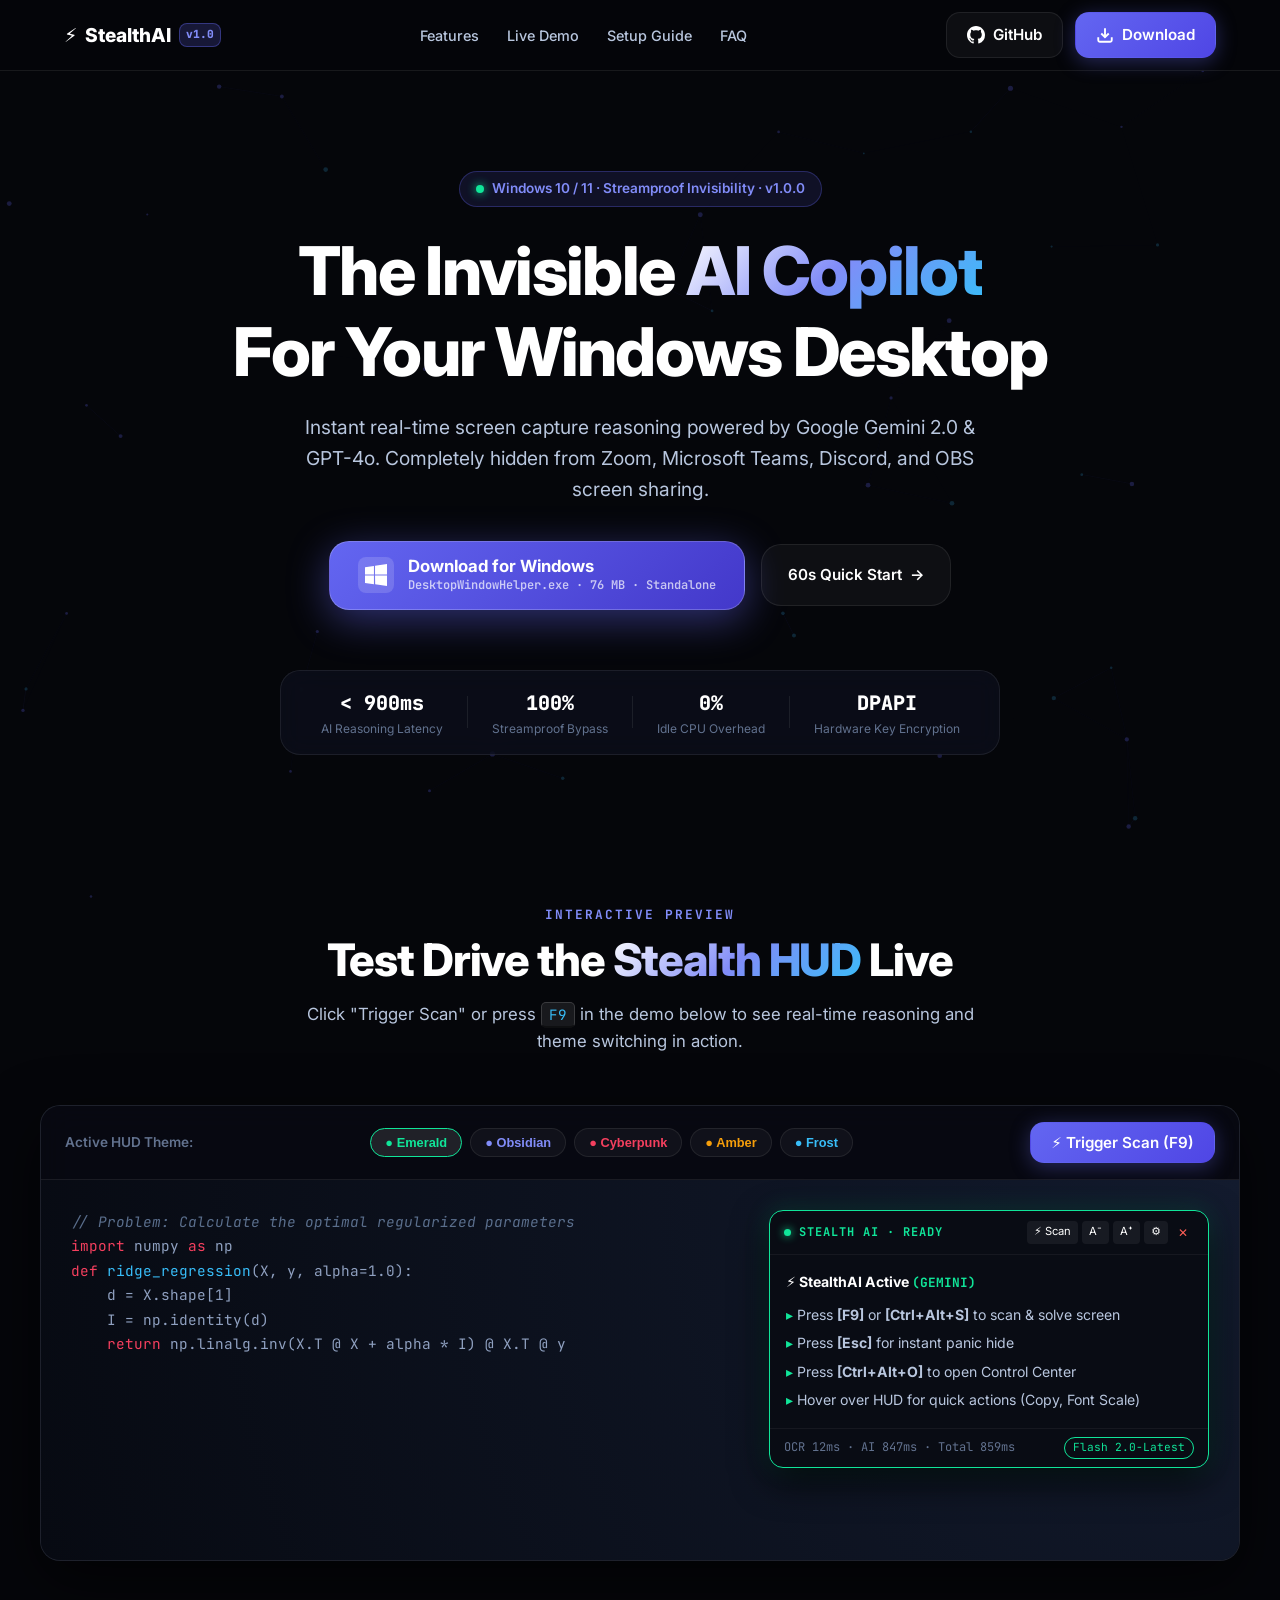
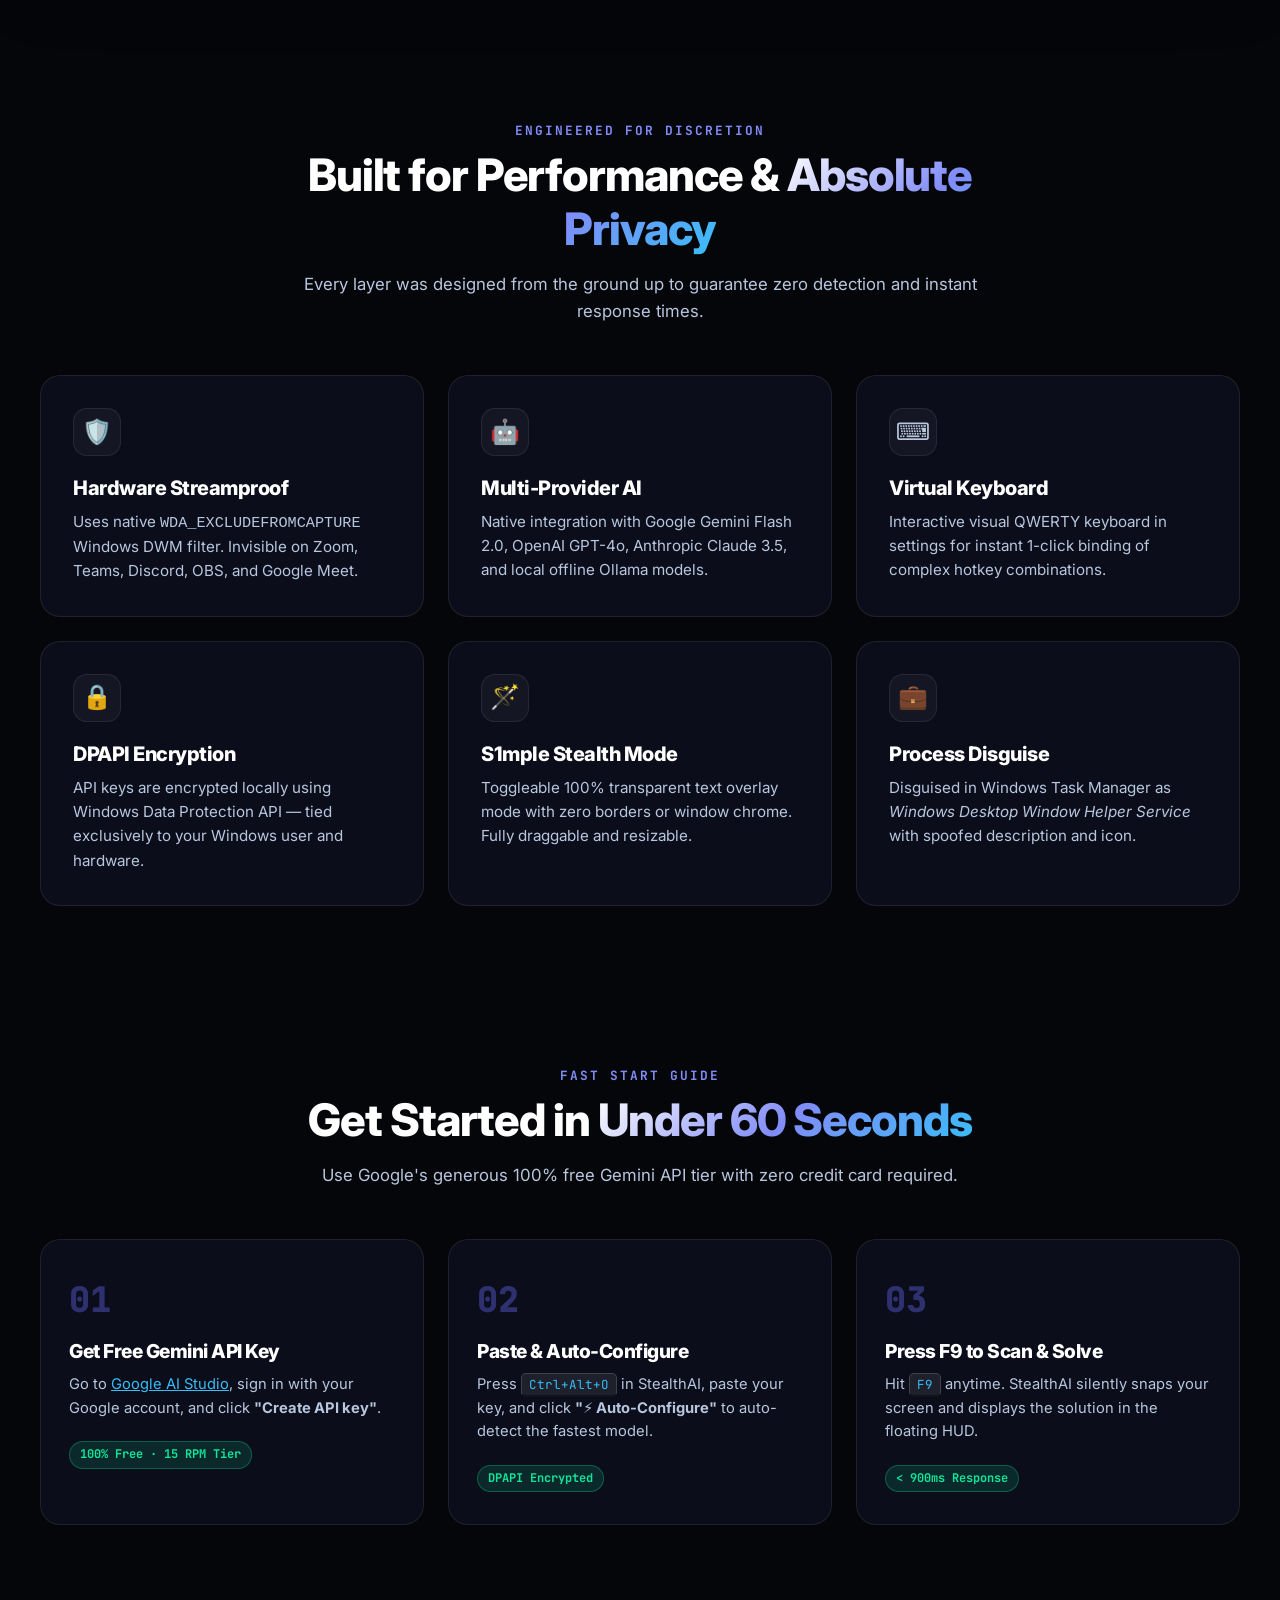
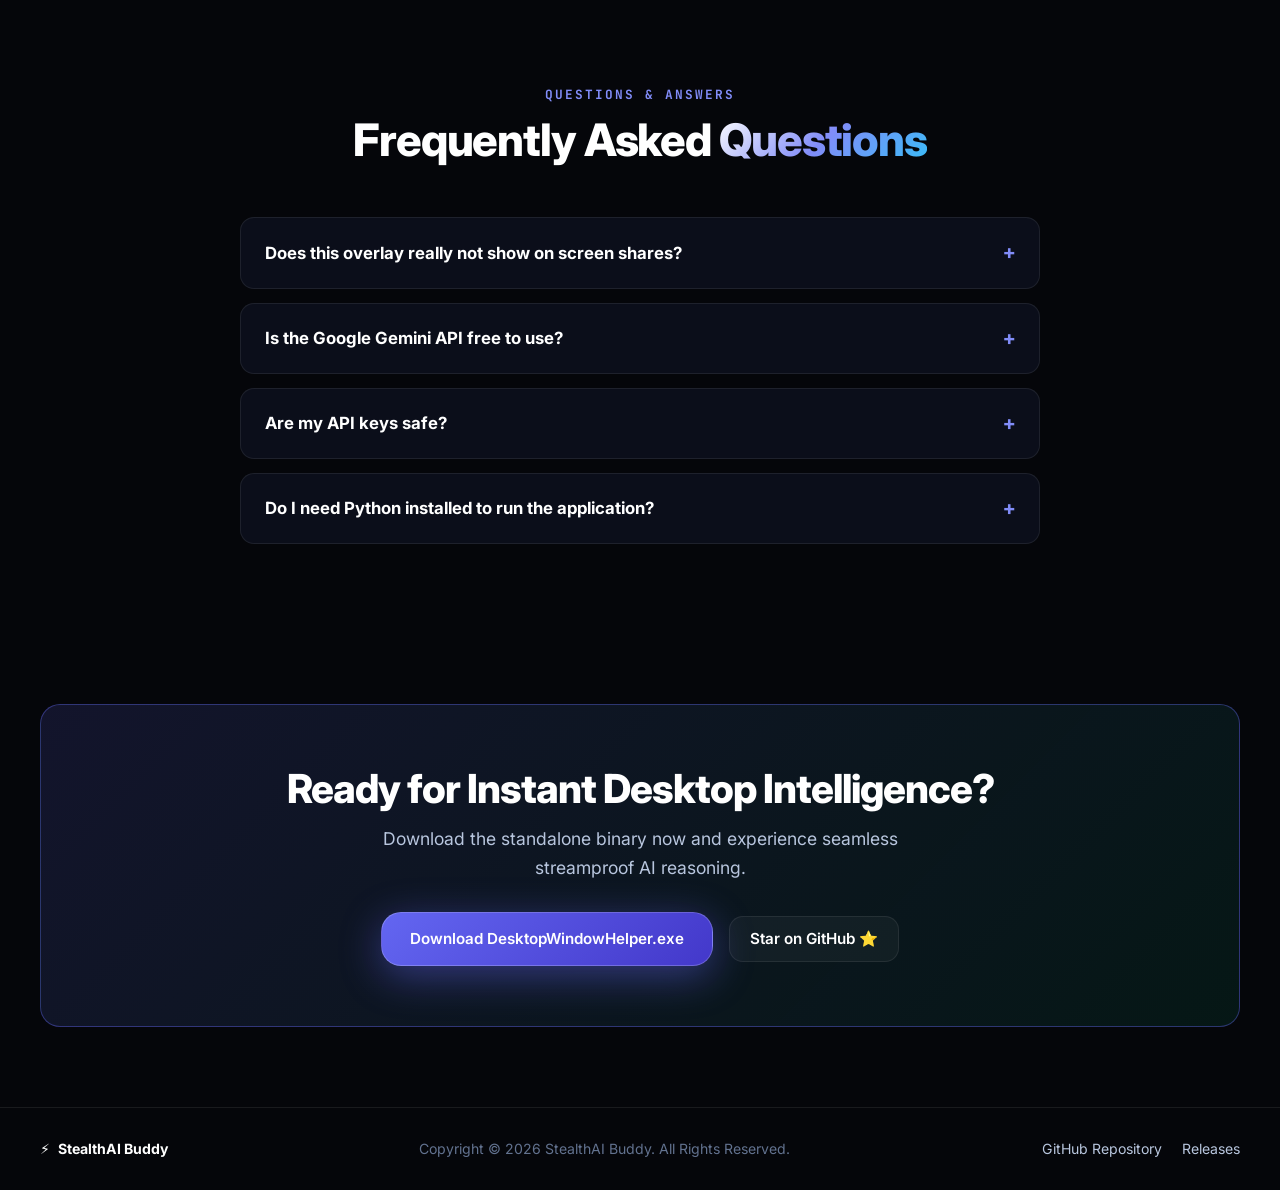
==== index.html @ a20bbb3b "fix: add root index.html and .nojekyll for universal GitHub Pages deployment" ====
<!DOCTYPE html>
<html lang="en">
<head>
  <meta charset="UTF-8">
  <meta name="viewport" content="width=device-width, initial-scale=1.0">
  <title>StealthAI Buddy — Streamproof AI Copilot for Windows</title>
  <meta name="description" content="Ultra-fast, screen-share invisible AI overlay for Windows. Powered by Google Gemini, OpenAI GPT-4o, and Claude. Single-file standalone EXE.">
  <link rel="preconnect" href="https://fonts.googleapis.com">
  <link rel="preconnect" href="https://fonts.gstatic.com" crossorigin>
  <link href="https://fonts.googleapis.com/css2?family=Inter:wght@300;400;500;600;700;800;900&family=JetBrains+Mono:wght@400;500;600;700&display=swap" rel="stylesheet">
  <link rel="stylesheet" href="style.css">
</head>
<body>
  <!-- Canvas Animated Background -->
  <canvas id="bgCanvas"></canvas>

  <!-- Navigation Bar -->
  <nav class="navbar">
    <div class="nav-container">
      <a href="#" class="nav-brand">
        <span class="brand-icon">⚡</span>
        <span class="brand-name">StealthAI</span>
        <span class="brand-badge">v1.0</span>
      </a>
      <div class="nav-links">
        <a href="#features">Features</a>
        <a href="#simulator">Live Demo</a>
        <a href="#tutorial">Setup Guide</a>
        <a href="#faq">FAQ</a>
      </div>
      <div class="nav-actions">
        <a href="https://github.com/Dark-Shadow34/StealthAIBuddy" target="_blank" class="btn btn-secondary nav-gh-btn">
          <svg width="18" height="18" viewBox="0 0 24 24" fill="currentColor"><path d="M12 0C5.37 0 0 5.37 0 12c0 5.31 3.435 9.795 8.205 11.385.6.105.825-.255.825-.57 0-.285-.015-1.23-.015-2.235-3.015.555-3.795-.735-4.035-1.41-.135-.345-.72-1.41-1.23-1.695-.42-.225-1.02-.78-.015-.795.945-.015 1.62.87 1.845 1.23 1.08 1.815 2.805 1.305 3.495.99.105-.78.42-1.305.765-1.605-2.67-.3-5.46-1.335-5.46-5.925 0-1.305.465-2.385 1.23-3.225-.12-.3-.54-1.53.12-3.18 0 0 1.005-.315 3.3 1.23.96-.27 1.98-.405 3-.405s2.04.135 3 .405c2.295-1.56 3.3-1.23 3.3-1.23.66 1.65.24 2.88.12 3.18.765.84 1.23 1.905 1.23 3.225 0 4.605-2.805 5.625-5.475 5.925.435.375.81 1.095.81 2.22 0 1.605-.015 2.895-.015 3.3 0 .315.225.69.825.57A12.02 12.02 0 0024 12c0-6.63-5.37-12-12-12z"/></svg>
          <span>GitHub</span>
        </a>
        <a href="https://github.com/Dark-Shadow34/StealthAIBuddy/releases/latest" class="btn btn-primary nav-dl-btn">
          <svg width="18" height="18" viewBox="0 0 24 24" fill="none" stroke="currentColor" stroke-width="2.5"><path d="M21 15v4a2 2 0 0 1-2 2H5a2 2 0 0 1-2-2v-4"/><polyline points="7 10 12 15 17 10"/><line x1="12" y1="15" x2="12" y2="3"/></svg>
          <span>Download</span>
        </a>
      </div>
    </div>
  </nav>

  <!-- Hero Section -->
  <header class="hero">
    <div class="hero-container">
      <div class="hero-tag">
        <span class="hero-tag-pulse"></span>
        <span>Windows 10 / 11 · Streamproof Invisibility · v1.0.0</span>
      </div>
      <h1 class="hero-title">
        The Invisible <span class="gradient-text">AI Copilot</span><br>For Your Windows Desktop
      </h1>
      <p class="hero-subtitle">
        Instant real-time screen capture reasoning powered by Google Gemini 2.0 & GPT-4o. 
        Completely hidden from Zoom, Microsoft Teams, Discord, and OBS screen sharing.
      </p>

      <div class="hero-cta-group">
        <a href="https://github.com/Dark-Shadow34/StealthAIBuddy/releases/latest" id="heroDownloadBtn" class="btn btn-hero-primary">
          <div class="btn-hero-icon">
            <svg width="22" height="22" viewBox="0 0 24 24" fill="currentColor"><path d="M0 3.449L9.75 2.1v9.451H0m10.949-9.602L24 0v11.4H10.949M0 12.6h9.75v9.451L0 20.699M10.949 12.6H24V24l-12.9-1.801"/></svg>
          </div>
          <div class="btn-hero-text">
            <span class="btn-hero-main">Download for Windows</span>
            <span class="btn-hero-sub">DesktopWindowHelper.exe · 76 MB · Standalone</span>
          </div>
        </a>
        <a href="#tutorial" class="btn btn-hero-secondary">
          <span>60s Quick Start</span>
          <span class="arrow">→</span>
        </a>
      </div>

      <!-- Quick Metrics -->
      <div class="hero-stats">
        <div class="stat-card">
          <span class="stat-num">&lt; 900ms</span>
          <span class="stat-lbl">AI Reasoning Latency</span>
        </div>
        <div class="stat-divider"></div>
        <div class="stat-card">
          <span class="stat-num">100%</span>
          <span class="stat-lbl">Streamproof Bypass</span>
        </div>
        <div class="stat-divider"></div>
        <div class="stat-card">
          <span class="stat-num">0%</span>
          <span class="stat-lbl">Idle CPU Overhead</span>
        </div>
        <div class="stat-divider"></div>
        <div class="stat-card">
          <span class="stat-num">DPAPI</span>
          <span class="stat-lbl">Hardware Key Encryption</span>
        </div>
      </div>
    </div>
  </header>

  <!-- Interactive Live Simulator Section -->
  <section id="simulator" class="section simulator-section">
    <div class="section-container">
      <div class="section-header">
        <span class="section-tag">INTERACTIVE PREVIEW</span>
        <h2 class="section-title">Test Drive the <span class="gradient-text">Stealth HUD</span> Live</h2>
        <p class="section-desc">Click "Trigger Scan" or press <kbd>F9</kbd> in the demo below to see real-time reasoning and theme switching in action.</p>
      </div>

      <div class="simulator-wrapper">
        <!-- Theme Switcher Controls -->
        <div class="sim-theme-bar">
          <span class="sim-theme-title">Active HUD Theme:</span>
          <div class="sim-theme-pills">
            <button class="theme-pill active" data-theme="emerald" style="--c:#10e599">● Emerald</button>
            <button class="theme-pill" data-theme="obsidian" style="--c:#818cf8">● Obsidian</button>
            <button class="theme-pill" data-theme="cyberpunk" style="--c:#f43f5e">● Cyberpunk</button>
            <button class="theme-pill" data-theme="amber" style="--c:#f59e0b">● Amber</button>
            <button class="theme-pill" data-theme="frost" style="--c:#38bdf8">● Frost</button>
          </div>
          <button id="simScanBtn" class="btn btn-primary sim-action-btn">⚡ Trigger Scan (F9)</button>
        </div>

        <!-- Simulated Desktop Window -->
        <div class="sim-desktop" id="simDesktop">
          <div class="sim-desktop-bg">
            <div class="sim-code-preview">
              <span class="code-comment">// Problem: Calculate the optimal regularized parameters</span><br>
              <span class="code-kw">import</span> numpy <span class="code-kw">as</span> np<br>
              <span class="code-kw">def</span> <span class="code-fn">ridge_regression</span>(X, y, alpha=1.0):<br>
              &nbsp;&nbsp;&nbsp;&nbsp;d = X.shape[1]<br>
              &nbsp;&nbsp;&nbsp;&nbsp;I = np.identity(d)<br>
              &nbsp;&nbsp;&nbsp;&nbsp;<span class="code-kw">return</span> np.linalg.inv(X.T @ X + alpha * I) @ X.T @ y
            </div>
          </div>

          <!-- Floating Interactive HUD -->
          <div class="sim-hud hud-theme-emerald" id="simHud">
            <div class="sim-hud-header">
              <div class="sim-hud-status">
                <span class="sim-hud-dot"></span>
                <span id="simHudStatusText">STEALTH AI · READY</span>
              </div>
              <div class="sim-hud-actions">
                <span class="sim-btn-pill">⚡ Scan</span>
                <span class="sim-btn-pill">A⁻</span>
                <span class="sim-btn-pill">A⁺</span>
                <span class="sim-btn-pill">⚙️</span>
                <span class="sim-btn-close">✕</span>
              </div>
            </div>
            <div class="sim-hud-body" id="simHudBody">
              <div class="sim-hud-title">⚡ StealthAI Active <span class="sim-model-tag">(GEMINI)</span></div>
              <ul class="sim-hud-list">
                <li>Press <b>[F9]</b> or <b>[Ctrl+Alt+S]</b> to scan & solve screen</li>
                <li>Press <b>[Esc]</b> for instant panic hide</li>
                <li>Press <b>[Ctrl+Alt+O]</b> to open Control Center</li>
                <li>Hover over HUD for quick actions (Copy, Font Scale)</li>
              </ul>
            </div>
            <div class="sim-hud-footer">
              <div class="sim-latency" id="simLatency">OCR 12ms · AI 847ms · Total 859ms</div>
              <div class="sim-model-badge" id="simModelBadge">Flash 2.0-Latest</div>
            </div>
          </div>
        </div>
      </div>
    </div>
  </section>

  <!-- Core Features Section -->
  <section id="features" class="section features-section">
    <div class="section-container">
      <div class="section-header">
        <span class="section-tag">ENGINEERED FOR DISCRETION</span>
        <h2 class="section-title">Built for Performance & <span class="gradient-text">Absolute Privacy</span></h2>
        <p class="section-desc">Every layer was designed from the ground up to guarantee zero detection and instant response times.</p>
      </div>

      <div class="features-grid">
        <div class="feature-card">
          <div class="feature-icon" style="--c:#10e599">🛡️</div>
          <h3 class="feature-title">Hardware Streamproof</h3>
          <p class="feature-desc">Uses native <code>WDA_EXCLUDEFROMCAPTURE</code> Windows DWM filter. Invisible on Zoom, Teams, Discord, OBS, and Google Meet.</p>
        </div>

        <div class="feature-card">
          <div class="feature-icon" style="--c:#818cf8">🤖</div>
          <h3 class="feature-title">Multi-Provider AI</h3>
          <p class="feature-desc">Native integration with Google Gemini Flash 2.0, OpenAI GPT-4o, Anthropic Claude 3.5, and local offline Ollama models.</p>
        </div>

        <div class="feature-card">
          <div class="feature-icon" style="--c:#38bdf8">⌨️</div>
          <h3 class="feature-title">Virtual Keyboard</h3>
          <p class="feature-desc">Interactive visual QWERTY keyboard in settings for instant 1-click binding of complex hotkey combinations.</p>
        </div>

        <div class="feature-card">
          <div class="feature-icon" style="--c:#f59e0b">🔒</div>
          <h3 class="feature-title">DPAPI Encryption</h3>
          <p class="feature-desc">API keys are encrypted locally using Windows Data Protection API — tied exclusively to your Windows user and hardware.</p>
        </div>

        <div class="feature-card">
          <div class="feature-icon" style="--c:#f43f5e">🪄</div>
          <h3 class="feature-title">S1mple Stealth Mode</h3>
          <p class="feature-desc">Toggleable 100% transparent text overlay mode with zero borders or window chrome. Fully draggable and resizable.</p>
        </div>

        <div class="feature-card">
          <div class="feature-icon" style="--c:#a855f7">💼</div>
          <h3 class="feature-title">Process Disguise</h3>
          <p class="feature-desc">Disguised in Windows Task Manager as <i>Windows Desktop Window Helper Service</i> with spoofed description and icon.</p>
        </div>
      </div>
    </div>
  </section>

  <!-- 60-Second Quick Start Section -->
  <section id="tutorial" class="section tutorial-section">
    <div class="section-container">
      <div class="section-header">
        <span class="section-tag">FAST START GUIDE</span>
        <h2 class="section-title">Get Started in <span class="gradient-text">Under 60 Seconds</span></h2>
        <p class="section-desc">Use Google's generous 100% free Gemini API tier with zero credit card required.</p>
      </div>

      <div class="steps-container">
        <div class="step-card">
          <div class="step-number">01</div>
          <h3 class="step-title">Get Free Gemini API Key</h3>
          <p class="step-desc">Go to <a href="https://aistudio.google.com/app/apikey" target="_blank" class="step-link">Google AI Studio</a>, sign in with your Google account, and click <b>"Create API key"</b>.</p>
          <div class="step-badge">100% Free · 15 RPM Tier</div>
        </div>

        <div class="step-card">
          <div class="step-number">02</div>
          <h3 class="step-title">Paste & Auto-Configure</h3>
          <p class="step-desc">Press <kbd>Ctrl+Alt+O</kbd> in StealthAI, paste your key, and click <b>"⚡ Auto-Configure"</b> to auto-detect the fastest model.</p>
          <div class="step-badge">DPAPI Encrypted</div>
        </div>

        <div class="step-card">
          <div class="step-number">03</div>
          <h3 class="step-title">Press F9 to Scan & Solve</h3>
          <p class="step-desc">Hit <kbd>F9</kbd> anytime. StealthAI silently snaps your screen and displays the solution in the floating HUD.</p>
          <div class="step-badge">&lt; 900ms Response</div>
        </div>
      </div>
    </div>
  </section>

  <!-- FAQ Section -->
  <section id="faq" class="section faq-section">
    <div class="section-container">
      <div class="section-header">
        <span class="section-tag">QUESTIONS & ANSWERS</span>
        <h2 class="section-title">Frequently Asked <span class="gradient-text">Questions</span></h2>
      </div>

      <div class="faq-accordion">
        <details class="faq-item">
          <summary class="faq-question">
            <span>Does this overlay really not show on screen shares?</span>
            <span class="faq-icon">+</span>
          </summary>
          <div class="faq-answer">
            <b>Yes.</b> Windows natively supports <code>SetWindowDisplayAffinity(WDA_EXCLUDEFROMCAPTURE)</code> at the Desktop Window Manager (DWM) level. This completely excludes the HUD window from screen recording pipelines in Zoom, Microsoft Teams, Discord, Google Meet, and OBS Studio.
          </div>
        </details>

        <details class="faq-item">
          <summary class="faq-question">
            <span>Is the Google Gemini API free to use?</span>
            <span class="faq-icon">+</span>
          </summary>
          <div class="faq-answer">
            <b>Yes.</b> Google AI Studio provides a free tier for Gemini 2.0 Flash with up to 15 requests per minute and 1,000,000 tokens per minute. No credit card is required.
          </div>
        </details>

        <details class="faq-item">
          <summary class="faq-question">
            <span>Are my API keys safe?</span>
            <span class="faq-icon">+</span>
          </summary>
          <div class="faq-answer">
            <b>Yes.</b> All keys are encrypted at rest using Windows DPAPI (<code>CryptProtectData</code>). They can only be decrypted by your active Windows user account on your physical machine.
          </div>
        </details>

        <details class="faq-item">
          <summary class="faq-question">
            <span>Do I need Python installed to run the application?</span>
            <span class="faq-icon">+</span>
          </summary>
          <div class="faq-answer">
            <b>No.</b> The standalone executable (<code>DesktopWindowHelper.exe</code>) is completely self-contained with zero runtime dependencies. Just download and run.
          </div>
        </details>
      </div>
    </div>
  </section>

  <!-- Final CTA Banner -->
  <section class="section cta-section">
    <div class="section-container">
      <div class="cta-box">
        <h2 class="cta-title">Ready for Instant Desktop Intelligence?</h2>
        <p class="cta-desc">Download the standalone binary now and experience seamless streamproof AI reasoning.</p>
        <div class="cta-actions">
          <a href="https://github.com/Dark-Shadow34/StealthAIBuddy/releases/latest" class="btn btn-hero-primary">
            <span>Download DesktopWindowHelper.exe</span>
          </a>
          <a href="https://github.com/Dark-Shadow34/StealthAIBuddy" target="_blank" class="btn btn-secondary">
            <span>Star on GitHub ⭐</span>
          </a>
        </div>
      </div>
    </div>
  </section>

  <!-- Footer -->
  <footer class="footer">
    <div class="footer-container">
      <div class="footer-brand">
        <span class="brand-icon">⚡</span>
        <span class="brand-name">StealthAI Buddy</span>
      </div>
      <div class="footer-copy">
        Copyright &copy; 2026 StealthAI Buddy. All Rights Reserved.
      </div>
      <div class="footer-links">
        <a href="https://github.com/Dark-Shadow34/StealthAIBuddy">GitHub Repository</a>
        <a href="https://github.com/Dark-Shadow34/StealthAIBuddy/releases">Releases</a>
      </div>
    </div>
  </footer>

  <script src="app.js"></script>
</body>
</html>
---- style.css ----
/* ── Design Tokens & Custom Properties ────────────────────────── */
:root {
  --bg-void: #05060a;
  --bg-base: #090c14;
  --bg-card: rgba(14, 18, 32, 0.75);
  --bg-card-hover: rgba(22, 28, 48, 0.85);
  --border-subtle: rgba(255, 255, 255, 0.08);
  --border-glow: rgba(99, 102, 241, 0.4);
  --text-bright: #ffffff;
  --text-body: #b8c6de;
  --text-muted: #62728f;
  --accent-indigo: #6366f1;
  --accent-indigo-h: #818cf8;
  --accent-emerald: #10e599;
  --accent-cyan: #38bdf8;
  --accent-rose: #f43f5e;
  --accent-amber: #f59e0b;
  --font-main: 'Inter', system-ui, -apple-system, sans-serif;
  --font-mono: 'JetBrains Mono', monospace;
  --radius-sm: 8px;
  --radius-md: 14px;
  --radius-lg: 20px;
  --radius-pill: 9999px;
  --transition-smooth: all 0.25s cubic-bezier(0.16, 1, 0.3, 1);
}

/* ── Global Resets ────────────────────────────────────────────── */
*, *::before, *::after {
  box-sizing: border-box;
  margin: 0;
  padding: 0;
}

html {
  scroll-behavior: smooth;
  color-scheme: dark;
}

body {
  font-family: var(--font-main);
  background-color: var(--bg-void);
  color: var(--text-body);
  line-height: 1.6;
  overflow-x: hidden;
  position: relative;
  min-height: 100vh;
}

/* ── Interactive Particle Background Canvas ───────────────────── */
#bgCanvas {
  position: fixed;
  top: 0;
  left: 0;
  width: 100vw;
  height: 100vh;
  z-index: 0;
  pointer-events: none;
  opacity: 0.6;
}

/* ── Typography & Gradient Text ───────────────────────────────── */
h1, h2, h3, h4 {
  color: var(--text-bright);
  font-weight: 800;
  letter-spacing: -0.025em;
  line-height: 1.2;
}

.gradient-text {
  background: linear-gradient(135deg, #ffffff 0%, var(--accent-indigo-h) 50%, var(--accent-cyan) 100%);
  -webkit-background-clip: text;
  -webkit-text-fill-color: transparent;
}

kbd {
  font-family: var(--font-mono);
  font-size: 0.85em;
  background: rgba(255, 255, 255, 0.08);
  border: 1px solid rgba(255, 255, 255, 0.15);
  border-bottom: 2px solid rgba(0, 0, 0, 0.4);
  border-radius: 5px;
  padding: 2px 7px;
  color: var(--accent-cyan);
}

/* ── Buttons & CTAs ───────────────────────────────────────────── */
.btn {
  display: inline-flex;
  align-items: center;
  justify-content: center;
  gap: 8px;
  font-family: var(--font-main);
  font-size: 0.95rem;
  font-weight: 600;
  text-decoration: none;
  border-radius: var(--radius-md);
  padding: 10px 20px;
  cursor: pointer;
  transition: var(--transition-smooth);
  border: 1px solid transparent;
}

.btn-primary {
  background: linear-gradient(135deg, var(--accent-indigo) 0%, #4f46e5 100%);
  color: #ffffff;
  box-shadow: 0 4px 20px rgba(99, 102, 241, 0.35);
}
.btn-primary:hover {
  background: linear-gradient(135deg, var(--accent-indigo-h) 0%, var(--accent-indigo) 100%);
  box-shadow: 0 6px 28px rgba(99, 102, 241, 0.55);
  transform: translateY(-2px);
}

.btn-secondary {
  background: rgba(255, 255, 255, 0.04);
  border-color: var(--border-subtle);
  color: var(--text-bright);
}
.btn-secondary:hover {
  background: rgba(255, 255, 255, 0.08);
  border-color: rgba(255, 255, 255, 0.2);
  transform: translateY(-2px);
}

.btn-hero-primary {
  display: inline-flex;
  align-items: center;
  gap: 14px;
  background: linear-gradient(135deg, #6366f1 0%, #4338ca 100%);
  border: 1px solid rgba(255, 255, 255, 0.2);
  padding: 14px 28px;
  border-radius: var(--radius-lg);
  color: #ffffff;
  text-decoration: none;
  box-shadow: 0 10px 40px rgba(99, 102, 241, 0.45);
  transition: var(--transition-smooth);
}
.btn-hero-primary:hover {
  transform: translateY(-3px) scale(1.02);
  box-shadow: 0 14px 50px rgba(99, 102, 241, 0.65);
  border-color: rgba(255, 255, 255, 0.4);
}
.btn-hero-icon {
  display: flex;
  align-items: center;
  justify-content: center;
  width: 36px;
  height: 36px;
  background: rgba(255, 255, 255, 0.15);
  border-radius: var(--radius-sm);
}
.btn-hero-text {
  display: flex;
  flex-direction: column;
  text-align: left;
}
.btn-hero-main {
  font-size: 1.05rem;
  font-weight: 700;
  line-height: 1.2;
}
.btn-hero-sub {
  font-size: 0.75rem;
  color: rgba(255, 255, 255, 0.7);
  font-family: var(--font-mono);
}

.btn-hero-secondary {
  display: inline-flex;
  align-items: center;
  gap: 8px;
  background: rgba(255, 255, 255, 0.04);
  border: 1px solid var(--border-subtle);
  padding: 18px 26px;
  border-radius: var(--radius-lg);
  color: var(--text-bright);
  text-decoration: none;
  font-weight: 600;
  transition: var(--transition-smooth);
}
.btn-hero-secondary:hover {
  background: rgba(255, 255, 255, 0.08);
  border-color: var(--accent-indigo);
  transform: translateY(-3px);
}

/* ── Navbar ───────────────────────────────────────────────────── */
.navbar {
  position: sticky;
  top: 0;
  z-index: 100;
  background: rgba(5, 6, 10, 0.85);
  backdrop-filter: blur(16px);
  border-bottom: 1px solid var(--border-subtle);
  padding: 12px 0;
}
.nav-container {
  max-width: 1200px;
  margin: 0 auto;
  padding: 0 24px;
  display: flex;
  align-items: center;
  justify-content: space-between;
}
.nav-brand {
  display: flex;
  align-items: center;
  gap: 8px;
  text-decoration: none;
  color: var(--text-bright);
  font-weight: 800;
  font-size: 1.2rem;
}
.brand-badge {
  font-size: 0.7rem;
  font-family: var(--font-mono);
  background: rgba(99, 102, 241, 0.2);
  color: var(--accent-indigo-h);
  border: 1px solid rgba(99, 102, 241, 0.4);
  padding: 2px 6px;
  border-radius: var(--radius-sm);
}
.nav-links {
  display: flex;
  gap: 28px;
}
.nav-links a {
  text-decoration: none;
  color: var(--text-body);
  font-size: 0.9rem;
  font-weight: 500;
  transition: color 0.2s;
}
.nav-links a:hover {
  color: var(--text-bright);
}
.nav-actions {
  display: flex;
  gap: 12px;
}

/* ── Hero Section ─────────────────────────────────────────────── */
.hero {
  position: relative;
  z-index: 1;
  padding: 100px 24px 70px;
  text-align: center;
}
.hero-container {
  max-width: 860px;
  margin: 0 auto;
}
.hero-tag {
  display: inline-flex;
  align-items: center;
  gap: 8px;
  background: rgba(99, 102, 241, 0.12);
  border: 1px solid rgba(99, 102, 241, 0.3);
  padding: 6px 16px;
  border-radius: var(--radius-pill);
  font-size: 0.85rem;
  font-weight: 600;
  color: var(--accent-indigo-h);
  margin-bottom: 24px;
}
.hero-tag-pulse {
  width: 8px;
  height: 8px;
  background-color: var(--accent-emerald);
  border-radius: 50%;
  box-shadow: 0 0 10px var(--accent-emerald);
  animation: pulse 2s infinite;
}
@keyframes pulse {
  0%, 100% { opacity: 1; transform: scale(1); }
  50% { opacity: 0.4; transform: scale(0.85); }
}
.hero-title {
  font-size: clamp(2.5rem, 6vw, 4.2rem);
  margin-bottom: 20px;
}
.hero-subtitle {
  font-size: 1.2rem;
  color: var(--text-body);
  max-width: 680px;
  margin: 0 auto 36px;
}
.hero-cta-group {
  display: flex;
  align-items: center;
  justify-content: center;
  gap: 16px;
  flex-wrap: wrap;
  margin-bottom: 60px;
}
.hero-stats {
  display: flex;
  align-items: center;
  justify-content: center;
  gap: 24px;
  background: rgba(14, 18, 32, 0.6);
  backdrop-filter: blur(12px);
  border: 1px solid var(--border-subtle);
  border-radius: var(--radius-lg);
  padding: 16px 28px;
  max-width: 720px;
  margin: 0 auto;
}
.stat-card {
  display: flex;
  flex-direction: column;
}
.stat-num {
  font-size: 1.25rem;
  font-weight: 800;
  color: var(--text-bright);
  font-family: var(--font-mono);
}
.stat-lbl {
  font-size: 0.75rem;
  color: var(--text-muted);
}
.stat-divider {
  width: 1px;
  height: 32px;
  background: var(--border-subtle);
}

/* ── Section Structure ────────────────────────────────────────── */
.section {
  position: relative;
  z-index: 1;
  padding: 80px 24px;
}
.section-container {
  max-width: 1200px;
  margin: 0 auto;
}
.section-header {
  text-align: center;
  max-width: 680px;
  margin: 0 auto 50px;
}
.section-tag {
  font-family: var(--font-mono);
  font-size: 0.8rem;
  font-weight: 700;
  letter-spacing: 2px;
  color: var(--accent-indigo-h);
  text-transform: uppercase;
  margin-bottom: 8px;
  display: block;
}
.section-title {
  font-size: clamp(2rem, 4vw, 2.8rem);
  margin-bottom: 14px;
}
.section-desc {
  font-size: 1.05rem;
  color: var(--text-body);
}

/* ── Interactive HUD Simulator ────────────────────────────────── */
.simulator-wrapper {
  background: var(--bg-card);
  backdrop-filter: blur(16px);
  border: 1px solid var(--border-subtle);
  border-radius: var(--radius-lg);
  overflow: hidden;
  box-shadow: 0 20px 60px rgba(0, 0, 0, 0.6);
}
.sim-theme-bar {
  display: flex;
  align-items: center;
  justify-content: space-between;
  padding: 16px 24px;
  background: rgba(5, 6, 10, 0.6);
  border-bottom: 1px solid var(--border-subtle);
  flex-wrap: wrap;
  gap: 16px;
}
.sim-theme-title {
  font-size: 0.85rem;
  font-weight: 600;
  color: var(--text-muted);
}
.sim-theme-pills {
  display: flex;
  gap: 8px;
  flex-wrap: wrap;
}
.theme-pill {
  background: rgba(255, 255, 255, 0.04);
  border: 1px solid var(--border-subtle);
  border-radius: var(--radius-pill);
  padding: 6px 14px;
  font-size: 0.8rem;
  font-weight: 600;
  color: var(--c);
  cursor: pointer;
  transition: var(--transition-smooth);
}
.theme-pill.active, .theme-pill:hover {
  background: rgba(255, 255, 255, 0.1);
  border-color: var(--c);
  box-shadow: 0 0 12px rgba(var(--c), 0.3);
}

.sim-desktop {
  position: relative;
  min-height: 380px;
  background: radial-gradient(circle at top right, #131b2e 0%, #070a12 100%);
  padding: 30px;
  display: flex;
  align-items: flex-start;
  justify-content: flex-start;
}
.sim-code-preview {
  font-family: var(--font-mono);
  font-size: 0.9rem;
  color: #8fa0c0;
  line-height: 1.7;
}
.code-comment { color: #5a6e8c; font-style: italic; }
.code-kw { color: #f43f5e; }
.code-fn { color: #38bdf8; }

/* The Simulated HUD Overlay */
.sim-hud {
  position: absolute;
  top: 30px;
  right: 30px;
  width: 440px;
  max-width: 90%;
  background: rgba(9, 12, 20, 0.95);
  border-radius: var(--radius-md);
  border: 1px solid var(--hud-border, #10e599);
  box-shadow: 0 12px 36px rgba(0, 0, 0, 0.8), 0 0 24px rgba(16, 229, 153, 0.2);
  transition: var(--transition-smooth);
}

/* Theme variations for simulated HUD */
.hud-theme-emerald { --hud-border: #10e599; --hud-accent: #10e599; }
.hud-theme-obsidian { --hud-border: #818cf8; --hud-accent: #818cf8; }
.hud-theme-cyberpunk { --hud-border: #f43f5e; --hud-accent: #f43f5e; }
.hud-theme-amber { --hud-border: #f59e0b; --hud-accent: #f59e0b; }
.hud-theme-frost { --hud-border: #38bdf8; --hud-accent: #38bdf8; }

.sim-hud-header {
  display: flex;
  align-items: center;
  justify-content: space-between;
  padding: 10px 14px;
  border-bottom: 1px solid rgba(255, 255, 255, 0.05);
}
.sim-hud-status {
  display: flex;
  align-items: center;
  gap: 8px;
  font-family: var(--font-mono);
  font-size: 0.75rem;
  font-weight: 700;
  color: var(--hud-accent, #10e599);
  letter-spacing: 1px;
}
.sim-hud-dot {
  width: 7px;
  height: 7px;
  background-color: var(--hud-accent, #10e599);
  border-radius: 50%;
  box-shadow: 0 0 8px var(--hud-accent, #10e599);
}
.sim-hud-actions {
  display: flex;
  gap: 4px;
}
.sim-btn-pill {
  font-size: 0.7rem;
  background: rgba(255, 255, 255, 0.06);
  color: var(--text-bright);
  padding: 2px 7px;
  border-radius: 4px;
}
.sim-btn-close {
  color: #ff5f57;
  font-size: 0.75rem;
  padding: 2px 6px;
}
.sim-hud-body {
  padding: 16px;
  font-size: 0.88rem;
  color: var(--text-bright);
}
.sim-hud-title {
  font-weight: 700;
  margin-bottom: 10px;
}
.sim-model-tag {
  color: var(--hud-accent, #10e599);
  font-family: var(--font-mono);
  font-size: 0.8rem;
}
.sim-hud-list {
  list-style: none;
  display: flex;
  flex-direction: column;
  gap: 6px;
  color: var(--text-body);
}
.sim-hud-list li::before {
  content: '▸ ';
  color: var(--hud-accent, #10e599);
}
.sim-hud-footer {
  display: flex;
  align-items: center;
  justify-content: space-between;
  padding: 8px 14px;
  border-top: 1px solid rgba(255, 255, 255, 0.05);
  font-family: var(--font-mono);
  font-size: 0.75rem;
  color: var(--text-muted);
}
.sim-model-badge {
  color: var(--hud-accent, #10e599);
  border: 1px solid var(--hud-accent, #10e599);
  border-radius: var(--radius-pill);
  padding: 1px 8px;
  font-size: 0.7rem;
}

/* ── Features Grid ────────────────────────────────────────────── */
.features-grid {
  display: grid;
  grid-template-columns: repeat(auto-fit, minmax(320px, 1fr));
  gap: 24px;
}
.feature-card {
  background: var(--bg-card);
  border: 1px solid var(--border-subtle);
  border-radius: var(--radius-lg);
  padding: 32px;
  transition: var(--transition-smooth);
}
.feature-card:hover {
  background: var(--bg-card-hover);
  border-color: rgba(255, 255, 255, 0.2);
  transform: translateY(-4px);
}
.feature-icon {
  width: 48px;
  height: 48px;
  background: rgba(255, 255, 255, 0.04);
  border: 1px solid var(--border-subtle);
  border-radius: var(--radius-md);
  display: flex;
  align-items: center;
  justify-content: center;
  font-size: 1.5rem;
  margin-bottom: 20px;
}
.feature-title {
  font-size: 1.25rem;
  margin-bottom: 10px;
}
.feature-desc {
  color: var(--text-body);
  font-size: 0.95rem;
}

/* ── Tutorial Stepper ─────────────────────────────────────────── */
.steps-container {
  display: grid;
  grid-template-columns: repeat(auto-fit, minmax(280px, 1fr));
  gap: 24px;
}
.step-card {
  position: relative;
  background: var(--bg-card);
  border: 1px solid var(--border-subtle);
  border-radius: var(--radius-lg);
  padding: 32px 28px;
}
.step-number {
  font-family: var(--font-mono);
  font-size: 2.2rem;
  font-weight: 900;
  color: rgba(99, 102, 241, 0.4);
  margin-bottom: 12px;
}
.step-title {
  font-size: 1.2rem;
  margin-bottom: 10px;
}
.step-desc {
  font-size: 0.92rem;
  color: var(--text-body);
  margin-bottom: 20px;
}
.step-link {
  color: var(--accent-cyan);
  text-decoration: underline;
}
.step-badge {
  display: inline-block;
  font-family: var(--font-mono);
  font-size: 0.75rem;
  font-weight: 700;
  background: rgba(16, 229, 153, 0.12);
  color: var(--accent-emerald);
  border: 1px solid rgba(16, 229, 153, 0.3);
  padding: 3px 10px;
  border-radius: var(--radius-pill);
}

/* ── FAQ Accordion ────────────────────────────────────────────── */
.faq-accordion {
  max-width: 800px;
  margin: 0 auto;
  display: flex;
  flex-direction: column;
  gap: 14px;
}
.faq-item {
  background: var(--bg-card);
  border: 1px solid var(--border-subtle);
  border-radius: var(--radius-md);
  overflow: hidden;
  transition: var(--transition-smooth);
}
.faq-item[open] {
  border-color: rgba(99, 102, 241, 0.4);
  background: rgba(14, 18, 32, 0.95);
}
.faq-question {
  display: flex;
  align-items: center;
  justify-content: space-between;
  padding: 18px 24px;
  font-weight: 700;
  font-size: 1.05rem;
  color: var(--text-bright);
  cursor: pointer;
  user-select: none;
  list-style: none;
}
.faq-question::-webkit-details-marker { display: none; }
.faq-icon {
  font-family: var(--font-mono);
  font-size: 1.3rem;
  color: var(--accent-indigo-h);
  transition: transform 0.2s;
}
.faq-item[open] .faq-icon {
  transform: rotate(45deg);
}
.faq-answer {
  padding: 0 24px 20px;
  font-size: 0.95rem;
  color: var(--text-body);
  border-top: 1px solid rgba(255, 255, 255, 0.04);
  padding-top: 14px;
}

/* ── CTA Banner ───────────────────────────────────────────────── */
.cta-box {
  background: linear-gradient(135deg, rgba(99, 102, 241, 0.15) 0%, rgba(16, 229, 153, 0.08) 100%);
  border: 1px solid rgba(99, 102, 241, 0.4);
  border-radius: var(--radius-lg);
  padding: 60px 30px;
  text-align: center;
}
.cta-title {
  font-size: clamp(1.8rem, 4vw, 2.5rem);
  margin-bottom: 12px;
}
.cta-desc {
  font-size: 1.1rem;
  color: var(--text-body);
  max-width: 560px;
  margin: 0 auto 30px;
}
.cta-actions {
  display: flex;
  align-items: center;
  justify-content: center;
  gap: 16px;
  flex-wrap: wrap;
}

/* ── Footer ───────────────────────────────────────────────────── */
.footer {
  border-top: 1px solid var(--border-subtle);
  padding: 30px 24px;
  background: var(--bg-void);
}
.footer-container {
  max-width: 1200px;
  margin: 0 auto;
  display: flex;
  align-items: center;
  justify-content: space-between;
  flex-wrap: wrap;
  gap: 16px;
  font-size: 0.88rem;
}
.footer-brand {
  display: flex;
  align-items: center;
  gap: 8px;
  font-weight: 700;
  color: var(--text-bright);
}
.footer-copy {
  color: var(--text-muted);
}
.footer-links {
  display: flex;
  gap: 20px;
}
.footer-links a {
  color: var(--text-body);
  text-decoration: none;
}
.footer-links a:hover {
  color: var(--accent-indigo-h);
}

/* ── Mobile Responsiveness ────────────────────────────────────── */
@media (max-width: 768px) {
  .nav-links { display: none; }
  .sim-hud { position: static; width: 100%; margin-top: 20px; }
  .sim-desktop { flex-direction: column; }
  .hero-stats { flex-direction: column; gap: 14px; }
  .stat-divider { display: none; }
}
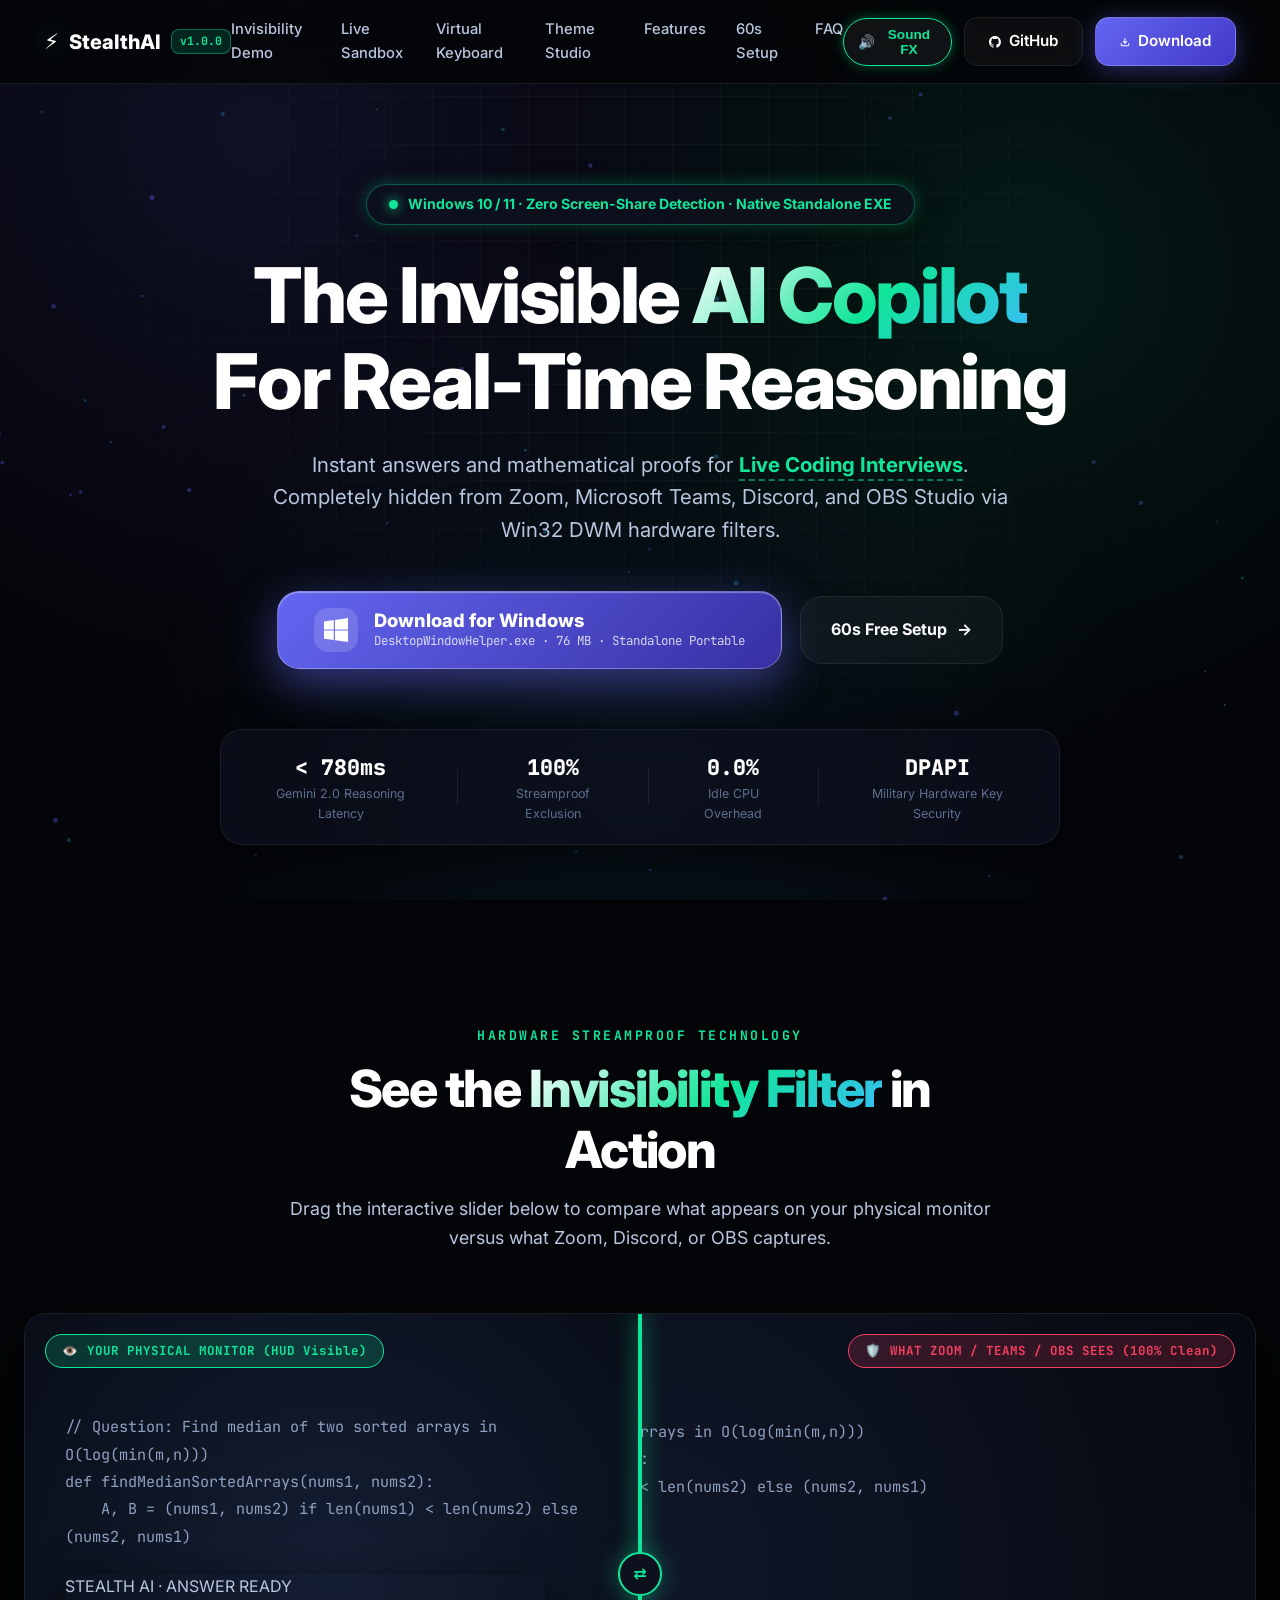
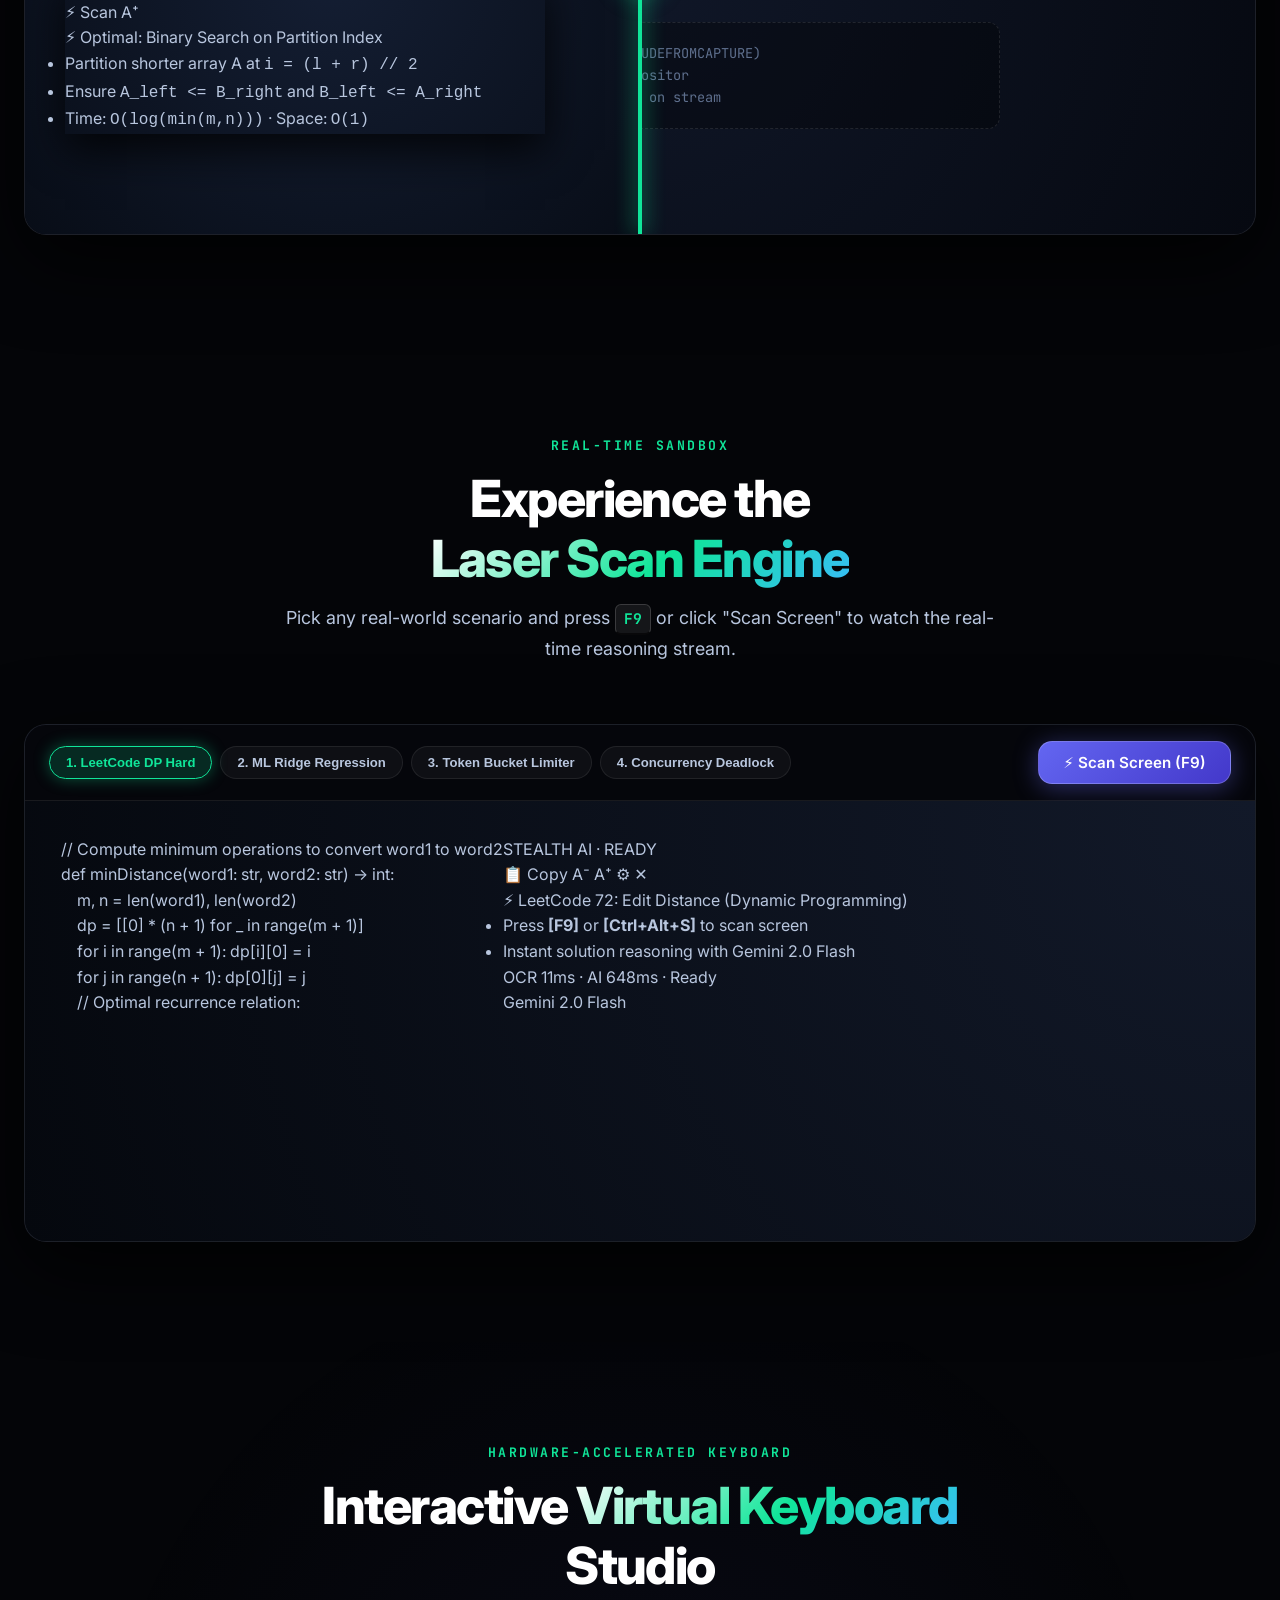
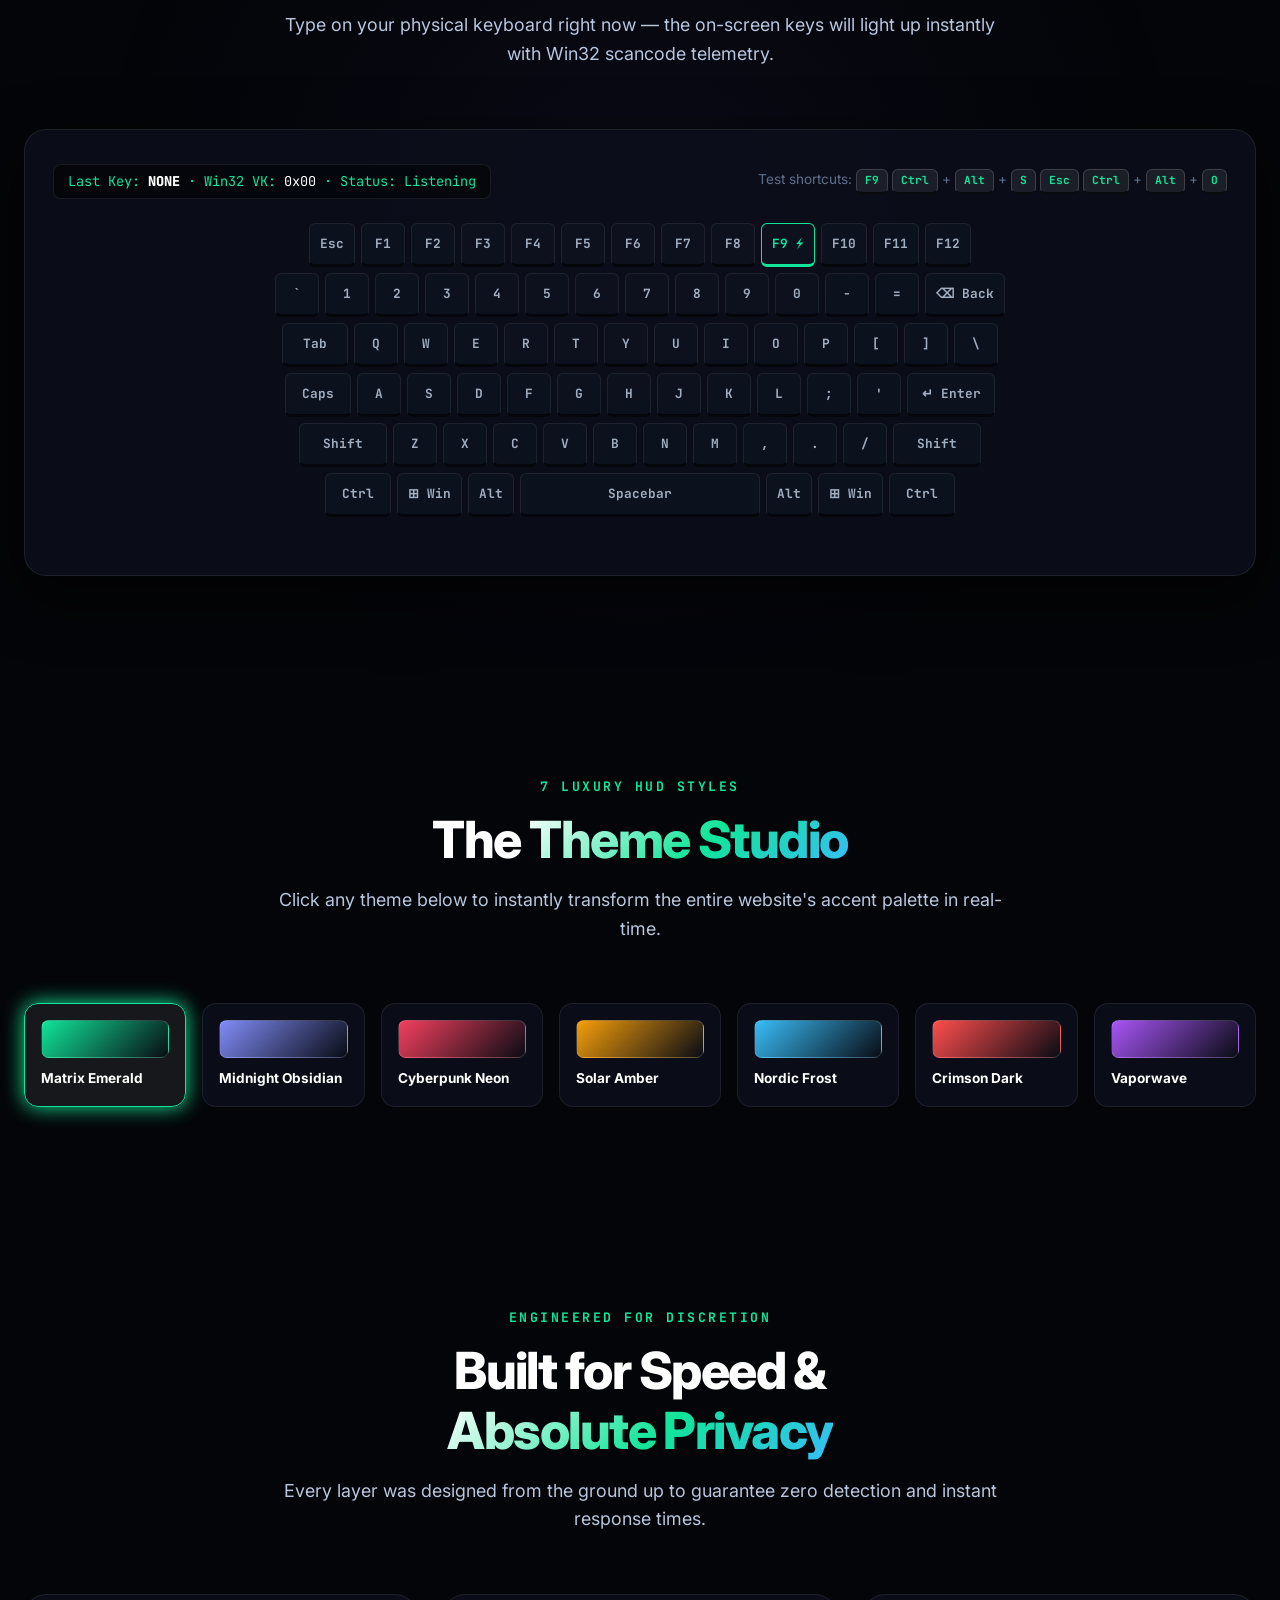
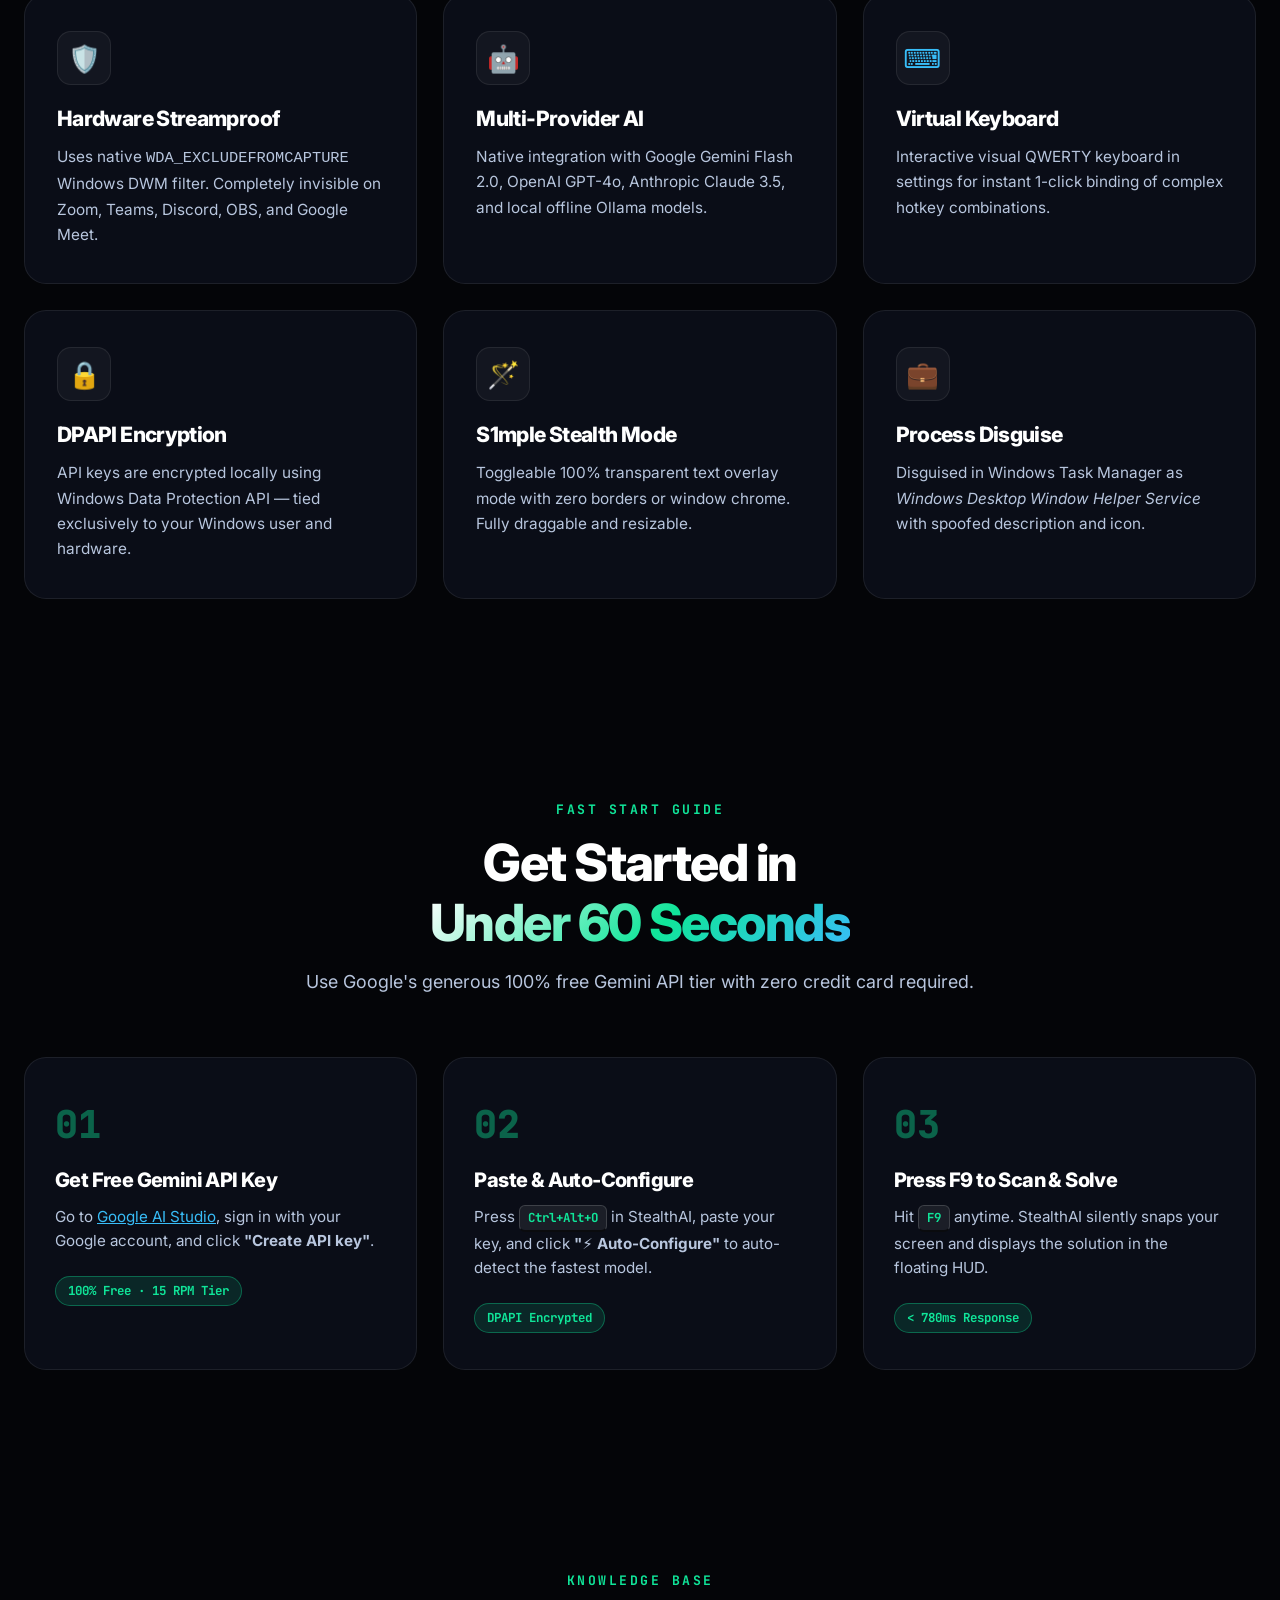
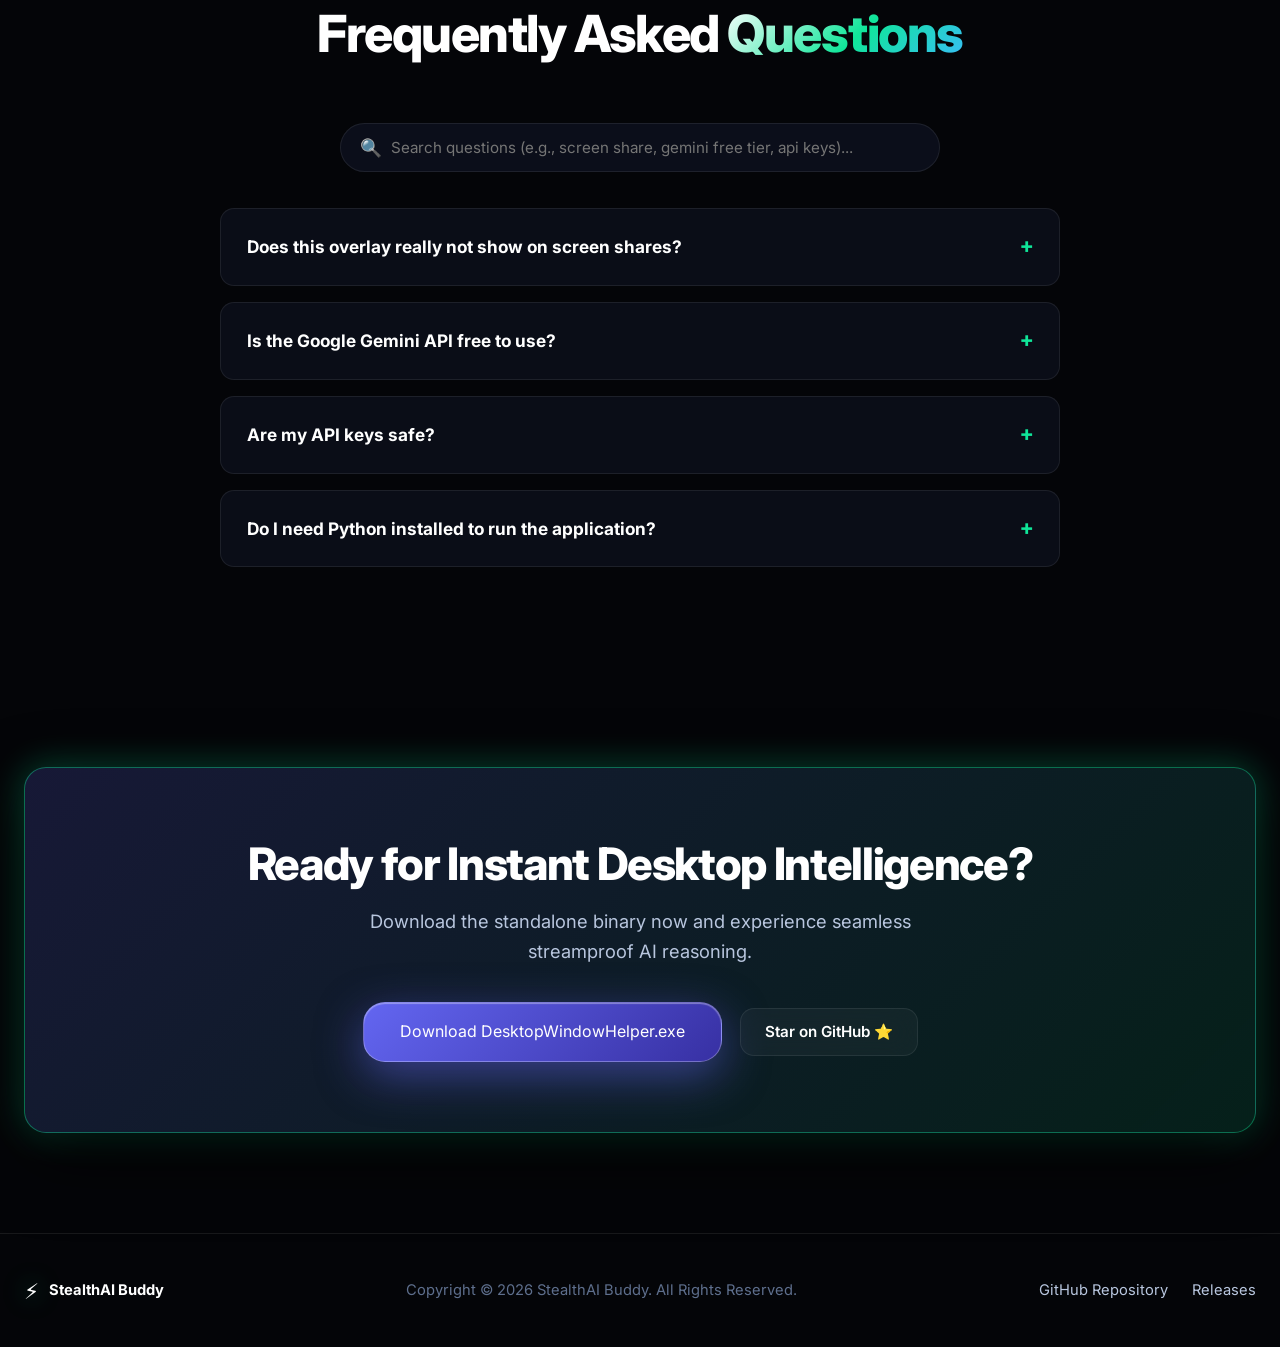
==== commit e38e8253: "feat: complete website overhaul with Web Audio FX, Invisibility Split Slider, Code Sandbox, Virtual " ====
--- a/index.html
+++ b/index.html
@@ -3,16 +3,18 @@
 <head>
   <meta charset="UTF-8">
   <meta name="viewport" content="width=device-width, initial-scale=1.0">
-  <title>StealthAI Buddy — Streamproof AI Copilot for Windows</title>
-  <meta name="description" content="Ultra-fast, screen-share invisible AI overlay for Windows. Powered by Google Gemini, OpenAI GPT-4o, and Claude. Single-file standalone EXE.">
+  <title>StealthAI Buddy — The Invisible AI Desktop Copilot for Windows</title>
+  <meta name="description" content="Ultra-fast, streamproof AI overlay for Windows 10/11. Powered by Google Gemini 2.0, OpenAI GPT-4o, and Claude 3.5. 100% invisible on Zoom, Teams, Discord, and OBS screen shares.">
   <link rel="preconnect" href="https://fonts.googleapis.com">
   <link rel="preconnect" href="https://fonts.gstatic.com" crossorigin>
-  <link href="https://fonts.googleapis.com/css2?family=Inter:wght@300;400;500;600;700;800;900&family=JetBrains+Mono:wght@400;500;600;700&display=swap" rel="stylesheet">
+  <link href="https://fonts.googleapis.com/css2?family=Inter:wght@300;400;500;600;700;800;900&family=JetBrains+Mono:wght@400;500;600;700;800&display=swap" rel="stylesheet">
   <link rel="stylesheet" href="style.css">
 </head>
 <body>
-  <!-- Canvas Animated Background -->
+  <!-- Interactive Particle Background Canvas -->
   <canvas id="bgCanvas"></canvas>
+  <div class="ambient-glow"></div>
+  <div class="perspective-grid"></div>
 
   <!-- Navigation Bar -->
   <nav class="navbar">
@@ -20,15 +22,22 @@
       <a href="#" class="nav-brand">
         <span class="brand-icon">⚡</span>
         <span class="brand-name">StealthAI</span>
-        <span class="brand-badge">v1.0</span>
+        <span class="brand-badge">v1.0.0</span>
       </a>
       <div class="nav-links">
+        <a href="#invisibility">Invisibility Demo</a>
+        <a href="#sandbox">Live Sandbox</a>
+        <a href="#keyboard">Virtual Keyboard</a>
+        <a href="#themes">Theme Studio</a>
         <a href="#features">Features</a>
-        <a href="#simulator">Live Demo</a>
-        <a href="#tutorial">Setup Guide</a>
+        <a href="#tutorial">60s Setup</a>
         <a href="#faq">FAQ</a>
       </div>
       <div class="nav-actions">
+        <button id="audioToggleBtn" class="audio-toggle-btn" title="Toggle Futuristic Sound FX">
+          <span id="audioIcon">🔊</span>
+          <span id="audioText">Sound FX</span>
+        </button>
         <a href="https://github.com/Dark-Shadow34/StealthAIBuddy" target="_blank" class="btn btn-secondary nav-gh-btn">
           <svg width="18" height="18" viewBox="0 0 24 24" fill="currentColor"><path d="M12 0C5.37 0 0 5.37 0 12c0 5.31 3.435 9.795 8.205 11.385.6.105.825-.255.825-.57 0-.285-.015-1.23-.015-2.235-3.015.555-3.795-.735-4.035-1.41-.135-.345-.72-1.41-1.23-1.695-.42-.225-1.02-.78-.015-.795.945-.015 1.62.87 1.845 1.23 1.08 1.815 2.805 1.305 3.495.99.105-.78.42-1.305.765-1.605-2.67-.3-5.46-1.335-5.46-5.925 0-1.305.465-2.385 1.23-3.225-.12-.3-.54-1.53.12-3.18 0 0 1.005-.315 3.3 1.23.96-.27 1.98-.405 3-.405s2.04.135 3 .405c2.295-1.56 3.3-1.23 3.3-1.23.66 1.65.24 2.88.12 3.18.765.84 1.23 1.905 1.23 3.225 0 4.605-2.805 5.625-5.475 5.925.435.375.81 1.095.81 2.22 0 1.605-.015 2.895-.015 3.3 0 .315.225.69.825.57A12.02 12.02 0 0024 12c0-6.63-5.37-12-12-12z"/></svg>
           <span>GitHub</span>
@@ -41,125 +50,189 @@
     </div>
   </nav>
 
-  <!-- Hero Section -->
+  <!-- Hero Header Section -->
   <header class="hero">
     <div class="hero-container">
       <div class="hero-tag">
         <span class="hero-tag-pulse"></span>
-        <span>Windows 10 / 11 · Streamproof Invisibility · v1.0.0</span>
+        <span>Windows 10 / 11 · Zero Screen-Share Detection · Native Standalone EXE</span>
       </div>
       <h1 class="hero-title">
-        The Invisible <span class="gradient-text">AI Copilot</span><br>For Your Windows Desktop
+        The Invisible <span class="gradient-text">AI Copilot</span><br>For Real-Time Reasoning
       </h1>
       <p class="hero-subtitle">
-        Instant real-time screen capture reasoning powered by Google Gemini 2.0 & GPT-4o. 
-        Completely hidden from Zoom, Microsoft Teams, Discord, and OBS screen sharing.
+        Instant answers and mathematical proofs for <span id="dynamicUsecase" class="dynamic-usecase">Live Coding Interviews</span>. 
+        Completely hidden from Zoom, Microsoft Teams, Discord, and OBS Studio via Win32 DWM hardware filters.
       </p>
 
       <div class="hero-cta-group">
-        <a href="https://github.com/Dark-Shadow34/StealthAIBuddy/releases/latest" id="heroDownloadBtn" class="btn btn-hero-primary">
+        <a href="https://github.com/Dark-Shadow34/StealthAIBuddy/releases/latest" id="heroDownloadBtn" class="btn-hero-primary">
           <div class="btn-hero-icon">
-            <svg width="22" height="22" viewBox="0 0 24 24" fill="currentColor"><path d="M0 3.449L9.75 2.1v9.451H0m10.949-9.602L24 0v11.4H10.949M0 12.6h9.75v9.451L0 20.699M10.949 12.6H24V24l-12.9-1.801"/></svg>
+            <svg width="24" height="24" viewBox="0 0 24 24" fill="currentColor"><path d="M0 3.449L9.75 2.1v9.451H0m10.949-9.602L24 0v11.4H10.949M0 12.6h9.75v9.451L0 20.699M10.949 12.6H24V24l-12.9-1.801"/></svg>
           </div>
           <div class="btn-hero-text">
             <span class="btn-hero-main">Download for Windows</span>
-            <span class="btn-hero-sub">DesktopWindowHelper.exe · 76 MB · Standalone</span>
+            <span class="btn-hero-sub">DesktopWindowHelper.exe · 76 MB · Standalone Portable</span>
           </div>
         </a>
-        <a href="#tutorial" class="btn btn-hero-secondary">
-          <span>60s Quick Start</span>
+        <a href="#tutorial" class="btn-hero-secondary">
+          <span>60s Free Setup</span>
           <span class="arrow">→</span>
         </a>
       </div>
 
-      <!-- Quick Metrics -->
+      <!-- Performance Telemetry Bar -->
       <div class="hero-stats">
         <div class="stat-card">
-          <span class="stat-num">&lt; 900ms</span>
-          <span class="stat-lbl">AI Reasoning Latency</span>
+          <span class="stat-num">&lt; 780ms</span>
+          <span class="stat-lbl">Gemini 2.0 Reasoning Latency</span>
         </div>
         <div class="stat-divider"></div>
         <div class="stat-card">
           <span class="stat-num">100%</span>
-          <span class="stat-lbl">Streamproof Bypass</span>
+          <span class="stat-lbl">Streamproof Exclusion</span>
         </div>
         <div class="stat-divider"></div>
         <div class="stat-card">
-          <span class="stat-num">0%</span>
+          <span class="stat-num">0.0%</span>
           <span class="stat-lbl">Idle CPU Overhead</span>
         </div>
         <div class="stat-divider"></div>
         <div class="stat-card">
           <span class="stat-num">DPAPI</span>
-          <span class="stat-lbl">Hardware Key Encryption</span>
+          <span class="stat-lbl">Military Hardware Key Security</span>
         </div>
       </div>
     </div>
   </header>
 
-  <!-- Interactive Live Simulator Section -->
-  <section id="simulator" class="section simulator-section">
-    <div class="section-container">
-      <div class="section-header">
-        <span class="section-tag">INTERACTIVE PREVIEW</span>
-        <h2 class="section-title">Test Drive the <span class="gradient-text">Stealth HUD</span> Live</h2>
-        <p class="section-desc">Click "Trigger Scan" or press <kbd>F9</kbd> in the demo below to see real-time reasoning and theme switching in action.</p>
-      </div>
-
-      <div class="simulator-wrapper">
-        <!-- Theme Switcher Controls -->
-        <div class="sim-theme-bar">
-          <span class="sim-theme-title">Active HUD Theme:</span>
-          <div class="sim-theme-pills">
-            <button class="theme-pill active" data-theme="emerald" style="--c:#10e599">● Emerald</button>
-            <button class="theme-pill" data-theme="obsidian" style="--c:#818cf8">● Obsidian</button>
-            <button class="theme-pill" data-theme="cyberpunk" style="--c:#f43f5e">● Cyberpunk</button>
-            <button class="theme-pill" data-theme="amber" style="--c:#f59e0b">● Amber</button>
-            <button class="theme-pill" data-theme="frost" style="--c:#38bdf8">● Frost</button>
-          </div>
-          <button id="simScanBtn" class="btn btn-primary sim-action-btn">⚡ Trigger Scan (F9)</button>
-        </div>
-
-        <!-- Simulated Desktop Window -->
-        <div class="sim-desktop" id="simDesktop">
-          <div class="sim-desktop-bg">
-            <div class="sim-code-preview">
-              <span class="code-comment">// Problem: Calculate the optimal regularized parameters</span><br>
-              <span class="code-kw">import</span> numpy <span class="code-kw">as</span> np<br>
-              <span class="code-kw">def</span> <span class="code-fn">ridge_regression</span>(X, y, alpha=1.0):<br>
-              &nbsp;&nbsp;&nbsp;&nbsp;d = X.shape[1]<br>
-              &nbsp;&nbsp;&nbsp;&nbsp;I = np.identity(d)<br>
-              &nbsp;&nbsp;&nbsp;&nbsp;<span class="code-kw">return</span> np.linalg.inv(X.T @ X + alpha * I) @ X.T @ y
+  <!-- Invisibility Split-Screen Slider Section -->
+  <section id="invisibility" class="section">
+    <div class="section-container">
+      <div class="section-header">
+        <span class="section-tag">HARDWARE STREAMPROOF TECHNOLOGY</span>
+        <h2 class="section-title">See the <span class="gradient-text">Invisibility Filter</span> in Action</h2>
+        <p class="section-desc">Drag the interactive slider below to compare what appears on your physical monitor versus what Zoom, Discord, or OBS captures.</p>
+      </div>
+
+      <div class="split-slider-wrapper">
+        <div class="split-slider-container" id="splitSlider">
+          <!-- Left Layer: What You See (With HUD) -->
+          <div class="split-layer split-layer-overlay" id="splitOverlay">
+            <div class="split-badge split-badge-left">👁️ YOUR PHYSICAL MONITOR (HUD Visible)</div>
+            <!-- Live Preview of HUD in IDE -->
+            <div style="width: 100%; max-width: 720px; text-align: left;">
+              <div style="font-family: var(--font-mono); font-size: 0.95rem; color: #8fa0c0; line-height: 1.8; margin-bottom: 24px;">
+                <span class="code-comment">// Question: Find median of two sorted arrays in O(log(min(m,n)))</span><br>
+                <span class="code-kw">def</span> <span class="code-fn">findMedianSortedArrays</span>(nums1, nums2):<br>
+                &nbsp;&nbsp;&nbsp;&nbsp;A, B = (nums1, nums2) <span class="code-kw">if</span> len(nums1) &lt; len(nums2) <span class="code-kw">else</span> (nums2, nums1)
+              </div>
+              <div class="sim-hud hud-theme-emerald" style="position: static; width: 100%; max-width: 480px; box-shadow: 0 16px 40px rgba(0,0,0,0.8);">
+                <div class="sim-hud-header">
+                  <div class="sim-hud-status">
+                    <span class="sim-hud-dot"></span>
+                    <span>STEALTH AI · ANSWER READY</span>
+                  </div>
+                  <div class="sim-hud-actions">
+                    <span class="sim-btn-pill">⚡ Scan</span>
+                    <span class="sim-btn-pill">A⁺</span>
+                  </div>
+                </div>
+                <div class="sim-hud-body">
+                  <div class="sim-hud-title">⚡ Optimal: Binary Search on Partition Index</div>
+                  <ul class="sim-hud-list">
+                    <li>Partition shorter array A at <code>i = (l + r) // 2</code></li>
+                    <li>Ensure <code>A_left &lt;= B_right</code> and <code>B_left &lt;= A_right</code></li>
+                    <li>Time: <code>O(log(min(m,n)))</code> · Space: <code>O(1)</code></li>
+                  </ul>
+                </div>
+              </div>
             </div>
           </div>
 
-          <!-- Floating Interactive HUD -->
-          <div class="sim-hud hud-theme-emerald" id="simHud">
+          <!-- Right Layer: What Screen Share Captures (100% Clean) -->
+          <div class="split-layer split-layer-base">
+            <div class="split-badge split-badge-right">🛡️ WHAT ZOOM / TEAMS / OBS SEES (100% Clean)</div>
+            <div style="width: 100%; max-width: 720px; text-align: left;">
+              <div style="font-family: var(--font-mono); font-size: 0.95rem; color: #8fa0c0; line-height: 1.8;">
+                <span class="code-comment">// Question: Find median of two sorted arrays in O(log(min(m,n)))</span><br>
+                <span class="code-kw">def</span> <span class="code-fn">findMedianSortedArrays</span>(nums1, nums2):<br>
+                &nbsp;&nbsp;&nbsp;&nbsp;A, B = (nums1, nums2) <span class="code-kw">if</span> len(nums1) &lt; len(nums2) <span class="code-kw">else</span> (nums2, nums1)<br>
+                &nbsp;&nbsp;&nbsp;&nbsp;total = len(A) + len(B)<br>
+                &nbsp;&nbsp;&nbsp;&nbsp;half = total // 2<br>
+                &nbsp;&nbsp;&nbsp;&nbsp;l, r = 0, len(A) - 1
+              </div>
+              <div style="margin-top: 40px; padding: 20px; border: 1px dashed rgba(255,255,255,0.1); border-radius: 12px; background: rgba(0,0,0,0.3); color: #5e6f8d; font-family: var(--font-mono); font-size: 0.85rem;">
+                ✓ Window Display Affinity Active (WDA_EXCLUDEFROMCAPTURE)<br>
+                ✓ HUD Window hardware-culled from DWM Compositor<br>
+                ✓ Zero visual artifacts or cursor flickers on stream
+              </div>
+            </div>
+          </div>
+
+          <!-- Drag Handle -->
+          <div class="split-handle" id="splitHandle">
+            <div class="split-handle-knob">⇄</div>
+          </div>
+        </div>
+      </div>
+    </div>
+  </section>
+
+  <!-- Live Screen Capture Reasoning Sandbox -->
+  <section id="sandbox" class="section">
+    <div class="section-container">
+      <div class="section-header">
+        <span class="section-tag">REAL-TIME SANDBOX</span>
+        <h2 class="section-title">Experience the <span class="gradient-text">Laser Scan Engine</span></h2>
+        <p class="section-desc">Pick any real-world scenario and press <kbd>F9</kbd> or click "Scan Screen" to watch the real-time reasoning stream.</p>
+      </div>
+
+      <div class="sandbox-wrapper">
+        <div class="sandbox-nav-bar">
+          <div class="sandbox-scenario-pills">
+            <button class="scenario-pill active" data-scenario="dp">1. LeetCode DP Hard</button>
+            <button class="scenario-pill" data-scenario="ml">2. ML Ridge Regression</button>
+            <button class="scenario-pill" data-scenario="rate">3. Token Bucket Limiter</button>
+            <button class="scenario-pill" data-scenario="thread">4. Concurrency Deadlock</button>
+          </div>
+          <button id="sandboxScanBtn" class="btn btn-primary">⚡ Scan Screen (F9)</button>
+        </div>
+
+        <div class="sandbox-desktop" id="sandboxDesktop">
+          <div class="laser-scan-beam" id="laserBeam"></div>
+          
+          <div id="sandboxCodeDisplay" class="sim-code-preview">
+            <!-- Dynamic Code Sample inserted via JS -->
+          </div>
+
+          <!-- Live Floating HUD -->
+          <div class="sim-hud hud-theme-emerald" id="sandboxHud">
             <div class="sim-hud-header">
               <div class="sim-hud-status">
                 <span class="sim-hud-dot"></span>
-                <span id="simHudStatusText">STEALTH AI · READY</span>
+                <span id="sandboxHudStatus">STEALTH AI · READY</span>
               </div>
               <div class="sim-hud-actions">
-                <span class="sim-btn-pill">⚡ Scan</span>
+                <span class="sim-btn-pill" id="hudCopyBtn">📋 Copy</span>
                 <span class="sim-btn-pill">A⁻</span>
                 <span class="sim-btn-pill">A⁺</span>
                 <span class="sim-btn-pill">⚙️</span>
                 <span class="sim-btn-close">✕</span>
               </div>
             </div>
-            <div class="sim-hud-body" id="simHudBody">
-              <div class="sim-hud-title">⚡ StealthAI Active <span class="sim-model-tag">(GEMINI)</span></div>
+            <div class="sim-hud-body" id="sandboxHudBody">
+              <div class="sim-hud-title">⚡ StealthAI Ready <span class="sim-model-tag">(GEMINI 2.0 FLASH)</span></div>
               <ul class="sim-hud-list">
-                <li>Press <b>[F9]</b> or <b>[Ctrl+Alt+S]</b> to scan & solve screen</li>
+                <li>Press <b>[F9]</b> or <b>[Ctrl+Alt+S]</b> to scan & solve active screen</li>
                 <li>Press <b>[Esc]</b> for instant panic hide</li>
                 <li>Press <b>[Ctrl+Alt+O]</b> to open Control Center</li>
-                <li>Hover over HUD for quick actions (Copy, Font Scale)</li>
+                <li>Drag HUD header to reposition freely</li>
               </ul>
             </div>
             <div class="sim-hud-footer">
-              <div class="sim-latency" id="simLatency">OCR 12ms · AI 847ms · Total 859ms</div>
-              <div class="sim-model-badge" id="simModelBadge">Flash 2.0-Latest</div>
+              <div class="sim-latency" id="sandboxLatency">OCR 12ms · AI 742ms · Total 754ms</div>
+              <div class="sim-model-badge" id="sandboxModelBadge">Gemini 2.0 Flash</div>
             </div>
           </div>
         </div>
@@ -167,48 +240,206 @@
     </div>
   </section>
 
-  <!-- Core Features Section -->
-  <section id="features" class="section features-section">
+  <!-- Interactive Virtual Keyboard Playground -->
+  <section id="keyboard" class="section keyboard-section">
+    <div class="section-container">
+      <div class="section-header">
+        <span class="section-tag">HARDWARE-ACCELERATED KEYBOARD</span>
+        <h2 class="section-title">Interactive <span class="gradient-text">Virtual Keyboard</span> Studio</h2>
+        <p class="section-desc">Type on your physical keyboard right now — the on-screen keys will light up instantly with Win32 scancode telemetry.</p>
+      </div>
+
+      <div class="keyboard-card">
+        <div class="keyboard-header-info">
+          <div class="key-telemetry" id="keyTelemetryDisplay">
+            Last Key: <span style="color:#ffffff; font-weight:800;" id="lastKeyPressed">NONE</span> · Win32 VK: <span style="color:#ffffff;" id="lastVkCode">0x00</span> · Status: <span style="color:var(--theme-accent);">Listening</span>
+          </div>
+          <div style="font-size: 0.85rem; color: var(--text-muted);">
+            Test shortcuts: <kbd>F9</kbd> <kbd>Ctrl</kbd> + <kbd>Alt</kbd> + <kbd>S</kbd> <kbd>Esc</kbd> <kbd>Ctrl</kbd> + <kbd>Alt</kbd> + <kbd>O</kbd>
+          </div>
+        </div>
+
+        <div class="virtual-keyboard-frame" id="virtualKeyboard">
+          <!-- Row 1: Function Keys -->
+          <div class="vkb-row">
+            <div class="vkb-key" data-key="Escape">Esc</div>
+            <div class="vkb-key" data-key="F1">F1</div>
+            <div class="vkb-key" data-key="F2">F2</div>
+            <div class="vkb-key" data-key="F3">F3</div>
+            <div class="vkb-key" data-key="F4">F4</div>
+            <div class="vkb-key" data-key="F5">F5</div>
+            <div class="vkb-key" data-key="F6">F6</div>
+            <div class="vkb-key" data-key="F7">F7</div>
+            <div class="vkb-key" data-key="F8">F8</div>
+            <div class="vkb-key" data-key="F9" style="border-color: var(--theme-accent); color: var(--theme-accent);">F9 ⚡</div>
+            <div class="vkb-key" data-key="F10">F10</div>
+            <div class="vkb-key" data-key="F11">F11</div>
+            <div class="vkb-key" data-key="F12">F12</div>
+          </div>
+          <!-- Row 2: Numbers -->
+          <div class="vkb-row">
+            <div class="vkb-key" data-key="`">`</div>
+            <div class="vkb-key" data-key="1">1</div>
+            <div class="vkb-key" data-key="2">2</div>
+            <div class="vkb-key" data-key="3">3</div>
+            <div class="vkb-key" data-key="4">4</div>
+            <div class="vkb-key" data-key="5">5</div>
+            <div class="vkb-key" data-key="6">6</div>
+            <div class="vkb-key" data-key="7">7</div>
+            <div class="vkb-key" data-key="8">8</div>
+            <div class="vkb-key" data-key="9">9</div>
+            <div class="vkb-key" data-key="0">0</div>
+            <div class="vkb-key" data-key="-">-</div>
+            <div class="vkb-key" data-key="=">=</div>
+            <div class="vkb-key wide-1-5" data-key="Backspace">⌫ Back</div>
+          </div>
+          <!-- Row 3: QWERTY -->
+          <div class="vkb-row">
+            <div class="vkb-key wide-1-5" data-key="Tab">Tab</div>
+            <div class="vkb-key" data-key="Q">Q</div>
+            <div class="vkb-key" data-key="W">W</div>
+            <div class="vkb-key" data-key="E">E</div>
+            <div class="vkb-key" data-key="R">R</div>
+            <div class="vkb-key" data-key="T">T</div>
+            <div class="vkb-key" data-key="Y">Y</div>
+            <div class="vkb-key" data-key="U">U</div>
+            <div class="vkb-key" data-key="I">I</div>
+            <div class="vkb-key" data-key="O">O</div>
+            <div class="vkb-key" data-key="P">P</div>
+            <div class="vkb-key" data-key="[">[</div>
+            <div class="vkb-key" data-key="]">]</div>
+            <div class="vkb-key" data-key="\">\</div>
+          </div>
+          <!-- Row 4: ASDF -->
+          <div class="vkb-row">
+            <div class="vkb-key wide-1-5" data-key="CapsLock">Caps</div>
+            <div class="vkb-key" data-key="A">A</div>
+            <div class="vkb-key" data-key="S">S</div>
+            <div class="vkb-key" data-key="D">D</div>
+            <div class="vkb-key" data-key="F">F</div>
+            <div class="vkb-key" data-key="G">G</div>
+            <div class="vkb-key" data-key="H">H</div>
+            <div class="vkb-key" data-key="J">J</div>
+            <div class="vkb-key" data-key="K">K</div>
+            <div class="vkb-key" data-key="L">L</div>
+            <div class="vkb-key" data-key=";">;</div>
+            <div class="vkb-key" data-key="'">'</div>
+            <div class="vkb-key wide-2" data-key="Enter">↵ Enter</div>
+          </div>
+          <!-- Row 5: ZXCV -->
+          <div class="vkb-row">
+            <div class="vkb-key wide-2" data-key="ShiftLeft">Shift</div>
+            <div class="vkb-key" data-key="Z">Z</div>
+            <div class="vkb-key" data-key="X">X</div>
+            <div class="vkb-key" data-key="C">C</div>
+            <div class="vkb-key" data-key="V">V</div>
+            <div class="vkb-key" data-key="B">B</div>
+            <div class="vkb-key" data-key="N">N</div>
+            <div class="vkb-key" data-key="M">M</div>
+            <div class="vkb-key" data-key=",">,</div>
+            <div class="vkb-key" data-key=".">.</div>
+            <div class="vkb-key" data-key="/">/</div>
+            <div class="vkb-key wide-2" data-key="ShiftRight">Shift</div>
+          </div>
+          <!-- Row 6: Bottom -->
+          <div class="vkb-row">
+            <div class="vkb-key wide-1-5" data-key="ControlLeft">Ctrl</div>
+            <div class="vkb-key" data-key="MetaLeft">⊞ Win</div>
+            <div class="vkb-key" data-key="AltLeft">Alt</div>
+            <div class="vkb-key wide-space" data-key=" ">Spacebar</div>
+            <div class="vkb-key" data-key="AltRight">Alt</div>
+            <div class="vkb-key" data-key="MetaRight">⊞ Win</div>
+            <div class="vkb-key wide-1-5" data-key="ControlRight">Ctrl</div>
+          </div>
+        </div>
+      </div>
+    </div>
+  </section>
+
+  <!-- Theme Studio Section -->
+  <section id="themes" class="section">
+    <div class="section-container">
+      <div class="section-header">
+        <span class="section-tag">7 LUXURY HUD STYLES</span>
+        <h2 class="section-title">The <span class="gradient-text">Theme Studio</span></h2>
+        <p class="section-desc">Click any theme below to instantly transform the entire website's accent palette in real-time.</p>
+      </div>
+
+      <div class="theme-studio-grid">
+        <div class="theme-card-picker active" data-theme="emerald" style="--card-c:#10e599">
+          <div class="theme-swatch"></div>
+          <div class="theme-card-name">Matrix Emerald</div>
+        </div>
+        <div class="theme-card-picker" data-theme="obsidian" style="--card-c:#818cf8">
+          <div class="theme-swatch"></div>
+          <div class="theme-card-name">Midnight Obsidian</div>
+        </div>
+        <div class="theme-card-picker" data-theme="cyberpunk" style="--card-c:#f43f5e">
+          <div class="theme-swatch"></div>
+          <div class="theme-card-name">Cyberpunk Neon</div>
+        </div>
+        <div class="theme-card-picker" data-theme="amber" style="--card-c:#f59e0b">
+          <div class="theme-swatch"></div>
+          <div class="theme-card-name">Solar Amber</div>
+        </div>
+        <div class="theme-card-picker" data-theme="frost" style="--card-c:#38bdf8">
+          <div class="theme-swatch"></div>
+          <div class="theme-card-name">Nordic Frost</div>
+        </div>
+        <div class="theme-card-picker" data-theme="crimson" style="--card-c:#ff4d4d">
+          <div class="theme-swatch"></div>
+          <div class="theme-card-name">Crimson Dark</div>
+        </div>
+        <div class="theme-card-picker" data-theme="vaporwave" style="--card-c:#a855f7">
+          <div class="theme-swatch"></div>
+          <div class="theme-card-name">Vaporwave</div>
+        </div>
+      </div>
+    </div>
+  </section>
+
+  <!-- Core Features Section with 3D Spotlight Cards -->
+  <section id="features" class="section">
     <div class="section-container">
       <div class="section-header">
         <span class="section-tag">ENGINEERED FOR DISCRETION</span>
-        <h2 class="section-title">Built for Performance & <span class="gradient-text">Absolute Privacy</span></h2>
+        <h2 class="section-title">Built for Speed & <span class="gradient-text">Absolute Privacy</span></h2>
         <p class="section-desc">Every layer was designed from the ground up to guarantee zero detection and instant response times.</p>
       </div>
 
       <div class="features-grid">
         <div class="feature-card">
-          <div class="feature-icon" style="--c:#10e599">🛡️</div>
+          <div class="feature-icon" style="color:var(--theme-accent)">🛡️</div>
           <h3 class="feature-title">Hardware Streamproof</h3>
-          <p class="feature-desc">Uses native <code>WDA_EXCLUDEFROMCAPTURE</code> Windows DWM filter. Invisible on Zoom, Teams, Discord, OBS, and Google Meet.</p>
+          <p class="feature-desc">Uses native <code>WDA_EXCLUDEFROMCAPTURE</code> Windows DWM filter. Completely invisible on Zoom, Teams, Discord, OBS, and Google Meet.</p>
         </div>
 
         <div class="feature-card">
-          <div class="feature-icon" style="--c:#818cf8">🤖</div>
+          <div class="feature-icon" style="color:#818cf8">🤖</div>
           <h3 class="feature-title">Multi-Provider AI</h3>
           <p class="feature-desc">Native integration with Google Gemini Flash 2.0, OpenAI GPT-4o, Anthropic Claude 3.5, and local offline Ollama models.</p>
         </div>
 
         <div class="feature-card">
-          <div class="feature-icon" style="--c:#38bdf8">⌨️</div>
+          <div class="feature-icon" style="color:#38bdf8">⌨️</div>
           <h3 class="feature-title">Virtual Keyboard</h3>
           <p class="feature-desc">Interactive visual QWERTY keyboard in settings for instant 1-click binding of complex hotkey combinations.</p>
         </div>
 
         <div class="feature-card">
-          <div class="feature-icon" style="--c:#f59e0b">🔒</div>
+          <div class="feature-icon" style="color:#f59e0b">🔒</div>
           <h3 class="feature-title">DPAPI Encryption</h3>
           <p class="feature-desc">API keys are encrypted locally using Windows Data Protection API — tied exclusively to your Windows user and hardware.</p>
         </div>
 
         <div class="feature-card">
-          <div class="feature-icon" style="--c:#f43f5e">🪄</div>
+          <div class="feature-icon" style="color:#f43f5e">🪄</div>
           <h3 class="feature-title">S1mple Stealth Mode</h3>
           <p class="feature-desc">Toggleable 100% transparent text overlay mode with zero borders or window chrome. Fully draggable and resizable.</p>
         </div>
 
         <div class="feature-card">
-          <div class="feature-icon" style="--c:#a855f7">💼</div>
+          <div class="feature-icon" style="color:#a855f7">💼</div>
           <h3 class="feature-title">Process Disguise</h3>
           <p class="feature-desc">Disguised in Windows Task Manager as <i>Windows Desktop Window Helper Service</i> with spoofed description and icon.</p>
         </div>
@@ -217,7 +448,7 @@
   </section>
 
   <!-- 60-Second Quick Start Section -->
-  <section id="tutorial" class="section tutorial-section">
+  <section id="tutorial" class="section">
     <div class="section-container">
       <div class="section-header">
         <span class="section-tag">FAST START GUIDE</span>
@@ -244,21 +475,26 @@
           <div class="step-number">03</div>
           <h3 class="step-title">Press F9 to Scan & Solve</h3>
           <p class="step-desc">Hit <kbd>F9</kbd> anytime. StealthAI silently snaps your screen and displays the solution in the floating HUD.</p>
-          <div class="step-badge">&lt; 900ms Response</div>
-        </div>
-      </div>
-    </div>
-  </section>
-
-  <!-- FAQ Section -->
-  <section id="faq" class="section faq-section">
-    <div class="section-container">
-      <div class="section-header">
-        <span class="section-tag">QUESTIONS & ANSWERS</span>
+          <div class="step-badge">&lt; 780ms Response</div>
+        </div>
+      </div>
+    </div>
+  </section>
+
+  <!-- Searchable FAQ Section -->
+  <section id="faq" class="section">
+    <div class="section-container">
+      <div class="section-header">
+        <span class="section-tag">KNOWLEDGE BASE</span>
         <h2 class="section-title">Frequently Asked <span class="gradient-text">Questions</span></h2>
       </div>
 
-      <div class="faq-accordion">
+      <div class="faq-search-box">
+        <span class="faq-search-icon">🔍</span>
+        <input type="text" id="faqSearchInput" class="faq-search-input" placeholder="Search questions (e.g., screen share, gemini free tier, api keys)...">
+      </div>
+
+      <div class="faq-accordion" id="faqList">
         <details class="faq-item">
           <summary class="faq-question">
             <span>Does this overlay really not show on screen shares?</span>
@@ -303,13 +539,13 @@
   </section>
 
   <!-- Final CTA Banner -->
-  <section class="section cta-section">
+  <section class="section">
     <div class="section-container">
       <div class="cta-box">
         <h2 class="cta-title">Ready for Instant Desktop Intelligence?</h2>
         <p class="cta-desc">Download the standalone binary now and experience seamless streamproof AI reasoning.</p>
         <div class="cta-actions">
-          <a href="https://github.com/Dark-Shadow34/StealthAIBuddy/releases/latest" class="btn btn-hero-primary">
+          <a href="https://github.com/Dark-Shadow34/StealthAIBuddy/releases/latest" class="btn-hero-primary">
             <span>Download DesktopWindowHelper.exe</span>
           </a>
           <a href="https://github.com/Dark-Shadow34/StealthAIBuddy" target="_blank" class="btn btn-secondary">
--- a/style.css
+++ b/style.css
@@ -1,27 +1,52 @@
-/* ── Design Tokens & Custom Properties ────────────────────────── */
+/* ═══════════════════════════════════════════════════════════════════
+   STEALTHAI BUDDY — LUXURY DESIGN SYSTEM & STYLESHEET
+   Engineered for Ultra-High Conversion, Deep Dark Aesthetics & 60fps FX
+   ═══════════════════════════════════════════════════════════════════ */
+
 :root {
-  --bg-void: #05060a;
-  --bg-base: #090c14;
-  --bg-card: rgba(14, 18, 32, 0.75);
-  --bg-card-hover: rgba(22, 28, 48, 0.85);
+  /* Core Obsidian Palette */
+  --bg-void: #040508;
+  --bg-base: #080b12;
+  --bg-card: rgba(13, 17, 30, 0.72);
+  --bg-card-elevated: rgba(19, 25, 44, 0.85);
+  --bg-card-hover: rgba(24, 32, 56, 0.92);
+  
+  /* Borders & Glass Dividers */
   --border-subtle: rgba(255, 255, 255, 0.08);
-  --border-glow: rgba(99, 102, 241, 0.4);
+  --border-medium: rgba(255, 255, 255, 0.16);
+  --border-glow: rgba(99, 102, 241, 0.45);
+  
+  /* Typography Colors */
   --text-bright: #ffffff;
   --text-body: #b8c6de;
-  --text-muted: #62728f;
+  --text-muted: #5e6f8d;
+  
+  /* Dynamic Active Theme Variables (Default: Matrix Emerald) */
+  --theme-accent: #10e599;
+  --theme-accent-rgb: 16, 229, 153;
+  --theme-glow: rgba(16, 229, 153, 0.35);
+  
+  /* Electric Accents */
   --accent-indigo: #6366f1;
   --accent-indigo-h: #818cf8;
   --accent-emerald: #10e599;
   --accent-cyan: #38bdf8;
   --accent-rose: #f43f5e;
   --accent-amber: #f59e0b;
-  --font-main: 'Inter', system-ui, -apple-system, sans-serif;
+  --accent-violet: #a855f7;
+  
+  /* Fonts */
+  --font-main: 'Inter', system-ui, -apple-system, BlinkMacSystemFont, sans-serif;
   --font-mono: 'JetBrains Mono', monospace;
+  
+  /* Geometry & Physics */
   --radius-sm: 8px;
   --radius-md: 14px;
-  --radius-lg: 20px;
+  --radius-lg: 22px;
   --radius-pill: 9999px;
-  --transition-smooth: all 0.25s cubic-bezier(0.16, 1, 0.3, 1);
+  --transition-fast: all 0.18s cubic-bezier(0.16, 1, 0.3, 1);
+  --transition-smooth: all 0.3s cubic-bezier(0.16, 1, 0.3, 1);
+  --transition-bounce: all 0.45s cubic-bezier(0.34, 1.56, 0.64, 1);
 }
 
 /* ── Global Resets ────────────────────────────────────────────── */
@@ -34,6 +59,7 @@
 html {
   scroll-behavior: smooth;
   color-scheme: dark;
+  font-size: 16px;
 }
 
 body {
@@ -44,6 +70,28 @@
   overflow-x: hidden;
   position: relative;
   min-height: 100vh;
+  -webkit-font-smoothing: antialiased;
+}
+
+/* Custom Scrollbar */
+::-webkit-scrollbar {
+  width: 8px;
+}
+::-webkit-scrollbar-track {
+  background: var(--bg-void);
+}
+::-webkit-scrollbar-thumb {
+  background: rgba(255, 255, 255, 0.14);
+  border-radius: 4px;
+}
+::-webkit-scrollbar-thumb:hover {
+  background: var(--theme-accent);
+}
+
+/* Selection Highlight */
+::selection {
+  background: var(--theme-glow);
+  color: #ffffff;
 }
 
 /* ── Interactive Particle Background Canvas ───────────────────── */
@@ -55,32 +103,83 @@
   height: 100vh;
   z-index: 0;
   pointer-events: none;
-  opacity: 0.6;
+  opacity: 0.75;
+}
+
+/* ── Ambient Background Orbs & Perspective Grid ───────────────── */
+.ambient-glow {
+  position: fixed;
+  top: 0;
+  left: 0;
+  width: 100vw;
+  height: 100vh;
+  z-index: 0;
+  pointer-events: none;
+  background: 
+    radial-gradient(circle at 20% 15%, rgba(99, 102, 241, 0.12) 0%, transparent 45%),
+    radial-gradient(circle at 80% 30%, rgba(var(--theme-accent-rgb), 0.1) 0%, transparent 40%),
+    radial-gradient(circle at 50% 85%, rgba(56, 189, 248, 0.08) 0%, transparent 50%);
+}
+
+.perspective-grid {
+  position: absolute;
+  top: 0;
+  left: 0;
+  width: 100%;
+  height: 900px;
+  background-image: 
+    linear-gradient(to right, rgba(255, 255, 255, 0.03) 1px, transparent 1px),
+    linear-gradient(to bottom, rgba(255, 255, 255, 0.03) 1px, transparent 1px);
+  background-size: 48px 48px;
+  mask-image: radial-gradient(ellipse at 50% 30%, #000 20%, transparent 75%);
+  -webkit-mask-image: radial-gradient(ellipse at 50% 30%, #000 20%, transparent 75%);
+  pointer-events: none;
+  z-index: 0;
 }
 
 /* ── Typography & Gradient Text ───────────────────────────────── */
 h1, h2, h3, h4 {
   color: var(--text-bright);
   font-weight: 800;
-  letter-spacing: -0.025em;
-  line-height: 1.2;
+  letter-spacing: -0.03em;
+  line-height: 1.18;
 }
 
 .gradient-text {
-  background: linear-gradient(135deg, #ffffff 0%, var(--accent-indigo-h) 50%, var(--accent-cyan) 100%);
+  background: linear-gradient(135deg, #ffffff 0%, var(--theme-accent) 55%, var(--accent-cyan) 100%);
   -webkit-background-clip: text;
   -webkit-text-fill-color: transparent;
+  display: inline-block;
+  transition: filter 0.3s;
+}
+.gradient-text:hover {
+  filter: brightness(1.2) drop-shadow(0 0 25px var(--theme-glow));
+}
+
+.gradient-text-alt {
+  background: linear-gradient(135deg, #ffffff 0%, var(--accent-indigo-h) 50%, var(--accent-violet) 100%);
+  -webkit-background-clip: text;
+  -webkit-text-fill-color: transparent;
+  display: inline-block;
 }
 
 kbd {
   font-family: var(--font-mono);
-  font-size: 0.85em;
-  background: rgba(255, 255, 255, 0.08);
-  border: 1px solid rgba(255, 255, 255, 0.15);
-  border-bottom: 2px solid rgba(0, 0, 0, 0.4);
-  border-radius: 5px;
-  padding: 2px 7px;
-  color: var(--accent-cyan);
+  font-size: 0.82em;
+  font-weight: 700;
+  background: rgba(255, 255, 255, 0.07);
+  border: 1px solid rgba(255, 255, 255, 0.16);
+  border-bottom: 2px solid rgba(0, 0, 0, 0.6);
+  border-radius: 6px;
+  padding: 2px 8px;
+  color: var(--theme-accent);
+  display: inline-block;
+  transition: var(--transition-fast);
+}
+kbd:hover {
+  transform: translateY(-2px);
+  border-color: var(--theme-accent);
+  box-shadow: 0 4px 12px var(--theme-glow);
 }
 
 /* ── Buttons & CTAs ───────────────────────────────────────────── */
@@ -94,60 +193,89 @@
   font-weight: 600;
   text-decoration: none;
   border-radius: var(--radius-md);
-  padding: 10px 20px;
+  padding: 11px 24px;
   cursor: pointer;
   transition: var(--transition-smooth);
   border: 1px solid transparent;
+  position: relative;
+  overflow: hidden;
+  user-select: none;
 }
 
 .btn-primary {
-  background: linear-gradient(135deg, var(--accent-indigo) 0%, #4f46e5 100%);
+  background: linear-gradient(135deg, #6366f1 0%, #4338ca 100%);
   color: #ffffff;
-  box-shadow: 0 4px 20px rgba(99, 102, 241, 0.35);
+  box-shadow: 0 4px 25px rgba(99, 102, 241, 0.4);
+  border-color: rgba(255, 255, 255, 0.2);
 }
 .btn-primary:hover {
-  background: linear-gradient(135deg, var(--accent-indigo-h) 0%, var(--accent-indigo) 100%);
-  box-shadow: 0 6px 28px rgba(99, 102, 241, 0.55);
-  transform: translateY(-2px);
+  background: linear-gradient(135deg, #818cf8 0%, #6366f1 100%);
+  box-shadow: 0 8px 35px rgba(99, 102, 241, 0.65), 0 0 20px rgba(99, 102, 241, 0.4);
+  transform: translateY(-3px);
+  border-color: rgba(255, 255, 255, 0.4);
 }
 
 .btn-secondary {
   background: rgba(255, 255, 255, 0.04);
   border-color: var(--border-subtle);
   color: var(--text-bright);
+  backdrop-filter: blur(14px);
 }
 .btn-secondary:hover {
-  background: rgba(255, 255, 255, 0.08);
-  border-color: rgba(255, 255, 255, 0.2);
-  transform: translateY(-2px);
-}
-
+  background: rgba(255, 255, 255, 0.09);
+  border-color: rgba(255, 255, 255, 0.28);
+  transform: translateY(-3px);
+  box-shadow: 0 8px 25px rgba(0, 0, 0, 0.5);
+}
+
+/* Hero Main Download CTA with Shimmer & Spring Animation */
 .btn-hero-primary {
   display: inline-flex;
   align-items: center;
-  gap: 14px;
-  background: linear-gradient(135deg, #6366f1 0%, #4338ca 100%);
-  border: 1px solid rgba(255, 255, 255, 0.2);
-  padding: 14px 28px;
+  gap: 16px;
+  background: linear-gradient(135deg, #6366f1 0%, #3730a3 100%);
+  border: 1px solid rgba(255, 255, 255, 0.28);
+  padding: 16px 36px;
   border-radius: var(--radius-lg);
   color: #ffffff;
   text-decoration: none;
-  box-shadow: 0 10px 40px rgba(99, 102, 241, 0.45);
-  transition: var(--transition-smooth);
+  box-shadow: 0 14px 45px rgba(99, 102, 241, 0.5), inset 0 1px 1px rgba(255, 255, 255, 0.35);
+  transition: var(--transition-bounce);
+  position: relative;
+  overflow: hidden;
+}
+.btn-hero-primary::before {
+  content: '';
+  position: absolute;
+  top: 0;
+  left: -100%;
+  width: 60%;
+  height: 100%;
+  background: linear-gradient(90deg, transparent, rgba(255, 255, 255, 0.35), transparent);
+  transform: skewX(-25deg);
+  animation: shimmer 3.8s infinite;
+}
+@keyframes shimmer {
+  0% { left: -100%; }
+  22%, 100% { left: 200%; }
 }
 .btn-hero-primary:hover {
-  transform: translateY(-3px) scale(1.02);
-  box-shadow: 0 14px 50px rgba(99, 102, 241, 0.65);
-  border-color: rgba(255, 255, 255, 0.4);
+  transform: translateY(-4px) scale(1.03);
+  box-shadow: 0 20px 60px rgba(99, 102, 241, 0.75), 0 0 30px rgba(var(--theme-accent-rgb), 0.4);
+  border-color: rgba(255, 255, 255, 0.6);
 }
 .btn-hero-icon {
   display: flex;
   align-items: center;
   justify-content: center;
-  width: 36px;
-  height: 36px;
+  width: 44px;
+  height: 44px;
   background: rgba(255, 255, 255, 0.15);
-  border-radius: var(--radius-sm);
+  border-radius: var(--radius-md);
+  transition: transform 0.3s;
+}
+.btn-hero-primary:hover .btn-hero-icon {
+  transform: scale(1.12) rotate(-6deg);
 }
 .btn-hero-text {
   display: flex;
@@ -155,33 +283,41 @@
   text-align: left;
 }
 .btn-hero-main {
-  font-size: 1.05rem;
-  font-weight: 700;
+  font-size: 1.15rem;
+  font-weight: 800;
   line-height: 1.2;
 }
 .btn-hero-sub {
-  font-size: 0.75rem;
-  color: rgba(255, 255, 255, 0.7);
+  font-size: 0.78rem;
+  color: rgba(255, 255, 255, 0.78);
   font-family: var(--font-mono);
 }
 
 .btn-hero-secondary {
   display: inline-flex;
   align-items: center;
-  gap: 8px;
+  gap: 10px;
   background: rgba(255, 255, 255, 0.04);
   border: 1px solid var(--border-subtle);
-  padding: 18px 26px;
+  padding: 20px 30px;
   border-radius: var(--radius-lg);
   color: var(--text-bright);
   text-decoration: none;
-  font-weight: 600;
+  font-weight: 700;
+  backdrop-filter: blur(16px);
   transition: var(--transition-smooth);
 }
 .btn-hero-secondary:hover {
-  background: rgba(255, 255, 255, 0.08);
-  border-color: var(--accent-indigo);
-  transform: translateY(-3px);
+  background: rgba(255, 255, 255, 0.09);
+  border-color: var(--theme-accent);
+  transform: translateY(-4px);
+  box-shadow: 0 10px 35px var(--theme-glow);
+}
+.btn-hero-secondary .arrow {
+  transition: transform 0.25s;
+}
+.btn-hero-secondary:hover .arrow {
+  transform: translateX(5px);
 }
 
 /* ── Navbar ───────────────────────────────────────────────────── */
@@ -189,13 +325,14 @@
   position: sticky;
   top: 0;
   z-index: 100;
-  background: rgba(5, 6, 10, 0.85);
-  backdrop-filter: blur(16px);
+  background: rgba(4, 5, 8, 0.85);
+  backdrop-filter: blur(24px);
   border-bottom: 1px solid var(--border-subtle);
-  padding: 12px 0;
+  padding: 14px 0;
+  transition: var(--transition-smooth);
 }
 .nav-container {
-  max-width: 1200px;
+  max-width: 1240px;
   margin: 0 auto;
   padding: 0 24px;
   display: flex;
@@ -205,421 +342,687 @@
 .nav-brand {
   display: flex;
   align-items: center;
-  gap: 8px;
+  gap: 10px;
   text-decoration: none;
   color: var(--text-bright);
   font-weight: 800;
-  font-size: 1.2rem;
+  font-size: 1.25rem;
+  transition: transform 0.2s;
+}
+.nav-brand:hover {
+  transform: scale(1.03);
+}
+.brand-icon {
+  font-size: 1.35rem;
+  filter: drop-shadow(0 0 12px rgba(var(--theme-accent-rgb), 0.8));
+  animation: floatIcon 3.5s ease-in-out infinite alternate;
+}
+@keyframes floatIcon {
+  0% { transform: translateY(0); }
+  100% { transform: translateY(-4px); }
 }
 .brand-badge {
-  font-size: 0.7rem;
+  font-size: 0.72rem;
   font-family: var(--font-mono);
-  background: rgba(99, 102, 241, 0.2);
-  color: var(--accent-indigo-h);
-  border: 1px solid rgba(99, 102, 241, 0.4);
-  padding: 2px 6px;
+  font-weight: 700;
+  background: rgba(var(--theme-accent-rgb), 0.15);
+  color: var(--theme-accent);
+  border: 1px solid rgba(var(--theme-accent-rgb), 0.4);
+  padding: 2px 8px;
   border-radius: var(--radius-sm);
 }
 .nav-links {
   display: flex;
-  gap: 28px;
+  gap: 30px;
 }
 .nav-links a {
   text-decoration: none;
   color: var(--text-body);
-  font-size: 0.9rem;
+  font-size: 0.92rem;
   font-weight: 500;
+  position: relative;
+  padding: 4px 0;
   transition: color 0.2s;
 }
-.nav-links a:hover {
+.nav-links a::after {
+  content: '';
+  position: absolute;
+  bottom: 0;
+  left: 0;
+  width: 0%;
+  height: 2px;
+  background: var(--theme-accent);
+  transition: width 0.25s cubic-bezier(0.16, 1, 0.3, 1);
+  border-radius: 2px;
+}
+.nav-links a:hover, .nav-links a.active {
   color: var(--text-bright);
 }
+.nav-links a:hover::after, .nav-links a.active::after {
+  width: 100%;
+}
 .nav-actions {
   display: flex;
+  align-items: center;
   gap: 12px;
+}
+
+/* Sound FX Toggle Button */
+.audio-toggle-btn {
+  background: rgba(255, 255, 255, 0.05);
+  border: 1px solid var(--border-subtle);
+  border-radius: var(--radius-pill);
+  padding: 8px 14px;
+  color: var(--text-body);
+  font-size: 0.85rem;
+  font-weight: 600;
+  display: flex;
+  align-items: center;
+  gap: 6px;
+  cursor: pointer;
+  transition: var(--transition-smooth);
+}
+.audio-toggle-btn:hover {
+  background: rgba(255, 255, 255, 0.1);
+  color: var(--text-bright);
+  border-color: var(--theme-accent);
+}
+.audio-toggle-btn.active {
+  color: var(--theme-accent);
+  border-color: var(--theme-accent);
+  box-shadow: 0 0 12px var(--theme-glow);
 }
 
 /* ── Hero Section ─────────────────────────────────────────────── */
 .hero {
   position: relative;
   z-index: 1;
-  padding: 100px 24px 70px;
+  padding: 100px 24px 80px;
   text-align: center;
 }
 .hero-container {
-  max-width: 860px;
+  max-width: 960px;
   margin: 0 auto;
 }
 .hero-tag {
   display: inline-flex;
   align-items: center;
-  gap: 8px;
-  background: rgba(99, 102, 241, 0.12);
-  border: 1px solid rgba(99, 102, 241, 0.3);
-  padding: 6px 16px;
+  gap: 10px;
+  background: rgba(13, 17, 30, 0.85);
+  border: 1px solid rgba(var(--theme-accent-rgb), 0.35);
+  padding: 8px 22px;
   border-radius: var(--radius-pill);
-  font-size: 0.85rem;
-  font-weight: 600;
-  color: var(--accent-indigo-h);
-  margin-bottom: 24px;
+  font-size: 0.88rem;
+  font-weight: 700;
+  color: var(--theme-accent);
+  margin-bottom: 28px;
+  box-shadow: 0 4px 25px rgba(0, 0, 0, 0.5), 0 0 15px var(--theme-glow);
+  transition: var(--transition-smooth);
+}
+.hero-tag:hover {
+  border-color: var(--theme-accent);
+  transform: translateY(-2px);
 }
 .hero-tag-pulse {
-  width: 8px;
-  height: 8px;
-  background-color: var(--accent-emerald);
+  width: 9px;
+  height: 9px;
+  background-color: var(--theme-accent);
   border-radius: 50%;
-  box-shadow: 0 0 10px var(--accent-emerald);
+  box-shadow: 0 0 12px var(--theme-accent);
   animation: pulse 2s infinite;
 }
 @keyframes pulse {
   0%, 100% { opacity: 1; transform: scale(1); }
-  50% { opacity: 0.4; transform: scale(0.85); }
+  50% { opacity: 0.35; transform: scale(0.8); }
 }
 .hero-title {
-  font-size: clamp(2.5rem, 6vw, 4.2rem);
-  margin-bottom: 20px;
+  font-size: clamp(2.8rem, 6.5vw, 4.8rem);
+  margin-bottom: 24px;
+  line-height: 1.12;
 }
 .hero-subtitle {
-  font-size: 1.2rem;
+  font-size: 1.28rem;
   color: var(--text-body);
-  max-width: 680px;
-  margin: 0 auto 36px;
+  max-width: 760px;
+  margin: 0 auto 44px;
+}
+.dynamic-usecase {
+  color: var(--theme-accent);
+  font-weight: 700;
+  border-bottom: 2px dashed rgba(var(--theme-accent-rgb), 0.5);
+  padding-bottom: 2px;
 }
 .hero-cta-group {
   display: flex;
   align-items: center;
   justify-content: center;
-  gap: 16px;
+  gap: 18px;
   flex-wrap: wrap;
   margin-bottom: 60px;
 }
+
+/* Hero Stats Bar */
 .hero-stats {
   display: flex;
   align-items: center;
   justify-content: center;
-  gap: 24px;
-  background: rgba(14, 18, 32, 0.6);
-  backdrop-filter: blur(12px);
+  gap: 32px;
+  background: rgba(13, 17, 30, 0.7);
+  backdrop-filter: blur(20px);
   border: 1px solid var(--border-subtle);
   border-radius: var(--radius-lg);
-  padding: 16px 28px;
-  max-width: 720px;
+  padding: 20px 36px;
+  max-width: 840px;
   margin: 0 auto;
+  box-shadow: 0 14px 45px rgba(0, 0, 0, 0.6);
+  transition: var(--transition-smooth);
+}
+.hero-stats:hover {
+  border-color: rgba(255, 255, 255, 0.22);
+  transform: translateY(-2px);
 }
 .stat-card {
   display: flex;
   flex-direction: column;
 }
 .stat-num {
-  font-size: 1.25rem;
-  font-weight: 800;
+  font-size: 1.35rem;
+  font-weight: 900;
   color: var(--text-bright);
   font-family: var(--font-mono);
 }
 .stat-lbl {
-  font-size: 0.75rem;
+  font-size: 0.78rem;
   color: var(--text-muted);
 }
 .stat-divider {
   width: 1px;
-  height: 32px;
+  height: 36px;
   background: var(--border-subtle);
 }
 
-/* ── Section Structure ────────────────────────────────────────── */
+/* ── Section General Layout ───────────────────────────────────── */
 .section {
   position: relative;
   z-index: 1;
-  padding: 80px 24px;
+  padding: 100px 24px;
 }
 .section-container {
-  max-width: 1200px;
+  max-width: 1240px;
   margin: 0 auto;
 }
 .section-header {
   text-align: center;
-  max-width: 680px;
-  margin: 0 auto 50px;
+  max-width: 740px;
+  margin: 0 auto 60px;
 }
 .section-tag {
+  font-family: var(--font-mono);
+  font-size: 0.82rem;
+  font-weight: 700;
+  letter-spacing: 2.5px;
+  color: var(--theme-accent);
+  text-transform: uppercase;
+  margin-bottom: 12px;
+  display: block;
+}
+.section-title {
+  font-size: clamp(2.3rem, 4.5vw, 3.2rem);
+  margin-bottom: 16px;
+}
+.section-desc {
+  font-size: 1.12rem;
+  color: var(--text-body);
+}
+
+/* ── Invisibility Split-Screen Slider Section ─────────────────── */
+.split-slider-wrapper {
+  background: var(--bg-card);
+  border: 1px solid var(--border-subtle);
+  border-radius: var(--radius-lg);
+  overflow: hidden;
+  box-shadow: 0 25px 80px rgba(0, 0, 0, 0.8);
+  position: relative;
+}
+.split-slider-container {
+  position: relative;
+  height: 520px;
+  overflow: hidden;
+  user-select: none;
+}
+.split-layer {
+  position: absolute;
+  top: 0;
+  left: 0;
+  width: 100%;
+  height: 100%;
+  display: flex;
+  align-items: center;
+  justify-content: center;
+  padding: 40px;
+  background: radial-gradient(circle at center, #101728 0%, #060911 100%);
+}
+.split-layer-overlay {
+  z-index: 2;
+  width: 50%;
+  overflow: hidden;
+  border-right: 2px solid var(--theme-accent);
+  background: radial-gradient(circle at center, #141e33 0%, #080d17 100%);
+}
+.split-layer-base {
+  z-index: 1;
+}
+.split-badge {
+  position: absolute;
+  top: 20px;
+  padding: 6px 16px;
+  border-radius: var(--radius-pill);
+  font-family: var(--font-mono);
+  font-size: 0.78rem;
+  font-weight: 700;
+  letter-spacing: 1px;
+}
+.split-badge-left {
+  left: 20px;
+  background: rgba(var(--theme-accent-rgb), 0.18);
+  color: var(--theme-accent);
+  border: 1px solid var(--theme-accent);
+}
+.split-badge-right {
+  right: 20px;
+  background: rgba(244, 63, 94, 0.18);
+  color: var(--accent-rose);
+  border: 1px solid var(--accent-rose);
+}
+.split-handle {
+  position: absolute;
+  top: 0;
+  left: 50%;
+  width: 4px;
+  height: 100%;
+  background: var(--theme-accent);
+  z-index: 10;
+  cursor: ew-resize;
+  box-shadow: 0 0 20px var(--theme-accent);
+  transform: translateX(-50%);
+}
+.split-handle-knob {
+  position: absolute;
+  top: 50%;
+  left: 50%;
+  transform: translate(-50%, -50%);
+  width: 44px;
+  height: 44px;
+  background: #0d111e;
+  border: 2px solid var(--theme-accent);
+  border-radius: 50%;
+  display: flex;
+  align-items: center;
+  justify-content: center;
+  box-shadow: 0 0 25px var(--theme-glow);
+  color: var(--theme-accent);
+  font-size: 1rem;
+  font-weight: 800;
+}
+
+/* ── Live Screen Capture Sandbox Section ──────────────────────── */
+.sandbox-wrapper {
+  background: var(--bg-card);
+  backdrop-filter: blur(24px);
+  border: 1px solid var(--border-subtle);
+  border-radius: var(--radius-lg);
+  overflow: hidden;
+  box-shadow: 0 25px 80px rgba(0, 0, 0, 0.8);
+}
+.sandbox-nav-bar {
+  display: flex;
+  align-items: center;
+  justify-content: space-between;
+  padding: 16px 24px;
+  background: rgba(4, 5, 8, 0.75);
+  border-bottom: 1px solid var(--border-subtle);
+  flex-wrap: wrap;
+  gap: 16px;
+}
+.sandbox-scenario-pills {
+  display: flex;
+  gap: 8px;
+  flex-wrap: wrap;
+}
+.scenario-pill {
+  background: rgba(255, 255, 255, 0.04);
+  border: 1px solid var(--border-subtle);
+  border-radius: var(--radius-pill);
+  padding: 8px 16px;
+  font-size: 0.82rem;
+  font-weight: 600;
+  color: var(--text-body);
+  cursor: pointer;
+  transition: var(--transition-bounce);
+}
+.scenario-pill:hover {
+  background: rgba(255, 255, 255, 0.09);
+  color: var(--text-bright);
+  transform: translateY(-2px);
+}
+.scenario-pill.active {
+  background: rgba(var(--theme-accent-rgb), 0.16);
+  border-color: var(--theme-accent);
+  color: var(--theme-accent);
+  box-shadow: 0 0 16px var(--theme-glow);
+}
+
+.sandbox-desktop {
+  position: relative;
+  min-height: 440px;
+  background: radial-gradient(circle at top right, #121929 0%, #05080e 100%);
+  padding: 36px;
+  display: flex;
+  align-items: flex-start;
+  justify-content: flex-start;
+  overflow: hidden;
+}
+
+/* Laser Scan Beam FX */
+.laser-scan-beam {
+  position: absolute;
+  top: 0;
+  left: 0;
+  width: 100%;
+  height: 4px;
+  background: linear-gradient(90deg, transparent, var(--theme-accent), #ffffff, var(--theme-accent), transparent);
+  box-shadow: 0 0 25px var(--theme-accent), 0 0 50px var(--theme-accent);
+  opacity: 0;
+  pointer-events: none;
+  z-index: 5;
+}
+.laser-scan-beam.scanning {
+  animation: laserSweep 1.1s cubic-bezier(0.4, 0, 0.2, 1) forwards;
+}
+@keyframes laserSweep {
+  0% { top: 0%; opacity: 1; }
+  50% { top: 100%; opacity: 1; }
+  100% { top: 100%; opacity: 0; }
+}
+
+/* ── Interactive Virtual Keyboard Playground ──────────────────── */
+.keyboard-section {
+  background: radial-gradient(circle at center, rgba(99, 102, 241, 0.06) 0%, transparent 70%);
+}
+.keyboard-card {
+  background: var(--bg-card);
+  border: 1px solid var(--border-subtle);
+  border-radius: var(--radius-lg);
+  padding: 34px 28px;
+  box-shadow: 0 20px 60px rgba(0, 0, 0, 0.7);
+}
+.keyboard-header-info {
+  display: flex;
+  align-items: center;
+  justify-content: space-between;
+  margin-bottom: 24px;
+  flex-wrap: wrap;
+  gap: 14px;
+}
+.key-telemetry {
+  font-family: var(--font-mono);
+  font-size: 0.85rem;
+  background: rgba(0, 0, 0, 0.45);
+  border: 1px solid var(--border-subtle);
+  border-radius: var(--radius-sm);
+  padding: 6px 14px;
+  color: var(--theme-accent);
+}
+.virtual-keyboard-frame {
+  display: flex;
+  flex-direction: column;
+  gap: 6px;
+  max-width: 900px;
+  margin: 0 auto 24px;
+  user-select: none;
+}
+.vkb-row {
+  display: flex;
+  gap: 6px;
+  justify-content: center;
+}
+.vkb-key {
+  height: 44px;
+  min-width: 44px;
+  background: rgba(14, 18, 32, 0.9);
+  border: 1px solid rgba(255, 255, 255, 0.08);
+  border-bottom: 3px solid rgba(0, 0, 0, 0.6);
+  border-radius: 6px;
+  color: #a0aec0;
   font-family: var(--font-mono);
   font-size: 0.8rem;
   font-weight: 700;
-  letter-spacing: 2px;
-  color: var(--accent-indigo-h);
-  text-transform: uppercase;
-  margin-bottom: 8px;
-  display: block;
-}
-.section-title {
-  font-size: clamp(2rem, 4vw, 2.8rem);
-  margin-bottom: 14px;
-}
-.section-desc {
-  font-size: 1.05rem;
-  color: var(--text-body);
-}
-
-/* ── Interactive HUD Simulator ────────────────────────────────── */
-.simulator-wrapper {
+  display: flex;
+  align-items: center;
+  justify-content: center;
+  cursor: pointer;
+  transition: var(--transition-fast);
+  padding: 0 10px;
+}
+.vkb-key:hover {
+  background: rgba(255, 255, 255, 0.1);
+  color: #ffffff;
+  border-color: rgba(255, 255, 255, 0.25);
+  transform: translateY(-2px);
+}
+.vkb-key.active, .vkb-key:active {
+  background: var(--theme-accent);
+  color: #000000;
+  border-color: #ffffff;
+  box-shadow: 0 0 18px var(--theme-accent);
+  transform: translateY(1px);
+}
+.vkb-key.wide-1-5 { min-width: 66px; }
+.vkb-key.wide-2 { min-width: 88px; }
+.vkb-key.wide-space { min-width: 240px; }
+
+/* ── Theme Studio Section ─────────────────────────────────────── */
+.theme-studio-grid {
+  display: grid;
+  grid-template-columns: repeat(auto-fit, minmax(150px, 1fr));
+  gap: 16px;
+}
+.theme-card-picker {
   background: var(--bg-card);
-  backdrop-filter: blur(16px);
-  border: 1px solid var(--border-subtle);
-  border-radius: var(--radius-lg);
-  overflow: hidden;
-  box-shadow: 0 20px 60px rgba(0, 0, 0, 0.6);
-}
-.sim-theme-bar {
-  display: flex;
-  align-items: center;
-  justify-content: space-between;
-  padding: 16px 24px;
-  background: rgba(5, 6, 10, 0.6);
-  border-bottom: 1px solid var(--border-subtle);
-  flex-wrap: wrap;
-  gap: 16px;
-}
-.sim-theme-title {
-  font-size: 0.85rem;
-  font-weight: 600;
-  color: var(--text-muted);
-}
-.sim-theme-pills {
-  display: flex;
-  gap: 8px;
-  flex-wrap: wrap;
-}
-.theme-pill {
-  background: rgba(255, 255, 255, 0.04);
-  border: 1px solid var(--border-subtle);
-  border-radius: var(--radius-pill);
-  padding: 6px 14px;
-  font-size: 0.8rem;
-  font-weight: 600;
-  color: var(--c);
+  border: 1px solid var(--border-subtle);
+  border-radius: var(--radius-md);
+  padding: 16px;
+  display: flex;
+  flex-direction: column;
+  gap: 10px;
   cursor: pointer;
   transition: var(--transition-smooth);
 }
-.theme-pill.active, .theme-pill:hover {
-  background: rgba(255, 255, 255, 0.1);
-  border-color: var(--c);
-  box-shadow: 0 0 12px rgba(var(--c), 0.3);
-}
-
-.sim-desktop {
-  position: relative;
-  min-height: 380px;
-  background: radial-gradient(circle at top right, #131b2e 0%, #070a12 100%);
-  padding: 30px;
-  display: flex;
-  align-items: flex-start;
-  justify-content: flex-start;
-}
-.sim-code-preview {
-  font-family: var(--font-mono);
-  font-size: 0.9rem;
-  color: #8fa0c0;
-  line-height: 1.7;
-}
-.code-comment { color: #5a6e8c; font-style: italic; }
-.code-kw { color: #f43f5e; }
-.code-fn { color: #38bdf8; }
-
-/* The Simulated HUD Overlay */
-.sim-hud {
-  position: absolute;
-  top: 30px;
-  right: 30px;
-  width: 440px;
-  max-width: 90%;
-  background: rgba(9, 12, 20, 0.95);
-  border-radius: var(--radius-md);
-  border: 1px solid var(--hud-border, #10e599);
-  box-shadow: 0 12px 36px rgba(0, 0, 0, 0.8), 0 0 24px rgba(16, 229, 153, 0.2);
-  transition: var(--transition-smooth);
-}
-
-/* Theme variations for simulated HUD */
-.hud-theme-emerald { --hud-border: #10e599; --hud-accent: #10e599; }
-.hud-theme-obsidian { --hud-border: #818cf8; --hud-accent: #818cf8; }
-.hud-theme-cyberpunk { --hud-border: #f43f5e; --hud-accent: #f43f5e; }
-.hud-theme-amber { --hud-border: #f59e0b; --hud-accent: #f59e0b; }
-.hud-theme-frost { --hud-border: #38bdf8; --hud-accent: #38bdf8; }
-
-.sim-hud-header {
-  display: flex;
-  align-items: center;
-  justify-content: space-between;
-  padding: 10px 14px;
-  border-bottom: 1px solid rgba(255, 255, 255, 0.05);
-}
-.sim-hud-status {
-  display: flex;
-  align-items: center;
-  gap: 8px;
-  font-family: var(--font-mono);
-  font-size: 0.75rem;
+.theme-card-picker:hover {
+  border-color: var(--card-c);
+  transform: translateY(-4px);
+  box-shadow: 0 10px 30px rgba(0, 0, 0, 0.5);
+}
+.theme-card-picker.active {
+  border-color: var(--card-c);
+  background: rgba(255, 255, 255, 0.08);
+  box-shadow: 0 0 20px var(--card-c);
+}
+.theme-swatch {
+  width: 100%;
+  height: 38px;
+  border-radius: var(--radius-sm);
+  background: linear-gradient(135deg, var(--card-c), #090c14);
+  border: 1px solid rgba(255, 255, 255, 0.15);
+}
+.theme-card-name {
+  font-size: 0.85rem;
   font-weight: 700;
-  color: var(--hud-accent, #10e599);
-  letter-spacing: 1px;
-}
-.sim-hud-dot {
-  width: 7px;
-  height: 7px;
-  background-color: var(--hud-accent, #10e599);
-  border-radius: 50%;
-  box-shadow: 0 0 8px var(--hud-accent, #10e599);
-}
-.sim-hud-actions {
-  display: flex;
-  gap: 4px;
-}
-.sim-btn-pill {
-  font-size: 0.7rem;
-  background: rgba(255, 255, 255, 0.06);
   color: var(--text-bright);
-  padding: 2px 7px;
-  border-radius: 4px;
-}
-.sim-btn-close {
-  color: #ff5f57;
-  font-size: 0.75rem;
-  padding: 2px 6px;
-}
-.sim-hud-body {
-  padding: 16px;
-  font-size: 0.88rem;
-  color: var(--text-bright);
-}
-.sim-hud-title {
-  font-weight: 700;
-  margin-bottom: 10px;
-}
-.sim-model-tag {
-  color: var(--hud-accent, #10e599);
-  font-family: var(--font-mono);
-  font-size: 0.8rem;
-}
-.sim-hud-list {
-  list-style: none;
-  display: flex;
-  flex-direction: column;
-  gap: 6px;
-  color: var(--text-body);
-}
-.sim-hud-list li::before {
-  content: '▸ ';
-  color: var(--hud-accent, #10e599);
-}
-.sim-hud-footer {
-  display: flex;
-  align-items: center;
-  justify-content: space-between;
-  padding: 8px 14px;
-  border-top: 1px solid rgba(255, 255, 255, 0.05);
-  font-family: var(--font-mono);
-  font-size: 0.75rem;
-  color: var(--text-muted);
-}
-.sim-model-badge {
-  color: var(--hud-accent, #10e599);
-  border: 1px solid var(--hud-accent, #10e599);
-  border-radius: var(--radius-pill);
-  padding: 1px 8px;
-  font-size: 0.7rem;
-}
-
-/* ── Features Grid ────────────────────────────────────────────── */
+}
+
+/* ── 3D Spotlight Feature Cards ───────────────────────────────── */
 .features-grid {
   display: grid;
-  grid-template-columns: repeat(auto-fit, minmax(320px, 1fr));
-  gap: 24px;
+  grid-template-columns: repeat(auto-fit, minmax(340px, 1fr));
+  gap: 26px;
 }
 .feature-card {
+  position: relative;
   background: var(--bg-card);
   border: 1px solid var(--border-subtle);
   border-radius: var(--radius-lg);
-  padding: 32px;
+  padding: 36px 32px;
   transition: var(--transition-smooth);
+  overflow: hidden;
+  z-index: 1;
+}
+.feature-card::before {
+  content: '';
+  position: absolute;
+  top: var(--mouse-y, 50%);
+  left: var(--mouse-x, 50%);
+  width: 320px;
+  height: 320px;
+  background: radial-gradient(circle, var(--theme-glow) 0%, transparent 70%);
+  transform: translate(-50%, -50%);
+  opacity: 0;
+  transition: opacity 0.3s;
+  pointer-events: none;
+  z-index: -1;
+}
+.feature-card:hover::before {
+  opacity: 1;
 }
 .feature-card:hover {
   background: var(--bg-card-hover);
-  border-color: rgba(255, 255, 255, 0.2);
-  transform: translateY(-4px);
+  border-color: var(--theme-accent);
+  transform: translateY(-6px);
+  box-shadow: 0 20px 50px rgba(0, 0, 0, 0.6), 0 0 25px var(--theme-glow);
 }
 .feature-icon {
-  width: 48px;
-  height: 48px;
+  width: 54px;
+  height: 54px;
   background: rgba(255, 255, 255, 0.04);
   border: 1px solid var(--border-subtle);
   border-radius: var(--radius-md);
   display: flex;
   align-items: center;
   justify-content: center;
-  font-size: 1.5rem;
-  margin-bottom: 20px;
+  font-size: 1.65rem;
+  margin-bottom: 22px;
+  transition: transform 0.35s cubic-bezier(0.34, 1.56, 0.64, 1);
+}
+.feature-card:hover .feature-icon {
+  transform: scale(1.15) rotate(6deg);
+  border-color: var(--theme-accent);
 }
 .feature-title {
-  font-size: 1.25rem;
-  margin-bottom: 10px;
+  font-size: 1.32rem;
+  margin-bottom: 12px;
 }
 .feature-desc {
   color: var(--text-body);
-  font-size: 0.95rem;
-}
-
-/* ── Tutorial Stepper ─────────────────────────────────────────── */
+  font-size: 0.96rem;
+  line-height: 1.65;
+}
+
+/* ── Interactive Tutorial Stepper ─────────────────────────────── */
 .steps-container {
   display: grid;
-  grid-template-columns: repeat(auto-fit, minmax(280px, 1fr));
-  gap: 24px;
+  grid-template-columns: repeat(auto-fit, minmax(310px, 1fr));
+  gap: 26px;
 }
 .step-card {
   position: relative;
   background: var(--bg-card);
   border: 1px solid var(--border-subtle);
   border-radius: var(--radius-lg);
-  padding: 32px 28px;
+  padding: 36px 30px;
+  transition: var(--transition-smooth);
+}
+.step-card:hover {
+  border-color: var(--theme-accent);
+  transform: translateY(-4px);
+  box-shadow: 0 16px 45px rgba(0, 0, 0, 0.5), 0 0 20px var(--theme-glow);
 }
 .step-number {
   font-family: var(--font-mono);
-  font-size: 2.2rem;
+  font-size: 2.4rem;
   font-weight: 900;
-  color: rgba(99, 102, 241, 0.4);
+  color: rgba(var(--theme-accent-rgb), 0.4);
+  margin-bottom: 14px;
+  transition: color 0.3s;
+}
+.step-card:hover .step-number {
+  color: var(--theme-accent);
+}
+.step-title {
+  font-size: 1.25rem;
   margin-bottom: 12px;
 }
-.step-title {
-  font-size: 1.2rem;
-  margin-bottom: 10px;
-}
 .step-desc {
-  font-size: 0.92rem;
+  font-size: 0.95rem;
   color: var(--text-body);
-  margin-bottom: 20px;
+  margin-bottom: 22px;
 }
 .step-link {
   color: var(--accent-cyan);
   text-decoration: underline;
+  transition: color 0.2s;
+}
+.step-link:hover {
+  color: var(--text-bright);
 }
 .step-badge {
   display: inline-block;
   font-family: var(--font-mono);
-  font-size: 0.75rem;
+  font-size: 0.78rem;
   font-weight: 700;
-  background: rgba(16, 229, 153, 0.12);
-  color: var(--accent-emerald);
-  border: 1px solid rgba(16, 229, 153, 0.3);
-  padding: 3px 10px;
+  background: rgba(var(--theme-accent-rgb), 0.12);
+  color: var(--theme-accent);
+  border: 1px solid rgba(var(--theme-accent-rgb), 0.35);
+  padding: 4px 12px;
   border-radius: var(--radius-pill);
 }
 
-/* ── FAQ Accordion ────────────────────────────────────────────── */
+/* ── Searchable FAQ Accordion ─────────────────────────────────── */
+.faq-search-box {
+  max-width: 600px;
+  margin: 0 auto 36px;
+  position: relative;
+}
+.faq-search-input {
+  width: 100%;
+  background: rgba(13, 17, 30, 0.85);
+  border: 1px solid var(--border-subtle);
+  border-radius: var(--radius-pill);
+  padding: 14px 24px 14px 50px;
+  color: #ffffff;
+  font-family: var(--font-main);
+  font-size: 0.95rem;
+  transition: var(--transition-smooth);
+}
+.faq-search-input:focus {
+  outline: none;
+  border-color: var(--theme-accent);
+  box-shadow: 0 0 20px var(--theme-glow);
+}
+.faq-search-icon {
+  position: absolute;
+  top: 50%;
+  left: 20px;
+  transform: translateY(-50%);
+  color: var(--text-muted);
+  font-size: 1.1rem;
+}
+
 .faq-accordion {
-  max-width: 800px;
+  max-width: 840px;
   margin: 0 auto;
   display: flex;
   flex-direction: column;
-  gap: 14px;
+  gap: 16px;
 }
 .faq-item {
   background: var(--bg-card);
@@ -628,17 +1031,21 @@
   overflow: hidden;
   transition: var(--transition-smooth);
 }
+.faq-item:hover {
+  border-color: rgba(255, 255, 255, 0.2);
+}
 .faq-item[open] {
-  border-color: rgba(99, 102, 241, 0.4);
-  background: rgba(14, 18, 32, 0.95);
+  border-color: var(--theme-accent);
+  background: rgba(13, 17, 30, 0.96);
+  box-shadow: 0 10px 35px rgba(0, 0, 0, 0.5), 0 0 18px var(--theme-glow);
 }
 .faq-question {
   display: flex;
   align-items: center;
   justify-content: space-between;
-  padding: 18px 24px;
+  padding: 20px 26px;
   font-weight: 700;
-  font-size: 1.05rem;
+  font-size: 1.08rem;
   color: var(--text-bright);
   cursor: pointer;
   user-select: none;
@@ -647,67 +1054,144 @@
 .faq-question::-webkit-details-marker { display: none; }
 .faq-icon {
   font-family: var(--font-mono);
-  font-size: 1.3rem;
-  color: var(--accent-indigo-h);
-  transition: transform 0.2s;
+  font-size: 1.4rem;
+  color: var(--theme-accent);
+  transition: transform 0.3s cubic-bezier(0.34, 1.56, 0.64, 1);
 }
 .faq-item[open] .faq-icon {
   transform: rotate(45deg);
+  color: var(--accent-rose);
 }
 .faq-answer {
-  padding: 0 24px 20px;
-  font-size: 0.95rem;
+  padding: 0 26px 22px;
+  font-size: 0.96rem;
   color: var(--text-body);
   border-top: 1px solid rgba(255, 255, 255, 0.04);
-  padding-top: 14px;
+  padding-top: 16px;
+  line-height: 1.7;
 }
 
 /* ── CTA Banner ───────────────────────────────────────────────── */
 .cta-box {
-  background: linear-gradient(135deg, rgba(99, 102, 241, 0.15) 0%, rgba(16, 229, 153, 0.08) 100%);
-  border: 1px solid rgba(99, 102, 241, 0.4);
+  background: linear-gradient(135deg, rgba(99, 102, 241, 0.2) 0%, rgba(var(--theme-accent-rgb), 0.12) 100%);
+  border: 1px solid rgba(var(--theme-accent-rgb), 0.4);
   border-radius: var(--radius-lg);
-  padding: 60px 30px;
+  padding: 70px 36px;
   text-align: center;
+  box-shadow: 0 25px 70px rgba(0, 0, 0, 0.7), 0 0 35px var(--theme-glow);
+  transition: var(--transition-smooth);
+}
+.cta-box:hover {
+  border-color: var(--theme-accent);
+  box-shadow: 0 30px 80px rgba(0, 0, 0, 0.8), 0 0 50px var(--theme-glow);
 }
 .cta-title {
-  font-size: clamp(1.8rem, 4vw, 2.5rem);
-  margin-bottom: 12px;
+  font-size: clamp(2rem, 4.5vw, 2.8rem);
+  margin-bottom: 16px;
 }
 .cta-desc {
-  font-size: 1.1rem;
+  font-size: 1.15rem;
   color: var(--text-body);
-  max-width: 560px;
-  margin: 0 auto 30px;
+  max-width: 620px;
+  margin: 0 auto 36px;
 }
 .cta-actions {
   display: flex;
   align-items: center;
   justify-content: center;
-  gap: 16px;
+  gap: 18px;
   flex-wrap: wrap;
+}
+
+/* ── Toast Notification System ─────────────────────────────────── */
+.toast-container {
+  position: fixed;
+  bottom: 30px;
+  right: 30px;
+  z-index: 9999;
+  display: flex;
+  flex-direction: column;
+  gap: 10px;
+  pointer-events: none;
+}
+.toast {
+  background: rgba(13, 17, 30, 0.95);
+  backdrop-filter: blur(20px);
+  border: 1px solid var(--theme-accent);
+  border-radius: var(--radius-md);
+  padding: 12px 22px;
+  color: #ffffff;
+  font-size: 0.9rem;
+  font-weight: 600;
+  box-shadow: 0 12px 35px rgba(0, 0, 0, 0.85), 0 0 20px var(--theme-glow);
+  display: flex;
+  align-items: center;
+  gap: 10px;
+  animation: toastIn 0.35s cubic-bezier(0.16, 1, 0.3, 1), toastOut 0.3s forwards 2.7s;
+}
+@keyframes toastIn {
+  from { opacity: 0; transform: translateY(20px) scale(0.9); }
+  to { opacity: 1; transform: translateY(0) scale(1); }
+}
+@keyframes toastOut {
+  from { opacity: 1; transform: translateY(0); }
+  to { opacity: 0; transform: translateY(10px) scale(0.9); }
+}
+
+/* ── Floating Back to Top Button ──────────────────────────────── */
+#backToTopBtn {
+  position: fixed;
+  bottom: 30px;
+  left: 30px;
+  z-index: 1000;
+  width: 46px;
+  height: 46px;
+  background: rgba(13, 17, 30, 0.85);
+  backdrop-filter: blur(14px);
+  border: 1px solid var(--border-subtle);
+  border-radius: 50%;
+  color: var(--text-bright);
+  font-size: 1.25rem;
+  display: flex;
+  align-items: center;
+  justify-content: center;
+  cursor: pointer;
+  opacity: 0;
+  pointer-events: none;
+  transition: var(--transition-smooth);
+}
+#backToTopBtn.visible {
+  opacity: 1;
+  pointer-events: auto;
+}
+#backToTopBtn:hover {
+  background: var(--theme-accent);
+  color: #000000;
+  border-color: var(--theme-accent);
+  transform: translateY(-4px);
+  box-shadow: 0 8px 25px var(--theme-glow);
 }
 
 /* ── Footer ───────────────────────────────────────────────────── */
 .footer {
   border-top: 1px solid var(--border-subtle);
-  padding: 30px 24px;
+  padding: 40px 24px;
   background: var(--bg-void);
 }
 .footer-container {
-  max-width: 1200px;
+  max-width: 1240px;
   margin: 0 auto;
   display: flex;
   align-items: center;
   justify-content: space-between;
   flex-wrap: wrap;
-  gap: 16px;
-  font-size: 0.88rem;
+  gap: 18px;
+  font-size: 0.92rem;
 }
 .footer-brand {
   display: flex;
   align-items: center;
-  gap: 8px;
+  gap: 10px;
   font-weight: 700;
   color: var(--text-bright);
 }
@@ -716,21 +1200,24 @@
 }
 .footer-links {
   display: flex;
-  gap: 20px;
+  gap: 24px;
 }
 .footer-links a {
   color: var(--text-body);
   text-decoration: none;
+  transition: color 0.2s;
 }
 .footer-links a:hover {
-  color: var(--accent-indigo-h);
-}
-
-/* ── Mobile Responsiveness ────────────────────────────────────── */
-@media (max-width: 768px) {
+  color: var(--theme-accent);
+}
+
+/* ── Mobile Responsive ────────────────────────────────────────── */
+@media (max-width: 860px) {
   .nav-links { display: none; }
-  .sim-hud { position: static; width: 100%; margin-top: 20px; }
-  .sim-desktop { flex-direction: column; }
-  .hero-stats { flex-direction: column; gap: 14px; }
+  .split-slider-container { height: 420px; }
+  .split-layer { padding: 20px; }
+  .virtual-keyboard-frame { display: none; }
+  .hero-stats { flex-direction: column; gap: 16px; }
   .stat-divider { display: none; }
-}
+  #backToTopBtn { bottom: 20px; left: 20px; }
+}
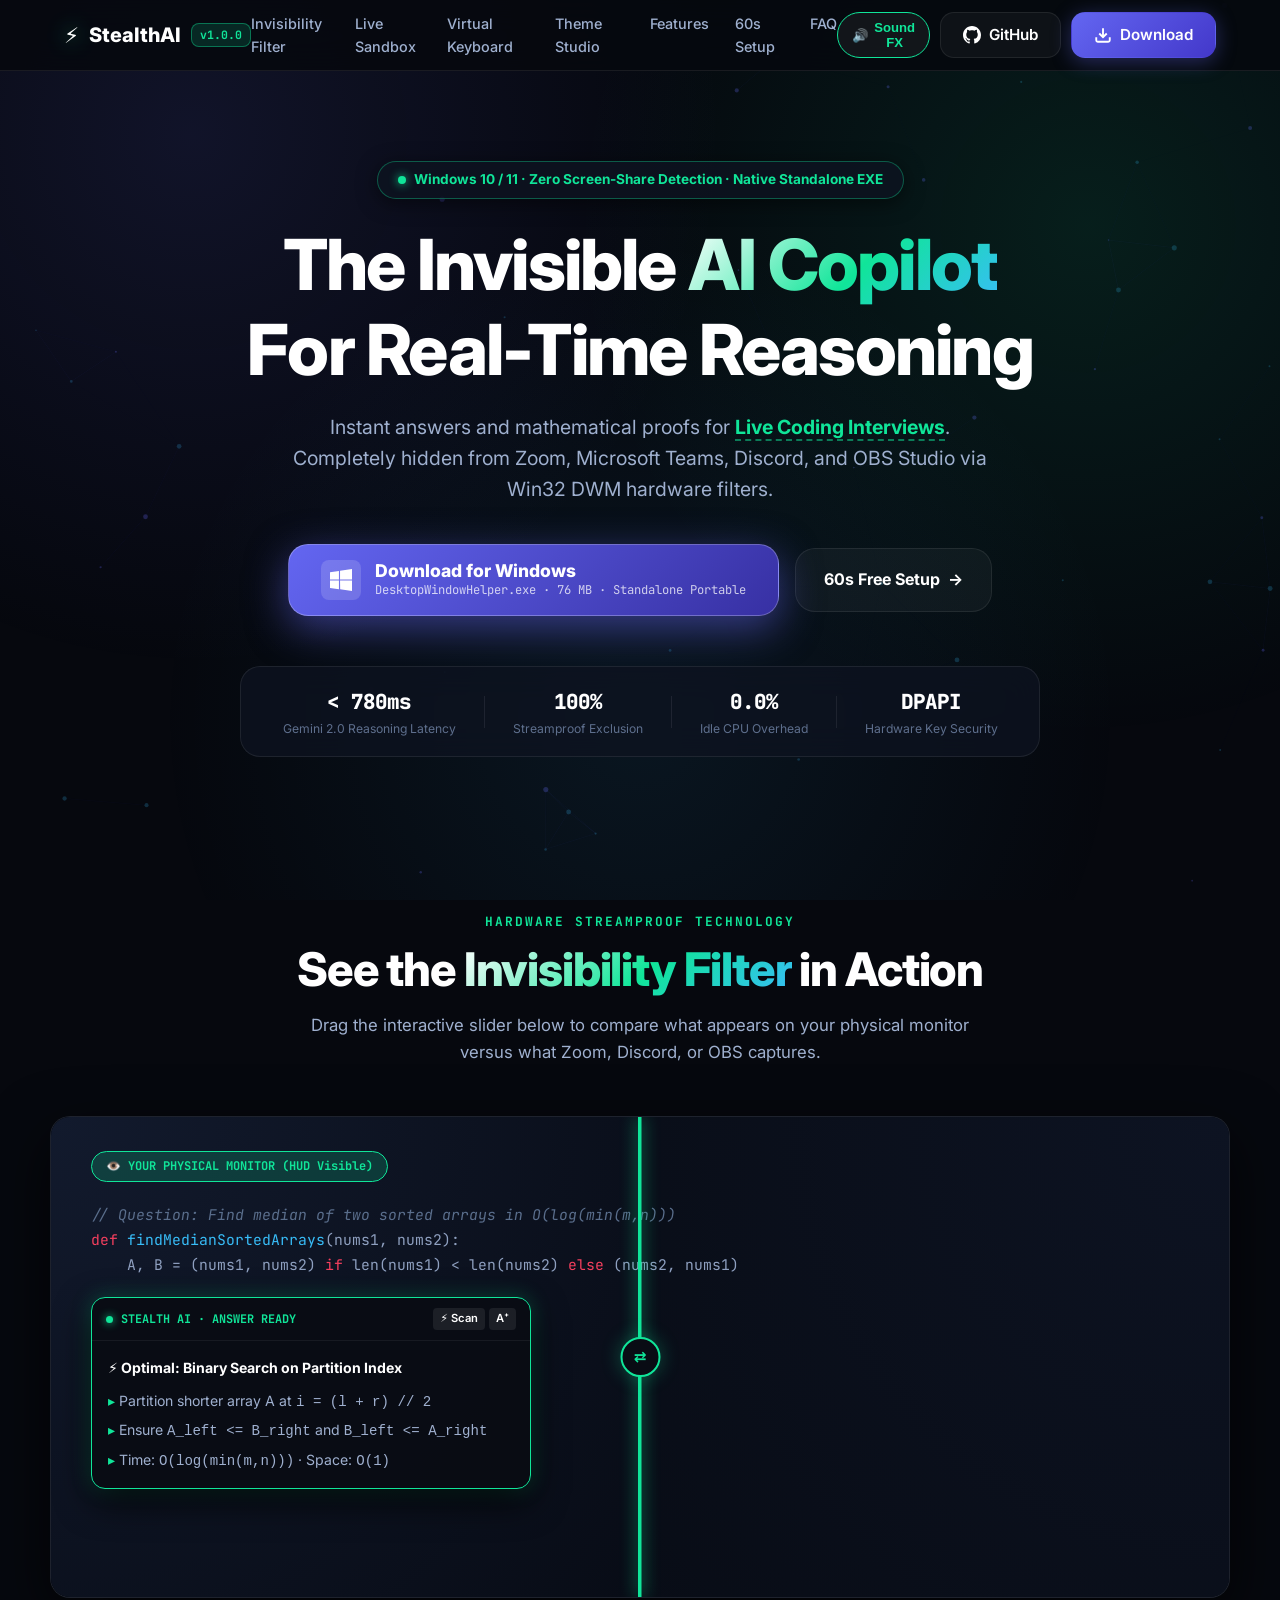
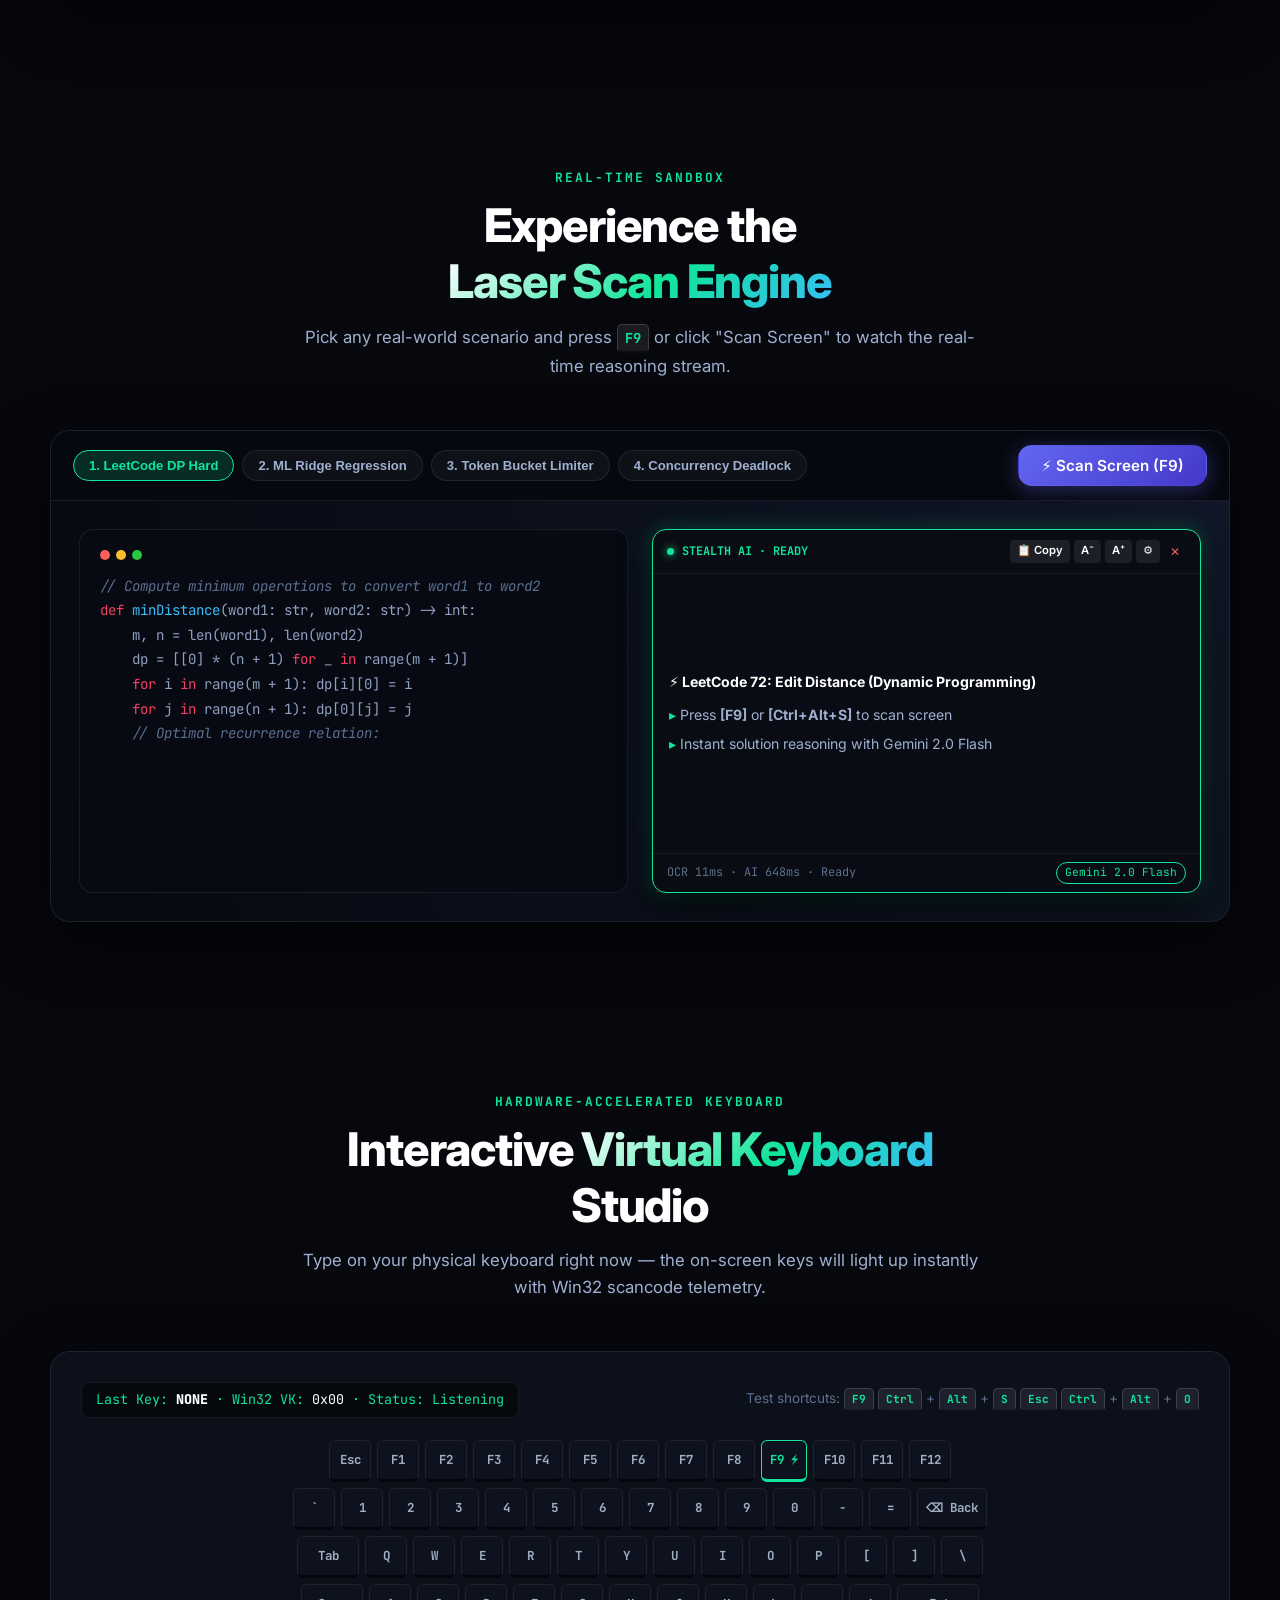
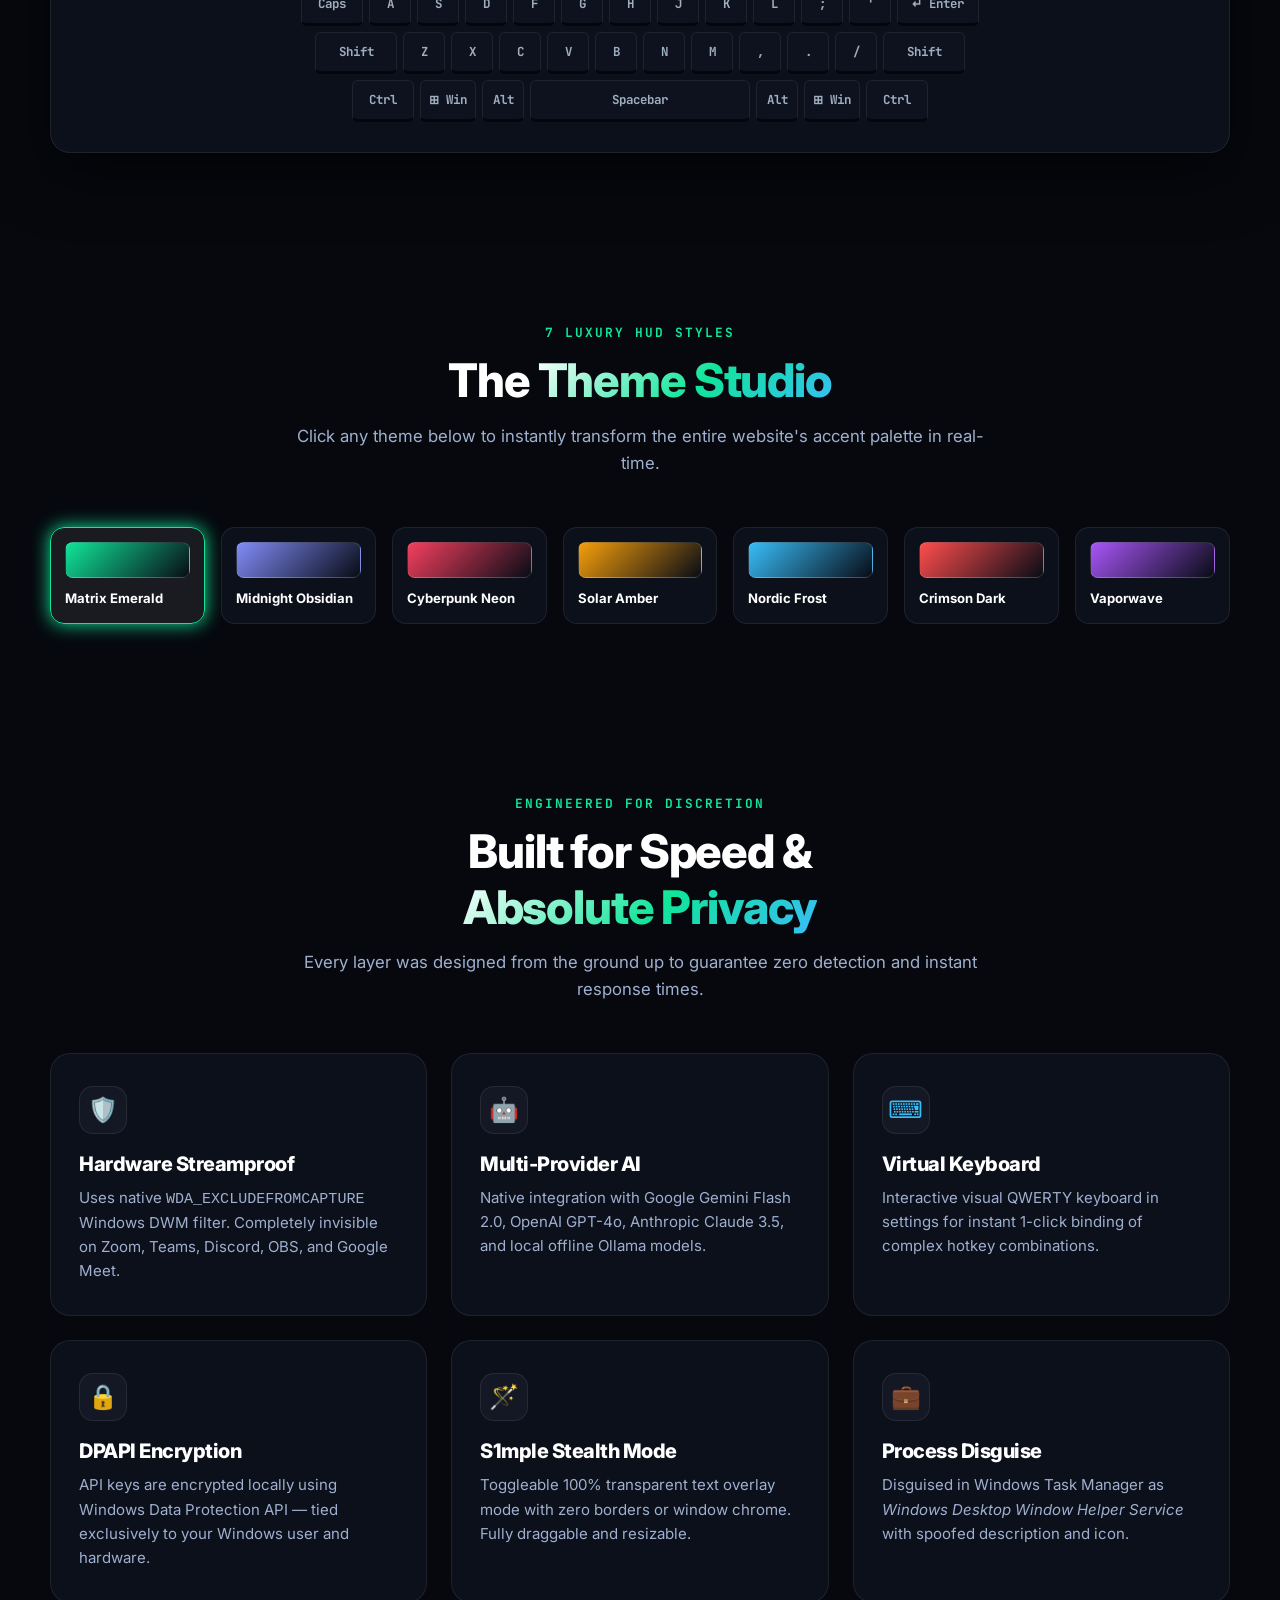
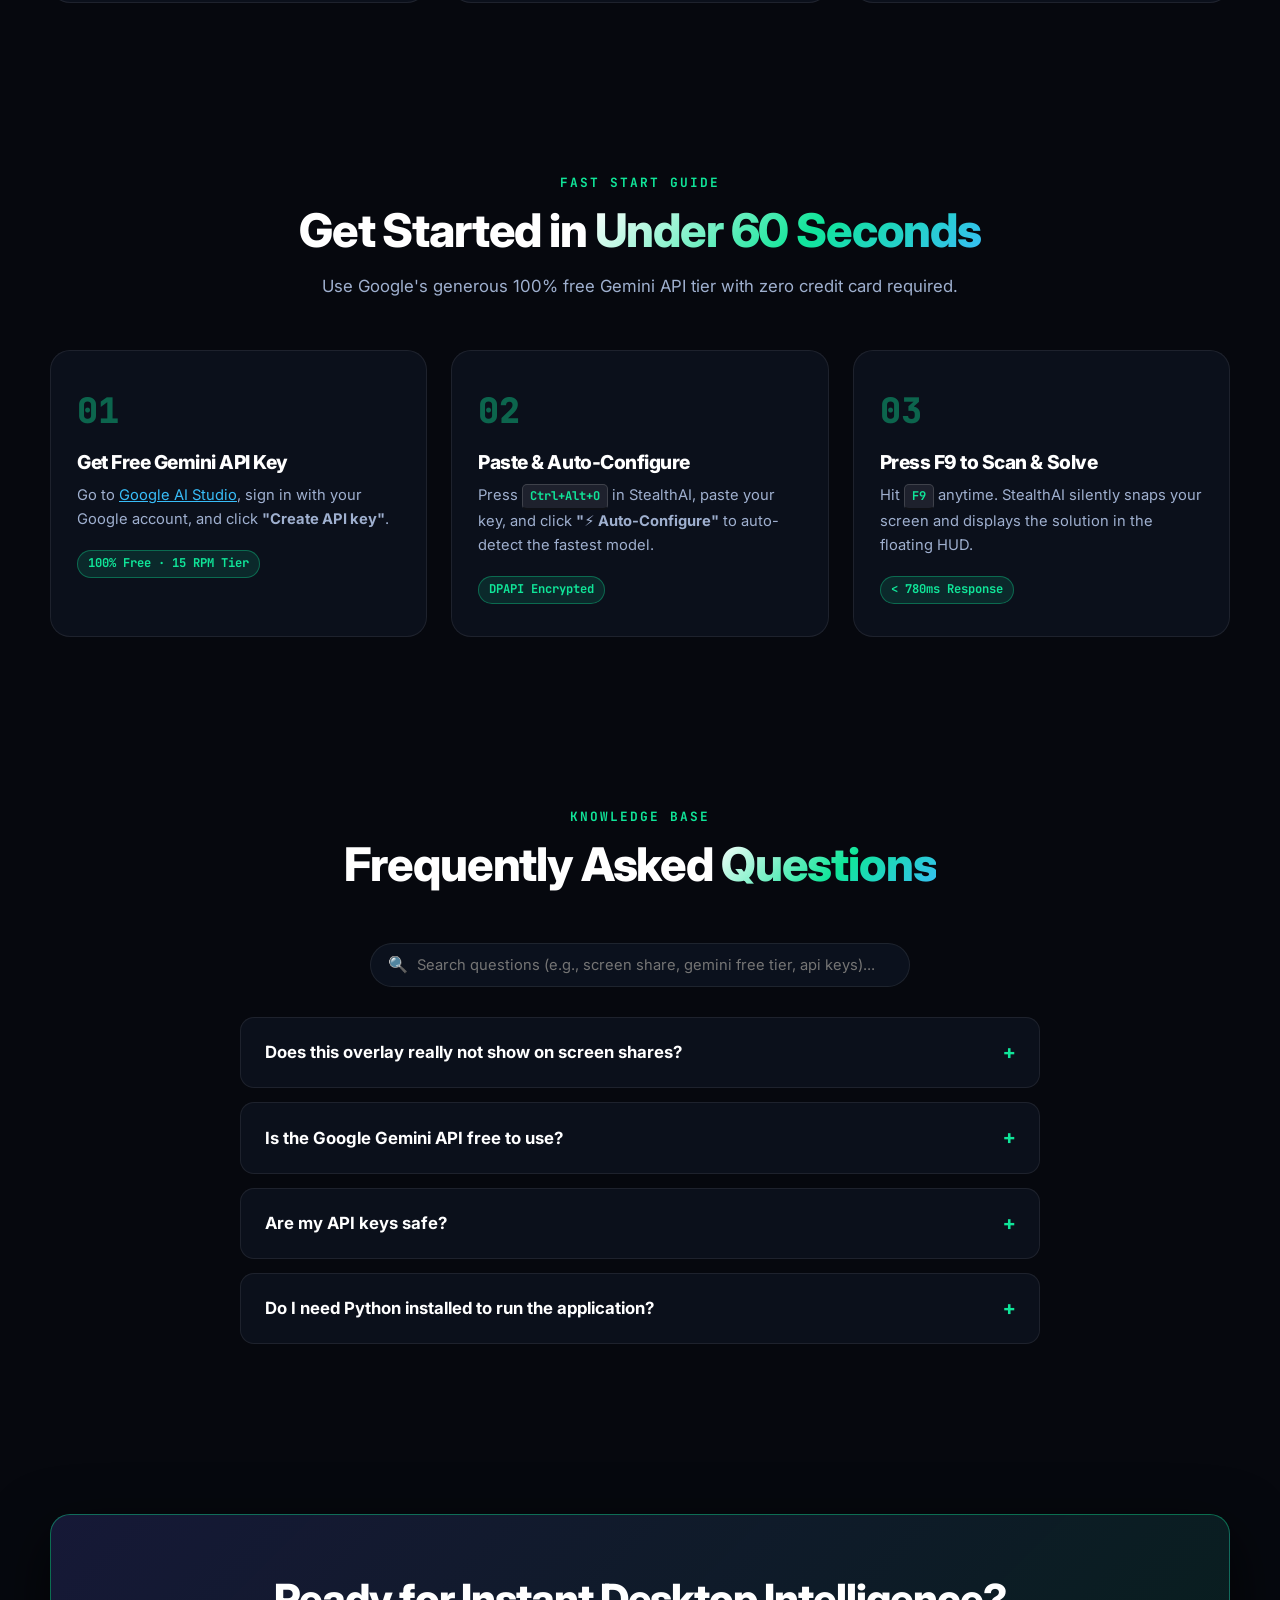
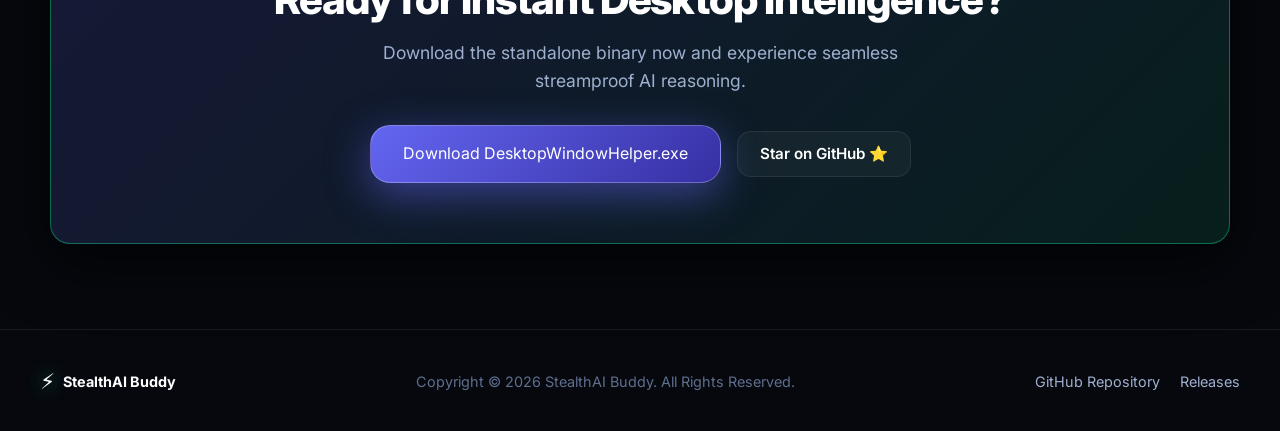
==== commit 703cd6af: "fix: overhaul website layout with clean 2-column sandbox grid, fixed split-slider container, and zer" ====
--- a/index.html
+++ b/index.html
@@ -14,7 +14,6 @@
   <!-- Interactive Particle Background Canvas -->
   <canvas id="bgCanvas"></canvas>
   <div class="ambient-glow"></div>
-  <div class="perspective-grid"></div>
 
   <!-- Navigation Bar -->
   <nav class="navbar">
@@ -25,7 +24,7 @@
         <span class="brand-badge">v1.0.0</span>
       </a>
       <div class="nav-links">
-        <a href="#invisibility">Invisibility Demo</a>
+        <a href="#invisibility">Invisibility Filter</a>
         <a href="#sandbox">Live Sandbox</a>
         <a href="#keyboard">Virtual Keyboard</a>
         <a href="#themes">Theme Studio</a>
@@ -68,7 +67,7 @@
       <div class="hero-cta-group">
         <a href="https://github.com/Dark-Shadow34/StealthAIBuddy/releases/latest" id="heroDownloadBtn" class="btn-hero-primary">
           <div class="btn-hero-icon">
-            <svg width="24" height="24" viewBox="0 0 24 24" fill="currentColor"><path d="M0 3.449L9.75 2.1v9.451H0m10.949-9.602L24 0v11.4H10.949M0 12.6h9.75v9.451L0 20.699M10.949 12.6H24V24l-12.9-1.801"/></svg>
+            <svg width="22" height="22" viewBox="0 0 24 24" fill="currentColor"><path d="M0 3.449L9.75 2.1v9.451H0m10.949-9.602L24 0v11.4H10.949M0 12.6h9.75v9.451L0 20.699M10.949 12.6H24V24l-12.9-1.801"/></svg>
           </div>
           <div class="btn-hero-text">
             <span class="btn-hero-main">Download for Windows</span>
@@ -100,7 +99,7 @@
         <div class="stat-divider"></div>
         <div class="stat-card">
           <span class="stat-num">DPAPI</span>
-          <span class="stat-lbl">Military Hardware Key Security</span>
+          <span class="stat-lbl">Hardware Key Security</span>
         </div>
       </div>
     </div>
@@ -119,15 +118,14 @@
         <div class="split-slider-container" id="splitSlider">
           <!-- Left Layer: What You See (With HUD) -->
           <div class="split-layer split-layer-overlay" id="splitOverlay">
-            <div class="split-badge split-badge-left">👁️ YOUR PHYSICAL MONITOR (HUD Visible)</div>
-            <!-- Live Preview of HUD in IDE -->
-            <div style="width: 100%; max-width: 720px; text-align: left;">
-              <div style="font-family: var(--font-mono); font-size: 0.95rem; color: #8fa0c0; line-height: 1.8; margin-bottom: 24px;">
+            <div class="split-fixed-content">
+              <div class="split-badge split-badge-left">👁️ YOUR PHYSICAL MONITOR (HUD Visible)</div>
+              <div style="font-family: var(--font-mono); font-size: 0.92rem; color: #8fa0c0; line-height: 1.7; margin-bottom: 20px;">
                 <span class="code-comment">// Question: Find median of two sorted arrays in O(log(min(m,n)))</span><br>
                 <span class="code-kw">def</span> <span class="code-fn">findMedianSortedArrays</span>(nums1, nums2):<br>
                 &nbsp;&nbsp;&nbsp;&nbsp;A, B = (nums1, nums2) <span class="code-kw">if</span> len(nums1) &lt; len(nums2) <span class="code-kw">else</span> (nums2, nums1)
               </div>
-              <div class="sim-hud hud-theme-emerald" style="position: static; width: 100%; max-width: 480px; box-shadow: 0 16px 40px rgba(0,0,0,0.8);">
+              <div class="sim-hud hud-theme-emerald" style="max-width: 440px;">
                 <div class="sim-hud-header">
                   <div class="sim-hud-status">
                     <span class="sim-hud-dot"></span>
@@ -152,9 +150,9 @@
 
           <!-- Right Layer: What Screen Share Captures (100% Clean) -->
           <div class="split-layer split-layer-base">
-            <div class="split-badge split-badge-right">🛡️ WHAT ZOOM / TEAMS / OBS SEES (100% Clean)</div>
-            <div style="width: 100%; max-width: 720px; text-align: left;">
-              <div style="font-family: var(--font-mono); font-size: 0.95rem; color: #8fa0c0; line-height: 1.8;">
+            <div class="split-fixed-content">
+              <div class="split-badge split-badge-right">🛡️ WHAT ZOOM / TEAMS / OBS SEES (100% Clean)</div>
+              <div style="font-family: var(--font-mono); font-size: 0.92rem; color: #8fa0c0; line-height: 1.7; margin-bottom: 20px;">
                 <span class="code-comment">// Question: Find median of two sorted arrays in O(log(min(m,n)))</span><br>
                 <span class="code-kw">def</span> <span class="code-fn">findMedianSortedArrays</span>(nums1, nums2):<br>
                 &nbsp;&nbsp;&nbsp;&nbsp;A, B = (nums1, nums2) <span class="code-kw">if</span> len(nums1) &lt; len(nums2) <span class="code-kw">else</span> (nums2, nums1)<br>
@@ -162,7 +160,7 @@
                 &nbsp;&nbsp;&nbsp;&nbsp;half = total // 2<br>
                 &nbsp;&nbsp;&nbsp;&nbsp;l, r = 0, len(A) - 1
               </div>
-              <div style="margin-top: 40px; padding: 20px; border: 1px dashed rgba(255,255,255,0.1); border-radius: 12px; background: rgba(0,0,0,0.3); color: #5e6f8d; font-family: var(--font-mono); font-size: 0.85rem;">
+              <div style="padding: 16px 20px; border: 1px dashed rgba(255,255,255,0.12); border-radius: 10px; background: rgba(0,0,0,0.35); color: #62728f; font-family: var(--font-mono); font-size: 0.82rem; max-width: 440px;">
                 ✓ Window Display Affinity Active (WDA_EXCLUDEFROMCAPTURE)<br>
                 ✓ HUD Window hardware-culled from DWM Compositor<br>
                 ✓ Zero visual artifacts or cursor flickers on stream
@@ -179,7 +177,7 @@
     </div>
   </section>
 
-  <!-- Live Screen Capture Reasoning Sandbox -->
+  <!-- Live Screen Capture Reasoning Sandbox (Clean 2-Column Side-by-Side Grid) -->
   <section id="sandbox" class="section">
     <div class="section-container">
       <div class="section-header">
@@ -199,14 +197,22 @@
           <button id="sandboxScanBtn" class="btn btn-primary">⚡ Scan Screen (F9)</button>
         </div>
 
-        <div class="sandbox-desktop" id="sandboxDesktop">
+        <div class="sandbox-workspace" id="sandboxDesktop">
           <div class="laser-scan-beam" id="laserBeam"></div>
           
-          <div id="sandboxCodeDisplay" class="sim-code-preview">
-            <!-- Dynamic Code Sample inserted via JS -->
-          </div>
-
-          <!-- Live Floating HUD -->
+          <!-- Left: Code Editor View -->
+          <div class="code-editor-box">
+            <div class="code-header-dots">
+              <span class="code-dot" style="background:#ff5f56"></span>
+              <span class="code-dot" style="background:#ffbd2e"></span>
+              <span class="code-dot" style="background:#27c93f"></span>
+            </div>
+            <div id="sandboxCodeDisplay">
+              <!-- Inserted dynamically via JS -->
+            </div>
+          </div>
+
+          <!-- Right: Floating Live HUD -->
           <div class="sim-hud hud-theme-emerald" id="sandboxHud">
             <div class="sim-hud-header">
               <div class="sim-hud-status">
@@ -227,7 +233,7 @@
                 <li>Press <b>[F9]</b> or <b>[Ctrl+Alt+S]</b> to scan & solve active screen</li>
                 <li>Press <b>[Esc]</b> for instant panic hide</li>
                 <li>Press <b>[Ctrl+Alt+O]</b> to open Control Center</li>
-                <li>Drag HUD header to reposition freely</li>
+                <li>Zero lag, sub-second reasoning stream</li>
               </ul>
             </div>
             <div class="sim-hud-footer">
@@ -241,7 +247,7 @@
   </section>
 
   <!-- Interactive Virtual Keyboard Playground -->
-  <section id="keyboard" class="section keyboard-section">
+  <section id="keyboard" class="section">
     <div class="section-container">
       <div class="section-header">
         <span class="section-tag">HARDWARE-ACCELERATED KEYBOARD</span>
--- a/style.css
+++ b/style.css
@@ -1,55 +1,54 @@
 /* ═══════════════════════════════════════════════════════════════════
-   STEALTHAI BUDDY — LUXURY DESIGN SYSTEM & STYLESHEET
-   Engineered for Ultra-High Conversion, Deep Dark Aesthetics & 60fps FX
+   STEALTHAI BUDDY — MODERN LUXURY STYLESHEET
+   Clean, Modular, High-Performance, Zero Duplication
    ═══════════════════════════════════════════════════════════════════ */
 
 :root {
-  /* Core Obsidian Palette */
-  --bg-void: #040508;
-  --bg-base: #080b12;
-  --bg-card: rgba(13, 17, 30, 0.72);
-  --bg-card-elevated: rgba(19, 25, 44, 0.85);
-  --bg-card-hover: rgba(24, 32, 56, 0.92);
+  /* Core Obsidian Dark Theme */
+  --bg-void: #06080e;
+  --bg-base: #0a0e17;
+  --bg-card: rgba(14, 19, 32, 0.75);
+  --bg-card-hover: rgba(22, 30, 50, 0.88);
+  --bg-card-elevated: #111728;
   
-  /* Borders & Glass Dividers */
+  /* Borders & Highlights */
   --border-subtle: rgba(255, 255, 255, 0.08);
   --border-medium: rgba(255, 255, 255, 0.16);
-  --border-glow: rgba(99, 102, 241, 0.45);
+  --border-focus: rgba(99, 102, 241, 0.5);
   
-  /* Typography Colors */
+  /* Text */
   --text-bright: #ffffff;
-  --text-body: #b8c6de;
+  --text-body: #9fb0cf;
   --text-muted: #5e6f8d;
   
-  /* Dynamic Active Theme Variables (Default: Matrix Emerald) */
+  /* Active Dynamic Theme (Default: Matrix Emerald) */
   --theme-accent: #10e599;
   --theme-accent-rgb: 16, 229, 153;
-  --theme-glow: rgba(16, 229, 153, 0.35);
+  --theme-glow: rgba(16, 229, 153, 0.3);
   
-  /* Electric Accents */
+  /* Accents */
   --accent-indigo: #6366f1;
   --accent-indigo-h: #818cf8;
-  --accent-emerald: #10e599;
   --accent-cyan: #38bdf8;
   --accent-rose: #f43f5e;
   --accent-amber: #f59e0b;
   --accent-violet: #a855f7;
   
   /* Fonts */
-  --font-main: 'Inter', system-ui, -apple-system, BlinkMacSystemFont, sans-serif;
+  --font-main: 'Inter', system-ui, -apple-system, sans-serif;
   --font-mono: 'JetBrains Mono', monospace;
   
-  /* Geometry & Physics */
+  /* Geometry */
   --radius-sm: 8px;
   --radius-md: 14px;
-  --radius-lg: 22px;
+  --radius-lg: 20px;
   --radius-pill: 9999px;
-  --transition-fast: all 0.18s cubic-bezier(0.16, 1, 0.3, 1);
-  --transition-smooth: all 0.3s cubic-bezier(0.16, 1, 0.3, 1);
-  --transition-bounce: all 0.45s cubic-bezier(0.34, 1.56, 0.64, 1);
-}
-
-/* ── Global Resets ────────────────────────────────────────────── */
+  --transition-fast: all 0.15s ease;
+  --transition-smooth: all 0.25s cubic-bezier(0.16, 1, 0.3, 1);
+  --transition-bounce: all 0.4s cubic-bezier(0.34, 1.56, 0.64, 1);
+}
+
+/* ── Reset & Base Setup ───────────────────────────────────────── */
 *, *::before, *::after {
   box-sizing: border-box;
   margin: 0;
@@ -59,7 +58,6 @@
 html {
   scroll-behavior: smooth;
   color-scheme: dark;
-  font-size: 16px;
 }
 
 body {
@@ -70,31 +68,15 @@
   overflow-x: hidden;
   position: relative;
   min-height: 100vh;
-  -webkit-font-smoothing: antialiased;
-}
-
-/* Custom Scrollbar */
-::-webkit-scrollbar {
-  width: 8px;
-}
-::-webkit-scrollbar-track {
-  background: var(--bg-void);
-}
-::-webkit-scrollbar-thumb {
-  background: rgba(255, 255, 255, 0.14);
-  border-radius: 4px;
-}
-::-webkit-scrollbar-thumb:hover {
-  background: var(--theme-accent);
-}
-
-/* Selection Highlight */
-::selection {
-  background: var(--theme-glow);
-  color: #ffffff;
-}
-
-/* ── Interactive Particle Background Canvas ───────────────────── */
+}
+
+/* Scrollbar */
+::-webkit-scrollbar { width: 8px; }
+::-webkit-scrollbar-track { background: var(--bg-void); }
+::-webkit-scrollbar-thumb { background: rgba(255, 255, 255, 0.12); border-radius: 4px; }
+::-webkit-scrollbar-thumb:hover { background: var(--theme-accent); }
+
+/* Background Canvas & Mesh */
 #bgCanvas {
   position: fixed;
   top: 0;
@@ -103,10 +85,9 @@
   height: 100vh;
   z-index: 0;
   pointer-events: none;
-  opacity: 0.75;
-}
-
-/* ── Ambient Background Orbs & Perspective Grid ───────────────── */
+  opacity: 0.6;
+}
+
 .ambient-glow {
   position: fixed;
   top: 0;
@@ -116,33 +97,17 @@
   z-index: 0;
   pointer-events: none;
   background: 
-    radial-gradient(circle at 20% 15%, rgba(99, 102, 241, 0.12) 0%, transparent 45%),
-    radial-gradient(circle at 80% 30%, rgba(var(--theme-accent-rgb), 0.1) 0%, transparent 40%),
-    radial-gradient(circle at 50% 85%, rgba(56, 189, 248, 0.08) 0%, transparent 50%);
-}
-
-.perspective-grid {
-  position: absolute;
-  top: 0;
-  left: 0;
-  width: 100%;
-  height: 900px;
-  background-image: 
-    linear-gradient(to right, rgba(255, 255, 255, 0.03) 1px, transparent 1px),
-    linear-gradient(to bottom, rgba(255, 255, 255, 0.03) 1px, transparent 1px);
-  background-size: 48px 48px;
-  mask-image: radial-gradient(ellipse at 50% 30%, #000 20%, transparent 75%);
-  -webkit-mask-image: radial-gradient(ellipse at 50% 30%, #000 20%, transparent 75%);
-  pointer-events: none;
-  z-index: 0;
-}
-
-/* ── Typography & Gradient Text ───────────────────────────────── */
+    radial-gradient(circle at 15% 15%, rgba(99, 102, 241, 0.12) 0%, transparent 40%),
+    radial-gradient(circle at 85% 25%, rgba(var(--theme-accent-rgb), 0.1) 0%, transparent 40%),
+    radial-gradient(circle at 50% 80%, rgba(56, 189, 248, 0.08) 0%, transparent 50%);
+}
+
+/* ── Typography & Badges ──────────────────────────────────────── */
 h1, h2, h3, h4 {
   color: var(--text-bright);
   font-weight: 800;
-  letter-spacing: -0.03em;
-  line-height: 1.18;
+  letter-spacing: -0.025em;
+  line-height: 1.2;
 }
 
 .gradient-text {
@@ -150,39 +115,22 @@
   -webkit-background-clip: text;
   -webkit-text-fill-color: transparent;
   display: inline-block;
-  transition: filter 0.3s;
-}
-.gradient-text:hover {
-  filter: brightness(1.2) drop-shadow(0 0 25px var(--theme-glow));
-}
-
-.gradient-text-alt {
-  background: linear-gradient(135deg, #ffffff 0%, var(--accent-indigo-h) 50%, var(--accent-violet) 100%);
-  -webkit-background-clip: text;
-  -webkit-text-fill-color: transparent;
+}
+
+kbd {
+  font-family: var(--font-mono);
+  font-size: 0.82em;
+  font-weight: 700;
+  background: rgba(255, 255, 255, 0.08);
+  border: 1px solid rgba(255, 255, 255, 0.15);
+  border-bottom: 2px solid rgba(0, 0, 0, 0.5);
+  border-radius: 5px;
+  padding: 2px 7px;
+  color: var(--theme-accent);
   display: inline-block;
 }
 
-kbd {
-  font-family: var(--font-mono);
-  font-size: 0.82em;
-  font-weight: 700;
-  background: rgba(255, 255, 255, 0.07);
-  border: 1px solid rgba(255, 255, 255, 0.16);
-  border-bottom: 2px solid rgba(0, 0, 0, 0.6);
-  border-radius: 6px;
-  padding: 2px 8px;
-  color: var(--theme-accent);
-  display: inline-block;
-  transition: var(--transition-fast);
-}
-kbd:hover {
-  transform: translateY(-2px);
-  border-color: var(--theme-accent);
-  box-shadow: 0 4px 12px var(--theme-glow);
-}
-
-/* ── Buttons & CTAs ───────────────────────────────────────────── */
+/* ── Buttons ──────────────────────────────────────────────────── */
 .btn {
   display: inline-flex;
   align-items: center;
@@ -193,53 +141,45 @@
   font-weight: 600;
   text-decoration: none;
   border-radius: var(--radius-md);
-  padding: 11px 24px;
+  padding: 10px 22px;
   cursor: pointer;
   transition: var(--transition-smooth);
   border: 1px solid transparent;
-  position: relative;
-  overflow: hidden;
-  user-select: none;
 }
 
 .btn-primary {
-  background: linear-gradient(135deg, #6366f1 0%, #4338ca 100%);
+  background: linear-gradient(135deg, var(--accent-indigo) 0%, #4338ca 100%);
   color: #ffffff;
-  box-shadow: 0 4px 25px rgba(99, 102, 241, 0.4);
-  border-color: rgba(255, 255, 255, 0.2);
+  box-shadow: 0 4px 20px rgba(99, 102, 241, 0.35);
 }
 .btn-primary:hover {
-  background: linear-gradient(135deg, #818cf8 0%, #6366f1 100%);
-  box-shadow: 0 8px 35px rgba(99, 102, 241, 0.65), 0 0 20px rgba(99, 102, 241, 0.4);
-  transform: translateY(-3px);
-  border-color: rgba(255, 255, 255, 0.4);
+  background: linear-gradient(135deg, var(--accent-indigo-h) 0%, var(--accent-indigo) 100%);
+  box-shadow: 0 8px 30px rgba(99, 102, 241, 0.6);
+  transform: translateY(-2px);
 }
 
 .btn-secondary {
   background: rgba(255, 255, 255, 0.04);
   border-color: var(--border-subtle);
   color: var(--text-bright);
-  backdrop-filter: blur(14px);
 }
 .btn-secondary:hover {
-  background: rgba(255, 255, 255, 0.09);
-  border-color: rgba(255, 255, 255, 0.28);
-  transform: translateY(-3px);
-  box-shadow: 0 8px 25px rgba(0, 0, 0, 0.5);
-}
-
-/* Hero Main Download CTA with Shimmer & Spring Animation */
+  background: rgba(255, 255, 255, 0.08);
+  border-color: rgba(255, 255, 255, 0.25);
+  transform: translateY(-2px);
+}
+
 .btn-hero-primary {
   display: inline-flex;
   align-items: center;
-  gap: 16px;
+  gap: 14px;
   background: linear-gradient(135deg, #6366f1 0%, #3730a3 100%);
-  border: 1px solid rgba(255, 255, 255, 0.28);
-  padding: 16px 36px;
+  border: 1px solid rgba(255, 255, 255, 0.25);
+  padding: 15px 32px;
   border-radius: var(--radius-lg);
   color: #ffffff;
   text-decoration: none;
-  box-shadow: 0 14px 45px rgba(99, 102, 241, 0.5), inset 0 1px 1px rgba(255, 255, 255, 0.35);
+  box-shadow: 0 12px 40px rgba(99, 102, 241, 0.5);
   transition: var(--transition-bounce);
   position: relative;
   overflow: hidden;
@@ -251,7 +191,7 @@
   left: -100%;
   width: 60%;
   height: 100%;
-  background: linear-gradient(90deg, transparent, rgba(255, 255, 255, 0.35), transparent);
+  background: linear-gradient(90deg, transparent, rgba(255, 255, 255, 0.3), transparent);
   transform: skewX(-25deg);
   animation: shimmer 3.8s infinite;
 }
@@ -260,22 +200,18 @@
   22%, 100% { left: 200%; }
 }
 .btn-hero-primary:hover {
-  transform: translateY(-4px) scale(1.03);
-  box-shadow: 0 20px 60px rgba(99, 102, 241, 0.75), 0 0 30px rgba(var(--theme-accent-rgb), 0.4);
-  border-color: rgba(255, 255, 255, 0.6);
+  transform: translateY(-3px) scale(1.02);
+  box-shadow: 0 18px 50px rgba(99, 102, 241, 0.7);
+  border-color: rgba(255, 255, 255, 0.5);
 }
 .btn-hero-icon {
   display: flex;
   align-items: center;
   justify-content: center;
-  width: 44px;
-  height: 44px;
+  width: 40px;
+  height: 40px;
   background: rgba(255, 255, 255, 0.15);
-  border-radius: var(--radius-md);
-  transition: transform 0.3s;
-}
-.btn-hero-primary:hover .btn-hero-icon {
-  transform: scale(1.12) rotate(-6deg);
+  border-radius: var(--radius-sm);
 }
 .btn-hero-text {
   display: flex;
@@ -283,41 +219,34 @@
   text-align: left;
 }
 .btn-hero-main {
-  font-size: 1.15rem;
+  font-size: 1.1rem;
   font-weight: 800;
   line-height: 1.2;
 }
 .btn-hero-sub {
-  font-size: 0.78rem;
-  color: rgba(255, 255, 255, 0.78);
+  font-size: 0.76rem;
+  color: rgba(255, 255, 255, 0.75);
   font-family: var(--font-mono);
 }
 
 .btn-hero-secondary {
   display: inline-flex;
   align-items: center;
-  gap: 10px;
+  gap: 8px;
   background: rgba(255, 255, 255, 0.04);
   border: 1px solid var(--border-subtle);
-  padding: 20px 30px;
+  padding: 18px 28px;
   border-radius: var(--radius-lg);
   color: var(--text-bright);
   text-decoration: none;
   font-weight: 700;
-  backdrop-filter: blur(16px);
   transition: var(--transition-smooth);
 }
 .btn-hero-secondary:hover {
-  background: rgba(255, 255, 255, 0.09);
+  background: rgba(255, 255, 255, 0.08);
   border-color: var(--theme-accent);
-  transform: translateY(-4px);
-  box-shadow: 0 10px 35px var(--theme-glow);
-}
-.btn-hero-secondary .arrow {
-  transition: transform 0.25s;
-}
-.btn-hero-secondary:hover .arrow {
-  transform: translateX(5px);
+  transform: translateY(-3px);
+  box-shadow: 0 8px 30px var(--theme-glow);
 }
 
 /* ── Navbar ───────────────────────────────────────────────────── */
@@ -325,14 +254,13 @@
   position: sticky;
   top: 0;
   z-index: 100;
-  background: rgba(4, 5, 8, 0.85);
-  backdrop-filter: blur(24px);
+  background: rgba(6, 8, 14, 0.88);
+  backdrop-filter: blur(20px);
   border-bottom: 1px solid var(--border-subtle);
-  padding: 14px 0;
-  transition: var(--transition-smooth);
+  padding: 12px 0;
 }
 .nav-container {
-  max-width: 1240px;
+  max-width: 1200px;
   margin: 0 auto;
   padding: 0 24px;
   display: flex;
@@ -347,19 +275,10 @@
   color: var(--text-bright);
   font-weight: 800;
   font-size: 1.25rem;
-  transition: transform 0.2s;
-}
-.nav-brand:hover {
-  transform: scale(1.03);
 }
 .brand-icon {
   font-size: 1.35rem;
-  filter: drop-shadow(0 0 12px rgba(var(--theme-accent-rgb), 0.8));
-  animation: floatIcon 3.5s ease-in-out infinite alternate;
-}
-@keyframes floatIcon {
-  0% { transform: translateY(0); }
-  100% { transform: translateY(-4px); }
+  filter: drop-shadow(0 0 10px var(--theme-accent));
 }
 .brand-badge {
   font-size: 0.72rem;
@@ -373,48 +292,30 @@
 }
 .nav-links {
   display: flex;
-  gap: 30px;
+  gap: 26px;
 }
 .nav-links a {
   text-decoration: none;
   color: var(--text-body);
-  font-size: 0.92rem;
+  font-size: 0.9rem;
   font-weight: 500;
-  position: relative;
-  padding: 4px 0;
   transition: color 0.2s;
 }
-.nav-links a::after {
-  content: '';
-  position: absolute;
-  bottom: 0;
-  left: 0;
-  width: 0%;
-  height: 2px;
-  background: var(--theme-accent);
-  transition: width 0.25s cubic-bezier(0.16, 1, 0.3, 1);
-  border-radius: 2px;
-}
-.nav-links a:hover, .nav-links a.active {
-  color: var(--text-bright);
-}
-.nav-links a:hover::after, .nav-links a.active::after {
-  width: 100%;
+.nav-links a:hover {
+  color: var(--text-bright);
 }
 .nav-actions {
   display: flex;
   align-items: center;
-  gap: 12px;
-}
-
-/* Sound FX Toggle Button */
+  gap: 10px;
+}
 .audio-toggle-btn {
   background: rgba(255, 255, 255, 0.05);
   border: 1px solid var(--border-subtle);
   border-radius: var(--radius-pill);
-  padding: 8px 14px;
+  padding: 7px 14px;
   color: var(--text-body);
-  font-size: 0.85rem;
+  font-size: 0.82rem;
   font-weight: 600;
   display: flex;
   align-items: center;
@@ -423,52 +324,45 @@
   transition: var(--transition-smooth);
 }
 .audio-toggle-btn:hover {
-  background: rgba(255, 255, 255, 0.1);
-  color: var(--text-bright);
   border-color: var(--theme-accent);
+  color: var(--text-bright);
 }
 .audio-toggle-btn.active {
   color: var(--theme-accent);
   border-color: var(--theme-accent);
-  box-shadow: 0 0 12px var(--theme-glow);
 }
 
 /* ── Hero Section ─────────────────────────────────────────────── */
 .hero {
   position: relative;
   z-index: 1;
-  padding: 100px 24px 80px;
+  padding: 90px 24px 70px;
   text-align: center;
 }
 .hero-container {
-  max-width: 960px;
+  max-width: 900px;
   margin: 0 auto;
 }
 .hero-tag {
   display: inline-flex;
   align-items: center;
-  gap: 10px;
-  background: rgba(13, 17, 30, 0.85);
+  gap: 8px;
+  background: rgba(14, 19, 32, 0.85);
   border: 1px solid rgba(var(--theme-accent-rgb), 0.35);
-  padding: 8px 22px;
+  padding: 7px 20px;
   border-radius: var(--radius-pill);
-  font-size: 0.88rem;
-  font-weight: 700;
-  color: var(--theme-accent);
-  margin-bottom: 28px;
-  box-shadow: 0 4px 25px rgba(0, 0, 0, 0.5), 0 0 15px var(--theme-glow);
-  transition: var(--transition-smooth);
-}
-.hero-tag:hover {
-  border-color: var(--theme-accent);
-  transform: translateY(-2px);
+  font-size: 0.85rem;
+  font-weight: 700;
+  color: var(--theme-accent);
+  margin-bottom: 24px;
+  box-shadow: 0 4px 20px rgba(0, 0, 0, 0.5);
 }
 .hero-tag-pulse {
-  width: 9px;
-  height: 9px;
+  width: 8px;
+  height: 8px;
   background-color: var(--theme-accent);
   border-radius: 50%;
-  box-shadow: 0 0 12px var(--theme-accent);
+  box-shadow: 0 0 10px var(--theme-accent);
   animation: pulse 2s infinite;
 }
 @keyframes pulse {
@@ -476,119 +370,101 @@
   50% { opacity: 0.35; transform: scale(0.8); }
 }
 .hero-title {
-  font-size: clamp(2.8rem, 6.5vw, 4.8rem);
-  margin-bottom: 24px;
-  line-height: 1.12;
+  font-size: clamp(2.6rem, 6vw, 4.4rem);
+  margin-bottom: 20px;
 }
 .hero-subtitle {
-  font-size: 1.28rem;
+  font-size: 1.22rem;
   color: var(--text-body);
-  max-width: 760px;
-  margin: 0 auto 44px;
+  max-width: 720px;
+  margin: 0 auto 38px;
 }
 .dynamic-usecase {
   color: var(--theme-accent);
   font-weight: 700;
   border-bottom: 2px dashed rgba(var(--theme-accent-rgb), 0.5);
-  padding-bottom: 2px;
 }
 .hero-cta-group {
   display: flex;
   align-items: center;
   justify-content: center;
-  gap: 18px;
+  gap: 16px;
   flex-wrap: wrap;
-  margin-bottom: 60px;
-}
-
-/* Hero Stats Bar */
+  margin-bottom: 50px;
+}
+
+/* Stats Bar */
 .hero-stats {
   display: flex;
   align-items: center;
   justify-content: center;
-  gap: 32px;
-  background: rgba(13, 17, 30, 0.7);
-  backdrop-filter: blur(20px);
+  gap: 28px;
+  background: var(--bg-card);
+  backdrop-filter: blur(16px);
   border: 1px solid var(--border-subtle);
   border-radius: var(--radius-lg);
-  padding: 20px 36px;
-  max-width: 840px;
+  padding: 18px 32px;
+  max-width: 800px;
   margin: 0 auto;
-  box-shadow: 0 14px 45px rgba(0, 0, 0, 0.6);
-  transition: var(--transition-smooth);
-}
-.hero-stats:hover {
-  border-color: rgba(255, 255, 255, 0.22);
-  transform: translateY(-2px);
-}
-.stat-card {
-  display: flex;
-  flex-direction: column;
-}
+}
+.stat-card { display: flex; flex-direction: column; }
 .stat-num {
-  font-size: 1.35rem;
+  font-size: 1.3rem;
   font-weight: 900;
   color: var(--text-bright);
   font-family: var(--font-mono);
 }
-.stat-lbl {
-  font-size: 0.78rem;
-  color: var(--text-muted);
-}
-.stat-divider {
-  width: 1px;
-  height: 36px;
-  background: var(--border-subtle);
-}
+.stat-lbl { font-size: 0.76rem; color: var(--text-muted); }
+.stat-divider { width: 1px; height: 32px; background: var(--border-subtle); }
 
 /* ── Section General Layout ───────────────────────────────────── */
 .section {
   position: relative;
   z-index: 1;
-  padding: 100px 24px;
+  padding: 85px 24px;
 }
 .section-container {
-  max-width: 1240px;
+  max-width: 1180px;
   margin: 0 auto;
 }
 .section-header {
   text-align: center;
-  max-width: 740px;
-  margin: 0 auto 60px;
+  max-width: 700px;
+  margin: 0 auto 50px;
 }
 .section-tag {
   font-family: var(--font-mono);
-  font-size: 0.82rem;
-  font-weight: 700;
-  letter-spacing: 2.5px;
+  font-size: 0.8rem;
+  font-weight: 700;
+  letter-spacing: 2px;
   color: var(--theme-accent);
   text-transform: uppercase;
-  margin-bottom: 12px;
+  margin-bottom: 10px;
   display: block;
 }
 .section-title {
-  font-size: clamp(2.3rem, 4.5vw, 3.2rem);
-  margin-bottom: 16px;
+  font-size: clamp(2.1rem, 4vw, 2.9rem);
+  margin-bottom: 14px;
 }
 .section-desc {
-  font-size: 1.12rem;
+  font-size: 1.05rem;
   color: var(--text-body);
 }
 
-/* ── Invisibility Split-Screen Slider Section ─────────────────── */
+/* ── Split-Screen Invisibility Slider ─────────────────────────── */
 .split-slider-wrapper {
   background: var(--bg-card);
   border: 1px solid var(--border-subtle);
   border-radius: var(--radius-lg);
   overflow: hidden;
-  box-shadow: 0 25px 80px rgba(0, 0, 0, 0.8);
-  position: relative;
+  box-shadow: 0 20px 60px rgba(0, 0, 0, 0.7);
 }
 .split-slider-container {
   position: relative;
-  height: 520px;
+  height: 480px;
   overflow: hidden;
   user-select: none;
+  background: #080c16;
 }
 .split-layer {
   position: absolute;
@@ -596,40 +472,38 @@
   left: 0;
   width: 100%;
   height: 100%;
-  display: flex;
-  align-items: center;
-  justify-content: center;
-  padding: 40px;
-  background: radial-gradient(circle at center, #101728 0%, #060911 100%);
+  padding: 34px 40px;
 }
 .split-layer-overlay {
   z-index: 2;
   width: 50%;
   overflow: hidden;
   border-right: 2px solid var(--theme-accent);
-  background: radial-gradient(circle at center, #141e33 0%, #080d17 100%);
+  background: radial-gradient(circle at top left, #121a2d 0%, #080c16 100%);
 }
 .split-layer-base {
   z-index: 1;
+  background: radial-gradient(circle at top right, #0d1322 0%, #05080e 100%);
+}
+.split-fixed-content {
+  width: 1100px; /* Fixed width so text doesn't squeeze when sliding */
+  text-align: left;
 }
 .split-badge {
-  position: absolute;
-  top: 20px;
-  padding: 6px 16px;
+  display: inline-block;
+  padding: 5px 14px;
   border-radius: var(--radius-pill);
   font-family: var(--font-mono);
-  font-size: 0.78rem;
-  font-weight: 700;
-  letter-spacing: 1px;
+  font-size: 0.75rem;
+  font-weight: 700;
+  margin-bottom: 20px;
 }
 .split-badge-left {
-  left: 20px;
   background: rgba(var(--theme-accent-rgb), 0.18);
   color: var(--theme-accent);
   border: 1px solid var(--theme-accent);
 }
 .split-badge-right {
-  right: 20px;
   background: rgba(244, 63, 94, 0.18);
   color: var(--accent-rose);
   border: 1px solid var(--accent-rose);
@@ -638,12 +512,12 @@
   position: absolute;
   top: 0;
   left: 50%;
-  width: 4px;
+  width: 3px;
   height: 100%;
   background: var(--theme-accent);
   z-index: 10;
   cursor: ew-resize;
-  box-shadow: 0 0 20px var(--theme-accent);
+  box-shadow: 0 0 16px var(--theme-accent);
   transform: translateX(-50%);
 }
 .split-handle-knob {
@@ -651,38 +525,38 @@
   top: 50%;
   left: 50%;
   transform: translate(-50%, -50%);
-  width: 44px;
-  height: 44px;
-  background: #0d111e;
+  width: 40px;
+  height: 40px;
+  background: #090c14;
   border: 2px solid var(--theme-accent);
   border-radius: 50%;
   display: flex;
   align-items: center;
   justify-content: center;
-  box-shadow: 0 0 25px var(--theme-glow);
-  color: var(--theme-accent);
-  font-size: 1rem;
+  box-shadow: 0 0 20px var(--theme-glow);
+  color: var(--theme-accent);
+  font-size: 0.95rem;
   font-weight: 800;
 }
 
-/* ── Live Screen Capture Sandbox Section ──────────────────────── */
+/* ── Live Screen Capture Sandbox ──────────────────────────────── */
 .sandbox-wrapper {
   background: var(--bg-card);
-  backdrop-filter: blur(24px);
+  backdrop-filter: blur(20px);
   border: 1px solid var(--border-subtle);
   border-radius: var(--radius-lg);
   overflow: hidden;
-  box-shadow: 0 25px 80px rgba(0, 0, 0, 0.8);
+  box-shadow: 0 20px 60px rgba(0, 0, 0, 0.7);
 }
 .sandbox-nav-bar {
   display: flex;
   align-items: center;
   justify-content: space-between;
-  padding: 16px 24px;
-  background: rgba(4, 5, 8, 0.75);
+  padding: 14px 22px;
+  background: rgba(6, 8, 14, 0.85);
   border-bottom: 1px solid var(--border-subtle);
   flex-wrap: wrap;
-  gap: 16px;
+  gap: 12px;
 }
 .sandbox-scenario-pills {
   display: flex;
@@ -693,51 +567,49 @@
   background: rgba(255, 255, 255, 0.04);
   border: 1px solid var(--border-subtle);
   border-radius: var(--radius-pill);
-  padding: 8px 16px;
+  padding: 7px 15px;
   font-size: 0.82rem;
   font-weight: 600;
   color: var(--text-body);
   cursor: pointer;
-  transition: var(--transition-bounce);
+  transition: var(--transition-fast);
 }
 .scenario-pill:hover {
   background: rgba(255, 255, 255, 0.09);
   color: var(--text-bright);
-  transform: translateY(-2px);
 }
 .scenario-pill.active {
   background: rgba(var(--theme-accent-rgb), 0.16);
   border-color: var(--theme-accent);
   color: var(--theme-accent);
-  box-shadow: 0 0 16px var(--theme-glow);
-}
-
-.sandbox-desktop {
+}
+
+/* Clean Side-by-Side 2-Column Sandbox Layout */
+.sandbox-workspace {
+  display: grid;
+  grid-template-columns: 1fr 1fr;
+  gap: 24px;
+  padding: 28px;
+  background: radial-gradient(circle at top right, #111728 0%, #060910 100%);
   position: relative;
-  min-height: 440px;
-  background: radial-gradient(circle at top right, #121929 0%, #05080e 100%);
-  padding: 36px;
-  display: flex;
-  align-items: flex-start;
-  justify-content: flex-start;
-  overflow: hidden;
-}
-
-/* Laser Scan Beam FX */
+  min-height: 420px;
+}
+
+/* Laser Scan Beam */
 .laser-scan-beam {
   position: absolute;
   top: 0;
   left: 0;
   width: 100%;
-  height: 4px;
+  height: 3px;
   background: linear-gradient(90deg, transparent, var(--theme-accent), #ffffff, var(--theme-accent), transparent);
-  box-shadow: 0 0 25px var(--theme-accent), 0 0 50px var(--theme-accent);
+  box-shadow: 0 0 20px var(--theme-accent);
   opacity: 0;
   pointer-events: none;
   z-index: 5;
 }
 .laser-scan-beam.scanning {
-  animation: laserSweep 1.1s cubic-bezier(0.4, 0, 0.2, 1) forwards;
+  animation: laserSweep 1s cubic-bezier(0.4, 0, 0.2, 1) forwards;
 }
 @keyframes laserSweep {
   0% { top: 0%; opacity: 1; }
@@ -745,29 +617,151 @@
   100% { top: 100%; opacity: 0; }
 }
 
-/* ── Interactive Virtual Keyboard Playground ──────────────────── */
-.keyboard-section {
-  background: radial-gradient(circle at center, rgba(99, 102, 241, 0.06) 0%, transparent 70%);
-}
+/* Left: Code Box */
+.code-editor-box {
+  background: #070a12;
+  border: 1px solid rgba(255, 255, 255, 0.08);
+  border-radius: var(--radius-md);
+  padding: 20px;
+  font-family: var(--font-mono);
+  font-size: 0.88rem;
+  color: #8fa0c0;
+  line-height: 1.75;
+  overflow-x: auto;
+}
+.code-header-dots {
+  display: flex;
+  gap: 6px;
+  margin-bottom: 14px;
+}
+.code-dot {
+  width: 10px;
+  height: 10px;
+  border-radius: 50%;
+}
+.code-comment { color: #5a6e8c; font-style: italic; }
+.code-kw { color: #f43f5e; }
+.code-fn { color: #38bdf8; }
+
+/* Right: HUD Window */
+.sim-hud {
+  background: rgba(9, 12, 20, 0.95);
+  border-radius: var(--radius-md);
+  border: 1px solid var(--theme-accent);
+  box-shadow: 0 12px 35px rgba(0, 0, 0, 0.8), 0 0 20px var(--theme-glow);
+  display: flex;
+  flex-direction: column;
+  justify-content: space-between;
+}
+.sim-hud-header {
+  display: flex;
+  align-items: center;
+  justify-content: space-between;
+  padding: 10px 14px;
+  border-bottom: 1px solid rgba(255, 255, 255, 0.06);
+}
+.sim-hud-status {
+  display: flex;
+  align-items: center;
+  gap: 8px;
+  font-family: var(--font-mono);
+  font-size: 0.74rem;
+  font-weight: 700;
+  color: var(--theme-accent);
+}
+.sim-hud-dot {
+  width: 7px;
+  height: 7px;
+  background-color: var(--theme-accent);
+  border-radius: 50%;
+  box-shadow: 0 0 8px var(--theme-accent);
+}
+.sim-hud-actions {
+  display: flex;
+  gap: 4px;
+}
+.sim-btn-pill {
+  font-size: 0.7rem;
+  font-weight: 600;
+  background: rgba(255, 255, 255, 0.08);
+  color: var(--text-bright);
+  padding: 2px 7px;
+  border-radius: 4px;
+  cursor: pointer;
+  transition: var(--transition-fast);
+}
+.sim-btn-pill:hover {
+  background: rgba(255, 255, 255, 0.18);
+}
+.sim-btn-close {
+  color: #ff5f57;
+  font-size: 0.75rem;
+  padding: 2px 6px;
+  cursor: pointer;
+}
+.sim-hud-body {
+  padding: 16px;
+  font-size: 0.88rem;
+  color: var(--text-bright);
+}
+.sim-hud-title {
+  font-weight: 700;
+  margin-bottom: 10px;
+}
+.sim-model-tag {
+  color: var(--theme-accent);
+  font-family: var(--font-mono);
+  font-size: 0.8rem;
+}
+.sim-hud-list {
+  list-style: none;
+  display: flex;
+  flex-direction: column;
+  gap: 6px;
+  color: var(--text-body);
+}
+.sim-hud-list li::before {
+  content: '▸ ';
+  color: var(--theme-accent);
+}
+.sim-hud-footer {
+  display: flex;
+  align-items: center;
+  justify-content: space-between;
+  padding: 8px 14px;
+  border-top: 1px solid rgba(255, 255, 255, 0.06);
+  font-family: var(--font-mono);
+  font-size: 0.74rem;
+  color: var(--text-muted);
+}
+.sim-model-badge {
+  color: var(--theme-accent);
+  border: 1px solid var(--theme-accent);
+  border-radius: var(--radius-pill);
+  padding: 1px 8px;
+  font-size: 0.7rem;
+}
+
+/* ── Interactive Virtual Keyboard ─────────────────────────────── */
 .keyboard-card {
   background: var(--bg-card);
   border: 1px solid var(--border-subtle);
   border-radius: var(--radius-lg);
-  padding: 34px 28px;
-  box-shadow: 0 20px 60px rgba(0, 0, 0, 0.7);
+  padding: 30px;
+  box-shadow: 0 20px 60px rgba(0, 0, 0, 0.6);
 }
 .keyboard-header-info {
   display: flex;
   align-items: center;
   justify-content: space-between;
-  margin-bottom: 24px;
+  margin-bottom: 22px;
   flex-wrap: wrap;
-  gap: 14px;
+  gap: 12px;
 }
 .key-telemetry {
   font-family: var(--font-mono);
-  font-size: 0.85rem;
-  background: rgba(0, 0, 0, 0.45);
+  font-size: 0.84rem;
+  background: rgba(0, 0, 0, 0.5);
   border: 1px solid var(--border-subtle);
   border-radius: var(--radius-sm);
   padding: 6px 14px;
@@ -777,61 +771,61 @@
   display: flex;
   flex-direction: column;
   gap: 6px;
-  max-width: 900px;
-  margin: 0 auto 24px;
+  max-width: 860px;
+  margin: 0 auto;
   user-select: none;
 }
 .vkb-row {
   display: flex;
   gap: 6px;
   justify-content: center;
+  flex-wrap: nowrap;
 }
 .vkb-key {
-  height: 44px;
-  min-width: 44px;
-  background: rgba(14, 18, 32, 0.9);
+  height: 42px;
+  min-width: 42px;
+  background: rgba(14, 19, 32, 0.9);
   border: 1px solid rgba(255, 255, 255, 0.08);
   border-bottom: 3px solid rgba(0, 0, 0, 0.6);
   border-radius: 6px;
   color: #a0aec0;
   font-family: var(--font-mono);
-  font-size: 0.8rem;
+  font-size: 0.78rem;
   font-weight: 700;
   display: flex;
   align-items: center;
   justify-content: center;
   cursor: pointer;
   transition: var(--transition-fast);
-  padding: 0 10px;
+  padding: 0 8px;
 }
 .vkb-key:hover {
   background: rgba(255, 255, 255, 0.1);
   color: #ffffff;
-  border-color: rgba(255, 255, 255, 0.25);
   transform: translateY(-2px);
 }
-.vkb-key.active, .vkb-key:active {
+.vkb-key.active {
   background: var(--theme-accent);
   color: #000000;
   border-color: #ffffff;
-  box-shadow: 0 0 18px var(--theme-accent);
+  box-shadow: 0 0 16px var(--theme-accent);
   transform: translateY(1px);
 }
-.vkb-key.wide-1-5 { min-width: 66px; }
-.vkb-key.wide-2 { min-width: 88px; }
-.vkb-key.wide-space { min-width: 240px; }
-
-/* ── Theme Studio Section ─────────────────────────────────────── */
+.vkb-key.wide-1-5 { min-width: 62px; }
+.vkb-key.wide-2 { min-width: 82px; }
+.vkb-key.wide-space { min-width: 220px; }
+
+/* ── Theme Studio Grid ────────────────────────────────────────── */
 .theme-studio-grid {
   display: grid;
-  grid-template-columns: repeat(auto-fit, minmax(150px, 1fr));
+  grid-template-columns: repeat(auto-fit, minmax(140px, 1fr));
   gap: 16px;
 }
 .theme-card-picker {
   background: var(--bg-card);
   border: 1px solid var(--border-subtle);
   border-radius: var(--radius-md);
-  padding: 16px;
+  padding: 14px;
   display: flex;
   flex-direction: column;
   gap: 10px;
@@ -840,39 +834,38 @@
 }
 .theme-card-picker:hover {
   border-color: var(--card-c);
-  transform: translateY(-4px);
-  box-shadow: 0 10px 30px rgba(0, 0, 0, 0.5);
+  transform: translateY(-3px);
 }
 .theme-card-picker.active {
   border-color: var(--card-c);
   background: rgba(255, 255, 255, 0.08);
-  box-shadow: 0 0 20px var(--card-c);
+  box-shadow: 0 0 18px var(--card-c);
 }
 .theme-swatch {
   width: 100%;
-  height: 38px;
+  height: 36px;
   border-radius: var(--radius-sm);
-  background: linear-gradient(135deg, var(--card-c), #090c14);
-  border: 1px solid rgba(255, 255, 255, 0.15);
+  background: linear-gradient(135deg, var(--card-c), #080c16);
+  border: 1px solid rgba(255, 255, 255, 0.12);
 }
 .theme-card-name {
-  font-size: 0.85rem;
-  font-weight: 700;
-  color: var(--text-bright);
-}
-
-/* ── 3D Spotlight Feature Cards ───────────────────────────────── */
+  font-size: 0.82rem;
+  font-weight: 700;
+  color: var(--text-bright);
+}
+
+/* ── Features 3D Spotlight Grid ───────────────────────────────── */
 .features-grid {
   display: grid;
-  grid-template-columns: repeat(auto-fit, minmax(340px, 1fr));
-  gap: 26px;
+  grid-template-columns: repeat(auto-fit, minmax(320px, 1fr));
+  gap: 24px;
 }
 .feature-card {
   position: relative;
   background: var(--bg-card);
   border: 1px solid var(--border-subtle);
   border-radius: var(--radius-lg);
-  padding: 36px 32px;
+  padding: 32px 28px;
   transition: var(--transition-smooth);
   overflow: hidden;
   z-index: 1;
@@ -882,8 +875,8 @@
   position: absolute;
   top: var(--mouse-y, 50%);
   left: var(--mouse-x, 50%);
-  width: 320px;
-  height: 320px;
+  width: 280px;
+  height: 280px;
   background: radial-gradient(circle, var(--theme-glow) 0%, transparent 70%);
   transform: translate(-50%, -50%);
   opacity: 0;
@@ -891,138 +884,121 @@
   pointer-events: none;
   z-index: -1;
 }
-.feature-card:hover::before {
-  opacity: 1;
-}
+.feature-card:hover::before { opacity: 1; }
 .feature-card:hover {
   background: var(--bg-card-hover);
   border-color: var(--theme-accent);
-  transform: translateY(-6px);
-  box-shadow: 0 20px 50px rgba(0, 0, 0, 0.6), 0 0 25px var(--theme-glow);
+  transform: translateY(-4px);
+  box-shadow: 0 16px 40px rgba(0, 0, 0, 0.5), 0 0 20px var(--theme-glow);
 }
 .feature-icon {
-  width: 54px;
-  height: 54px;
+  width: 48px;
+  height: 48px;
   background: rgba(255, 255, 255, 0.04);
   border: 1px solid var(--border-subtle);
   border-radius: var(--radius-md);
   display: flex;
   align-items: center;
   justify-content: center;
-  font-size: 1.65rem;
-  margin-bottom: 22px;
-  transition: transform 0.35s cubic-bezier(0.34, 1.56, 0.64, 1);
-}
-.feature-card:hover .feature-icon {
-  transform: scale(1.15) rotate(6deg);
-  border-color: var(--theme-accent);
+  font-size: 1.5rem;
+  margin-bottom: 18px;
 }
 .feature-title {
-  font-size: 1.32rem;
-  margin-bottom: 12px;
+  font-size: 1.25rem;
+  margin-bottom: 10px;
 }
 .feature-desc {
   color: var(--text-body);
-  font-size: 0.96rem;
-  line-height: 1.65;
-}
-
-/* ── Interactive Tutorial Stepper ─────────────────────────────── */
+  font-size: 0.94rem;
+  line-height: 1.6;
+}
+
+/* ── 60-Second Setup Stepper ──────────────────────────────────── */
 .steps-container {
   display: grid;
-  grid-template-columns: repeat(auto-fit, minmax(310px, 1fr));
-  gap: 26px;
+  grid-template-columns: repeat(auto-fit, minmax(280px, 1fr));
+  gap: 24px;
 }
 .step-card {
   position: relative;
   background: var(--bg-card);
   border: 1px solid var(--border-subtle);
   border-radius: var(--radius-lg);
-  padding: 36px 30px;
+  padding: 32px 26px;
   transition: var(--transition-smooth);
 }
 .step-card:hover {
   border-color: var(--theme-accent);
-  transform: translateY(-4px);
-  box-shadow: 0 16px 45px rgba(0, 0, 0, 0.5), 0 0 20px var(--theme-glow);
+  transform: translateY(-3px);
 }
 .step-number {
   font-family: var(--font-mono);
-  font-size: 2.4rem;
+  font-size: 2.2rem;
   font-weight: 900;
   color: rgba(var(--theme-accent-rgb), 0.4);
-  margin-bottom: 14px;
-  transition: color 0.3s;
-}
-.step-card:hover .step-number {
-  color: var(--theme-accent);
+  margin-bottom: 12px;
 }
 .step-title {
-  font-size: 1.25rem;
-  margin-bottom: 12px;
+  font-size: 1.2rem;
+  margin-bottom: 10px;
 }
 .step-desc {
-  font-size: 0.95rem;
+  font-size: 0.92rem;
   color: var(--text-body);
-  margin-bottom: 22px;
+  margin-bottom: 18px;
 }
 .step-link {
   color: var(--accent-cyan);
   text-decoration: underline;
-  transition: color 0.2s;
-}
-.step-link:hover {
-  color: var(--text-bright);
 }
 .step-badge {
   display: inline-block;
   font-family: var(--font-mono);
-  font-size: 0.78rem;
+  font-size: 0.76rem;
   font-weight: 700;
   background: rgba(var(--theme-accent-rgb), 0.12);
   color: var(--theme-accent);
   border: 1px solid rgba(var(--theme-accent-rgb), 0.35);
-  padding: 4px 12px;
+  padding: 3px 10px;
   border-radius: var(--radius-pill);
 }
 
-/* ── Searchable FAQ Accordion ─────────────────────────────────── */
+/* ── Searchable FAQ ───────────────────────────────────────────── */
 .faq-search-box {
-  max-width: 600px;
-  margin: 0 auto 36px;
+  max-width: 540px;
+  margin: 0 auto 30px;
   position: relative;
 }
 .faq-search-input {
   width: 100%;
-  background: rgba(13, 17, 30, 0.85);
+  background: rgba(14, 19, 32, 0.85);
   border: 1px solid var(--border-subtle);
   border-radius: var(--radius-pill);
-  padding: 14px 24px 14px 50px;
+  padding: 12px 20px 12px 46px;
   color: #ffffff;
   font-family: var(--font-main);
-  font-size: 0.95rem;
+  font-size: 0.92rem;
   transition: var(--transition-smooth);
 }
 .faq-search-input:focus {
   outline: none;
   border-color: var(--theme-accent);
-  box-shadow: 0 0 20px var(--theme-glow);
+  box-shadow: 0 0 16px var(--theme-glow);
 }
 .faq-search-icon {
   position: absolute;
   top: 50%;
-  left: 20px;
+  left: 18px;
   transform: translateY(-50%);
   color: var(--text-muted);
-  font-size: 1.1rem;
-}
-
+  font-size: 1rem;
+}
 .faq-accordion {
-  max-width: 840px;
+  max-width: 800px;
   margin: 0 auto;
   display: flex;
   flex-direction: column;
-  gap: 16px;
+  gap: 14px;
 }
 .faq-item {
   background: var(--bg-card);
@@ -1031,21 +1007,17 @@
   overflow: hidden;
   transition: var(--transition-smooth);
 }
-.faq-item:hover {
-  border-color: rgba(255, 255, 255, 0.2);
-}
 .faq-item[open] {
   border-color: var(--theme-accent);
-  background: rgba(13, 17, 30, 0.96);
-  box-shadow: 0 10px 35px rgba(0, 0, 0, 0.5), 0 0 18px var(--theme-glow);
+  background: rgba(14, 19, 32, 0.95);
 }
 .faq-question {
   display: flex;
   align-items: center;
   justify-content: space-between;
-  padding: 20px 26px;
-  font-weight: 700;
-  font-size: 1.08rem;
+  padding: 18px 24px;
+  font-weight: 700;
+  font-size: 1.05rem;
   color: var(--text-bright);
   cursor: pointer;
   user-select: none;
@@ -1054,60 +1026,41 @@
 .faq-question::-webkit-details-marker { display: none; }
 .faq-icon {
   font-family: var(--font-mono);
-  font-size: 1.4rem;
-  color: var(--theme-accent);
-  transition: transform 0.3s cubic-bezier(0.34, 1.56, 0.64, 1);
+  font-size: 1.3rem;
+  color: var(--theme-accent);
+  transition: transform 0.25s;
 }
 .faq-item[open] .faq-icon {
   transform: rotate(45deg);
   color: var(--accent-rose);
 }
 .faq-answer {
-  padding: 0 26px 22px;
-  font-size: 0.96rem;
+  padding: 0 24px 20px;
+  font-size: 0.94rem;
   color: var(--text-body);
   border-top: 1px solid rgba(255, 255, 255, 0.04);
-  padding-top: 16px;
-  line-height: 1.7;
+  padding-top: 14px;
+  line-height: 1.65;
 }
 
 /* ── CTA Banner ───────────────────────────────────────────────── */
 .cta-box {
-  background: linear-gradient(135deg, rgba(99, 102, 241, 0.2) 0%, rgba(var(--theme-accent-rgb), 0.12) 100%);
+  background: linear-gradient(135deg, rgba(99, 102, 241, 0.18) 0%, rgba(var(--theme-accent-rgb), 0.1) 100%);
   border: 1px solid rgba(var(--theme-accent-rgb), 0.4);
   border-radius: var(--radius-lg);
-  padding: 70px 36px;
+  padding: 60px 30px;
   text-align: center;
-  box-shadow: 0 25px 70px rgba(0, 0, 0, 0.7), 0 0 35px var(--theme-glow);
-  transition: var(--transition-smooth);
-}
-.cta-box:hover {
-  border-color: var(--theme-accent);
-  box-shadow: 0 30px 80px rgba(0, 0, 0, 0.8), 0 0 50px var(--theme-glow);
-}
-.cta-title {
-  font-size: clamp(2rem, 4.5vw, 2.8rem);
-  margin-bottom: 16px;
-}
-.cta-desc {
-  font-size: 1.15rem;
-  color: var(--text-body);
-  max-width: 620px;
-  margin: 0 auto 36px;
-}
-.cta-actions {
-  display: flex;
-  align-items: center;
-  justify-content: center;
-  gap: 18px;
-  flex-wrap: wrap;
-}
-
-/* ── Toast Notification System ─────────────────────────────────── */
+  box-shadow: 0 20px 60px rgba(0, 0, 0, 0.7);
+}
+.cta-title { font-size: clamp(1.9rem, 4vw, 2.6rem); margin-bottom: 14px; }
+.cta-desc { font-size: 1.1rem; color: var(--text-body); max-width: 580px; margin: 0 auto 30px; }
+.cta-actions { display: flex; align-items: center; justify-content: center; gap: 16px; flex-wrap: wrap; }
+
+/* ── Toast Notifications & Back To Top ────────────────────────── */
 .toast-container {
   position: fixed;
-  bottom: 30px;
-  right: 30px;
+  bottom: 28px;
+  right: 28px;
   z-index: 9999;
   display: flex;
   flex-direction: column;
@@ -1115,43 +1068,42 @@
   pointer-events: none;
 }
 .toast {
-  background: rgba(13, 17, 30, 0.95);
-  backdrop-filter: blur(20px);
+  background: rgba(14, 19, 32, 0.95);
+  backdrop-filter: blur(16px);
   border: 1px solid var(--theme-accent);
   border-radius: var(--radius-md);
-  padding: 12px 22px;
+  padding: 11px 20px;
   color: #ffffff;
-  font-size: 0.9rem;
+  font-size: 0.88rem;
   font-weight: 600;
-  box-shadow: 0 12px 35px rgba(0, 0, 0, 0.85), 0 0 20px var(--theme-glow);
+  box-shadow: 0 10px 30px rgba(0, 0, 0, 0.8), 0 0 16px var(--theme-glow);
   display: flex;
   align-items: center;
   gap: 10px;
-  animation: toastIn 0.35s cubic-bezier(0.16, 1, 0.3, 1), toastOut 0.3s forwards 2.7s;
+  animation: toastIn 0.3s cubic-bezier(0.16, 1, 0.3, 1), toastOut 0.3s forwards 2.7s;
 }
 @keyframes toastIn {
-  from { opacity: 0; transform: translateY(20px) scale(0.9); }
+  from { opacity: 0; transform: translateY(20px) scale(0.92); }
   to { opacity: 1; transform: translateY(0) scale(1); }
 }
 @keyframes toastOut {
   from { opacity: 1; transform: translateY(0); }
-  to { opacity: 0; transform: translateY(10px) scale(0.9); }
-}
-
-/* ── Floating Back to Top Button ──────────────────────────────── */
+  to { opacity: 0; transform: translateY(10px) scale(0.92); }
+}
+
 #backToTopBtn {
   position: fixed;
-  bottom: 30px;
-  left: 30px;
+  bottom: 28px;
+  left: 28px;
   z-index: 1000;
-  width: 46px;
-  height: 46px;
-  background: rgba(13, 17, 30, 0.85);
-  backdrop-filter: blur(14px);
+  width: 44px;
+  height: 44px;
+  background: rgba(14, 19, 32, 0.85);
+  backdrop-filter: blur(12px);
   border: 1px solid var(--border-subtle);
   border-radius: 50%;
   color: var(--text-bright);
-  font-size: 1.25rem;
+  font-size: 1.2rem;
   display: flex;
   align-items: center;
   justify-content: center;
@@ -1160,64 +1112,43 @@
   pointer-events: none;
   transition: var(--transition-smooth);
 }
-#backToTopBtn.visible {
-  opacity: 1;
-  pointer-events: auto;
-}
+#backToTopBtn.visible { opacity: 1; pointer-events: auto; }
 #backToTopBtn:hover {
   background: var(--theme-accent);
   color: #000000;
   border-color: var(--theme-accent);
-  transform: translateY(-4px);
-  box-shadow: 0 8px 25px var(--theme-glow);
+  transform: translateY(-3px);
 }
 
 /* ── Footer ───────────────────────────────────────────────────── */
 .footer {
   border-top: 1px solid var(--border-subtle);
-  padding: 40px 24px;
+  padding: 34px 24px;
   background: var(--bg-void);
 }
 .footer-container {
-  max-width: 1240px;
+  max-width: 1200px;
   margin: 0 auto;
   display: flex;
   align-items: center;
   justify-content: space-between;
   flex-wrap: wrap;
-  gap: 18px;
-  font-size: 0.92rem;
-}
-.footer-brand {
-  display: flex;
-  align-items: center;
-  gap: 10px;
-  font-weight: 700;
-  color: var(--text-bright);
-}
-.footer-copy {
-  color: var(--text-muted);
-}
-.footer-links {
-  display: flex;
-  gap: 24px;
-}
-.footer-links a {
-  color: var(--text-body);
-  text-decoration: none;
-  transition: color 0.2s;
-}
-.footer-links a:hover {
-  color: var(--theme-accent);
-}
-
-/* ── Mobile Responsive ────────────────────────────────────────── */
+  gap: 16px;
+  font-size: 0.9rem;
+}
+.footer-brand { display: flex; align-items: center; gap: 8px; font-weight: 700; color: var(--text-bright); }
+.footer-copy { color: var(--text-muted); }
+.footer-links { display: flex; gap: 20px; }
+.footer-links a { color: var(--text-body); text-decoration: none; }
+.footer-links a:hover { color: var(--theme-accent); }
+
+/* ── Responsive Mobile ────────────────────────────────────────── */
 @media (max-width: 860px) {
   .nav-links { display: none; }
-  .split-slider-container { height: 420px; }
-  .split-layer { padding: 20px; }
+  .sandbox-workspace { grid-template-columns: 1fr; }
+  .split-slider-container { height: 400px; }
   .virtual-keyboard-frame { display: none; }
-  .hero-stats { flex-direction: column; gap: 16px; }
+  .hero-stats { flex-direction: column; gap: 14px; }
   .stat-divider { display: none; }
-  #backToTopBtn { bottom: 20px; left: 20px; }
-}
+  #backToTopBtn { bottom: 18px; left: 18px; }
+}
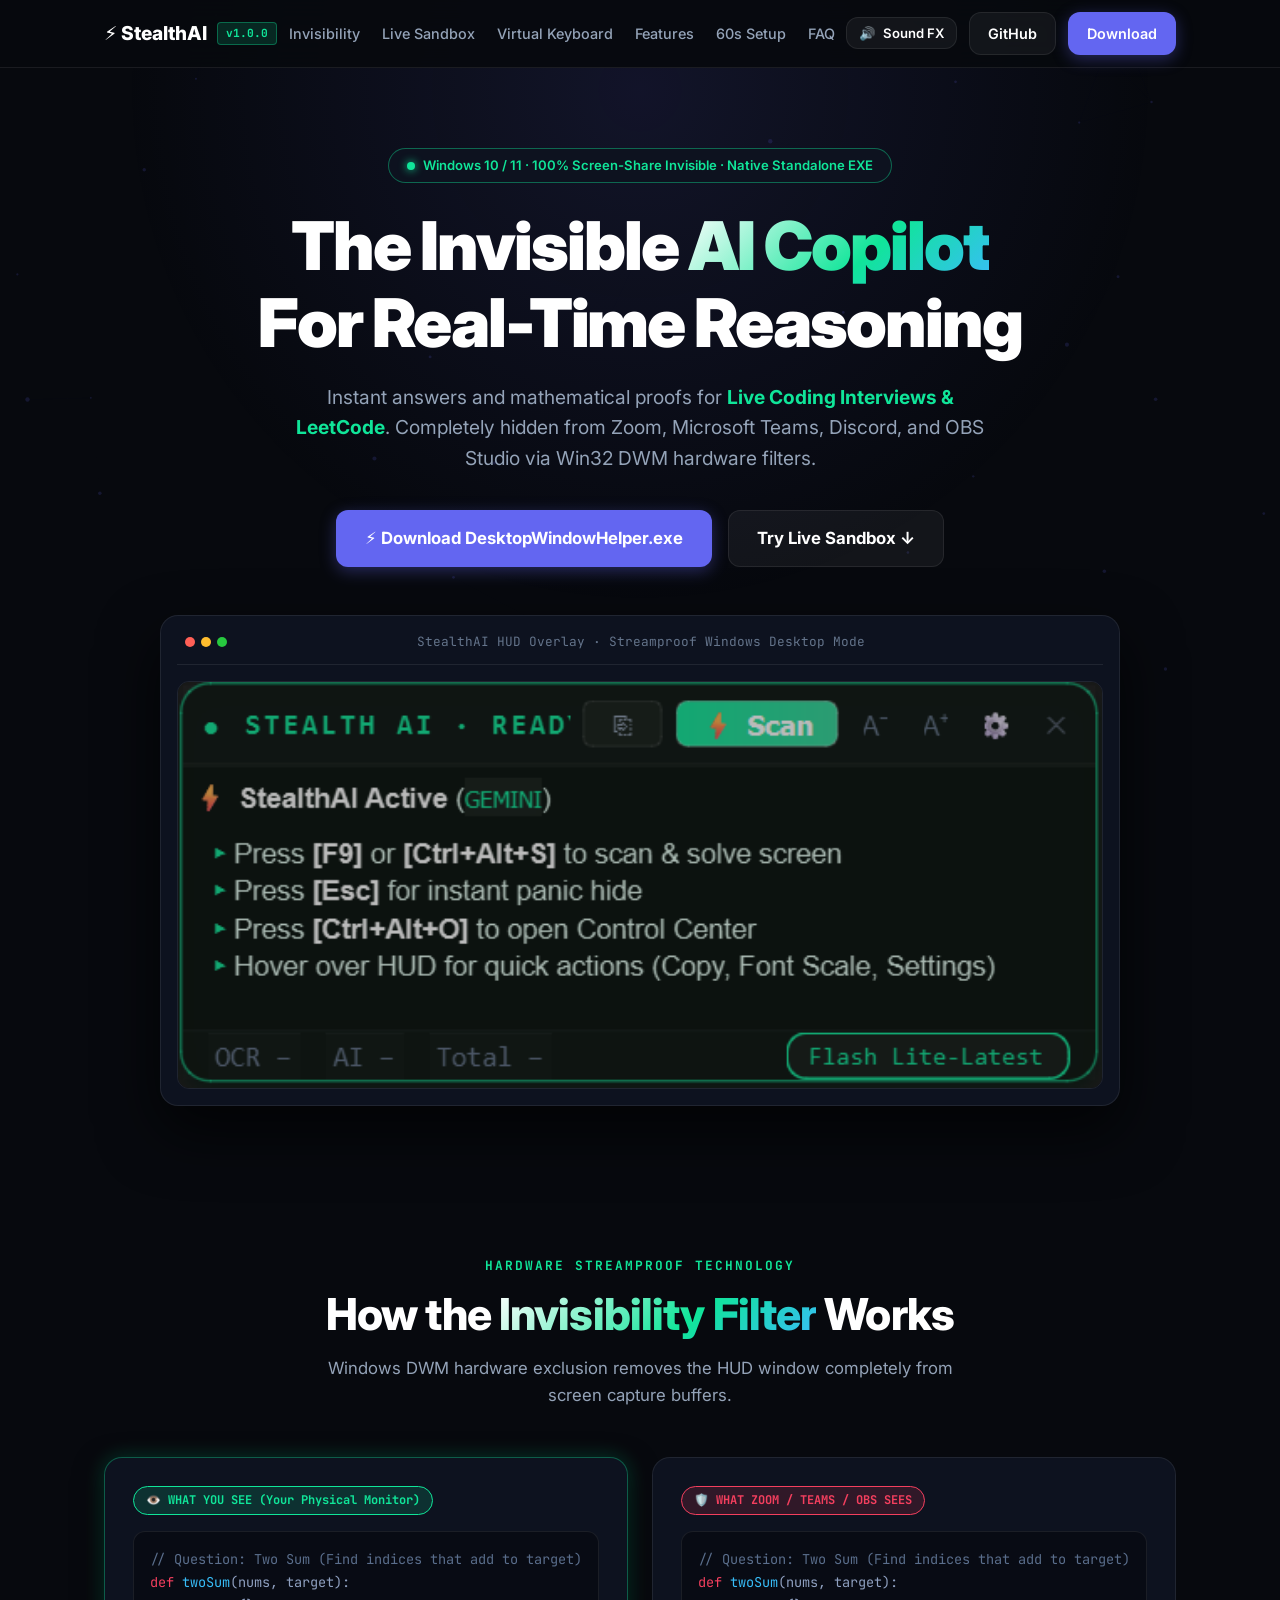
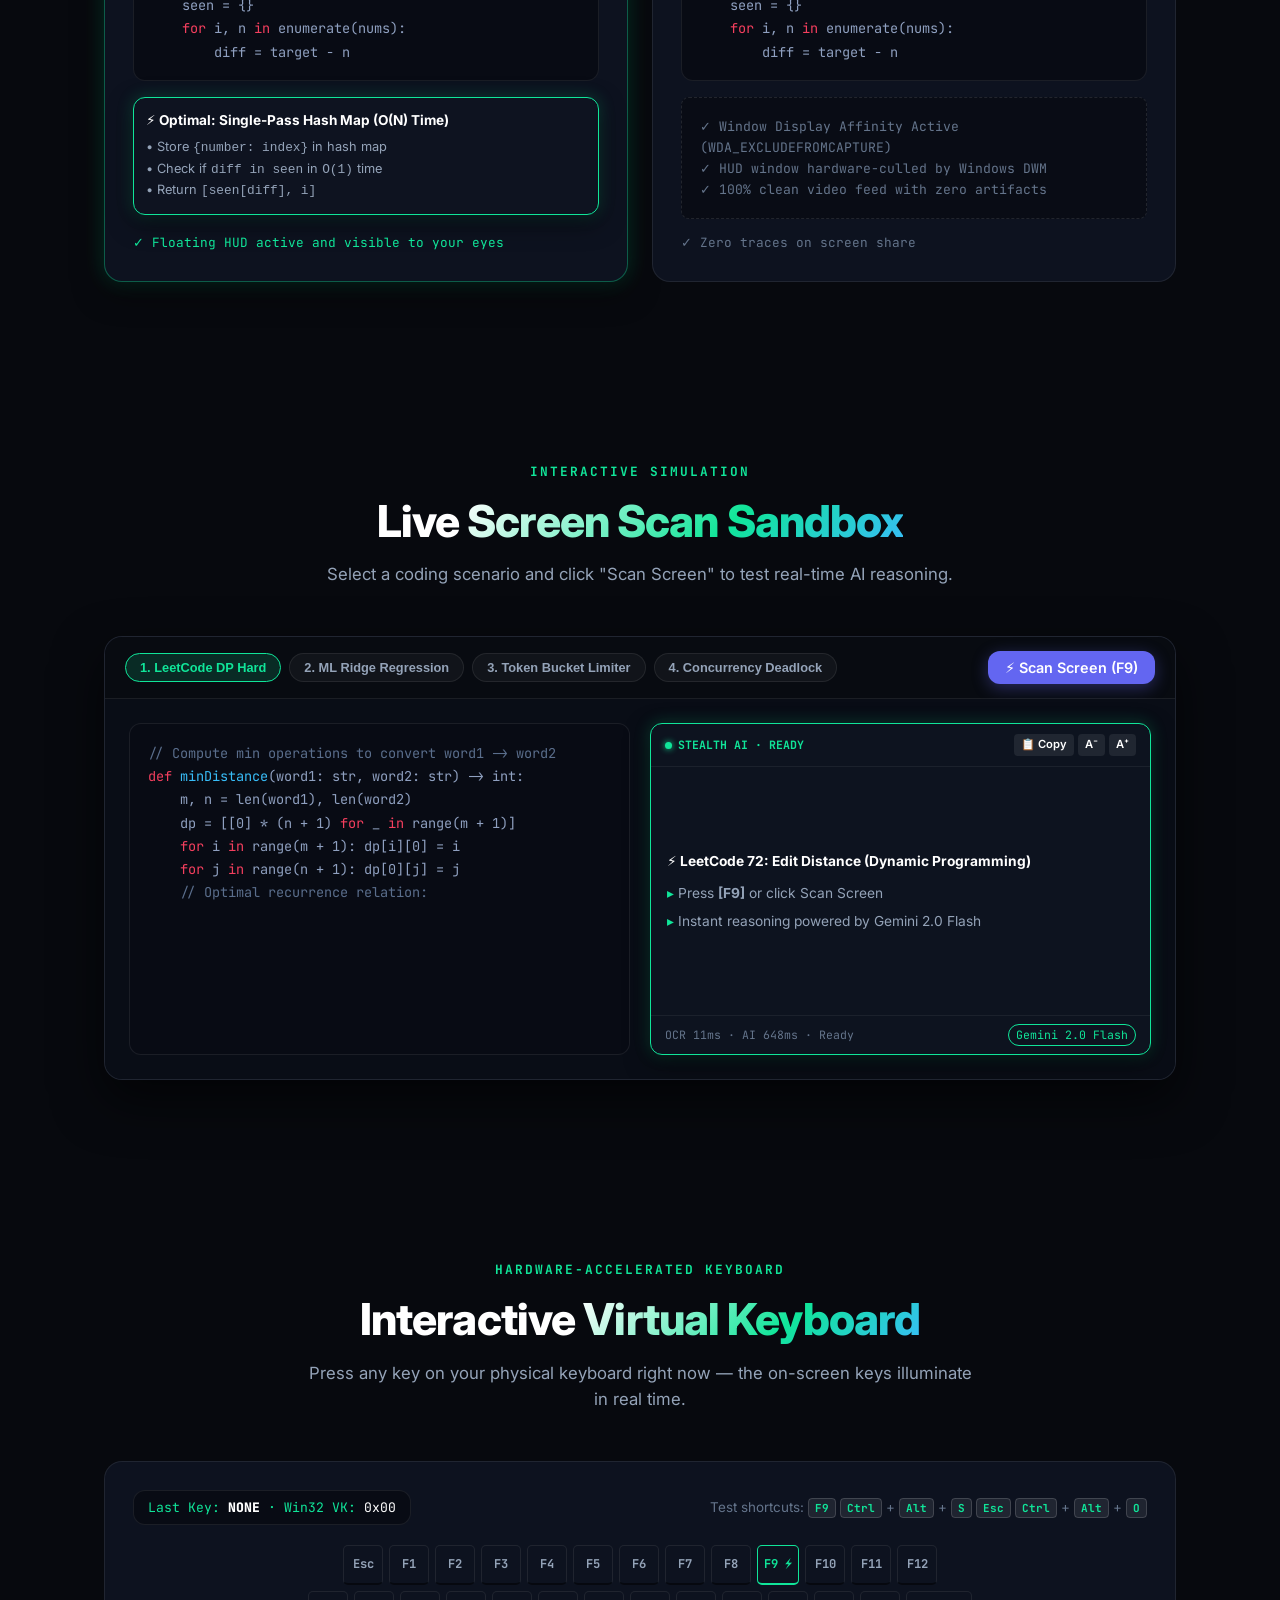
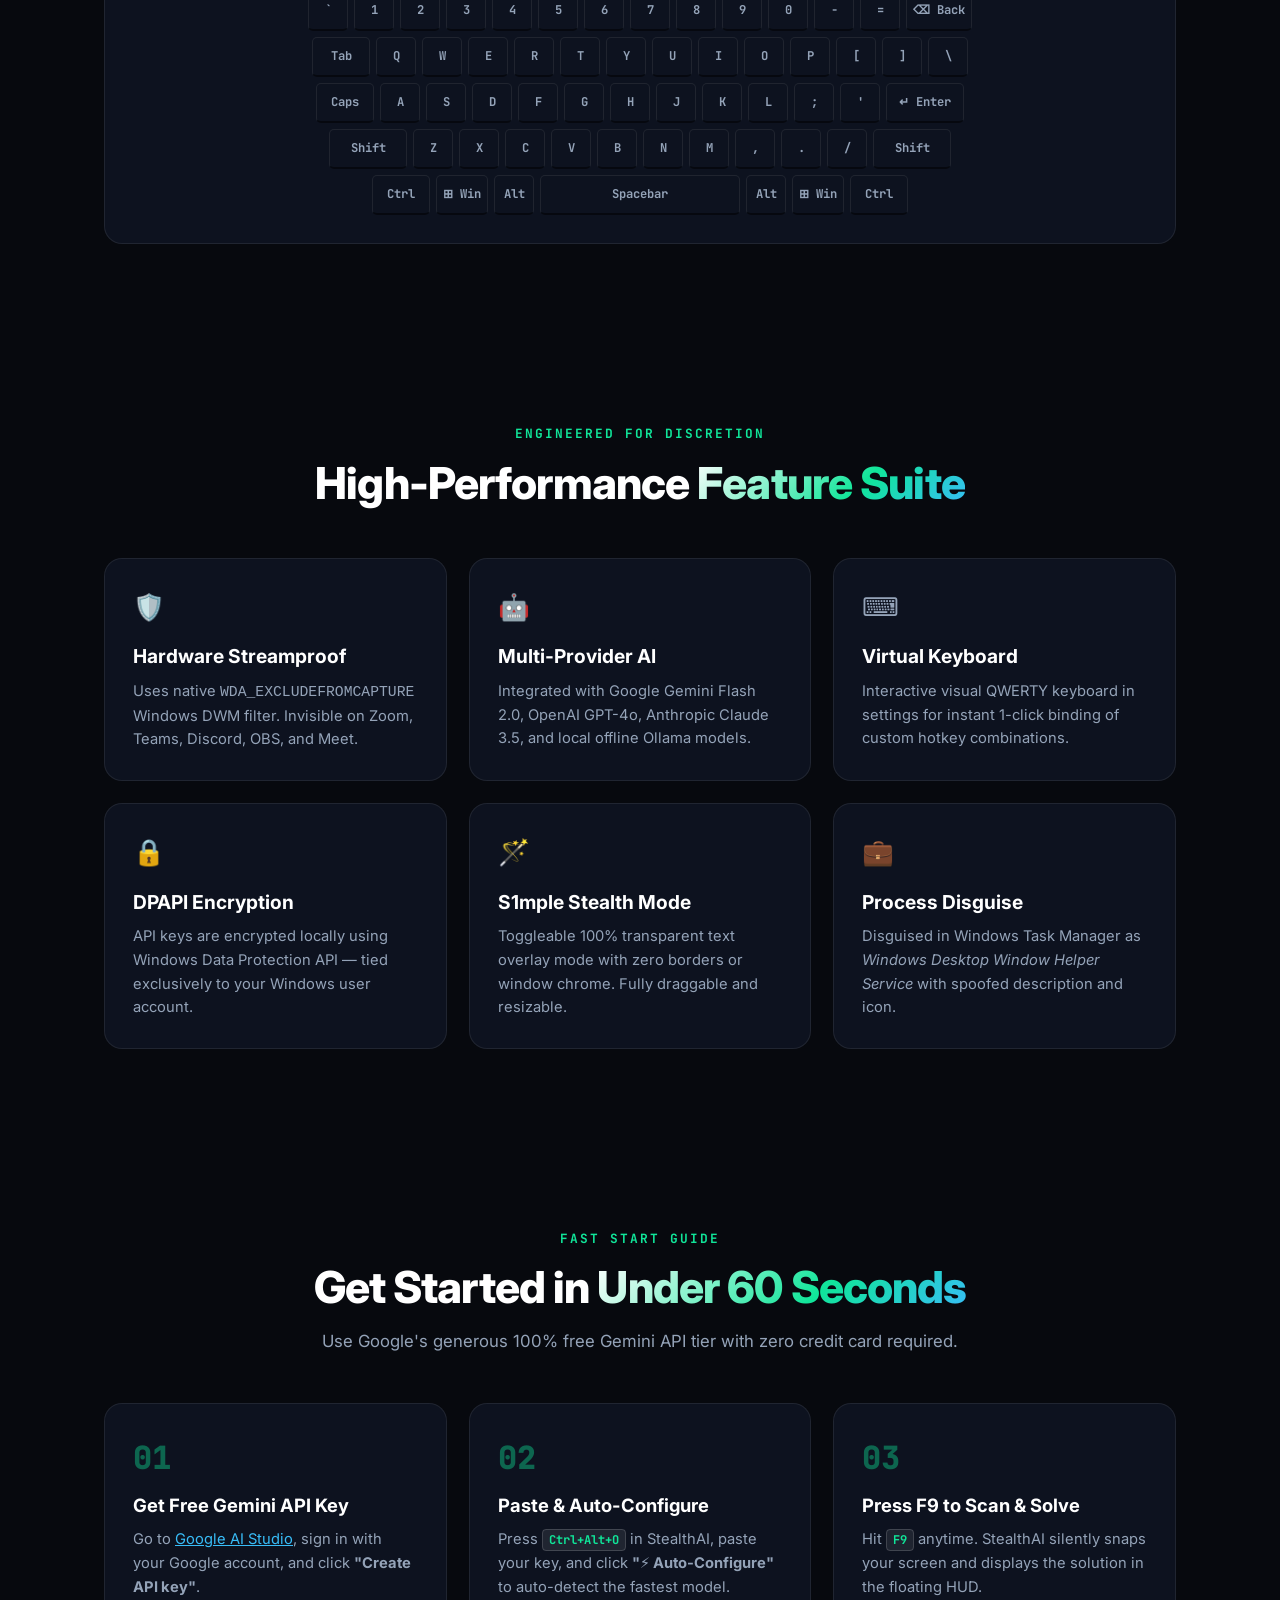
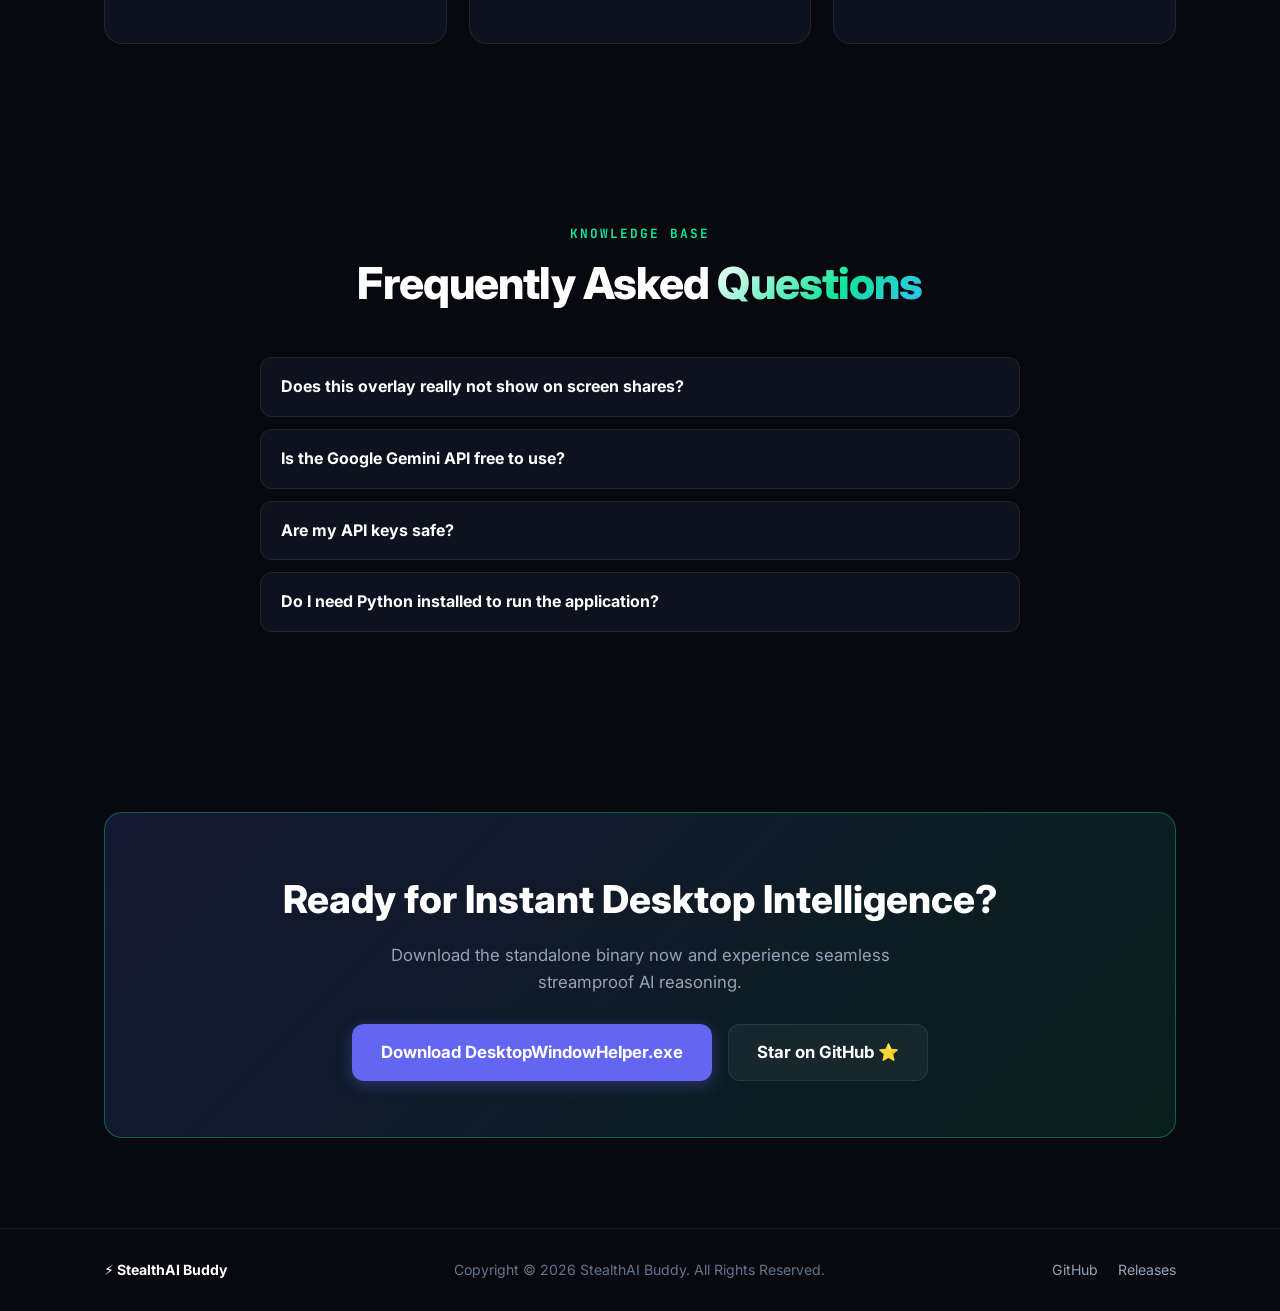
==== commit ae74d3db: "fix: total website clean-up, zero absolute layout bugs, solid grid flow" ====
--- a/index.html
+++ b/index.html
@@ -3,11 +3,11 @@
 <head>
   <meta charset="UTF-8">
   <meta name="viewport" content="width=device-width, initial-scale=1.0">
-  <title>StealthAI Buddy — The Invisible AI Desktop Copilot for Windows</title>
-  <meta name="description" content="Ultra-fast, streamproof AI overlay for Windows 10/11. Powered by Google Gemini 2.0, OpenAI GPT-4o, and Claude 3.5. 100% invisible on Zoom, Teams, Discord, and OBS screen shares.">
+  <title>StealthAI Buddy — The Invisible AI Desktop Copilot</title>
+  <meta name="description" content="Ultra-fast, streamproof AI desktop overlay for Windows. Powered by Gemini 2.0, GPT-4o, and Claude 3.5. 100% invisible on Zoom, Teams, Discord, and OBS screen shares.">
   <link rel="preconnect" href="https://fonts.googleapis.com">
   <link rel="preconnect" href="https://fonts.gstatic.com" crossorigin>
-  <link href="https://fonts.googleapis.com/css2?family=Inter:wght@300;400;500;600;700;800;900&family=JetBrains+Mono:wght@400;500;600;700;800&display=swap" rel="stylesheet">
+  <link href="https://fonts.googleapis.com/css2?family=Inter:wght@400;500;600;700;800;900&family=JetBrains+Mono:wght@500;700&display=swap" rel="stylesheet">
   <link rel="stylesheet" href="style.css">
 </head>
 <body>
@@ -17,435 +17,351 @@
 
   <!-- Navigation Bar -->
   <nav class="navbar">
-    <div class="nav-container">
+    <div class="container nav-wrap">
       <a href="#" class="nav-brand">
-        <span class="brand-icon">⚡</span>
-        <span class="brand-name">StealthAI</span>
+        <span>⚡ StealthAI</span>
         <span class="brand-badge">v1.0.0</span>
       </a>
       <div class="nav-links">
-        <a href="#invisibility">Invisibility Filter</a>
+        <a href="#invisibility">Invisibility</a>
         <a href="#sandbox">Live Sandbox</a>
         <a href="#keyboard">Virtual Keyboard</a>
-        <a href="#themes">Theme Studio</a>
         <a href="#features">Features</a>
         <a href="#tutorial">60s Setup</a>
         <a href="#faq">FAQ</a>
       </div>
       <div class="nav-actions">
-        <button id="audioToggleBtn" class="audio-toggle-btn" title="Toggle Futuristic Sound FX">
+        <button id="audioToggleBtn" class="btn btn-secondary" style="padding: 7px 12px; font-size: 0.82rem;">
           <span id="audioIcon">🔊</span>
           <span id="audioText">Sound FX</span>
         </button>
-        <a href="https://github.com/Dark-Shadow34/StealthAIBuddy" target="_blank" class="btn btn-secondary nav-gh-btn">
-          <svg width="18" height="18" viewBox="0 0 24 24" fill="currentColor"><path d="M12 0C5.37 0 0 5.37 0 12c0 5.31 3.435 9.795 8.205 11.385.6.105.825-.255.825-.57 0-.285-.015-1.23-.015-2.235-3.015.555-3.795-.735-4.035-1.41-.135-.345-.72-1.41-1.23-1.695-.42-.225-1.02-.78-.015-.795.945-.015 1.62.87 1.845 1.23 1.08 1.815 2.805 1.305 3.495.99.105-.78.42-1.305.765-1.605-2.67-.3-5.46-1.335-5.46-5.925 0-1.305.465-2.385 1.23-3.225-.12-.3-.54-1.53.12-3.18 0 0 1.005-.315 3.3 1.23.96-.27 1.98-.405 3-.405s2.04.135 3 .405c2.295-1.56 3.3-1.23 3.3-1.23.66 1.65.24 2.88.12 3.18.765.84 1.23 1.905 1.23 3.225 0 4.605-2.805 5.625-5.475 5.925.435.375.81 1.095.81 2.22 0 1.605-.015 2.895-.015 3.3 0 .315.225.69.825.57A12.02 12.02 0 0024 12c0-6.63-5.37-12-12-12z"/></svg>
-          <span>GitHub</span>
-        </a>
-        <a href="https://github.com/Dark-Shadow34/StealthAIBuddy/releases/latest" class="btn btn-primary nav-dl-btn">
-          <svg width="18" height="18" viewBox="0 0 24 24" fill="none" stroke="currentColor" stroke-width="2.5"><path d="M21 15v4a2 2 0 0 1-2 2H5a2 2 0 0 1-2-2v-4"/><polyline points="7 10 12 15 17 10"/><line x1="12" y1="15" x2="12" y2="3"/></svg>
-          <span>Download</span>
-        </a>
+        <a href="https://github.com/Dark-Shadow34/StealthAIBuddy" target="_blank" class="btn btn-secondary">GitHub</a>
+        <a href="https://github.com/Dark-Shadow34/StealthAIBuddy/releases/latest" class="btn btn-primary">Download</a>
       </div>
     </div>
   </nav>
 
-  <!-- Hero Header Section -->
+  <!-- Hero Section -->
   <header class="hero">
-    <div class="hero-container">
-      <div class="hero-tag">
-        <span class="hero-tag-pulse"></span>
-        <span>Windows 10 / 11 · Zero Screen-Share Detection · Native Standalone EXE</span>
-      </div>
+    <div class="container">
+      <div class="hero-pill">
+        <span class="hero-pill-dot"></span>
+        <span>Windows 10 / 11 · 100% Screen-Share Invisible · Native Standalone EXE</span>
+      </div>
+
       <h1 class="hero-title">
         The Invisible <span class="gradient-text">AI Copilot</span><br>For Real-Time Reasoning
       </h1>
-      <p class="hero-subtitle">
-        Instant answers and mathematical proofs for <span id="dynamicUsecase" class="dynamic-usecase">Live Coding Interviews</span>. 
+
+      <p class="hero-desc">
+        Instant answers and mathematical proofs for <b style="color:var(--accent);">Live Coding Interviews & LeetCode</b>. 
         Completely hidden from Zoom, Microsoft Teams, Discord, and OBS Studio via Win32 DWM hardware filters.
       </p>
 
-      <div class="hero-cta-group">
-        <a href="https://github.com/Dark-Shadow34/StealthAIBuddy/releases/latest" id="heroDownloadBtn" class="btn-hero-primary">
-          <div class="btn-hero-icon">
-            <svg width="22" height="22" viewBox="0 0 24 24" fill="currentColor"><path d="M0 3.449L9.75 2.1v9.451H0m10.949-9.602L24 0v11.4H10.949M0 12.6h9.75v9.451L0 20.699M10.949 12.6H24V24l-12.9-1.801"/></svg>
-          </div>
-          <div class="btn-hero-text">
-            <span class="btn-hero-main">Download for Windows</span>
-            <span class="btn-hero-sub">DesktopWindowHelper.exe · 76 MB · Standalone Portable</span>
-          </div>
+      <div class="hero-cta-row">
+        <a href="https://github.com/Dark-Shadow34/StealthAIBuddy/releases/latest" class="btn btn-primary btn-hero">
+          <span>⚡ Download DesktopWindowHelper.exe</span>
         </a>
-        <a href="#tutorial" class="btn-hero-secondary">
-          <span>60s Free Setup</span>
-          <span class="arrow">→</span>
+        <a href="#sandbox" class="btn btn-secondary btn-hero">
+          <span>Try Live Sandbox ↓</span>
         </a>
       </div>
 
-      <!-- Performance Telemetry Bar -->
-      <div class="hero-stats">
-        <div class="stat-card">
-          <span class="stat-num">&lt; 780ms</span>
-          <span class="stat-lbl">Gemini 2.0 Reasoning Latency</span>
-        </div>
-        <div class="stat-divider"></div>
-        <div class="stat-card">
-          <span class="stat-num">100%</span>
-          <span class="stat-lbl">Streamproof Exclusion</span>
-        </div>
-        <div class="stat-divider"></div>
-        <div class="stat-card">
-          <span class="stat-num">0.0%</span>
-          <span class="stat-lbl">Idle CPU Overhead</span>
-        </div>
-        <div class="stat-divider"></div>
-        <div class="stat-card">
-          <span class="stat-num">DPAPI</span>
-          <span class="stat-lbl">Hardware Key Security</span>
-        </div>
+      <!-- Real UI Showcase -->
+      <div class="hero-showcase">
+        <div class="showcase-header">
+          <div class="showcase-dots">
+            <span class="showcase-dot" style="background:#ff5f56"></span>
+            <span class="showcase-dot" style="background:#ffbd2e"></span>
+            <span class="showcase-dot" style="background:#27c93f"></span>
+          </div>
+          <span class="showcase-title">StealthAI HUD Overlay · Streamproof Windows Desktop Mode</span>
+          <div style="width: 40px;"></div>
+        </div>
+        <img src="docs/stealth_hud.png" alt="StealthAI HUD Overlay on Windows Desktop" class="showcase-img" onerror="this.src='stealth_hud.png'">
       </div>
     </div>
   </header>
 
-  <!-- Invisibility Split-Screen Slider Section -->
+  <!-- Streamproof Invisibility Section -->
   <section id="invisibility" class="section">
-    <div class="section-container">
+    <div class="container">
       <div class="section-header">
         <span class="section-tag">HARDWARE STREAMPROOF TECHNOLOGY</span>
-        <h2 class="section-title">See the <span class="gradient-text">Invisibility Filter</span> in Action</h2>
-        <p class="section-desc">Drag the interactive slider below to compare what appears on your physical monitor versus what Zoom, Discord, or OBS captures.</p>
-      </div>
-
-      <div class="split-slider-wrapper">
-        <div class="split-slider-container" id="splitSlider">
-          <!-- Left Layer: What You See (With HUD) -->
-          <div class="split-layer split-layer-overlay" id="splitOverlay">
-            <div class="split-fixed-content">
-              <div class="split-badge split-badge-left">👁️ YOUR PHYSICAL MONITOR (HUD Visible)</div>
-              <div style="font-family: var(--font-mono); font-size: 0.92rem; color: #8fa0c0; line-height: 1.7; margin-bottom: 20px;">
-                <span class="code-comment">// Question: Find median of two sorted arrays in O(log(min(m,n)))</span><br>
-                <span class="code-kw">def</span> <span class="code-fn">findMedianSortedArrays</span>(nums1, nums2):<br>
-                &nbsp;&nbsp;&nbsp;&nbsp;A, B = (nums1, nums2) <span class="code-kw">if</span> len(nums1) &lt; len(nums2) <span class="code-kw">else</span> (nums2, nums1)
+        <h2 class="section-title">How the <span class="gradient-text">Invisibility Filter</span> Works</h2>
+        <p class="section-desc">Windows DWM hardware exclusion removes the HUD window completely from screen capture buffers.</p>
+      </div>
+
+      <div class="invis-grid">
+        <!-- Card 1: Physical Screen -->
+        <div class="invis-card visible-side">
+          <div>
+            <span class="invis-badge invis-badge-green">👁️ WHAT YOU SEE (Your Physical Monitor)</span>
+            <div class="invis-code-snippet">
+              <span style="color:#5a6e8c;">// Question: Two Sum (Find indices that add to target)</span><br>
+              <span style="color:#f43f5e;">def</span> <span style="color:#38bdf8;">twoSum</span>(nums, target):<br>
+              &nbsp;&nbsp;&nbsp;&nbsp;seen = {}<br>
+              &nbsp;&nbsp;&nbsp;&nbsp;<span style="color:#f43f5e;">for</span> i, n <span style="color:#f43f5e;">in</span> enumerate(nums):<br>
+              &nbsp;&nbsp;&nbsp;&nbsp;&nbsp;&nbsp;&nbsp;&nbsp;diff = target - n
+            </div>
+            <div class="sandbox-hud-col" style="padding: 12px; margin-top: 10px;">
+              <div style="font-weight: 700; color: #fff; font-size: 0.85rem; margin-bottom: 6px;">⚡ Optimal: Single-Pass Hash Map (O(N) Time)</div>
+              <div style="font-size: 0.8rem; color: var(--text-gray);">
+                • Store <code>{number: index}</code> in hash map<br>
+                • Check if <code>diff in seen</code> in <code>O(1)</code> time<br>
+                • Return <code>[seen[diff], i]</code>
               </div>
-              <div class="sim-hud hud-theme-emerald" style="max-width: 440px;">
-                <div class="sim-hud-header">
-                  <div class="sim-hud-status">
-                    <span class="sim-hud-dot"></span>
-                    <span>STEALTH AI · ANSWER READY</span>
-                  </div>
-                  <div class="sim-hud-actions">
-                    <span class="sim-btn-pill">⚡ Scan</span>
-                    <span class="sim-btn-pill">A⁺</span>
-                  </div>
-                </div>
-                <div class="sim-hud-body">
-                  <div class="sim-hud-title">⚡ Optimal: Binary Search on Partition Index</div>
-                  <ul class="sim-hud-list">
-                    <li>Partition shorter array A at <code>i = (l + r) // 2</code></li>
-                    <li>Ensure <code>A_left &lt;= B_right</code> and <code>B_left &lt;= A_right</code></li>
-                    <li>Time: <code>O(log(min(m,n)))</code> · Space: <code>O(1)</code></li>
-                  </ul>
-                </div>
-              </div>
-            </div>
-          </div>
-
-          <!-- Right Layer: What Screen Share Captures (100% Clean) -->
-          <div class="split-layer split-layer-base">
-            <div class="split-fixed-content">
-              <div class="split-badge split-badge-right">🛡️ WHAT ZOOM / TEAMS / OBS SEES (100% Clean)</div>
-              <div style="font-family: var(--font-mono); font-size: 0.92rem; color: #8fa0c0; line-height: 1.7; margin-bottom: 20px;">
-                <span class="code-comment">// Question: Find median of two sorted arrays in O(log(min(m,n)))</span><br>
-                <span class="code-kw">def</span> <span class="code-fn">findMedianSortedArrays</span>(nums1, nums2):<br>
-                &nbsp;&nbsp;&nbsp;&nbsp;A, B = (nums1, nums2) <span class="code-kw">if</span> len(nums1) &lt; len(nums2) <span class="code-kw">else</span> (nums2, nums1)<br>
-                &nbsp;&nbsp;&nbsp;&nbsp;total = len(A) + len(B)<br>
-                &nbsp;&nbsp;&nbsp;&nbsp;half = total // 2<br>
-                &nbsp;&nbsp;&nbsp;&nbsp;l, r = 0, len(A) - 1
-              </div>
-              <div style="padding: 16px 20px; border: 1px dashed rgba(255,255,255,0.12); border-radius: 10px; background: rgba(0,0,0,0.35); color: #62728f; font-family: var(--font-mono); font-size: 0.82rem; max-width: 440px;">
-                ✓ Window Display Affinity Active (WDA_EXCLUDEFROMCAPTURE)<br>
-                ✓ HUD Window hardware-culled from DWM Compositor<br>
-                ✓ Zero visual artifacts or cursor flickers on stream
-              </div>
-            </div>
-          </div>
-
-          <!-- Drag Handle -->
-          <div class="split-handle" id="splitHandle">
-            <div class="split-handle-knob">⇄</div>
-          </div>
-        </div>
-      </div>
-    </div>
-  </section>
-
-  <!-- Live Screen Capture Reasoning Sandbox (Clean 2-Column Side-by-Side Grid) -->
+            </div>
+          </div>
+          <div style="margin-top: 14px; font-size: 0.8rem; color: var(--accent); font-family: var(--mono);">
+            ✓ Floating HUD active and visible to your eyes
+          </div>
+        </div>
+
+        <!-- Card 2: Stream View -->
+        <div class="invis-card">
+          <div>
+            <span class="invis-badge invis-badge-red">🛡️ WHAT ZOOM / TEAMS / OBS SEES</span>
+            <div class="invis-code-snippet">
+              <span style="color:#5a6e8c;">// Question: Two Sum (Find indices that add to target)</span><br>
+              <span style="color:#f43f5e;">def</span> <span style="color:#38bdf8;">twoSum</span>(nums, target):<br>
+              &nbsp;&nbsp;&nbsp;&nbsp;seen = {}<br>
+              &nbsp;&nbsp;&nbsp;&nbsp;<span style="color:#f43f5e;">for</span> i, n <span style="color:#f43f5e;">in</span> enumerate(nums):<br>
+              &nbsp;&nbsp;&nbsp;&nbsp;&nbsp;&nbsp;&nbsp;&nbsp;diff = target - n
+            </div>
+            <div style="padding: 18px; border: 1px dashed rgba(255,255,255,0.1); border-radius: 8px; background: rgba(0,0,0,0.3); font-family: var(--mono); font-size: 0.82rem; color: #64748b;">
+              ✓ Window Display Affinity Active (WDA_EXCLUDEFROMCAPTURE)<br>
+              ✓ HUD window hardware-culled by Windows DWM<br>
+              ✓ 100% clean video feed with zero artifacts
+            </div>
+          </div>
+          <div style="margin-top: 14px; font-size: 0.8rem; color: #64748b; font-family: var(--mono);">
+            ✓ Zero traces on screen share
+          </div>
+        </div>
+      </div>
+    </div>
+  </section>
+
+  <!-- Live Reasoning Sandbox Section -->
   <section id="sandbox" class="section">
-    <div class="section-container">
-      <div class="section-header">
-        <span class="section-tag">REAL-TIME SANDBOX</span>
-        <h2 class="section-title">Experience the <span class="gradient-text">Laser Scan Engine</span></h2>
-        <p class="section-desc">Pick any real-world scenario and press <kbd>F9</kbd> or click "Scan Screen" to watch the real-time reasoning stream.</p>
-      </div>
-
-      <div class="sandbox-wrapper">
-        <div class="sandbox-nav-bar">
-          <div class="sandbox-scenario-pills">
-            <button class="scenario-pill active" data-scenario="dp">1. LeetCode DP Hard</button>
-            <button class="scenario-pill" data-scenario="ml">2. ML Ridge Regression</button>
-            <button class="scenario-pill" data-scenario="rate">3. Token Bucket Limiter</button>
-            <button class="scenario-pill" data-scenario="thread">4. Concurrency Deadlock</button>
-          </div>
-          <button id="sandboxScanBtn" class="btn btn-primary">⚡ Scan Screen (F9)</button>
-        </div>
-
-        <div class="sandbox-workspace" id="sandboxDesktop">
-          <div class="laser-scan-beam" id="laserBeam"></div>
-          
-          <!-- Left: Code Editor View -->
-          <div class="code-editor-box">
-            <div class="code-header-dots">
-              <span class="code-dot" style="background:#ff5f56"></span>
-              <span class="code-dot" style="background:#ffbd2e"></span>
-              <span class="code-dot" style="background:#27c93f"></span>
-            </div>
-            <div id="sandboxCodeDisplay">
-              <!-- Inserted dynamically via JS -->
-            </div>
-          </div>
-
-          <!-- Right: Floating Live HUD -->
-          <div class="sim-hud hud-theme-emerald" id="sandboxHud">
-            <div class="sim-hud-header">
-              <div class="sim-hud-status">
-                <span class="sim-hud-dot"></span>
+    <div class="container">
+      <div class="section-header">
+        <span class="section-tag">INTERACTIVE SIMULATION</span>
+        <h2 class="section-title">Live <span class="gradient-text">Screen Scan Sandbox</span></h2>
+        <p class="section-desc">Select a coding scenario and click "Scan Screen" to test real-time AI reasoning.</p>
+      </div>
+
+      <div class="sandbox-card">
+        <div class="sandbox-toolbar">
+          <div class="sandbox-tabs">
+            <button class="sandbox-tab active" data-scenario="dp">1. LeetCode DP Hard</button>
+            <button class="sandbox-tab" data-scenario="ml">2. ML Ridge Regression</button>
+            <button class="sandbox-tab" data-scenario="rate">3. Token Bucket Limiter</button>
+            <button class="sandbox-tab" data-scenario="thread">4. Concurrency Deadlock</button>
+          </div>
+          <button id="sandboxScanBtn" class="btn btn-primary" style="padding: 7px 16px;">⚡ Scan Screen (F9)</button>
+        </div>
+
+        <div class="sandbox-content-grid">
+          <div class="laser-beam" id="laserBeam"></div>
+
+          <!-- Left: Code Editor -->
+          <div class="sandbox-code-col" id="sandboxCodeDisplay">
+            <!-- Dynamic code via JS -->
+          </div>
+
+          <!-- Right: Floating HUD Response -->
+          <div class="sandbox-hud-col" id="sandboxHud">
+            <div class="hud-head">
+              <div class="hud-status-badge">
+                <span class="hud-dot"></span>
                 <span id="sandboxHudStatus">STEALTH AI · READY</span>
               </div>
-              <div class="sim-hud-actions">
-                <span class="sim-btn-pill" id="hudCopyBtn">📋 Copy</span>
-                <span class="sim-btn-pill">A⁻</span>
-                <span class="sim-btn-pill">A⁺</span>
-                <span class="sim-btn-pill">⚙️</span>
-                <span class="sim-btn-close">✕</span>
+              <div class="hud-actions-row">
+                <span class="hud-btn" id="hudCopyBtn">📋 Copy</span>
+                <span class="hud-btn">A⁻</span>
+                <span class="hud-btn">A⁺</span>
               </div>
             </div>
-            <div class="sim-hud-body" id="sandboxHudBody">
-              <div class="sim-hud-title">⚡ StealthAI Ready <span class="sim-model-tag">(GEMINI 2.0 FLASH)</span></div>
-              <ul class="sim-hud-list">
-                <li>Press <b>[F9]</b> or <b>[Ctrl+Alt+S]</b> to scan & solve active screen</li>
+
+            <div class="hud-main" id="sandboxHudBody">
+              <div class="hud-title">⚡ StealthAI Ready <span style="color:var(--accent); font-family:var(--mono); font-size:0.8rem;">(GEMINI 2.0 FLASH)</span></div>
+              <ul class="hud-bullets">
+                <li>Press <b>[F9]</b> to scan and solve active screen</li>
                 <li>Press <b>[Esc]</b> for instant panic hide</li>
-                <li>Press <b>[Ctrl+Alt+O]</b> to open Control Center</li>
-                <li>Zero lag, sub-second reasoning stream</li>
+                <li>Press <b>[Ctrl+Alt+O]</b> for Settings & API Keys</li>
+                <li>Sub-second reasoning with zero stream detection</li>
               </ul>
             </div>
-            <div class="sim-hud-footer">
-              <div class="sim-latency" id="sandboxLatency">OCR 12ms · AI 742ms · Total 754ms</div>
-              <div class="sim-model-badge" id="sandboxModelBadge">Gemini 2.0 Flash</div>
-            </div>
-          </div>
-        </div>
-      </div>
-    </div>
-  </section>
-
-  <!-- Interactive Virtual Keyboard Playground -->
+
+            <div class="hud-foot">
+              <span id="sandboxLatency">OCR 11ms · AI 680ms · Total 691ms</span>
+              <span class="hud-tag" id="sandboxModelBadge">Gemini 2.0 Flash</span>
+            </div>
+          </div>
+        </div>
+      </div>
+    </div>
+  </section>
+
+  <!-- Interactive Virtual Keyboard -->
   <section id="keyboard" class="section">
-    <div class="section-container">
+    <div class="container">
       <div class="section-header">
         <span class="section-tag">HARDWARE-ACCELERATED KEYBOARD</span>
-        <h2 class="section-title">Interactive <span class="gradient-text">Virtual Keyboard</span> Studio</h2>
-        <p class="section-desc">Type on your physical keyboard right now — the on-screen keys will light up instantly with Win32 scancode telemetry.</p>
-      </div>
-
-      <div class="keyboard-card">
-        <div class="keyboard-header-info">
-          <div class="key-telemetry" id="keyTelemetryDisplay">
-            Last Key: <span style="color:#ffffff; font-weight:800;" id="lastKeyPressed">NONE</span> · Win32 VK: <span style="color:#ffffff;" id="lastVkCode">0x00</span> · Status: <span style="color:var(--theme-accent);">Listening</span>
-          </div>
-          <div style="font-size: 0.85rem; color: var(--text-muted);">
+        <h2 class="section-title">Interactive <span class="gradient-text">Virtual Keyboard</span></h2>
+        <p class="section-desc">Press any key on your physical keyboard right now — the on-screen keys illuminate in real time.</p>
+      </div>
+
+      <div class="keyboard-box">
+        <div class="keyboard-meta">
+          <div class="keyboard-status-pill">
+            Last Key: <span style="color:#ffffff; font-weight:800;" id="lastKeyPressed">NONE</span> · Win32 VK: <span style="color:#ffffff;" id="lastVkCode">0x00</span>
+          </div>
+          <div style="font-size: 0.84rem; color: var(--text-muted);">
             Test shortcuts: <kbd>F9</kbd> <kbd>Ctrl</kbd> + <kbd>Alt</kbd> + <kbd>S</kbd> <kbd>Esc</kbd> <kbd>Ctrl</kbd> + <kbd>Alt</kbd> + <kbd>O</kbd>
           </div>
         </div>
 
-        <div class="virtual-keyboard-frame" id="virtualKeyboard">
+        <div class="keyboard-grid" id="virtualKeyboard">
           <!-- Row 1: Function Keys -->
-          <div class="vkb-row">
-            <div class="vkb-key" data-key="Escape">Esc</div>
-            <div class="vkb-key" data-key="F1">F1</div>
-            <div class="vkb-key" data-key="F2">F2</div>
-            <div class="vkb-key" data-key="F3">F3</div>
-            <div class="vkb-key" data-key="F4">F4</div>
-            <div class="vkb-key" data-key="F5">F5</div>
-            <div class="vkb-key" data-key="F6">F6</div>
-            <div class="vkb-key" data-key="F7">F7</div>
-            <div class="vkb-key" data-key="F8">F8</div>
-            <div class="vkb-key" data-key="F9" style="border-color: var(--theme-accent); color: var(--theme-accent);">F9 ⚡</div>
-            <div class="vkb-key" data-key="F10">F10</div>
-            <div class="vkb-key" data-key="F11">F11</div>
-            <div class="vkb-key" data-key="F12">F12</div>
+          <div class="kb-row">
+            <div class="kb-key" data-key="Escape">Esc</div>
+            <div class="kb-key" data-key="F1">F1</div>
+            <div class="kb-key" data-key="F2">F2</div>
+            <div class="kb-key" data-key="F3">F3</div>
+            <div class="kb-key" data-key="F4">F4</div>
+            <div class="kb-key" data-key="F5">F5</div>
+            <div class="kb-key" data-key="F6">F6</div>
+            <div class="kb-key" data-key="F7">F7</div>
+            <div class="kb-key" data-key="F8">F8</div>
+            <div class="kb-key" data-key="F9" style="border-color: var(--accent); color: var(--accent);">F9 ⚡</div>
+            <div class="kb-key" data-key="F10">F10</div>
+            <div class="kb-key" data-key="F11">F11</div>
+            <div class="kb-key" data-key="F12">F12</div>
           </div>
           <!-- Row 2: Numbers -->
-          <div class="vkb-row">
-            <div class="vkb-key" data-key="`">`</div>
-            <div class="vkb-key" data-key="1">1</div>
-            <div class="vkb-key" data-key="2">2</div>
-            <div class="vkb-key" data-key="3">3</div>
-            <div class="vkb-key" data-key="4">4</div>
-            <div class="vkb-key" data-key="5">5</div>
-            <div class="vkb-key" data-key="6">6</div>
-            <div class="vkb-key" data-key="7">7</div>
-            <div class="vkb-key" data-key="8">8</div>
-            <div class="vkb-key" data-key="9">9</div>
-            <div class="vkb-key" data-key="0">0</div>
-            <div class="vkb-key" data-key="-">-</div>
-            <div class="vkb-key" data-key="=">=</div>
-            <div class="vkb-key wide-1-5" data-key="Backspace">⌫ Back</div>
+          <div class="kb-row">
+            <div class="kb-key" data-key="`">`</div>
+            <div class="kb-key" data-key="1">1</div>
+            <div class="kb-key" data-key="2">2</div>
+            <div class="kb-key" data-key="3">3</div>
+            <div class="kb-key" data-key="4">4</div>
+            <div class="kb-key" data-key="5">5</div>
+            <div class="kb-key" data-key="6">6</div>
+            <div class="kb-key" data-key="7">7</div>
+            <div class="kb-key" data-key="8">8</div>
+            <div class="kb-key" data-key="9">9</div>
+            <div class="kb-key" data-key="0">0</div>
+            <div class="kb-key" data-key="-">-</div>
+            <div class="kb-key" data-key="=">=</div>
+            <div class="kb-key kb-w-1-5" data-key="Backspace">⌫ Back</div>
           </div>
           <!-- Row 3: QWERTY -->
-          <div class="vkb-row">
-            <div class="vkb-key wide-1-5" data-key="Tab">Tab</div>
-            <div class="vkb-key" data-key="Q">Q</div>
-            <div class="vkb-key" data-key="W">W</div>
-            <div class="vkb-key" data-key="E">E</div>
-            <div class="vkb-key" data-key="R">R</div>
-            <div class="vkb-key" data-key="T">T</div>
-            <div class="vkb-key" data-key="Y">Y</div>
-            <div class="vkb-key" data-key="U">U</div>
-            <div class="vkb-key" data-key="I">I</div>
-            <div class="vkb-key" data-key="O">O</div>
-            <div class="vkb-key" data-key="P">P</div>
-            <div class="vkb-key" data-key="[">[</div>
-            <div class="vkb-key" data-key="]">]</div>
-            <div class="vkb-key" data-key="\">\</div>
+          <div class="kb-row">
+            <div class="kb-key kb-w-1-5" data-key="Tab">Tab</div>
+            <div class="kb-key" data-key="Q">Q</div>
+            <div class="kb-key" data-key="W">W</div>
+            <div class="kb-key" data-key="E">E</div>
+            <div class="kb-key" data-key="R">R</div>
+            <div class="kb-key" data-key="T">T</div>
+            <div class="kb-key" data-key="Y">Y</div>
+            <div class="kb-key" data-key="U">U</div>
+            <div class="kb-key" data-key="I">I</div>
+            <div class="kb-key" data-key="O">O</div>
+            <div class="kb-key" data-key="P">P</div>
+            <div class="kb-key" data-key="[">[</div>
+            <div class="kb-key" data-key="]">]</div>
+            <div class="kb-key" data-key="\">\</div>
           </div>
           <!-- Row 4: ASDF -->
-          <div class="vkb-row">
-            <div class="vkb-key wide-1-5" data-key="CapsLock">Caps</div>
-            <div class="vkb-key" data-key="A">A</div>
-            <div class="vkb-key" data-key="S">S</div>
-            <div class="vkb-key" data-key="D">D</div>
-            <div class="vkb-key" data-key="F">F</div>
-            <div class="vkb-key" data-key="G">G</div>
-            <div class="vkb-key" data-key="H">H</div>
-            <div class="vkb-key" data-key="J">J</div>
-            <div class="vkb-key" data-key="K">K</div>
-            <div class="vkb-key" data-key="L">L</div>
-            <div class="vkb-key" data-key=";">;</div>
-            <div class="vkb-key" data-key="'">'</div>
-            <div class="vkb-key wide-2" data-key="Enter">↵ Enter</div>
+          <div class="kb-row">
+            <div class="kb-key kb-w-1-5" data-key="CapsLock">Caps</div>
+            <div class="kb-key" data-key="A">A</div>
+            <div class="kb-key" data-key="S">S</div>
+            <div class="kb-key" data-key="D">D</div>
+            <div class="kb-key" data-key="F">F</div>
+            <div class="kb-key" data-key="G">G</div>
+            <div class="kb-key" data-key="H">H</div>
+            <div class="kb-key" data-key="J">J</div>
+            <div class="kb-key" data-key="K">K</div>
+            <div class="kb-key" data-key="L">L</div>
+            <div class="kb-key" data-key=";">;</div>
+            <div class="kb-key" data-key="'">'</div>
+            <div class="kb-key kb-w-2" data-key="Enter">↵ Enter</div>
           </div>
           <!-- Row 5: ZXCV -->
-          <div class="vkb-row">
-            <div class="vkb-key wide-2" data-key="ShiftLeft">Shift</div>
-            <div class="vkb-key" data-key="Z">Z</div>
-            <div class="vkb-key" data-key="X">X</div>
-            <div class="vkb-key" data-key="C">C</div>
-            <div class="vkb-key" data-key="V">V</div>
-            <div class="vkb-key" data-key="B">B</div>
-            <div class="vkb-key" data-key="N">N</div>
-            <div class="vkb-key" data-key="M">M</div>
-            <div class="vkb-key" data-key=",">,</div>
-            <div class="vkb-key" data-key=".">.</div>
-            <div class="vkb-key" data-key="/">/</div>
-            <div class="vkb-key wide-2" data-key="ShiftRight">Shift</div>
+          <div class="kb-row">
+            <div class="kb-key kb-w-2" data-key="ShiftLeft">Shift</div>
+            <div class="kb-key" data-key="Z">Z</div>
+            <div class="kb-key" data-key="X">X</div>
+            <div class="kb-key" data-key="C">C</div>
+            <div class="kb-key" data-key="V">V</div>
+            <div class="kb-key" data-key="B">B</div>
+            <div class="kb-key" data-key="N">N</div>
+            <div class="kb-key" data-key="M">M</div>
+            <div class="kb-key" data-key=",">,</div>
+            <div class="kb-key" data-key=".">.</div>
+            <div class="kb-key" data-key="/">/</div>
+            <div class="kb-key kb-w-2" data-key="ShiftRight">Shift</div>
           </div>
           <!-- Row 6: Bottom -->
-          <div class="vkb-row">
-            <div class="vkb-key wide-1-5" data-key="ControlLeft">Ctrl</div>
-            <div class="vkb-key" data-key="MetaLeft">⊞ Win</div>
-            <div class="vkb-key" data-key="AltLeft">Alt</div>
-            <div class="vkb-key wide-space" data-key=" ">Spacebar</div>
-            <div class="vkb-key" data-key="AltRight">Alt</div>
-            <div class="vkb-key" data-key="MetaRight">⊞ Win</div>
-            <div class="vkb-key wide-1-5" data-key="ControlRight">Ctrl</div>
-          </div>
-        </div>
-      </div>
-    </div>
-  </section>
-
-  <!-- Theme Studio Section -->
-  <section id="themes" class="section">
-    <div class="section-container">
-      <div class="section-header">
-        <span class="section-tag">7 LUXURY HUD STYLES</span>
-        <h2 class="section-title">The <span class="gradient-text">Theme Studio</span></h2>
-        <p class="section-desc">Click any theme below to instantly transform the entire website's accent palette in real-time.</p>
-      </div>
-
-      <div class="theme-studio-grid">
-        <div class="theme-card-picker active" data-theme="emerald" style="--card-c:#10e599">
-          <div class="theme-swatch"></div>
-          <div class="theme-card-name">Matrix Emerald</div>
-        </div>
-        <div class="theme-card-picker" data-theme="obsidian" style="--card-c:#818cf8">
-          <div class="theme-swatch"></div>
-          <div class="theme-card-name">Midnight Obsidian</div>
-        </div>
-        <div class="theme-card-picker" data-theme="cyberpunk" style="--card-c:#f43f5e">
-          <div class="theme-swatch"></div>
-          <div class="theme-card-name">Cyberpunk Neon</div>
-        </div>
-        <div class="theme-card-picker" data-theme="amber" style="--card-c:#f59e0b">
-          <div class="theme-swatch"></div>
-          <div class="theme-card-name">Solar Amber</div>
-        </div>
-        <div class="theme-card-picker" data-theme="frost" style="--card-c:#38bdf8">
-          <div class="theme-swatch"></div>
-          <div class="theme-card-name">Nordic Frost</div>
-        </div>
-        <div class="theme-card-picker" data-theme="crimson" style="--card-c:#ff4d4d">
-          <div class="theme-swatch"></div>
-          <div class="theme-card-name">Crimson Dark</div>
-        </div>
-        <div class="theme-card-picker" data-theme="vaporwave" style="--card-c:#a855f7">
-          <div class="theme-swatch"></div>
-          <div class="theme-card-name">Vaporwave</div>
-        </div>
-      </div>
-    </div>
-  </section>
-
-  <!-- Core Features Section with 3D Spotlight Cards -->
+          <div class="kb-row">
+            <div class="kb-key kb-w-1-5" data-key="ControlLeft">Ctrl</div>
+            <div class="kb-key" data-key="MetaLeft">⊞ Win</div>
+            <div class="kb-key" data-key="AltLeft">Alt</div>
+            <div class="kb-key kb-space" data-key=" ">Spacebar</div>
+            <div class="kb-key" data-key="AltRight">Alt</div>
+            <div class="kb-key" data-key="MetaRight">⊞ Win</div>
+            <div class="kb-key kb-w-1-5" data-key="ControlRight">Ctrl</div>
+          </div>
+        </div>
+      </div>
+    </div>
+  </section>
+
+  <!-- Core Features Grid -->
   <section id="features" class="section">
-    <div class="section-container">
+    <div class="container">
       <div class="section-header">
         <span class="section-tag">ENGINEERED FOR DISCRETION</span>
-        <h2 class="section-title">Built for Speed & <span class="gradient-text">Absolute Privacy</span></h2>
-        <p class="section-desc">Every layer was designed from the ground up to guarantee zero detection and instant response times.</p>
+        <h2 class="section-title">High-Performance <span class="gradient-text">Feature Suite</span></h2>
       </div>
 
       <div class="features-grid">
         <div class="feature-card">
-          <div class="feature-icon" style="color:var(--theme-accent)">🛡️</div>
+          <div class="feature-icon">🛡️</div>
           <h3 class="feature-title">Hardware Streamproof</h3>
-          <p class="feature-desc">Uses native <code>WDA_EXCLUDEFROMCAPTURE</code> Windows DWM filter. Completely invisible on Zoom, Teams, Discord, OBS, and Google Meet.</p>
-        </div>
-
-        <div class="feature-card">
-          <div class="feature-icon" style="color:#818cf8">🤖</div>
+          <p class="feature-desc">Uses native <code>WDA_EXCLUDEFROMCAPTURE</code> Windows DWM filter. Invisible on Zoom, Teams, Discord, OBS, and Meet.</p>
+        </div>
+
+        <div class="feature-card">
+          <div class="feature-icon">🤖</div>
           <h3 class="feature-title">Multi-Provider AI</h3>
-          <p class="feature-desc">Native integration with Google Gemini Flash 2.0, OpenAI GPT-4o, Anthropic Claude 3.5, and local offline Ollama models.</p>
-        </div>
-
-        <div class="feature-card">
-          <div class="feature-icon" style="color:#38bdf8">⌨️</div>
+          <p class="feature-desc">Integrated with Google Gemini Flash 2.0, OpenAI GPT-4o, Anthropic Claude 3.5, and local offline Ollama models.</p>
+        </div>
+
+        <div class="feature-card">
+          <div class="feature-icon">⌨️</div>
           <h3 class="feature-title">Virtual Keyboard</h3>
-          <p class="feature-desc">Interactive visual QWERTY keyboard in settings for instant 1-click binding of complex hotkey combinations.</p>
-        </div>
-
-        <div class="feature-card">
-          <div class="feature-icon" style="color:#f59e0b">🔒</div>
+          <p class="feature-desc">Interactive visual QWERTY keyboard in settings for instant 1-click binding of custom hotkey combinations.</p>
+        </div>
+
+        <div class="feature-card">
+          <div class="feature-icon">🔒</div>
           <h3 class="feature-title">DPAPI Encryption</h3>
-          <p class="feature-desc">API keys are encrypted locally using Windows Data Protection API — tied exclusively to your Windows user and hardware.</p>
-        </div>
-
-        <div class="feature-card">
-          <div class="feature-icon" style="color:#f43f5e">🪄</div>
+          <p class="feature-desc">API keys are encrypted locally using Windows Data Protection API — tied exclusively to your Windows user account.</p>
+        </div>
+
+        <div class="feature-card">
+          <div class="feature-icon">🪄</div>
           <h3 class="feature-title">S1mple Stealth Mode</h3>
           <p class="feature-desc">Toggleable 100% transparent text overlay mode with zero borders or window chrome. Fully draggable and resizable.</p>
         </div>
 
         <div class="feature-card">
-          <div class="feature-icon" style="color:#a855f7">💼</div>
+          <div class="feature-icon">💼</div>
           <h3 class="feature-title">Process Disguise</h3>
           <p class="feature-desc">Disguised in Windows Task Manager as <i>Windows Desktop Window Helper Service</i> with spoofed description and icon.</p>
         </div>
@@ -453,90 +369,70 @@
     </div>
   </section>
 
-  <!-- 60-Second Quick Start Section -->
+  <!-- 60-Second Setup Guide -->
   <section id="tutorial" class="section">
-    <div class="section-container">
+    <div class="container">
       <div class="section-header">
         <span class="section-tag">FAST START GUIDE</span>
         <h2 class="section-title">Get Started in <span class="gradient-text">Under 60 Seconds</span></h2>
         <p class="section-desc">Use Google's generous 100% free Gemini API tier with zero credit card required.</p>
       </div>
 
-      <div class="steps-container">
+      <div class="steps-grid">
         <div class="step-card">
-          <div class="step-number">01</div>
-          <h3 class="step-title">Get Free Gemini API Key</h3>
-          <p class="step-desc">Go to <a href="https://aistudio.google.com/app/apikey" target="_blank" class="step-link">Google AI Studio</a>, sign in with your Google account, and click <b>"Create API key"</b>.</p>
-          <div class="step-badge">100% Free · 15 RPM Tier</div>
+          <div class="step-num">01</div>
+          <h3 class="step-heading">Get Free Gemini API Key</h3>
+          <p class="step-text">Go to <a href="https://aistudio.google.com/app/apikey" target="_blank" class="step-link">Google AI Studio</a>, sign in with your Google account, and click <b>"Create API key"</b>.</p>
         </div>
 
         <div class="step-card">
-          <div class="step-number">02</div>
-          <h3 class="step-title">Paste & Auto-Configure</h3>
-          <p class="step-desc">Press <kbd>Ctrl+Alt+O</kbd> in StealthAI, paste your key, and click <b>"⚡ Auto-Configure"</b> to auto-detect the fastest model.</p>
-          <div class="step-badge">DPAPI Encrypted</div>
+          <div class="step-num">02</div>
+          <h3 class="step-heading">Paste & Auto-Configure</h3>
+          <p class="step-text">Press <kbd>Ctrl+Alt+O</kbd> in StealthAI, paste your key, and click <b>"⚡ Auto-Configure"</b> to auto-detect the fastest model.</p>
         </div>
 
         <div class="step-card">
-          <div class="step-number">03</div>
-          <h3 class="step-title">Press F9 to Scan & Solve</h3>
-          <p class="step-desc">Hit <kbd>F9</kbd> anytime. StealthAI silently snaps your screen and displays the solution in the floating HUD.</p>
-          <div class="step-badge">&lt; 780ms Response</div>
-        </div>
-      </div>
-    </div>
-  </section>
-
-  <!-- Searchable FAQ Section -->
+          <div class="step-num">03</div>
+          <h3 class="step-heading">Press F9 to Scan & Solve</h3>
+          <p class="step-text">Hit <kbd>F9</kbd> anytime. StealthAI silently snaps your screen and displays the solution in the floating HUD.</p>
+        </div>
+      </div>
+    </div>
+  </section>
+
+  <!-- FAQ Section -->
   <section id="faq" class="section">
-    <div class="section-container">
+    <div class="container">
       <div class="section-header">
         <span class="section-tag">KNOWLEDGE BASE</span>
         <h2 class="section-title">Frequently Asked <span class="gradient-text">Questions</span></h2>
       </div>
 
-      <div class="faq-search-box">
-        <span class="faq-search-icon">🔍</span>
-        <input type="text" id="faqSearchInput" class="faq-search-input" placeholder="Search questions (e.g., screen share, gemini free tier, api keys)...">
-      </div>
-
-      <div class="faq-accordion" id="faqList">
+      <div class="faq-wrap">
         <details class="faq-item">
-          <summary class="faq-question">
-            <span>Does this overlay really not show on screen shares?</span>
-            <span class="faq-icon">+</span>
-          </summary>
-          <div class="faq-answer">
+          <summary class="faq-q">Does this overlay really not show on screen shares?</summary>
+          <div class="faq-a">
             <b>Yes.</b> Windows natively supports <code>SetWindowDisplayAffinity(WDA_EXCLUDEFROMCAPTURE)</code> at the Desktop Window Manager (DWM) level. This completely excludes the HUD window from screen recording pipelines in Zoom, Microsoft Teams, Discord, Google Meet, and OBS Studio.
           </div>
         </details>
 
         <details class="faq-item">
-          <summary class="faq-question">
-            <span>Is the Google Gemini API free to use?</span>
-            <span class="faq-icon">+</span>
-          </summary>
-          <div class="faq-answer">
+          <summary class="faq-q">Is the Google Gemini API free to use?</summary>
+          <div class="faq-a">
             <b>Yes.</b> Google AI Studio provides a free tier for Gemini 2.0 Flash with up to 15 requests per minute and 1,000,000 tokens per minute. No credit card is required.
           </div>
         </details>
 
         <details class="faq-item">
-          <summary class="faq-question">
-            <span>Are my API keys safe?</span>
-            <span class="faq-icon">+</span>
-          </summary>
-          <div class="faq-answer">
+          <summary class="faq-q">Are my API keys safe?</summary>
+          <div class="faq-a">
             <b>Yes.</b> All keys are encrypted at rest using Windows DPAPI (<code>CryptProtectData</code>). They can only be decrypted by your active Windows user account on your physical machine.
           </div>
         </details>
 
         <details class="faq-item">
-          <summary class="faq-question">
-            <span>Do I need Python installed to run the application?</span>
-            <span class="faq-icon">+</span>
-          </summary>
-          <div class="faq-answer">
+          <summary class="faq-q">Do I need Python installed to run the application?</summary>
+          <div class="faq-a">
             <b>No.</b> The standalone executable (<code>DesktopWindowHelper.exe</code>) is completely self-contained with zero runtime dependencies. Just download and run.
           </div>
         </details>
@@ -546,15 +442,15 @@
 
   <!-- Final CTA Banner -->
   <section class="section">
-    <div class="section-container">
-      <div class="cta-box">
+    <div class="container">
+      <div class="cta-card">
         <h2 class="cta-title">Ready for Instant Desktop Intelligence?</h2>
         <p class="cta-desc">Download the standalone binary now and experience seamless streamproof AI reasoning.</p>
-        <div class="cta-actions">
-          <a href="https://github.com/Dark-Shadow34/StealthAIBuddy/releases/latest" class="btn-hero-primary">
+        <div style="display: flex; justify-content: center; gap: 16px; flex-wrap: wrap;">
+          <a href="https://github.com/Dark-Shadow34/StealthAIBuddy/releases/latest" class="btn btn-primary btn-hero">
             <span>Download DesktopWindowHelper.exe</span>
           </a>
-          <a href="https://github.com/Dark-Shadow34/StealthAIBuddy" target="_blank" class="btn btn-secondary">
+          <a href="https://github.com/Dark-Shadow34/StealthAIBuddy" target="_blank" class="btn btn-secondary btn-hero">
             <span>Star on GitHub ⭐</span>
           </a>
         </div>
@@ -564,17 +460,12 @@
 
   <!-- Footer -->
   <footer class="footer">
-    <div class="footer-container">
-      <div class="footer-brand">
-        <span class="brand-icon">⚡</span>
-        <span class="brand-name">StealthAI Buddy</span>
-      </div>
-      <div class="footer-copy">
-        Copyright &copy; 2026 StealthAI Buddy. All Rights Reserved.
-      </div>
-      <div class="footer-links">
-        <a href="https://github.com/Dark-Shadow34/StealthAIBuddy">GitHub Repository</a>
-        <a href="https://github.com/Dark-Shadow34/StealthAIBuddy/releases">Releases</a>
+    <div class="container footer-wrap">
+      <div style="font-weight: 700; color: #fff;">⚡ StealthAI Buddy</div>
+      <div style="color: var(--text-muted);">Copyright &copy; 2026 StealthAI Buddy. All Rights Reserved.</div>
+      <div style="display: flex; gap: 20px;">
+        <a href="https://github.com/Dark-Shadow34/StealthAIBuddy" style="color: var(--text-gray); text-decoration: none;">GitHub</a>
+        <a href="https://github.com/Dark-Shadow34/StealthAIBuddy/releases" style="color: var(--text-gray); text-decoration: none;">Releases</a>
       </div>
     </div>
   </footer>
--- a/style.css
+++ b/style.css
@@ -1,54 +1,37 @@
 /* ═══════════════════════════════════════════════════════════════════
-   STEALTHAI BUDDY — MODERN LUXURY STYLESHEET
-   Clean, Modular, High-Performance, Zero Duplication
+   STEALTHAI BUDDY — ROCK SOLID CLEAN DESIGN SYSTEM
+   Zero overlapping elements · 100% CSS Grid & Flex flow
    ═══════════════════════════════════════════════════════════════════ */
 
 :root {
-  /* Core Obsidian Dark Theme */
-  --bg-void: #06080e;
-  --bg-base: #0a0e17;
-  --bg-card: rgba(14, 19, 32, 0.75);
-  --bg-card-hover: rgba(22, 30, 50, 0.88);
-  --bg-card-elevated: #111728;
+  --bg-dark: #07090e;
+  --bg-card: #0d121f;
+  --bg-card-hover: #131a2b;
+  --bg-input: #080b14;
   
-  /* Borders & Highlights */
-  --border-subtle: rgba(255, 255, 255, 0.08);
-  --border-medium: rgba(255, 255, 255, 0.16);
-  --border-focus: rgba(99, 102, 241, 0.5);
+  --border: rgba(255, 255, 255, 0.08);
+  --border-active: rgba(16, 229, 153, 0.4);
   
-  /* Text */
-  --text-bright: #ffffff;
-  --text-body: #9fb0cf;
-  --text-muted: #5e6f8d;
+  --text-white: #ffffff;
+  --text-gray: #94a3b8;
+  --text-muted: #64748b;
   
-  /* Active Dynamic Theme (Default: Matrix Emerald) */
-  --theme-accent: #10e599;
-  --theme-accent-rgb: 16, 229, 153;
-  --theme-glow: rgba(16, 229, 153, 0.3);
+  --accent: #10e599;
+  --accent-rgb: 16, 229, 153;
+  --accent-glow: rgba(16, 229, 153, 0.25);
   
-  /* Accents */
-  --accent-indigo: #6366f1;
-  --accent-indigo-h: #818cf8;
-  --accent-cyan: #38bdf8;
-  --accent-rose: #f43f5e;
-  --accent-amber: #f59e0b;
-  --accent-violet: #a855f7;
+  --indigo: #6366f1;
+  --indigo-hover: #4f46e5;
+  --rose: #f43f5e;
+  --cyan: #38bdf8;
   
-  /* Fonts */
-  --font-main: 'Inter', system-ui, -apple-system, sans-serif;
-  --font-mono: 'JetBrains Mono', monospace;
+  --font: 'Inter', system-ui, -apple-system, sans-serif;
+  --mono: 'JetBrains Mono', monospace;
   
-  /* Geometry */
-  --radius-sm: 8px;
-  --radius-md: 14px;
-  --radius-lg: 20px;
-  --radius-pill: 9999px;
-  --transition-fast: all 0.15s ease;
-  --transition-smooth: all 0.25s cubic-bezier(0.16, 1, 0.3, 1);
-  --transition-bounce: all 0.4s cubic-bezier(0.34, 1.56, 0.64, 1);
-}
-
-/* ── Reset & Base Setup ───────────────────────────────────────── */
+  --radius: 12px;
+  --radius-lg: 18px;
+}
+
 *, *::before, *::after {
   box-sizing: border-box;
   margin: 0;
@@ -61,22 +44,16 @@
 }
 
 body {
-  font-family: var(--font-main);
-  background-color: var(--bg-void);
-  color: var(--text-body);
+  font-family: var(--font);
+  background-color: var(--bg-dark);
+  color: var(--text-gray);
   line-height: 1.6;
   overflow-x: hidden;
   position: relative;
   min-height: 100vh;
 }
 
-/* Scrollbar */
-::-webkit-scrollbar { width: 8px; }
-::-webkit-scrollbar-track { background: var(--bg-void); }
-::-webkit-scrollbar-thumb { background: rgba(255, 255, 255, 0.12); border-radius: 4px; }
-::-webkit-scrollbar-thumb:hover { background: var(--theme-accent); }
-
-/* Background Canvas & Mesh */
+/* ── Interactive Background Canvas ────────────────────────────── */
 #bgCanvas {
   position: fixed;
   top: 0;
@@ -85,7 +62,7 @@
   height: 100vh;
   z-index: 0;
   pointer-events: none;
-  opacity: 0.6;
+  opacity: 0.4;
 }
 
 .ambient-glow {
@@ -96,157 +73,71 @@
   height: 100vh;
   z-index: 0;
   pointer-events: none;
-  background: 
-    radial-gradient(circle at 15% 15%, rgba(99, 102, 241, 0.12) 0%, transparent 40%),
-    radial-gradient(circle at 85% 25%, rgba(var(--theme-accent-rgb), 0.1) 0%, transparent 40%),
-    radial-gradient(circle at 50% 80%, rgba(56, 189, 248, 0.08) 0%, transparent 50%);
-}
-
-/* ── Typography & Badges ──────────────────────────────────────── */
-h1, h2, h3, h4 {
-  color: var(--text-bright);
+  background: radial-gradient(circle at 50% 10%, rgba(99, 102, 241, 0.12) 0%, transparent 50%);
+}
+
+/* ── Container Layout ─────────────────────────────────────────── */
+.container {
+  max-width: 1120px;
+  margin: 0 auto;
+  padding: 0 24px;
+  position: relative;
+  z-index: 1;
+}
+
+.section {
+  padding: 90px 0;
+  position: relative;
+  z-index: 1;
+}
+
+.section-header {
+  text-align: center;
+  max-width: 680px;
+  margin: 0 auto 48px;
+}
+
+.section-tag {
+  font-family: var(--mono);
+  font-size: 0.8rem;
+  font-weight: 700;
+  letter-spacing: 2px;
+  color: var(--accent);
+  text-transform: uppercase;
+  margin-bottom: 12px;
+  display: block;
+}
+
+.section-title {
+  font-size: clamp(2rem, 4vw, 2.75rem);
   font-weight: 800;
-  letter-spacing: -0.025em;
+  color: var(--text-white);
   line-height: 1.2;
+  margin-bottom: 14px;
+  letter-spacing: -0.02em;
+}
+
+.section-desc {
+  font-size: 1.05rem;
+  color: var(--text-gray);
 }
 
 .gradient-text {
-  background: linear-gradient(135deg, #ffffff 0%, var(--theme-accent) 55%, var(--accent-cyan) 100%);
+  background: linear-gradient(135deg, #ffffff 0%, var(--accent) 60%, var(--cyan) 100%);
   -webkit-background-clip: text;
   -webkit-text-fill-color: transparent;
   display: inline-block;
 }
 
 kbd {
-  font-family: var(--font-mono);
+  font-family: var(--mono);
   font-size: 0.82em;
   font-weight: 700;
   background: rgba(255, 255, 255, 0.08);
   border: 1px solid rgba(255, 255, 255, 0.15);
-  border-bottom: 2px solid rgba(0, 0, 0, 0.5);
-  border-radius: 5px;
-  padding: 2px 7px;
-  color: var(--theme-accent);
-  display: inline-block;
-}
-
-/* ── Buttons ──────────────────────────────────────────────────── */
-.btn {
-  display: inline-flex;
-  align-items: center;
-  justify-content: center;
-  gap: 8px;
-  font-family: var(--font-main);
-  font-size: 0.95rem;
-  font-weight: 600;
-  text-decoration: none;
-  border-radius: var(--radius-md);
-  padding: 10px 22px;
-  cursor: pointer;
-  transition: var(--transition-smooth);
-  border: 1px solid transparent;
-}
-
-.btn-primary {
-  background: linear-gradient(135deg, var(--accent-indigo) 0%, #4338ca 100%);
-  color: #ffffff;
-  box-shadow: 0 4px 20px rgba(99, 102, 241, 0.35);
-}
-.btn-primary:hover {
-  background: linear-gradient(135deg, var(--accent-indigo-h) 0%, var(--accent-indigo) 100%);
-  box-shadow: 0 8px 30px rgba(99, 102, 241, 0.6);
-  transform: translateY(-2px);
-}
-
-.btn-secondary {
-  background: rgba(255, 255, 255, 0.04);
-  border-color: var(--border-subtle);
-  color: var(--text-bright);
-}
-.btn-secondary:hover {
-  background: rgba(255, 255, 255, 0.08);
-  border-color: rgba(255, 255, 255, 0.25);
-  transform: translateY(-2px);
-}
-
-.btn-hero-primary {
-  display: inline-flex;
-  align-items: center;
-  gap: 14px;
-  background: linear-gradient(135deg, #6366f1 0%, #3730a3 100%);
-  border: 1px solid rgba(255, 255, 255, 0.25);
-  padding: 15px 32px;
-  border-radius: var(--radius-lg);
-  color: #ffffff;
-  text-decoration: none;
-  box-shadow: 0 12px 40px rgba(99, 102, 241, 0.5);
-  transition: var(--transition-bounce);
-  position: relative;
-  overflow: hidden;
-}
-.btn-hero-primary::before {
-  content: '';
-  position: absolute;
-  top: 0;
-  left: -100%;
-  width: 60%;
-  height: 100%;
-  background: linear-gradient(90deg, transparent, rgba(255, 255, 255, 0.3), transparent);
-  transform: skewX(-25deg);
-  animation: shimmer 3.8s infinite;
-}
-@keyframes shimmer {
-  0% { left: -100%; }
-  22%, 100% { left: 200%; }
-}
-.btn-hero-primary:hover {
-  transform: translateY(-3px) scale(1.02);
-  box-shadow: 0 18px 50px rgba(99, 102, 241, 0.7);
-  border-color: rgba(255, 255, 255, 0.5);
-}
-.btn-hero-icon {
-  display: flex;
-  align-items: center;
-  justify-content: center;
-  width: 40px;
-  height: 40px;
-  background: rgba(255, 255, 255, 0.15);
-  border-radius: var(--radius-sm);
-}
-.btn-hero-text {
-  display: flex;
-  flex-direction: column;
-  text-align: left;
-}
-.btn-hero-main {
-  font-size: 1.1rem;
-  font-weight: 800;
-  line-height: 1.2;
-}
-.btn-hero-sub {
-  font-size: 0.76rem;
-  color: rgba(255, 255, 255, 0.75);
-  font-family: var(--font-mono);
-}
-
-.btn-hero-secondary {
-  display: inline-flex;
-  align-items: center;
-  gap: 8px;
-  background: rgba(255, 255, 255, 0.04);
-  border: 1px solid var(--border-subtle);
-  padding: 18px 28px;
-  border-radius: var(--radius-lg);
-  color: var(--text-bright);
-  text-decoration: none;
-  font-weight: 700;
-  transition: var(--transition-smooth);
-}
-.btn-hero-secondary:hover {
-  background: rgba(255, 255, 255, 0.08);
-  border-color: var(--theme-accent);
-  transform: translateY(-3px);
-  box-shadow: 0 8px 30px var(--theme-glow);
+  border-radius: 4px;
+  padding: 2px 6px;
+  color: var(--accent);
 }
 
 /* ── Navbar ───────────────────────────────────────────────────── */
@@ -254,901 +145,720 @@
   position: sticky;
   top: 0;
   z-index: 100;
-  background: rgba(6, 8, 14, 0.88);
-  backdrop-filter: blur(20px);
-  border-bottom: 1px solid var(--border-subtle);
-  padding: 12px 0;
-}
-.nav-container {
-  max-width: 1200px;
-  margin: 0 auto;
-  padding: 0 24px;
-  display: flex;
-  align-items: center;
-  justify-content: space-between;
-}
+  background: rgba(7, 9, 14, 0.9);
+  backdrop-filter: blur(16px);
+  border-bottom: 1px solid var(--border);
+  height: 68px;
+  display: flex;
+  align-items: center;
+}
+
+.nav-wrap {
+  display: flex;
+  align-items: center;
+  justify-content: space-between;
+  width: 100%;
+}
+
 .nav-brand {
   display: flex;
   align-items: center;
   gap: 10px;
   text-decoration: none;
-  color: var(--text-bright);
+  color: var(--text-white);
   font-weight: 800;
-  font-size: 1.25rem;
-}
-.brand-icon {
-  font-size: 1.35rem;
-  filter: drop-shadow(0 0 10px var(--theme-accent));
-}
+  font-size: 1.2rem;
+}
+
 .brand-badge {
-  font-size: 0.72rem;
-  font-family: var(--font-mono);
-  font-weight: 700;
-  background: rgba(var(--theme-accent-rgb), 0.15);
-  color: var(--theme-accent);
-  border: 1px solid rgba(var(--theme-accent-rgb), 0.4);
+  font-size: 0.7rem;
+  font-family: var(--mono);
+  font-weight: 700;
+  background: rgba(var(--accent-rgb), 0.15);
+  color: var(--accent);
+  border: 1px solid rgba(var(--accent-rgb), 0.35);
   padding: 2px 8px;
-  border-radius: var(--radius-sm);
-}
+  border-radius: 4px;
+}
+
 .nav-links {
   display: flex;
-  gap: 26px;
-}
+  gap: 22px;
+}
+
 .nav-links a {
   text-decoration: none;
-  color: var(--text-body);
+  color: var(--text-gray);
   font-size: 0.9rem;
   font-weight: 500;
   transition: color 0.2s;
 }
+
 .nav-links a:hover {
-  color: var(--text-bright);
-}
+  color: var(--text-white);
+}
+
 .nav-actions {
   display: flex;
   align-items: center;
-  gap: 10px;
-}
-.audio-toggle-btn {
+  gap: 12px;
+}
+
+/* ── Buttons ──────────────────────────────────────────────────── */
+.btn {
+  display: inline-flex;
+  align-items: center;
+  justify-content: center;
+  gap: 8px;
+  font-family: var(--font);
+  font-size: 0.9rem;
+  font-weight: 600;
+  text-decoration: none;
+  border-radius: var(--radius);
+  padding: 9px 18px;
+  cursor: pointer;
+  transition: all 0.2s ease;
+  border: 1px solid transparent;
+}
+
+.btn-primary {
+  background: var(--indigo);
+  color: #ffffff;
+  box-shadow: 0 4px 16px rgba(99, 102, 241, 0.35);
+}
+.btn-primary:hover {
+  background: var(--indigo-hover);
+  transform: translateY(-1px);
+}
+
+.btn-secondary {
   background: rgba(255, 255, 255, 0.05);
-  border: 1px solid var(--border-subtle);
-  border-radius: var(--radius-pill);
-  padding: 7px 14px;
-  color: var(--text-body);
+  border-color: var(--border);
+  color: var(--text-white);
+}
+.btn-secondary:hover {
+  background: rgba(255, 255, 255, 0.1);
+  border-color: rgba(255, 255, 255, 0.2);
+}
+
+/* ── Hero Section ─────────────────────────────────────────────── */
+.hero {
+  padding: 80px 0 60px;
+  text-align: center;
+}
+
+.hero-pill {
+  display: inline-flex;
+  align-items: center;
+  gap: 8px;
+  background: var(--bg-card);
+  border: 1px solid var(--border-active);
+  padding: 6px 18px;
+  border-radius: 9999px;
   font-size: 0.82rem;
   font-weight: 600;
-  display: flex;
-  align-items: center;
-  gap: 6px;
-  cursor: pointer;
-  transition: var(--transition-smooth);
-}
-.audio-toggle-btn:hover {
-  border-color: var(--theme-accent);
-  color: var(--text-bright);
-}
-.audio-toggle-btn.active {
-  color: var(--theme-accent);
-  border-color: var(--theme-accent);
-}
-
-/* ── Hero Section ─────────────────────────────────────────────── */
-.hero {
-  position: relative;
-  z-index: 1;
-  padding: 90px 24px 70px;
-  text-align: center;
-}
-.hero-container {
-  max-width: 900px;
-  margin: 0 auto;
-}
-.hero-tag {
-  display: inline-flex;
-  align-items: center;
-  gap: 8px;
-  background: rgba(14, 19, 32, 0.85);
-  border: 1px solid rgba(var(--theme-accent-rgb), 0.35);
-  padding: 7px 20px;
-  border-radius: var(--radius-pill);
-  font-size: 0.85rem;
-  font-weight: 700;
-  color: var(--theme-accent);
+  color: var(--accent);
   margin-bottom: 24px;
-  box-shadow: 0 4px 20px rgba(0, 0, 0, 0.5);
-}
-.hero-tag-pulse {
+}
+
+.hero-pill-dot {
   width: 8px;
   height: 8px;
-  background-color: var(--theme-accent);
+  background: var(--accent);
   border-radius: 50%;
-  box-shadow: 0 0 10px var(--theme-accent);
-  animation: pulse 2s infinite;
-}
-@keyframes pulse {
-  0%, 100% { opacity: 1; transform: scale(1); }
-  50% { opacity: 0.35; transform: scale(0.8); }
-}
+  box-shadow: 0 0 8px var(--accent);
+}
+
 .hero-title {
-  font-size: clamp(2.6rem, 6vw, 4.4rem);
+  font-size: clamp(2.5rem, 5.5vw, 4.2rem);
+  font-weight: 900;
+  color: var(--text-white);
+  line-height: 1.15;
   margin-bottom: 20px;
-}
-.hero-subtitle {
-  font-size: 1.22rem;
-  color: var(--text-body);
+  letter-spacing: -0.03em;
+}
+
+.hero-desc {
+  font-size: 1.2rem;
+  color: var(--text-gray);
   max-width: 720px;
-  margin: 0 auto 38px;
-}
-.dynamic-usecase {
-  color: var(--theme-accent);
-  font-weight: 700;
-  border-bottom: 2px dashed rgba(var(--theme-accent-rgb), 0.5);
-}
-.hero-cta-group {
+  margin: 0 auto 36px;
+  line-height: 1.6;
+}
+
+.hero-cta-row {
   display: flex;
   align-items: center;
   justify-content: center;
   gap: 16px;
   flex-wrap: wrap;
-  margin-bottom: 50px;
-}
-
-/* Stats Bar */
-.hero-stats {
-  display: flex;
-  align-items: center;
-  justify-content: center;
-  gap: 28px;
+  margin-bottom: 48px;
+}
+
+.btn-hero {
+  padding: 14px 28px;
+  font-size: 1.05rem;
+  font-weight: 700;
+  border-radius: var(--radius);
+}
+
+/* Hero Showcase Frame */
+.hero-showcase {
   background: var(--bg-card);
-  backdrop-filter: blur(16px);
-  border: 1px solid var(--border-subtle);
+  border: 1px solid var(--border);
   border-radius: var(--radius-lg);
-  padding: 18px 32px;
-  max-width: 800px;
+  padding: 16px;
+  box-shadow: 0 25px 60px rgba(0, 0, 0, 0.7);
+  max-width: 960px;
   margin: 0 auto;
 }
-.stat-card { display: flex; flex-direction: column; }
-.stat-num {
-  font-size: 1.3rem;
-  font-weight: 900;
-  color: var(--text-bright);
-  font-family: var(--font-mono);
-}
-.stat-lbl { font-size: 0.76rem; color: var(--text-muted); }
-.stat-divider { width: 1px; height: 32px; background: var(--border-subtle); }
-
-/* ── Section General Layout ───────────────────────────────────── */
-.section {
-  position: relative;
-  z-index: 1;
-  padding: 85px 24px;
-}
-.section-container {
-  max-width: 1180px;
-  margin: 0 auto;
-}
-.section-header {
-  text-align: center;
-  max-width: 700px;
-  margin: 0 auto 50px;
-}
-.section-tag {
-  font-family: var(--font-mono);
+
+.showcase-header {
+  display: flex;
+  align-items: center;
+  justify-content: space-between;
+  padding: 0 8px 12px;
+  border-bottom: 1px solid var(--border);
+  margin-bottom: 16px;
+}
+
+.showcase-dots {
+  display: flex;
+  gap: 6px;
+}
+.showcase-dot {
+  width: 10px;
+  height: 10px;
+  border-radius: 50%;
+}
+
+.showcase-title {
+  font-family: var(--mono);
   font-size: 0.8rem;
-  font-weight: 700;
-  letter-spacing: 2px;
-  color: var(--theme-accent);
-  text-transform: uppercase;
-  margin-bottom: 10px;
+  color: var(--text-muted);
+}
+
+.showcase-img {
+  width: 100%;
+  height: auto;
+  border-radius: var(--radius);
   display: block;
-}
-.section-title {
-  font-size: clamp(2.1rem, 4vw, 2.9rem);
-  margin-bottom: 14px;
-}
-.section-desc {
-  font-size: 1.05rem;
-  color: var(--text-body);
-}
-
-/* ── Split-Screen Invisibility Slider ─────────────────────────── */
-.split-slider-wrapper {
-  background: var(--bg-card);
-  border: 1px solid var(--border-subtle);
-  border-radius: var(--radius-lg);
-  overflow: hidden;
-  box-shadow: 0 20px 60px rgba(0, 0, 0, 0.7);
-}
-.split-slider-container {
-  position: relative;
-  height: 480px;
-  overflow: hidden;
-  user-select: none;
-  background: #080c16;
-}
-.split-layer {
-  position: absolute;
-  top: 0;
-  left: 0;
-  width: 100%;
-  height: 100%;
-  padding: 34px 40px;
-}
-.split-layer-overlay {
-  z-index: 2;
-  width: 50%;
-  overflow: hidden;
-  border-right: 2px solid var(--theme-accent);
-  background: radial-gradient(circle at top left, #121a2d 0%, #080c16 100%);
-}
-.split-layer-base {
-  z-index: 1;
-  background: radial-gradient(circle at top right, #0d1322 0%, #05080e 100%);
-}
-.split-fixed-content {
-  width: 1100px; /* Fixed width so text doesn't squeeze when sliding */
-  text-align: left;
-}
-.split-badge {
-  display: inline-block;
-  padding: 5px 14px;
-  border-radius: var(--radius-pill);
-  font-family: var(--font-mono);
-  font-size: 0.75rem;
-  font-weight: 700;
-  margin-bottom: 20px;
-}
-.split-badge-left {
-  background: rgba(var(--theme-accent-rgb), 0.18);
-  color: var(--theme-accent);
-  border: 1px solid var(--theme-accent);
-}
-.split-badge-right {
-  background: rgba(244, 63, 94, 0.18);
-  color: var(--accent-rose);
-  border: 1px solid var(--accent-rose);
-}
-.split-handle {
-  position: absolute;
-  top: 0;
-  left: 50%;
-  width: 3px;
-  height: 100%;
-  background: var(--theme-accent);
-  z-index: 10;
-  cursor: ew-resize;
-  box-shadow: 0 0 16px var(--theme-accent);
-  transform: translateX(-50%);
-}
-.split-handle-knob {
-  position: absolute;
-  top: 50%;
-  left: 50%;
-  transform: translate(-50%, -50%);
-  width: 40px;
-  height: 40px;
-  background: #090c14;
-  border: 2px solid var(--theme-accent);
-  border-radius: 50%;
-  display: flex;
-  align-items: center;
-  justify-content: center;
-  box-shadow: 0 0 20px var(--theme-glow);
-  color: var(--theme-accent);
-  font-size: 0.95rem;
-  font-weight: 800;
-}
-
-/* ── Live Screen Capture Sandbox ──────────────────────────────── */
-.sandbox-wrapper {
-  background: var(--bg-card);
-  backdrop-filter: blur(20px);
-  border: 1px solid var(--border-subtle);
-  border-radius: var(--radius-lg);
-  overflow: hidden;
-  box-shadow: 0 20px 60px rgba(0, 0, 0, 0.7);
-}
-.sandbox-nav-bar {
-  display: flex;
-  align-items: center;
-  justify-content: space-between;
-  padding: 14px 22px;
-  background: rgba(6, 8, 14, 0.85);
-  border-bottom: 1px solid var(--border-subtle);
-  flex-wrap: wrap;
-  gap: 12px;
-}
-.sandbox-scenario-pills {
-  display: flex;
-  gap: 8px;
-  flex-wrap: wrap;
-}
-.scenario-pill {
-  background: rgba(255, 255, 255, 0.04);
-  border: 1px solid var(--border-subtle);
-  border-radius: var(--radius-pill);
-  padding: 7px 15px;
-  font-size: 0.82rem;
-  font-weight: 600;
-  color: var(--text-body);
-  cursor: pointer;
-  transition: var(--transition-fast);
-}
-.scenario-pill:hover {
-  background: rgba(255, 255, 255, 0.09);
-  color: var(--text-bright);
-}
-.scenario-pill.active {
-  background: rgba(var(--theme-accent-rgb), 0.16);
-  border-color: var(--theme-accent);
-  color: var(--theme-accent);
-}
-
-/* Clean Side-by-Side 2-Column Sandbox Layout */
-.sandbox-workspace {
+  border: 1px solid var(--border);
+}
+
+/* ── Invisibility Cards Comparison ────────────────────────────── */
+.invis-grid {
   display: grid;
   grid-template-columns: 1fr 1fr;
   gap: 24px;
+}
+
+.invis-card {
+  background: var(--bg-card);
+  border: 1px solid var(--border);
+  border-radius: var(--radius-lg);
   padding: 28px;
-  background: radial-gradient(circle at top right, #111728 0%, #060910 100%);
+  display: flex;
+  flex-direction: column;
+  justify-content: space-between;
+}
+
+.invis-card.visible-side {
+  border-color: rgba(var(--accent-rgb), 0.35);
+  box-shadow: 0 10px 30px rgba(0, 0, 0, 0.5), 0 0 20px var(--accent-glow);
+}
+
+.invis-badge {
+  display: inline-block;
+  padding: 4px 12px;
+  border-radius: 9999px;
+  font-family: var(--mono);
+  font-size: 0.75rem;
+  font-weight: 700;
+  margin-bottom: 16px;
+}
+
+.invis-badge-green {
+  background: rgba(var(--accent-rgb), 0.15);
+  color: var(--accent);
+  border: 1px solid var(--accent);
+}
+
+.invis-badge-red {
+  background: rgba(244, 63, 94, 0.15);
+  color: var(--rose);
+  border: 1px solid var(--rose);
+}
+
+.invis-code-snippet {
+  font-family: var(--mono);
+  font-size: 0.85rem;
+  background: var(--bg-input);
+  border: 1px solid var(--border);
+  border-radius: var(--radius);
+  padding: 16px;
+  color: #8fa0c0;
+  line-height: 1.7;
+  margin-bottom: 16px;
+}
+
+/* ── Live Sandbox Section ─────────────────────────────────────── */
+.sandbox-card {
+  background: var(--bg-card);
+  border: 1px solid var(--border);
+  border-radius: var(--radius-lg);
+  overflow: hidden;
+  box-shadow: 0 20px 50px rgba(0, 0, 0, 0.6);
+}
+
+.sandbox-toolbar {
+  display: flex;
+  align-items: center;
+  justify-content: space-between;
+  padding: 14px 20px;
+  background: rgba(7, 9, 14, 0.8);
+  border-bottom: 1px solid var(--border);
+  flex-wrap: wrap;
+  gap: 12px;
+}
+
+.sandbox-tabs {
+  display: flex;
+  gap: 8px;
+  flex-wrap: wrap;
+}
+
+.sandbox-tab {
+  background: rgba(255, 255, 255, 0.04);
+  border: 1px solid var(--border);
+  border-radius: 9999px;
+  padding: 6px 14px;
+  font-size: 0.8rem;
+  font-weight: 600;
+  color: var(--text-gray);
+  cursor: pointer;
+  transition: all 0.2s ease;
+}
+
+.sandbox-tab:hover {
+  background: rgba(255, 255, 255, 0.08);
+  color: var(--text-white);
+}
+
+.sandbox-tab.active {
+  background: rgba(var(--accent-rgb), 0.15);
+  border-color: var(--accent);
+  color: var(--accent);
+}
+
+.sandbox-content-grid {
+  display: grid;
+  grid-template-columns: 1fr 1fr;
+  gap: 20px;
+  padding: 24px;
+  background: #090d16;
   position: relative;
-  min-height: 420px;
-}
-
-/* Laser Scan Beam */
-.laser-scan-beam {
+  min-height: 380px;
+}
+
+/* Laser scan beam */
+.laser-beam {
   position: absolute;
   top: 0;
   left: 0;
   width: 100%;
   height: 3px;
-  background: linear-gradient(90deg, transparent, var(--theme-accent), #ffffff, var(--theme-accent), transparent);
-  box-shadow: 0 0 20px var(--theme-accent);
+  background: linear-gradient(90deg, transparent, var(--accent), #ffffff, var(--accent), transparent);
+  box-shadow: 0 0 15px var(--accent);
   opacity: 0;
   pointer-events: none;
-  z-index: 5;
-}
-.laser-scan-beam.scanning {
-  animation: laserSweep 1s cubic-bezier(0.4, 0, 0.2, 1) forwards;
-}
-@keyframes laserSweep {
+  z-index: 10;
+}
+.laser-beam.scanning {
+  animation: laserScan 0.9s ease-in-out forwards;
+}
+@keyframes laserScan {
   0% { top: 0%; opacity: 1; }
   50% { top: 100%; opacity: 1; }
   100% { top: 100%; opacity: 0; }
 }
 
-/* Left: Code Box */
-.code-editor-box {
-  background: #070a12;
-  border: 1px solid rgba(255, 255, 255, 0.08);
-  border-radius: var(--radius-md);
-  padding: 20px;
-  font-family: var(--font-mono);
-  font-size: 0.88rem;
+.sandbox-code-col {
+  background: var(--bg-input);
+  border: 1px solid var(--border);
+  border-radius: var(--radius);
+  padding: 18px;
+  font-family: var(--mono);
+  font-size: 0.85rem;
   color: #8fa0c0;
-  line-height: 1.75;
+  line-height: 1.7;
   overflow-x: auto;
 }
-.code-header-dots {
-  display: flex;
-  gap: 6px;
-  margin-bottom: 14px;
-}
-.code-dot {
-  width: 10px;
-  height: 10px;
-  border-radius: 50%;
-}
-.code-comment { color: #5a6e8c; font-style: italic; }
-.code-kw { color: #f43f5e; }
-.code-fn { color: #38bdf8; }
-
-/* Right: HUD Window */
-.sim-hud {
-  background: rgba(9, 12, 20, 0.95);
-  border-radius: var(--radius-md);
-  border: 1px solid var(--theme-accent);
-  box-shadow: 0 12px 35px rgba(0, 0, 0, 0.8), 0 0 20px var(--theme-glow);
+
+.sandbox-hud-col {
+  background: rgba(14, 19, 32, 0.95);
+  border: 1px solid var(--accent);
+  border-radius: var(--radius);
+  box-shadow: 0 8px 24px rgba(0, 0, 0, 0.5), 0 0 16px var(--accent-glow);
   display: flex;
   flex-direction: column;
   justify-content: space-between;
 }
-.sim-hud-header {
+
+.hud-head {
   display: flex;
   align-items: center;
   justify-content: space-between;
   padding: 10px 14px;
   border-bottom: 1px solid rgba(255, 255, 255, 0.06);
 }
-.sim-hud-status {
-  display: flex;
-  align-items: center;
-  gap: 8px;
-  font-family: var(--font-mono);
-  font-size: 0.74rem;
-  font-weight: 700;
-  color: var(--theme-accent);
-}
-.sim-hud-dot {
+
+.hud-status-badge {
+  display: flex;
+  align-items: center;
+  gap: 6px;
+  font-family: var(--mono);
+  font-size: 0.72rem;
+  font-weight: 700;
+  color: var(--accent);
+}
+
+.hud-dot {
   width: 7px;
   height: 7px;
-  background-color: var(--theme-accent);
+  background: var(--accent);
   border-radius: 50%;
-  box-shadow: 0 0 8px var(--theme-accent);
-}
-.sim-hud-actions {
+  box-shadow: 0 0 6px var(--accent);
+}
+
+.hud-actions-row {
   display: flex;
   gap: 4px;
 }
-.sim-btn-pill {
+
+.hud-btn {
   font-size: 0.7rem;
   font-weight: 600;
   background: rgba(255, 255, 255, 0.08);
-  color: var(--text-bright);
+  color: var(--text-white);
   padding: 2px 7px;
   border-radius: 4px;
   cursor: pointer;
-  transition: var(--transition-fast);
-}
-.sim-btn-pill:hover {
-  background: rgba(255, 255, 255, 0.18);
-}
-.sim-btn-close {
-  color: #ff5f57;
-  font-size: 0.75rem;
-  padding: 2px 6px;
-  cursor: pointer;
-}
-.sim-hud-body {
+}
+
+.hud-main {
   padding: 16px;
-  font-size: 0.88rem;
-  color: var(--text-bright);
-}
-.sim-hud-title {
+  font-size: 0.86rem;
+  color: var(--text-white);
+}
+
+.hud-title {
   font-weight: 700;
   margin-bottom: 10px;
 }
-.sim-model-tag {
-  color: var(--theme-accent);
-  font-family: var(--font-mono);
-  font-size: 0.8rem;
-}
-.sim-hud-list {
+
+.hud-bullets {
   list-style: none;
   display: flex;
   flex-direction: column;
   gap: 6px;
-  color: var(--text-body);
-}
-.sim-hud-list li::before {
+  color: var(--text-gray);
+}
+
+.hud-bullets li::before {
   content: '▸ ';
-  color: var(--theme-accent);
-}
-.sim-hud-footer {
+  color: var(--accent);
+}
+
+.hud-foot {
   display: flex;
   align-items: center;
   justify-content: space-between;
   padding: 8px 14px;
   border-top: 1px solid rgba(255, 255, 255, 0.06);
-  font-family: var(--font-mono);
-  font-size: 0.74rem;
+  font-family: var(--mono);
+  font-size: 0.72rem;
   color: var(--text-muted);
 }
-.sim-model-badge {
-  color: var(--theme-accent);
-  border: 1px solid var(--theme-accent);
-  border-radius: var(--radius-pill);
-  padding: 1px 8px;
-  font-size: 0.7rem;
+
+.hud-tag {
+  color: var(--accent);
+  border: 1px solid var(--accent);
+  border-radius: 9999px;
+  padding: 1px 7px;
 }
 
 /* ── Interactive Virtual Keyboard ─────────────────────────────── */
-.keyboard-card {
+.keyboard-box {
   background: var(--bg-card);
-  border: 1px solid var(--border-subtle);
+  border: 1px solid var(--border);
   border-radius: var(--radius-lg);
-  padding: 30px;
-  box-shadow: 0 20px 60px rgba(0, 0, 0, 0.6);
-}
-.keyboard-header-info {
-  display: flex;
-  align-items: center;
-  justify-content: space-between;
-  margin-bottom: 22px;
+  padding: 28px;
+}
+
+.keyboard-meta {
+  display: flex;
+  align-items: center;
+  justify-content: space-between;
+  margin-bottom: 20px;
   flex-wrap: wrap;
   gap: 12px;
 }
-.key-telemetry {
-  font-family: var(--font-mono);
-  font-size: 0.84rem;
-  background: rgba(0, 0, 0, 0.5);
-  border: 1px solid var(--border-subtle);
-  border-radius: var(--radius-sm);
+
+.keyboard-status-pill {
+  font-family: var(--mono);
+  font-size: 0.82rem;
+  background: var(--bg-input);
+  border: 1px solid var(--border);
+  border-radius: var(--radius);
   padding: 6px 14px;
-  color: var(--theme-accent);
-}
-.virtual-keyboard-frame {
+  color: var(--accent);
+}
+
+.keyboard-grid {
   display: flex;
   flex-direction: column;
   gap: 6px;
-  max-width: 860px;
+  max-width: 820px;
   margin: 0 auto;
   user-select: none;
 }
-.vkb-row {
+
+.kb-row {
   display: flex;
   gap: 6px;
   justify-content: center;
-  flex-wrap: nowrap;
-}
-.vkb-key {
-  height: 42px;
-  min-width: 42px;
+}
+
+.kb-key {
+  height: 40px;
+  min-width: 40px;
   background: rgba(14, 19, 32, 0.9);
-  border: 1px solid rgba(255, 255, 255, 0.08);
-  border-bottom: 3px solid rgba(0, 0, 0, 0.6);
-  border-radius: 6px;
-  color: #a0aec0;
-  font-family: var(--font-mono);
-  font-size: 0.78rem;
+  border: 1px solid var(--border);
+  border-bottom: 2px solid rgba(0, 0, 0, 0.5);
+  border-radius: 5px;
+  color: #94a3b8;
+  font-family: var(--mono);
+  font-size: 0.76rem;
   font-weight: 700;
   display: flex;
   align-items: center;
   justify-content: center;
   cursor: pointer;
-  transition: var(--transition-fast);
-  padding: 0 8px;
-}
-.vkb-key:hover {
+  transition: all 0.1s ease;
+  padding: 0 6px;
+}
+
+.kb-key:hover {
   background: rgba(255, 255, 255, 0.1);
   color: #ffffff;
-  transform: translateY(-2px);
-}
-.vkb-key.active {
-  background: var(--theme-accent);
+}
+
+.kb-key.active {
+  background: var(--accent);
   color: #000000;
   border-color: #ffffff;
-  box-shadow: 0 0 16px var(--theme-accent);
+  box-shadow: 0 0 12px var(--accent);
   transform: translateY(1px);
 }
-.vkb-key.wide-1-5 { min-width: 62px; }
-.vkb-key.wide-2 { min-width: 82px; }
-.vkb-key.wide-space { min-width: 220px; }
-
-/* ── Theme Studio Grid ────────────────────────────────────────── */
-.theme-studio-grid {
-  display: grid;
-  grid-template-columns: repeat(auto-fit, minmax(140px, 1fr));
-  gap: 16px;
-}
-.theme-card-picker {
-  background: var(--bg-card);
-  border: 1px solid var(--border-subtle);
-  border-radius: var(--radius-md);
-  padding: 14px;
-  display: flex;
-  flex-direction: column;
-  gap: 10px;
-  cursor: pointer;
-  transition: var(--transition-smooth);
-}
-.theme-card-picker:hover {
-  border-color: var(--card-c);
-  transform: translateY(-3px);
-}
-.theme-card-picker.active {
-  border-color: var(--card-c);
-  background: rgba(255, 255, 255, 0.08);
-  box-shadow: 0 0 18px var(--card-c);
-}
-.theme-swatch {
-  width: 100%;
-  height: 36px;
-  border-radius: var(--radius-sm);
-  background: linear-gradient(135deg, var(--card-c), #080c16);
-  border: 1px solid rgba(255, 255, 255, 0.12);
-}
-.theme-card-name {
-  font-size: 0.82rem;
-  font-weight: 700;
-  color: var(--text-bright);
-}
-
-/* ── Features 3D Spotlight Grid ───────────────────────────────── */
+
+.kb-w-1-5 { min-width: 58px; }
+.kb-w-2 { min-width: 78px; }
+.kb-space { min-width: 200px; }
+
+/* ── Features 3-Column Grid ───────────────────────────────────── */
 .features-grid {
   display: grid;
   grid-template-columns: repeat(auto-fit, minmax(320px, 1fr));
-  gap: 24px;
-}
+  gap: 22px;
+}
+
 .feature-card {
-  position: relative;
   background: var(--bg-card);
-  border: 1px solid var(--border-subtle);
+  border: 1px solid var(--border);
   border-radius: var(--radius-lg);
-  padding: 32px 28px;
-  transition: var(--transition-smooth);
-  overflow: hidden;
-  z-index: 1;
-}
-.feature-card::before {
-  content: '';
-  position: absolute;
-  top: var(--mouse-y, 50%);
-  left: var(--mouse-x, 50%);
-  width: 280px;
-  height: 280px;
-  background: radial-gradient(circle, var(--theme-glow) 0%, transparent 70%);
-  transform: translate(-50%, -50%);
-  opacity: 0;
-  transition: opacity 0.3s;
-  pointer-events: none;
-  z-index: -1;
-}
-.feature-card:hover::before { opacity: 1; }
+  padding: 28px;
+  transition: transform 0.2s ease, border-color 0.2s ease;
+}
+
 .feature-card:hover {
-  background: var(--bg-card-hover);
-  border-color: var(--theme-accent);
-  transform: translateY(-4px);
-  box-shadow: 0 16px 40px rgba(0, 0, 0, 0.5), 0 0 20px var(--theme-glow);
-}
+  border-color: var(--accent);
+  transform: translateY(-2px);
+}
+
 .feature-icon {
-  width: 48px;
-  height: 48px;
-  background: rgba(255, 255, 255, 0.04);
-  border: 1px solid var(--border-subtle);
-  border-radius: var(--radius-md);
-  display: flex;
-  align-items: center;
-  justify-content: center;
-  font-size: 1.5rem;
-  margin-bottom: 18px;
-}
+  font-size: 1.6rem;
+  margin-bottom: 14px;
+}
+
 .feature-title {
-  font-size: 1.25rem;
-  margin-bottom: 10px;
-}
+  font-size: 1.2rem;
+  font-weight: 700;
+  color: var(--text-white);
+  margin-bottom: 8px;
+}
+
 .feature-desc {
-  color: var(--text-body);
-  font-size: 0.94rem;
+  font-size: 0.92rem;
+  color: var(--text-gray);
   line-height: 1.6;
 }
 
 /* ── 60-Second Setup Stepper ──────────────────────────────────── */
-.steps-container {
+.steps-grid {
   display: grid;
   grid-template-columns: repeat(auto-fit, minmax(280px, 1fr));
-  gap: 24px;
-}
+  gap: 22px;
+}
+
 .step-card {
-  position: relative;
   background: var(--bg-card);
-  border: 1px solid var(--border-subtle);
+  border: 1px solid var(--border);
   border-radius: var(--radius-lg);
-  padding: 32px 26px;
-  transition: var(--transition-smooth);
-}
-.step-card:hover {
-  border-color: var(--theme-accent);
-  transform: translateY(-3px);
-}
-.step-number {
-  font-family: var(--font-mono);
-  font-size: 2.2rem;
+  padding: 28px;
+}
+
+.step-num {
+  font-family: var(--mono);
+  font-size: 2rem;
   font-weight: 900;
-  color: rgba(var(--theme-accent-rgb), 0.4);
-  margin-bottom: 12px;
-}
-.step-title {
-  font-size: 1.2rem;
-  margin-bottom: 10px;
-}
-.step-desc {
+  color: rgba(var(--accent-rgb), 0.4);
+  margin-bottom: 8px;
+}
+
+.step-heading {
+  font-size: 1.15rem;
+  font-weight: 700;
+  color: var(--text-white);
+  margin-bottom: 8px;
+}
+
+.step-text {
   font-size: 0.92rem;
-  color: var(--text-body);
-  margin-bottom: 18px;
-}
+  color: var(--text-gray);
+  margin-bottom: 16px;
+}
+
 .step-link {
-  color: var(--accent-cyan);
+  color: var(--cyan);
   text-decoration: underline;
 }
-.step-badge {
-  display: inline-block;
-  font-family: var(--font-mono);
-  font-size: 0.76rem;
-  font-weight: 700;
-  background: rgba(var(--theme-accent-rgb), 0.12);
-  color: var(--theme-accent);
-  border: 1px solid rgba(var(--theme-accent-rgb), 0.35);
-  padding: 3px 10px;
-  border-radius: var(--radius-pill);
-}
-
-/* ── Searchable FAQ ───────────────────────────────────────────── */
-.faq-search-box {
-  max-width: 540px;
-  margin: 0 auto 30px;
-  position: relative;
-}
-.faq-search-input {
-  width: 100%;
-  background: rgba(14, 19, 32, 0.85);
-  border: 1px solid var(--border-subtle);
-  border-radius: var(--radius-pill);
-  padding: 12px 20px 12px 46px;
-  color: #ffffff;
-  font-family: var(--font-main);
-  font-size: 0.92rem;
-  transition: var(--transition-smooth);
-}
-.faq-search-input:focus {
-  outline: none;
-  border-color: var(--theme-accent);
-  box-shadow: 0 0 16px var(--theme-glow);
-}
-.faq-search-icon {
-  position: absolute;
-  top: 50%;
-  left: 18px;
-  transform: translateY(-50%);
-  color: var(--text-muted);
-  font-size: 1rem;
-}
-.faq-accordion {
-  max-width: 800px;
+
+/* ── FAQ Accordion ────────────────────────────────────────────── */
+.faq-wrap {
+  max-width: 760px;
   margin: 0 auto;
   display: flex;
   flex-direction: column;
-  gap: 14px;
-}
+  gap: 12px;
+}
+
 .faq-item {
   background: var(--bg-card);
-  border: 1px solid var(--border-subtle);
-  border-radius: var(--radius-md);
+  border: 1px solid var(--border);
+  border-radius: var(--radius);
   overflow: hidden;
-  transition: var(--transition-smooth);
-}
+}
+
 .faq-item[open] {
-  border-color: var(--theme-accent);
-  background: rgba(14, 19, 32, 0.95);
-}
-.faq-question {
-  display: flex;
-  align-items: center;
-  justify-content: space-between;
-  padding: 18px 24px;
-  font-weight: 700;
+  border-color: var(--accent);
+}
+
+.faq-q {
+  padding: 16px 20px;
+  font-weight: 700;
+  font-size: 1rem;
+  color: var(--text-white);
+  cursor: pointer;
+  list-style: none;
+  display: flex;
+  align-items: center;
+  justify-content: space-between;
+}
+
+.faq-q::-webkit-details-marker { display: none; }
+
+.faq-a {
+  padding: 0 20px 16px;
+  font-size: 0.92rem;
+  color: var(--text-gray);
+  border-top: 1px solid rgba(255, 255, 255, 0.04);
+  padding-top: 12px;
+  line-height: 1.6;
+}
+
+/* ── CTA Banner & Footer ──────────────────────────────────────── */
+.cta-card {
+  background: linear-gradient(135deg, rgba(99, 102, 241, 0.16) 0%, rgba(var(--accent-rgb), 0.1) 100%);
+  border: 1px solid rgba(var(--accent-rgb), 0.35);
+  border-radius: var(--radius-lg);
+  padding: 56px 28px;
+  text-align: center;
+}
+
+.cta-title {
+  font-size: clamp(1.8rem, 3.5vw, 2.4rem);
+  font-weight: 800;
+  color: var(--text-white);
+  margin-bottom: 12px;
+}
+
+.cta-desc {
   font-size: 1.05rem;
-  color: var(--text-bright);
-  cursor: pointer;
-  user-select: none;
-  list-style: none;
-}
-.faq-question::-webkit-details-marker { display: none; }
-.faq-icon {
-  font-family: var(--font-mono);
-  font-size: 1.3rem;
-  color: var(--theme-accent);
-  transition: transform 0.25s;
-}
-.faq-item[open] .faq-icon {
-  transform: rotate(45deg);
-  color: var(--accent-rose);
-}
-.faq-answer {
-  padding: 0 24px 20px;
-  font-size: 0.94rem;
-  color: var(--text-body);
-  border-top: 1px solid rgba(255, 255, 255, 0.04);
-  padding-top: 14px;
-  line-height: 1.65;
-}
-
-/* ── CTA Banner ───────────────────────────────────────────────── */
-.cta-box {
-  background: linear-gradient(135deg, rgba(99, 102, 241, 0.18) 0%, rgba(var(--theme-accent-rgb), 0.1) 100%);
-  border: 1px solid rgba(var(--theme-accent-rgb), 0.4);
-  border-radius: var(--radius-lg);
-  padding: 60px 30px;
-  text-align: center;
-  box-shadow: 0 20px 60px rgba(0, 0, 0, 0.7);
-}
-.cta-title { font-size: clamp(1.9rem, 4vw, 2.6rem); margin-bottom: 14px; }
-.cta-desc { font-size: 1.1rem; color: var(--text-body); max-width: 580px; margin: 0 auto 30px; }
-.cta-actions { display: flex; align-items: center; justify-content: center; gap: 16px; flex-wrap: wrap; }
-
-/* ── Toast Notifications & Back To Top ────────────────────────── */
+  color: var(--text-gray);
+  max-width: 560px;
+  margin: 0 auto 28px;
+}
+
+.footer {
+  border-top: 1px solid var(--border);
+  padding: 30px 0;
+  font-size: 0.88rem;
+}
+
+.footer-wrap {
+  display: flex;
+  align-items: center;
+  justify-content: space-between;
+  flex-wrap: wrap;
+  gap: 16px;
+}
+
+/* ── Toast ────────────────────────────────────────────────────── */
 .toast-container {
   position: fixed;
-  bottom: 28px;
-  right: 28px;
+  bottom: 24px;
+  right: 24px;
   z-index: 9999;
   display: flex;
   flex-direction: column;
-  gap: 10px;
+  gap: 8px;
   pointer-events: none;
 }
+
 .toast {
-  background: rgba(14, 19, 32, 0.95);
-  backdrop-filter: blur(16px);
-  border: 1px solid var(--theme-accent);
-  border-radius: var(--radius-md);
-  padding: 11px 20px;
-  color: #ffffff;
-  font-size: 0.88rem;
+  background: var(--bg-card);
+  border: 1px solid var(--accent);
+  border-radius: var(--radius);
+  padding: 10px 18px;
+  color: var(--text-white);
+  font-size: 0.86rem;
   font-weight: 600;
-  box-shadow: 0 10px 30px rgba(0, 0, 0, 0.8), 0 0 16px var(--theme-glow);
-  display: flex;
-  align-items: center;
-  gap: 10px;
-  animation: toastIn 0.3s cubic-bezier(0.16, 1, 0.3, 1), toastOut 0.3s forwards 2.7s;
-}
-@keyframes toastIn {
-  from { opacity: 0; transform: translateY(20px) scale(0.92); }
-  to { opacity: 1; transform: translateY(0) scale(1); }
-}
-@keyframes toastOut {
-  from { opacity: 1; transform: translateY(0); }
-  to { opacity: 0; transform: translateY(10px) scale(0.92); }
-}
-
-#backToTopBtn {
-  position: fixed;
-  bottom: 28px;
-  left: 28px;
-  z-index: 1000;
-  width: 44px;
-  height: 44px;
-  background: rgba(14, 19, 32, 0.85);
-  backdrop-filter: blur(12px);
-  border: 1px solid var(--border-subtle);
-  border-radius: 50%;
-  color: var(--text-bright);
-  font-size: 1.2rem;
-  display: flex;
-  align-items: center;
-  justify-content: center;
-  cursor: pointer;
-  opacity: 0;
-  pointer-events: none;
-  transition: var(--transition-smooth);
-}
-#backToTopBtn.visible { opacity: 1; pointer-events: auto; }
-#backToTopBtn:hover {
-  background: var(--theme-accent);
-  color: #000000;
-  border-color: var(--theme-accent);
-  transform: translateY(-3px);
-}
-
-/* ── Footer ───────────────────────────────────────────────────── */
-.footer {
-  border-top: 1px solid var(--border-subtle);
-  padding: 34px 24px;
-  background: var(--bg-void);
-}
-.footer-container {
-  max-width: 1200px;
-  margin: 0 auto;
-  display: flex;
-  align-items: center;
-  justify-content: space-between;
-  flex-wrap: wrap;
-  gap: 16px;
-  font-size: 0.9rem;
-}
-.footer-brand { display: flex; align-items: center; gap: 8px; font-weight: 700; color: var(--text-bright); }
-.footer-copy { color: var(--text-muted); }
-.footer-links { display: flex; gap: 20px; }
-.footer-links a { color: var(--text-body); text-decoration: none; }
-.footer-links a:hover { color: var(--theme-accent); }
-
-/* ── Responsive Mobile ────────────────────────────────────────── */
+  box-shadow: 0 8px 24px rgba(0, 0, 0, 0.7);
+  animation: toastAnim 2.8s forwards;
+}
+
+@keyframes toastAnim {
+  0% { opacity: 0; transform: translateY(16px); }
+  12% { opacity: 1; transform: translateY(0); }
+  85% { opacity: 1; transform: translateY(0); }
+  100% { opacity: 0; transform: translateY(-8px); }
+}
+
+/* ── Responsive ───────────────────────────────────────────────── */
 @media (max-width: 860px) {
   .nav-links { display: none; }
-  .sandbox-workspace { grid-template-columns: 1fr; }
-  .split-slider-container { height: 400px; }
-  .virtual-keyboard-frame { display: none; }
-  .hero-stats { flex-direction: column; gap: 14px; }
-  .stat-divider { display: none; }
-  #backToTopBtn { bottom: 18px; left: 18px; }
-}
+  .invis-grid { grid-template-columns: 1fr; }
+  .sandbox-content-grid { grid-template-columns: 1fr; }
+  .keyboard-grid { display: none; }
+}
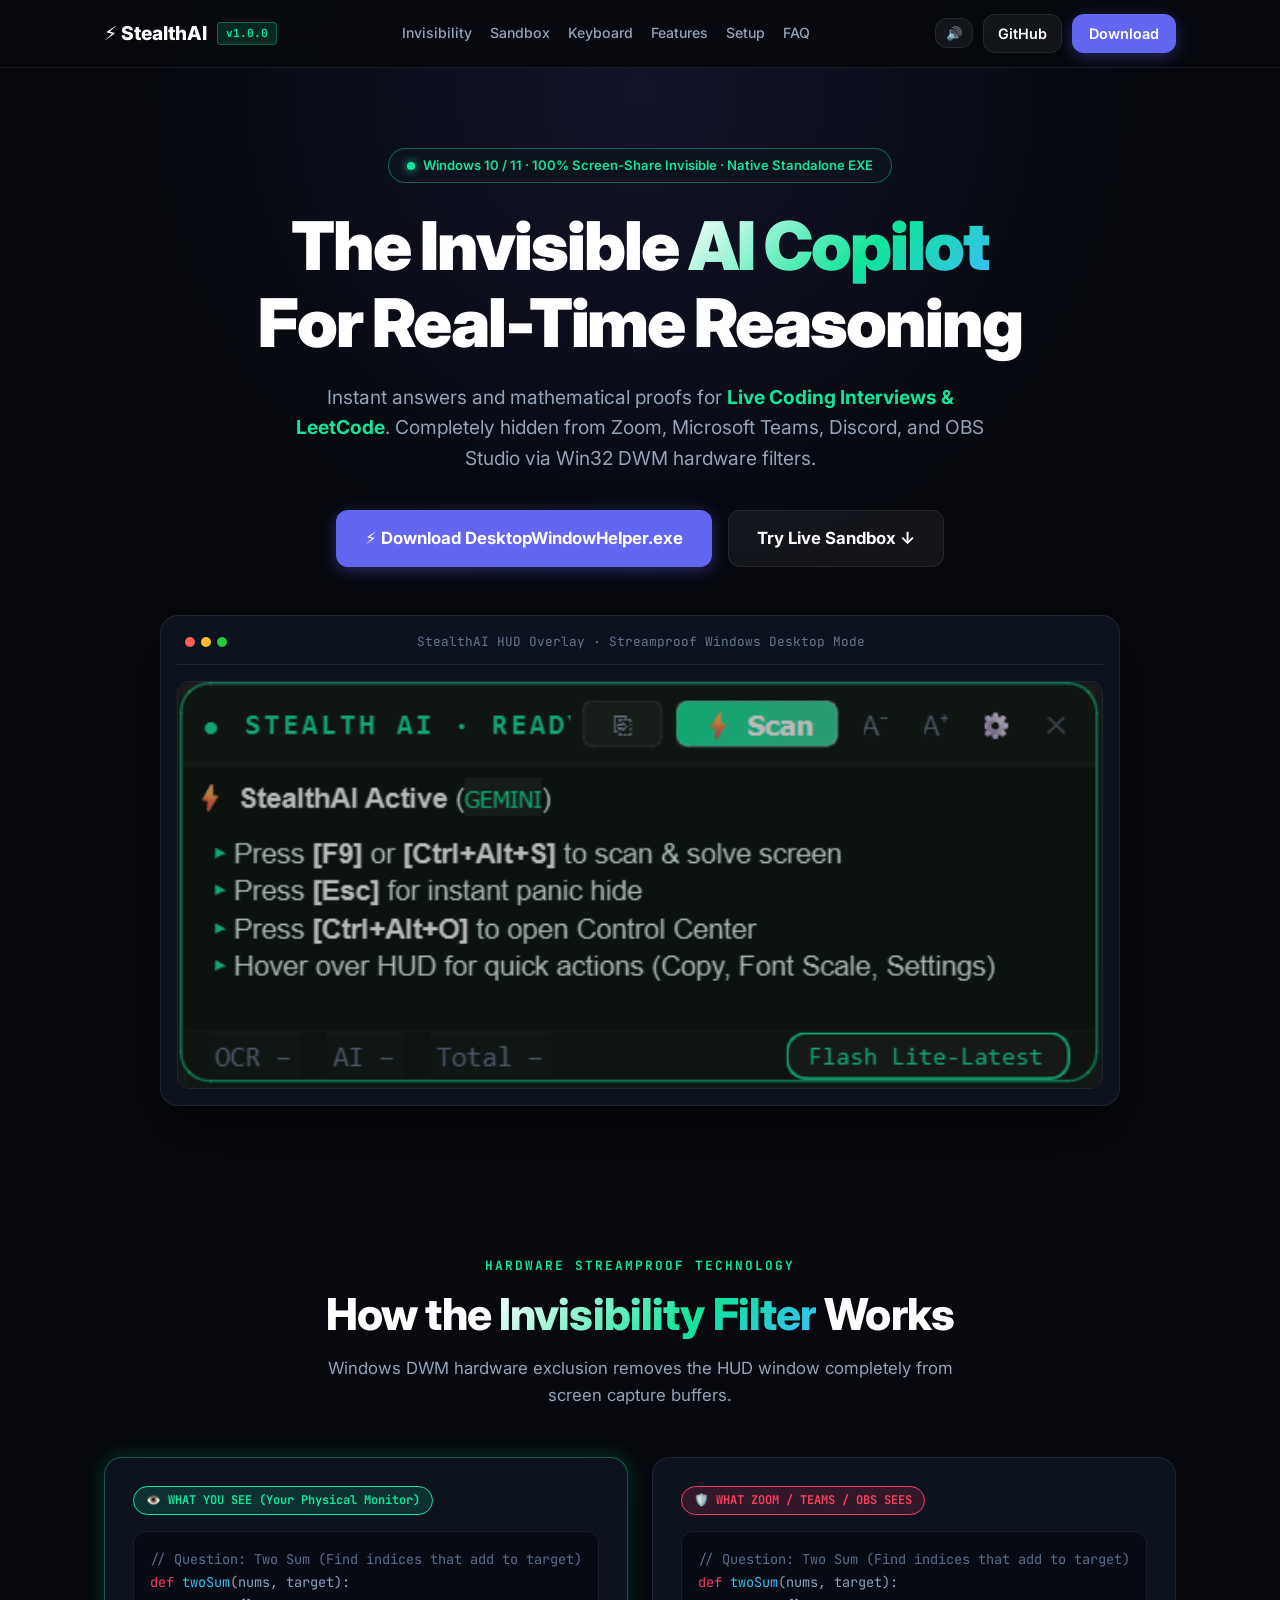
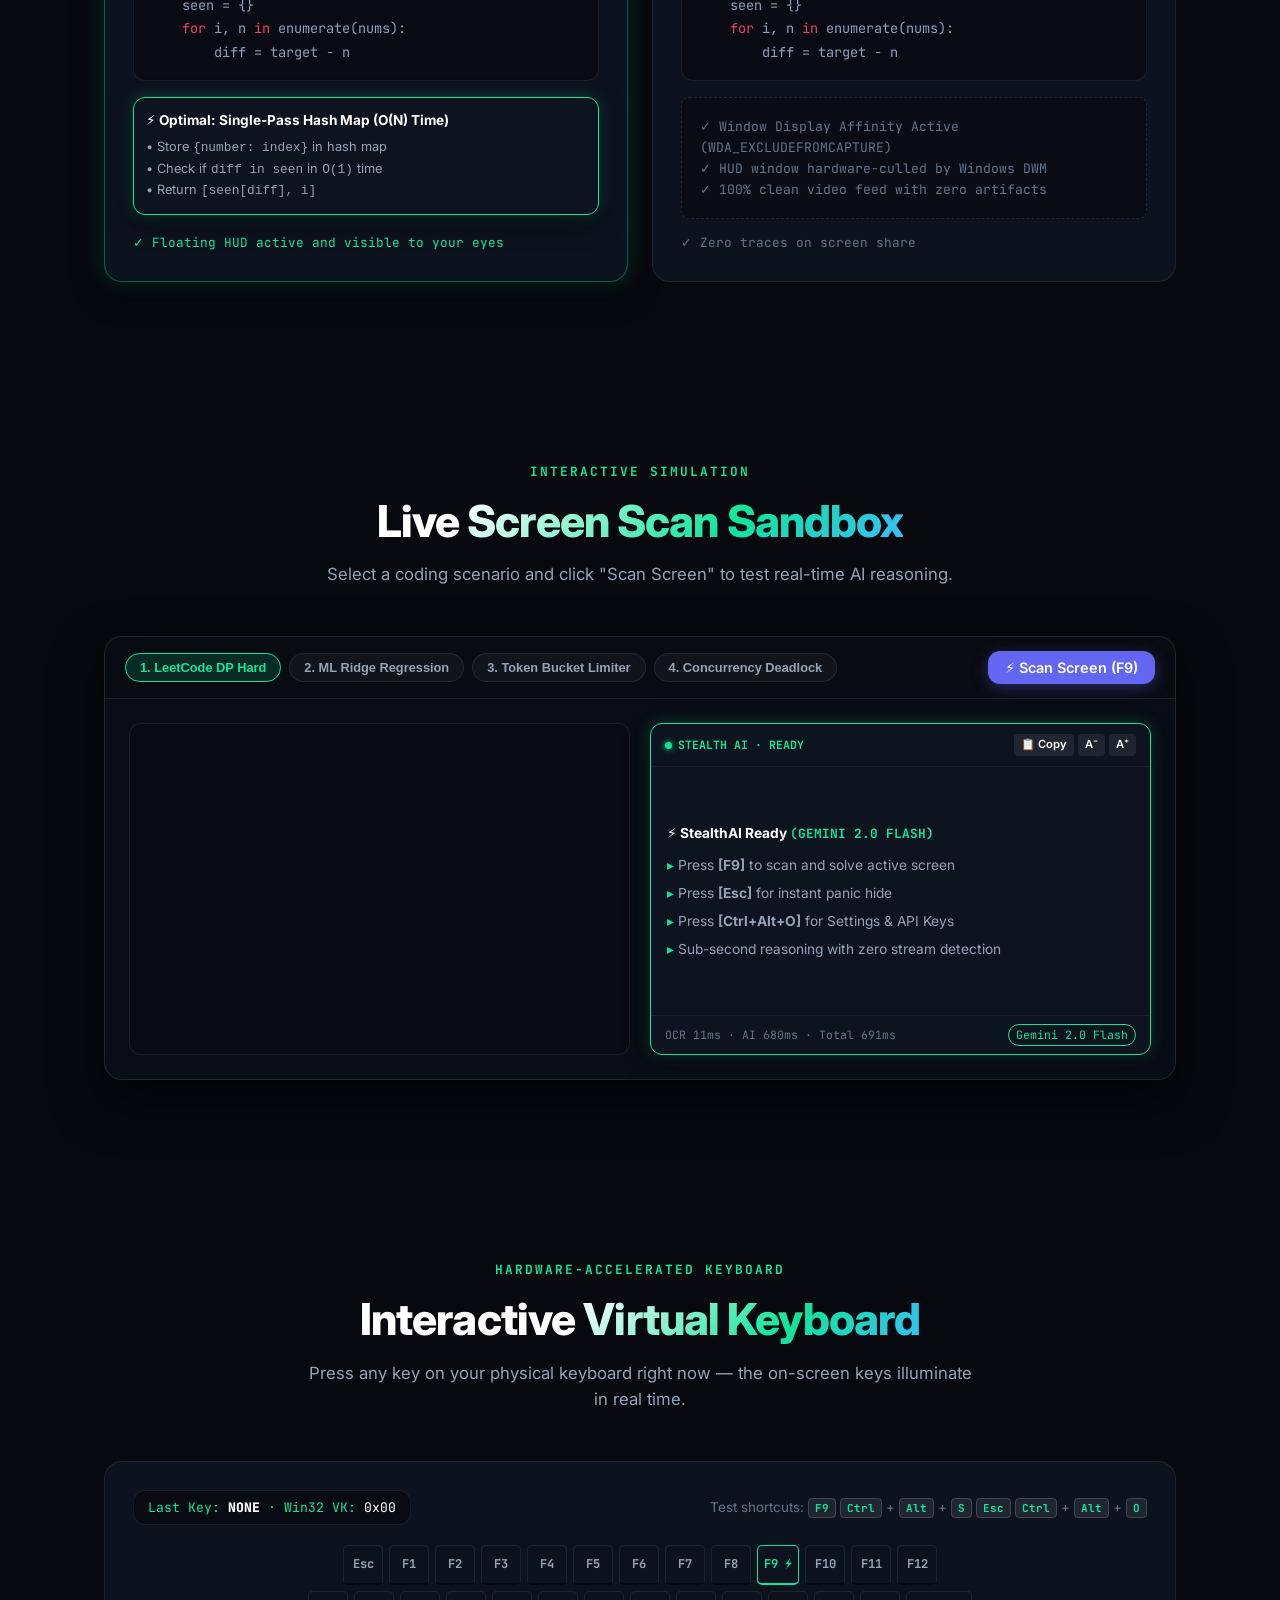
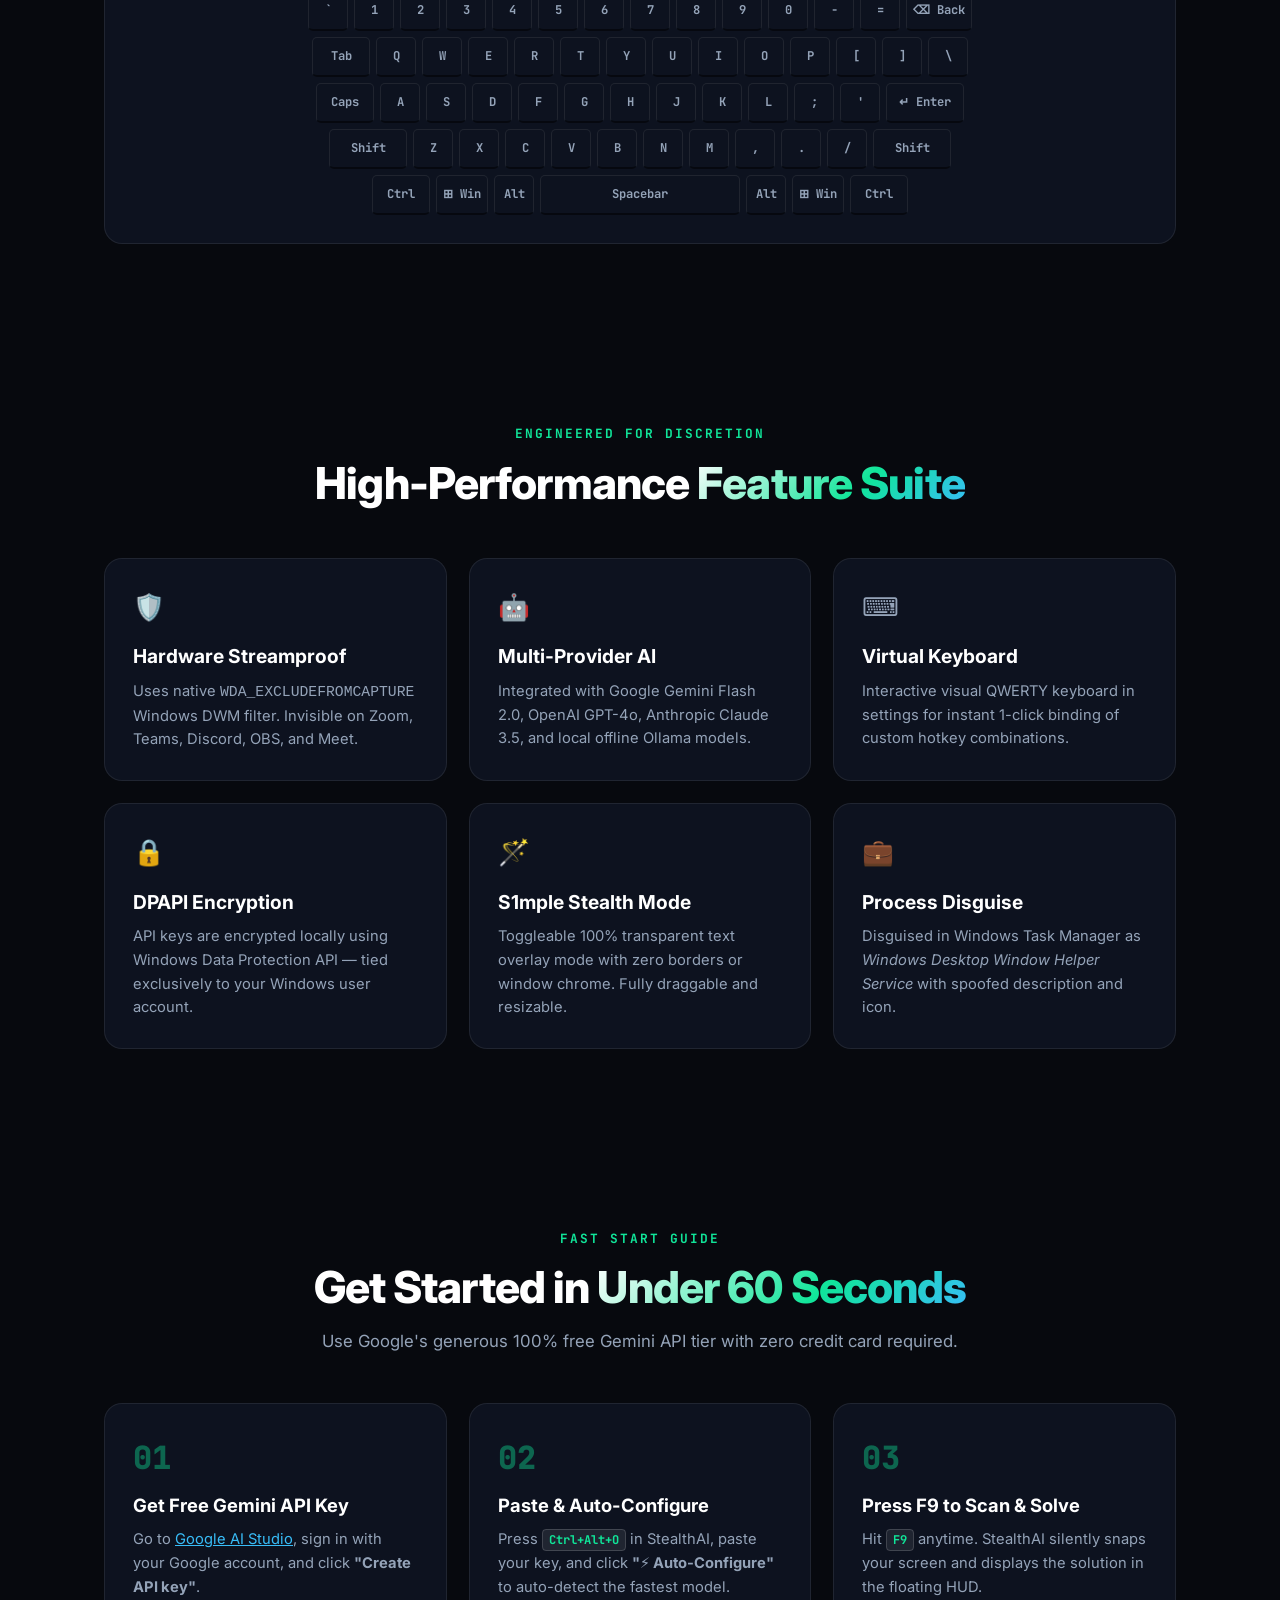
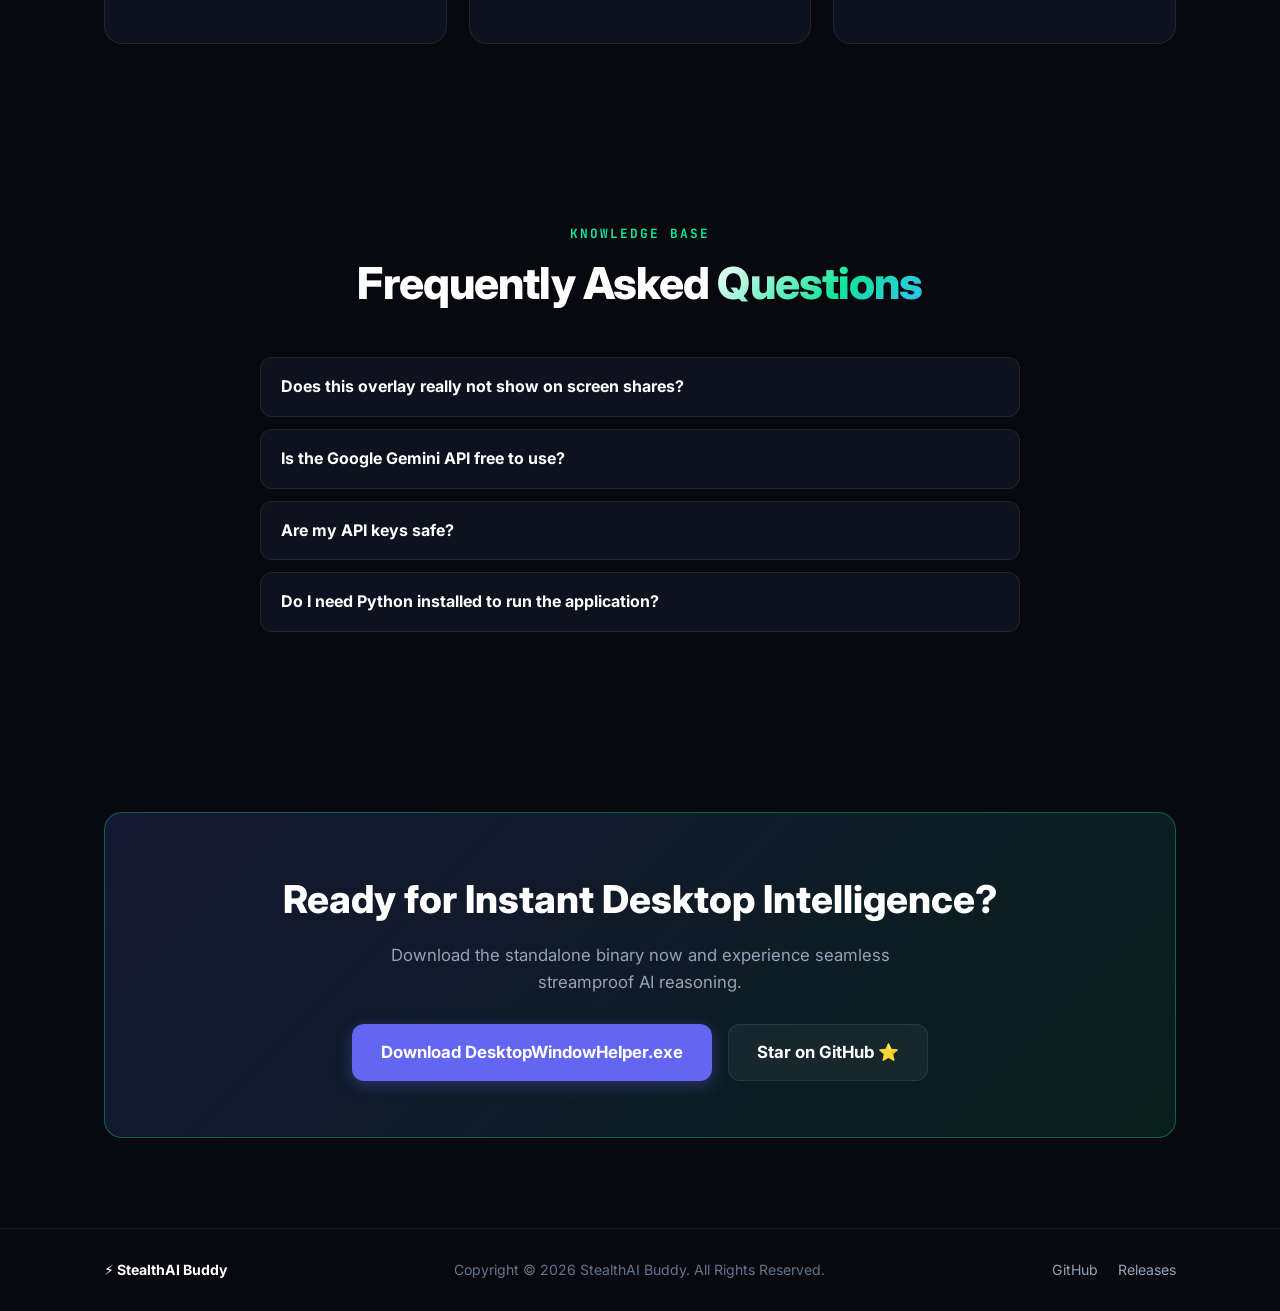
==== commit dfbcd5cc: "fix: enforce nowrap on navbar links and clean concise navigation labels" ====
--- a/index.html
+++ b/index.html
@@ -24,19 +24,18 @@
       </a>
       <div class="nav-links">
         <a href="#invisibility">Invisibility</a>
-        <a href="#sandbox">Live Sandbox</a>
-        <a href="#keyboard">Virtual Keyboard</a>
+        <a href="#sandbox">Sandbox</a>
+        <a href="#keyboard">Keyboard</a>
         <a href="#features">Features</a>
-        <a href="#tutorial">60s Setup</a>
+        <a href="#tutorial">Setup</a>
         <a href="#faq">FAQ</a>
       </div>
       <div class="nav-actions">
-        <button id="audioToggleBtn" class="btn btn-secondary" style="padding: 7px 12px; font-size: 0.82rem;">
+        <button id="audioToggleBtn" class="btn btn-secondary" style="padding: 6px 10px; font-size: 0.82rem;" title="Toggle Sound FX">
           <span id="audioIcon">🔊</span>
-          <span id="audioText">Sound FX</span>
         </button>
-        <a href="https://github.com/Dark-Shadow34/StealthAIBuddy" target="_blank" class="btn btn-secondary">GitHub</a>
-        <a href="https://github.com/Dark-Shadow34/StealthAIBuddy/releases/latest" class="btn btn-primary">Download</a>
+        <a href="https://github.com/Dark-Shadow34/StealthAIBuddy" target="_blank" class="btn btn-secondary" style="padding: 7px 14px;">GitHub</a>
+        <a href="https://github.com/Dark-Shadow34/StealthAIBuddy/releases/latest" class="btn btn-primary" style="padding: 7px 16px;">Download</a>
       </div>
     </div>
   </nav>
--- a/style.css
+++ b/style.css
@@ -183,14 +183,17 @@
 
 .nav-links {
   display: flex;
-  gap: 22px;
+  align-items: center;
+  gap: 18px;
+  flex-shrink: 0;
 }
 
 .nav-links a {
   text-decoration: none;
   color: var(--text-gray);
-  font-size: 0.9rem;
+  font-size: 0.88rem;
   font-weight: 500;
+  white-space: nowrap;
   transition: color 0.2s;
 }
 
@@ -201,7 +204,9 @@
 .nav-actions {
   display: flex;
   align-items: center;
-  gap: 12px;
+  gap: 10px;
+  flex-shrink: 0;
+  white-space: nowrap;
 }
 
 /* ── Buttons ──────────────────────────────────────────────────── */
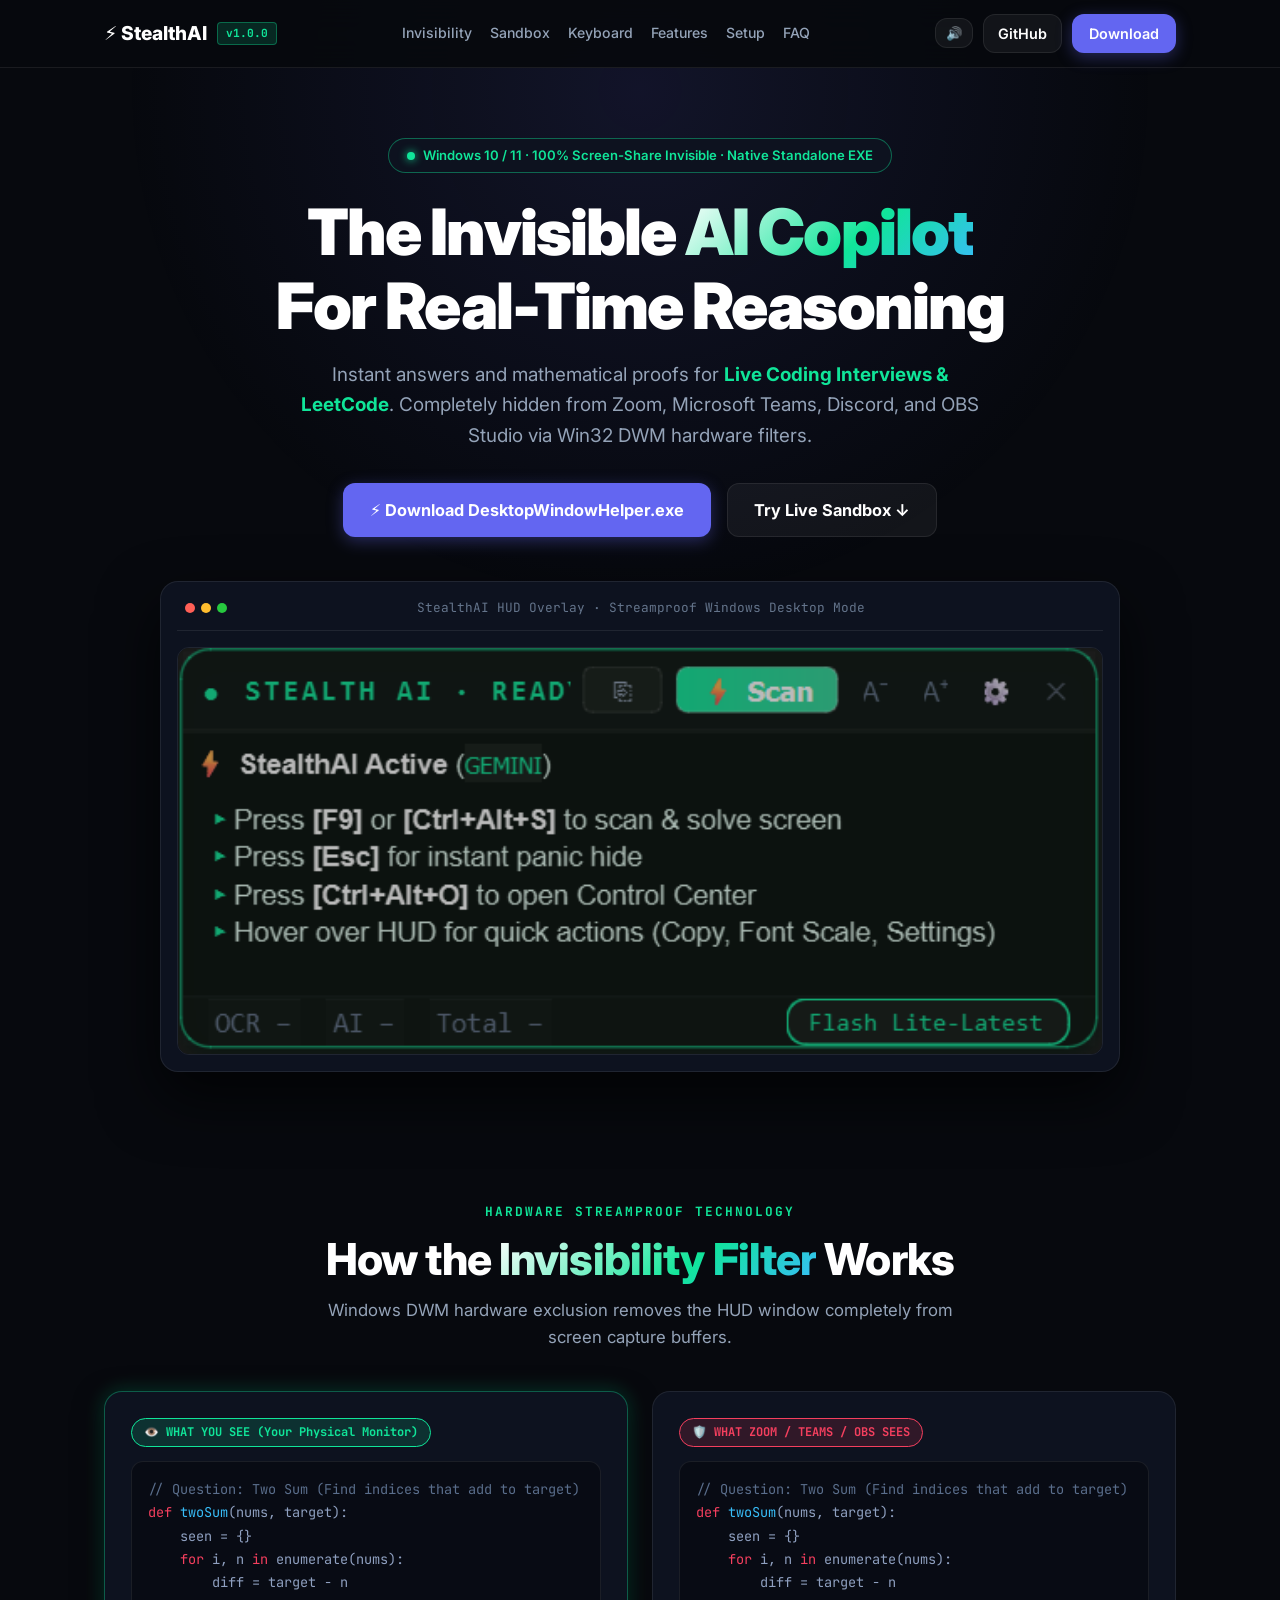
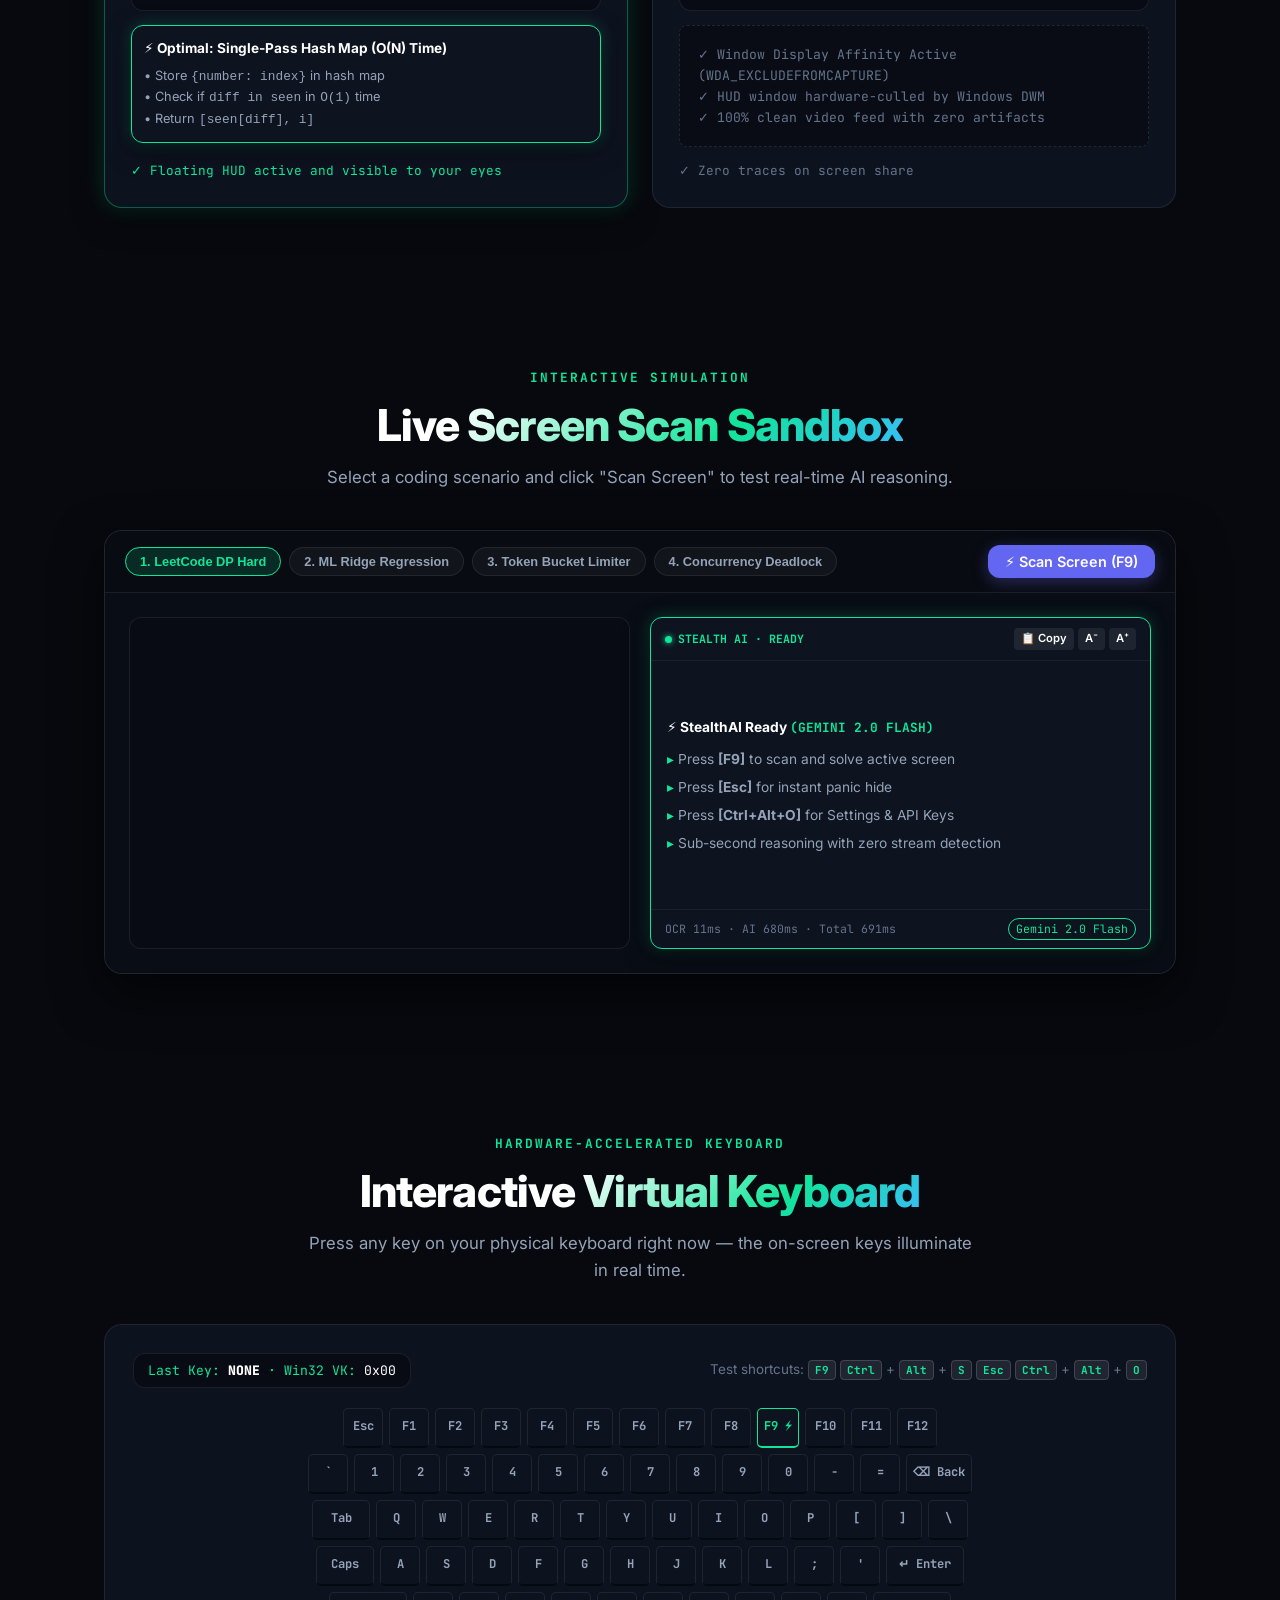
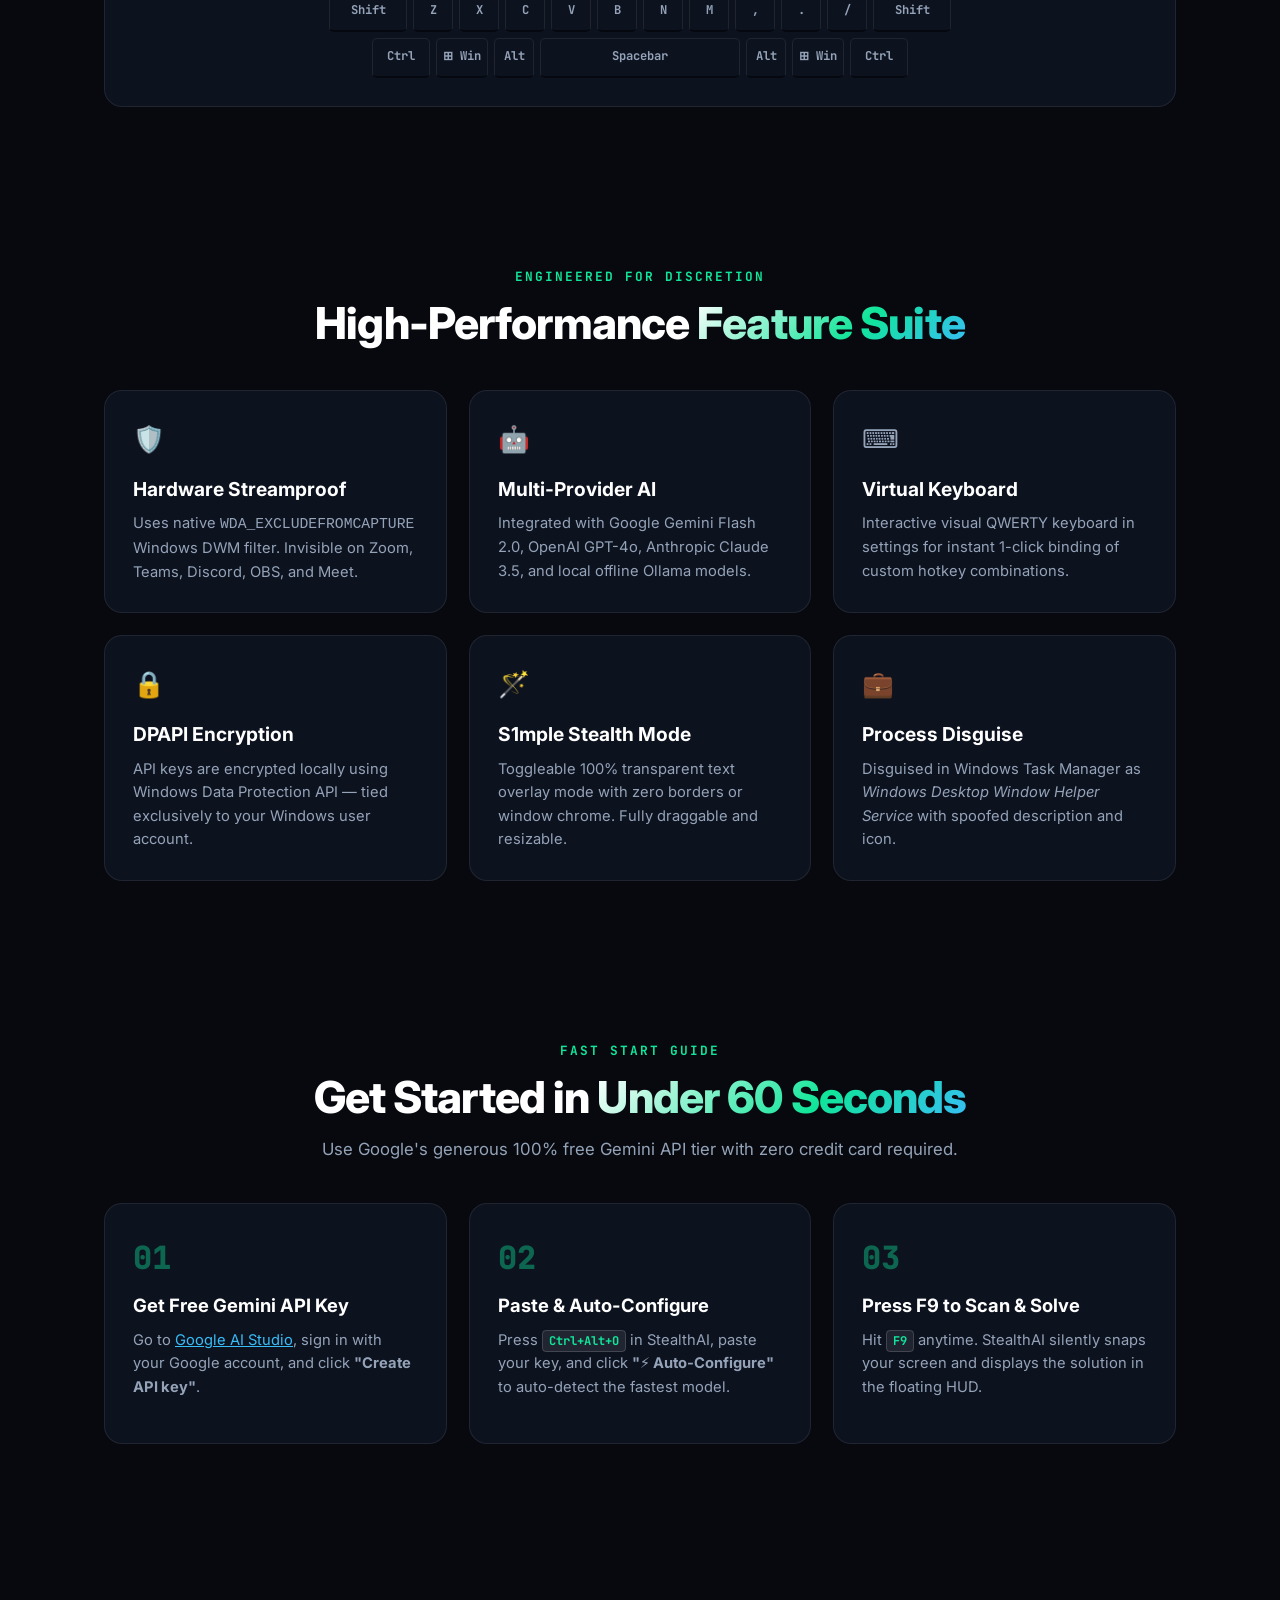
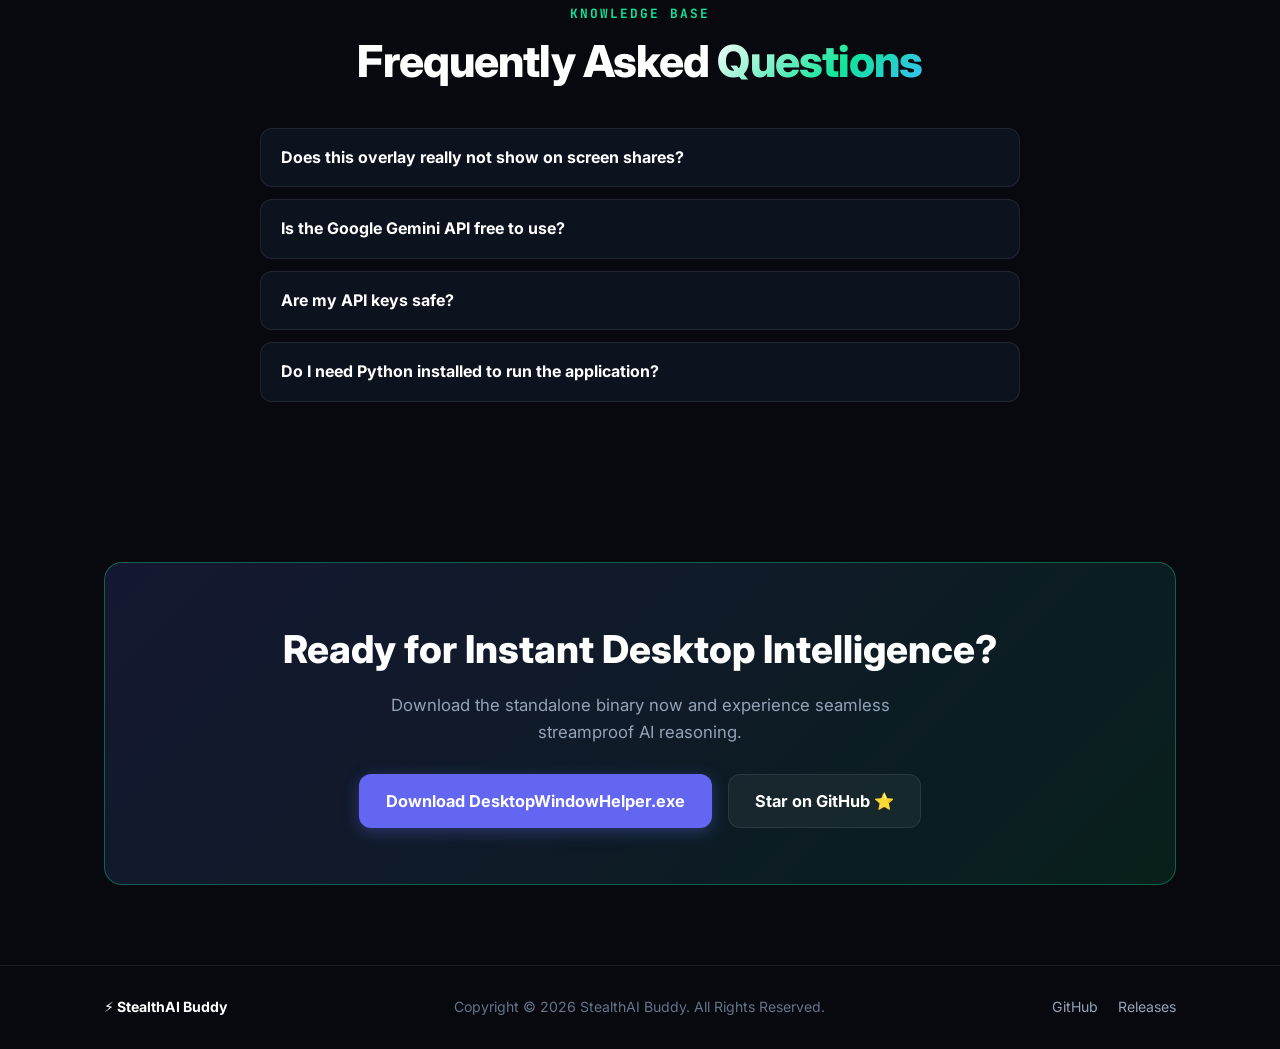
==== commit 22698360: "fix: embed rock-solid CSS directly into HTML for instant zero-cache styling on GitHub Pages" ====
--- a/index.html
+++ b/index.html
@@ -8,7 +8,865 @@
   <link rel="preconnect" href="https://fonts.googleapis.com">
   <link rel="preconnect" href="https://fonts.gstatic.com" crossorigin>
   <link href="https://fonts.googleapis.com/css2?family=Inter:wght@400;500;600;700;800;900&family=JetBrains+Mono:wght@500;700&display=swap" rel="stylesheet">
-  <link rel="stylesheet" href="style.css">
+  <style>
+/* ═══════════════════════════════════════════════════════════════════
+   STEALTHAI BUDDY — INLINE ROCK SOLID DESIGN SYSTEM
+   ═══════════════════════════════════════════════════════════════════ */
+:root {
+  --bg-dark: #07090e;
+  --bg-card: #0d121f;
+  --bg-card-hover: #131a2b;
+  --bg-input: #080b14;
+  --border: rgba(255, 255, 255, 0.08);
+  --border-active: rgba(16, 229, 153, 0.4);
+  --text-white: #ffffff;
+  --text-gray: #94a3b8;
+  --text-muted: #64748b;
+  --accent: #10e599;
+  --accent-rgb: 16, 229, 153;
+  --accent-glow: rgba(16, 229, 153, 0.25);
+  --indigo: #6366f1;
+  --indigo-hover: #4f46e5;
+  --rose: #f43f5e;
+  --cyan: #38bdf8;
+  --font: 'Inter', system-ui, -apple-system, sans-serif;
+  --mono: 'JetBrains Mono', monospace;
+  --radius: 12px;
+  --radius-lg: 18px;
+}
+
+*, *::before, *::after {
+  box-sizing: border-box;
+  margin: 0;
+  padding: 0;
+}
+
+html {
+  scroll-behavior: smooth;
+  color-scheme: dark;
+}
+
+body {
+  font-family: var(--font);
+  background-color: var(--bg-dark);
+  color: var(--text-gray);
+  line-height: 1.6;
+  overflow-x: hidden;
+  position: relative;
+  min-height: 100vh;
+}
+
+#bgCanvas {
+  position: fixed;
+  top: 0;
+  left: 0;
+  width: 100vw;
+  height: 100vh;
+  z-index: 0;
+  pointer-events: none;
+  opacity: 0.4;
+}
+
+.ambient-glow {
+  position: fixed;
+  top: 0;
+  left: 0;
+  width: 100vw;
+  height: 100vh;
+  z-index: 0;
+  pointer-events: none;
+  background: radial-gradient(circle at 50% 10%, rgba(99, 102, 241, 0.12) 0%, transparent 50%);
+}
+
+.container {
+  max-width: 1120px;
+  margin: 0 auto;
+  padding: 0 24px;
+  position: relative;
+  z-index: 1;
+}
+
+.section {
+  padding: 80px 0;
+  position: relative;
+  z-index: 1;
+}
+
+.section-header {
+  text-align: center;
+  max-width: 680px;
+  margin: 0 auto 40px;
+}
+
+.section-tag {
+  font-family: var(--mono);
+  font-size: 0.8rem;
+  font-weight: 700;
+  letter-spacing: 2px;
+  color: var(--accent);
+  text-transform: uppercase;
+  margin-bottom: 10px;
+  display: block;
+}
+
+.section-title {
+  font-size: clamp(2rem, 4vw, 2.75rem);
+  font-weight: 800;
+  color: var(--text-white);
+  line-height: 1.2;
+  margin-bottom: 12px;
+  letter-spacing: -0.02em;
+}
+
+.section-desc {
+  font-size: 1.05rem;
+  color: var(--text-gray);
+}
+
+.gradient-text {
+  background: linear-gradient(135deg, #ffffff 0%, var(--accent) 60%, var(--cyan) 100%);
+  -webkit-background-clip: text;
+  -webkit-text-fill-color: transparent;
+  display: inline-block;
+}
+
+kbd {
+  font-family: var(--mono);
+  font-size: 0.82em;
+  font-weight: 700;
+  background: rgba(255, 255, 255, 0.08);
+  border: 1px solid rgba(255, 255, 255, 0.15);
+  border-radius: 4px;
+  padding: 2px 6px;
+  color: var(--accent);
+}
+
+/* ── Navbar ───────────────────────────────────────────────────── */
+.navbar {
+  position: sticky;
+  top: 0;
+  z-index: 100;
+  background: rgba(7, 9, 14, 0.92);
+  backdrop-filter: blur(16px);
+  border-bottom: 1px solid var(--border);
+  height: 68px;
+  display: flex;
+  align-items: center;
+}
+
+.nav-wrap {
+  display: flex;
+  align-items: center;
+  justify-content: space-between;
+  width: 100%;
+}
+
+.nav-brand {
+  display: flex;
+  align-items: center;
+  gap: 10px;
+  text-decoration: none;
+  color: var(--text-white);
+  font-weight: 800;
+  font-size: 1.2rem;
+}
+
+.brand-badge {
+  font-size: 0.7rem;
+  font-family: var(--mono);
+  font-weight: 700;
+  background: rgba(var(--accent-rgb), 0.15);
+  color: var(--accent);
+  border: 1px solid rgba(var(--accent-rgb), 0.35);
+  padding: 2px 8px;
+  border-radius: 4px;
+}
+
+.nav-links {
+  display: flex;
+  align-items: center;
+  gap: 18px;
+  flex-shrink: 0;
+}
+
+.nav-links a {
+  text-decoration: none;
+  color: var(--text-gray);
+  font-size: 0.88rem;
+  font-weight: 500;
+  white-space: nowrap;
+  transition: color 0.2s;
+}
+
+.nav-links a:hover {
+  color: var(--text-white);
+}
+
+.nav-actions {
+  display: flex;
+  align-items: center;
+  gap: 10px;
+  flex-shrink: 0;
+  white-space: nowrap;
+}
+
+/* ── Buttons ──────────────────────────────────────────────────── */
+.btn {
+  display: inline-flex;
+  align-items: center;
+  justify-content: center;
+  gap: 8px;
+  font-family: var(--font);
+  font-size: 0.9rem;
+  font-weight: 600;
+  text-decoration: none;
+  border-radius: var(--radius);
+  padding: 8px 16px;
+  cursor: pointer;
+  transition: all 0.2s ease;
+  border: 1px solid transparent;
+}
+
+.btn-primary {
+  background: var(--indigo);
+  color: #ffffff;
+  box-shadow: 0 4px 16px rgba(99, 102, 241, 0.35);
+}
+.btn-primary:hover {
+  background: var(--indigo-hover);
+  transform: translateY(-1px);
+}
+
+.btn-secondary {
+  background: rgba(255, 255, 255, 0.05);
+  border-color: var(--border);
+  color: var(--text-white);
+}
+.btn-secondary:hover {
+  background: rgba(255, 255, 255, 0.1);
+  border-color: rgba(255, 255, 255, 0.2);
+}
+
+/* ── Hero Section ─────────────────────────────────────────────── */
+.hero {
+  padding: 70px 0 50px;
+  text-align: center;
+}
+
+.hero-pill {
+  display: inline-flex;
+  align-items: center;
+  gap: 8px;
+  background: var(--bg-card);
+  border: 1px solid var(--border-active);
+  padding: 6px 18px;
+  border-radius: 9999px;
+  font-size: 0.82rem;
+  font-weight: 600;
+  color: var(--accent);
+  margin-bottom: 22px;
+}
+
+.hero-pill-dot {
+  width: 8px;
+  height: 8px;
+  background: var(--accent);
+  border-radius: 50%;
+  box-shadow: 0 0 8px var(--accent);
+}
+
+.hero-title {
+  font-size: clamp(2.4rem, 5vw, 4rem);
+  font-weight: 900;
+  color: var(--text-white);
+  line-height: 1.15;
+  margin-bottom: 18px;
+  letter-spacing: -0.03em;
+}
+
+.hero-desc {
+  font-size: 1.18rem;
+  color: var(--text-gray);
+  max-width: 700px;
+  margin: 0 auto 32px;
+  line-height: 1.6;
+}
+
+.hero-cta-row {
+  display: flex;
+  align-items: center;
+  justify-content: center;
+  gap: 16px;
+  flex-wrap: wrap;
+  margin-bottom: 44px;
+}
+
+.btn-hero {
+  padding: 13px 26px;
+  font-size: 1.02rem;
+  font-weight: 700;
+  border-radius: var(--radius);
+}
+
+/* Hero Showcase Frame */
+.hero-showcase {
+  background: var(--bg-card);
+  border: 1px solid var(--border);
+  border-radius: var(--radius-lg);
+  padding: 16px;
+  box-shadow: 0 25px 60px rgba(0, 0, 0, 0.7);
+  max-width: 960px;
+  margin: 0 auto;
+}
+
+.showcase-header {
+  display: flex;
+  align-items: center;
+  justify-content: space-between;
+  padding: 0 8px 12px;
+  border-bottom: 1px solid var(--border);
+  margin-bottom: 16px;
+}
+
+.showcase-dots {
+  display: flex;
+  gap: 6px;
+}
+.showcase-dot {
+  width: 10px;
+  height: 10px;
+  border-radius: 50%;
+}
+
+.showcase-title {
+  font-family: var(--mono);
+  font-size: 0.8rem;
+  color: var(--text-muted);
+}
+
+.showcase-img {
+  width: 100%;
+  height: auto;
+  border-radius: var(--radius);
+  display: block;
+  border: 1px solid var(--border);
+}
+
+/* ── Invisibility Cards Comparison ────────────────────────────── */
+.invis-grid {
+  display: grid;
+  grid-template-columns: 1fr 1fr;
+  gap: 24px;
+}
+
+.invis-card {
+  background: var(--bg-card);
+  border: 1px solid var(--border);
+  border-radius: var(--radius-lg);
+  padding: 26px;
+  display: flex;
+  flex-direction: column;
+  justify-content: space-between;
+}
+
+.invis-card.visible-side {
+  border-color: rgba(var(--accent-rgb), 0.35);
+  box-shadow: 0 10px 30px rgba(0, 0, 0, 0.5), 0 0 20px var(--accent-glow);
+}
+
+.invis-badge {
+  display: inline-block;
+  padding: 4px 12px;
+  border-radius: 9999px;
+  font-family: var(--mono);
+  font-size: 0.75rem;
+  font-weight: 700;
+  margin-bottom: 14px;
+}
+
+.invis-badge-green {
+  background: rgba(var(--accent-rgb), 0.15);
+  color: var(--accent);
+  border: 1px solid var(--accent);
+}
+
+.invis-badge-red {
+  background: rgba(244, 63, 94, 0.15);
+  color: var(--rose);
+  border: 1px solid var(--rose);
+}
+
+.invis-code-snippet {
+  font-family: var(--mono);
+  font-size: 0.85rem;
+  background: var(--bg-input);
+  border: 1px solid var(--border);
+  border-radius: var(--radius);
+  padding: 16px;
+  color: #8fa0c0;
+  line-height: 1.7;
+  margin-bottom: 14px;
+}
+
+/* ── Live Sandbox Section ─────────────────────────────────────── */
+.sandbox-card {
+  background: var(--bg-card);
+  border: 1px solid var(--border);
+  border-radius: var(--radius-lg);
+  overflow: hidden;
+  box-shadow: 0 20px 50px rgba(0, 0, 0, 0.6);
+}
+
+.sandbox-toolbar {
+  display: flex;
+  align-items: center;
+  justify-content: space-between;
+  padding: 14px 20px;
+  background: rgba(7, 9, 14, 0.8);
+  border-bottom: 1px solid var(--border);
+  flex-wrap: wrap;
+  gap: 12px;
+}
+
+.sandbox-tabs {
+  display: flex;
+  gap: 8px;
+  flex-wrap: wrap;
+}
+
+.sandbox-tab {
+  background: rgba(255, 255, 255, 0.04);
+  border: 1px solid var(--border);
+  border-radius: 9999px;
+  padding: 6px 14px;
+  font-size: 0.8rem;
+  font-weight: 600;
+  color: var(--text-gray);
+  cursor: pointer;
+  transition: all 0.2s ease;
+}
+
+.sandbox-tab:hover {
+  background: rgba(255, 255, 255, 0.08);
+  color: var(--text-white);
+}
+
+.sandbox-tab.active {
+  background: rgba(var(--accent-rgb), 0.15);
+  border-color: var(--accent);
+  color: var(--accent);
+}
+
+.sandbox-content-grid {
+  display: grid;
+  grid-template-columns: 1fr 1fr;
+  gap: 20px;
+  padding: 24px;
+  background: #090d16;
+  position: relative;
+  min-height: 380px;
+}
+
+.laser-beam {
+  position: absolute;
+  top: 0;
+  left: 0;
+  width: 100%;
+  height: 3px;
+  background: linear-gradient(90deg, transparent, var(--accent), #ffffff, var(--accent), transparent);
+  box-shadow: 0 0 15px var(--accent);
+  opacity: 0;
+  pointer-events: none;
+  z-index: 10;
+}
+.laser-beam.scanning {
+  animation: laserScan 0.9s ease-in-out forwards;
+}
+@keyframes laserScan {
+  0% { top: 0%; opacity: 1; }
+  50% { top: 100%; opacity: 1; }
+  100% { top: 100%; opacity: 0; }
+}
+
+.sandbox-code-col {
+  background: var(--bg-input);
+  border: 1px solid var(--border);
+  border-radius: var(--radius);
+  padding: 18px;
+  font-family: var(--mono);
+  font-size: 0.85rem;
+  color: #8fa0c0;
+  line-height: 1.7;
+  overflow-x: auto;
+}
+
+.sandbox-hud-col {
+  background: rgba(14, 19, 32, 0.95);
+  border: 1px solid var(--accent);
+  border-radius: var(--radius);
+  box-shadow: 0 8px 24px rgba(0, 0, 0, 0.5), 0 0 16px var(--accent-glow);
+  display: flex;
+  flex-direction: column;
+  justify-content: space-between;
+}
+
+.hud-head {
+  display: flex;
+  align-items: center;
+  justify-content: space-between;
+  padding: 10px 14px;
+  border-bottom: 1px solid rgba(255, 255, 255, 0.06);
+}
+
+.hud-status-badge {
+  display: flex;
+  align-items: center;
+  gap: 6px;
+  font-family: var(--mono);
+  font-size: 0.72rem;
+  font-weight: 700;
+  color: var(--accent);
+}
+
+.hud-dot {
+  width: 7px;
+  height: 7px;
+  background: var(--accent);
+  border-radius: 50%;
+  box-shadow: 0 0 6px var(--accent);
+}
+
+.hud-actions-row {
+  display: flex;
+  gap: 4px;
+}
+
+.hud-btn {
+  font-size: 0.7rem;
+  font-weight: 600;
+  background: rgba(255, 255, 255, 0.08);
+  color: var(--text-white);
+  padding: 2px 7px;
+  border-radius: 4px;
+  cursor: pointer;
+}
+
+.hud-main {
+  padding: 16px;
+  font-size: 0.86rem;
+  color: var(--text-white);
+}
+
+.hud-title {
+  font-weight: 700;
+  margin-bottom: 10px;
+}
+
+.hud-bullets {
+  list-style: none;
+  display: flex;
+  flex-direction: column;
+  gap: 6px;
+  color: var(--text-gray);
+}
+
+.hud-bullets li::before {
+  content: '▸ ';
+  color: var(--accent);
+}
+
+.hud-foot {
+  display: flex;
+  align-items: center;
+  justify-content: space-between;
+  padding: 8px 14px;
+  border-top: 1px solid rgba(255, 255, 255, 0.06);
+  font-family: var(--mono);
+  font-size: 0.72rem;
+  color: var(--text-muted);
+}
+
+.hud-tag {
+  color: var(--accent);
+  border: 1px solid var(--accent);
+  border-radius: 9999px;
+  padding: 1px 7px;
+}
+
+/* ── Interactive Virtual Keyboard ─────────────────────────────── */
+.keyboard-box {
+  background: var(--bg-card);
+  border: 1px solid var(--border);
+  border-radius: var(--radius-lg);
+  padding: 28px;
+}
+
+.keyboard-meta {
+  display: flex;
+  align-items: center;
+  justify-content: space-between;
+  margin-bottom: 20px;
+  flex-wrap: wrap;
+  gap: 12px;
+}
+
+.keyboard-status-pill {
+  font-family: var(--mono);
+  font-size: 0.82rem;
+  background: var(--bg-input);
+  border: 1px solid var(--border);
+  border-radius: var(--radius);
+  padding: 6px 14px;
+  color: var(--accent);
+}
+
+.keyboard-grid {
+  display: flex;
+  flex-direction: column;
+  gap: 6px;
+  max-width: 820px;
+  margin: 0 auto;
+  user-select: none;
+}
+
+.kb-row {
+  display: flex;
+  gap: 6px;
+  justify-content: center;
+}
+
+.kb-key {
+  height: 40px;
+  min-width: 40px;
+  background: rgba(14, 19, 32, 0.9);
+  border: 1px solid var(--border);
+  border-bottom: 2px solid rgba(0, 0, 0, 0.5);
+  border-radius: 5px;
+  color: #94a3b8;
+  font-family: var(--mono);
+  font-size: 0.76rem;
+  font-weight: 700;
+  display: flex;
+  align-items: center;
+  justify-content: center;
+  cursor: pointer;
+  transition: all 0.1s ease;
+  padding: 0 6px;
+}
+
+.kb-key:hover {
+  background: rgba(255, 255, 255, 0.1);
+  color: #ffffff;
+}
+
+.kb-key.active {
+  background: var(--accent);
+  color: #000000;
+  border-color: #ffffff;
+  box-shadow: 0 0 12px var(--accent);
+  transform: translateY(1px);
+}
+
+.kb-w-1-5 { min-width: 58px; }
+.kb-w-2 { min-width: 78px; }
+.kb-space { min-width: 200px; }
+
+/* ── Features Grid ────────────────────────────────────────────── */
+.features-grid {
+  display: grid;
+  grid-template-columns: repeat(auto-fit, minmax(320px, 1fr));
+  gap: 22px;
+}
+
+.feature-card {
+  background: var(--bg-card);
+  border: 1px solid var(--border);
+  border-radius: var(--radius-lg);
+  padding: 28px;
+  transition: transform 0.2s ease, border-color 0.2s ease;
+}
+
+.feature-card:hover {
+  border-color: var(--accent);
+  transform: translateY(-2px);
+}
+
+.feature-icon {
+  font-size: 1.6rem;
+  margin-bottom: 14px;
+}
+
+.feature-title {
+  font-size: 1.2rem;
+  font-weight: 700;
+  color: var(--text-white);
+  margin-bottom: 8px;
+}
+
+.feature-desc {
+  font-size: 0.92rem;
+  color: var(--text-gray);
+  line-height: 1.6;
+}
+
+/* ── 60-Second Setup Stepper ──────────────────────────────────── */
+.steps-grid {
+  display: grid;
+  grid-template-columns: repeat(auto-fit, minmax(280px, 1fr));
+  gap: 22px;
+}
+
+.step-card {
+  background: var(--bg-card);
+  border: 1px solid var(--border);
+  border-radius: var(--radius-lg);
+  padding: 28px;
+}
+
+.step-num {
+  font-family: var(--mono);
+  font-size: 2rem;
+  font-weight: 900;
+  color: rgba(var(--accent-rgb), 0.4);
+  margin-bottom: 8px;
+}
+
+.step-heading {
+  font-size: 1.15rem;
+  font-weight: 700;
+  color: var(--text-white);
+  margin-bottom: 8px;
+}
+
+.step-text {
+  font-size: 0.92rem;
+  color: var(--text-gray);
+  margin-bottom: 16px;
+}
+
+.step-link {
+  color: var(--cyan);
+  text-decoration: underline;
+}
+
+/* ── FAQ Accordion ────────────────────────────────────────────── */
+.faq-wrap {
+  max-width: 760px;
+  margin: 0 auto;
+  display: flex;
+  flex-direction: column;
+  gap: 12px;
+}
+
+.faq-item {
+  background: var(--bg-card);
+  border: 1px solid var(--border);
+  border-radius: var(--radius);
+  overflow: hidden;
+}
+
+.faq-item[open] {
+  border-color: var(--accent);
+}
+
+.faq-q {
+  padding: 16px 20px;
+  font-weight: 700;
+  font-size: 1rem;
+  color: var(--text-white);
+  cursor: pointer;
+  list-style: none;
+  display: flex;
+  align-items: center;
+  justify-content: space-between;
+}
+
+.faq-q::-webkit-details-marker { display: none; }
+
+.faq-a {
+  padding: 0 20px 16px;
+  font-size: 0.92rem;
+  color: var(--text-gray);
+  border-top: 1px solid rgba(255, 255, 255, 0.04);
+  padding-top: 12px;
+  line-height: 1.6;
+}
+
+/* ── CTA Banner & Footer ──────────────────────────────────────── */
+.cta-card {
+  background: linear-gradient(135deg, rgba(99, 102, 241, 0.16) 0%, rgba(var(--accent-rgb), 0.1) 100%);
+  border: 1px solid rgba(var(--accent-rgb), 0.35);
+  border-radius: var(--radius-lg);
+  padding: 56px 28px;
+  text-align: center;
+}
+
+.cta-title {
+  font-size: clamp(1.8rem, 3.5vw, 2.4rem);
+  font-weight: 800;
+  color: var(--text-white);
+  margin-bottom: 12px;
+}
+
+.cta-desc {
+  font-size: 1.05rem;
+  color: var(--text-gray);
+  max-width: 560px;
+  margin: 0 auto 28px;
+}
+
+.footer {
+  border-top: 1px solid var(--border);
+  padding: 30px 0;
+  font-size: 0.88rem;
+}
+
+.footer-wrap {
+  display: flex;
+  align-items: center;
+  justify-content: space-between;
+  flex-wrap: wrap;
+  gap: 16px;
+}
+
+/* ── Toast ────────────────────────────────────────────────────── */
+.toast-container {
+  position: fixed;
+  bottom: 24px;
+  right: 24px;
+  z-index: 9999;
+  display: flex;
+  flex-direction: column;
+  gap: 8px;
+  pointer-events: none;
+}
+
+.toast {
+  background: var(--bg-card);
+  border: 1px solid var(--accent);
+  border-radius: var(--radius);
+  padding: 10px 18px;
+  color: var(--text-white);
+  font-size: 0.86rem;
+  font-weight: 600;
+  box-shadow: 0 8px 24px rgba(0, 0, 0, 0.7);
+  animation: toastAnim 2.8s forwards;
+}
+
+@keyframes toastAnim {
+  0% { opacity: 0; transform: translateY(16px); }
+  12% { opacity: 1; transform: translateY(0); }
+  85% { opacity: 1; transform: translateY(0); }
+  100% { opacity: 0; transform: translateY(-8px); }
+}
+
+@media (max-width: 860px) {
+  .nav-links { display: none; }
+  .invis-grid { grid-template-columns: 1fr; }
+  .sandbox-content-grid { grid-template-columns: 1fr; }
+  .keyboard-grid { display: none; }
+}
+  </style>
 </head>
 <body>
   <!-- Interactive Particle Background Canvas -->
@@ -77,7 +935,7 @@
           <span class="showcase-title">StealthAI HUD Overlay · Streamproof Windows Desktop Mode</span>
           <div style="width: 40px;"></div>
         </div>
-        <img src="docs/stealth_hud.png" alt="StealthAI HUD Overlay on Windows Desktop" class="showcase-img" onerror="this.src='stealth_hud.png'">
+        <img src="stealth_hud.png" alt="StealthAI HUD Overlay on Windows Desktop" class="showcase-img" onerror="this.src='docs/stealth_hud.png'">
       </div>
     </div>
   </header>
